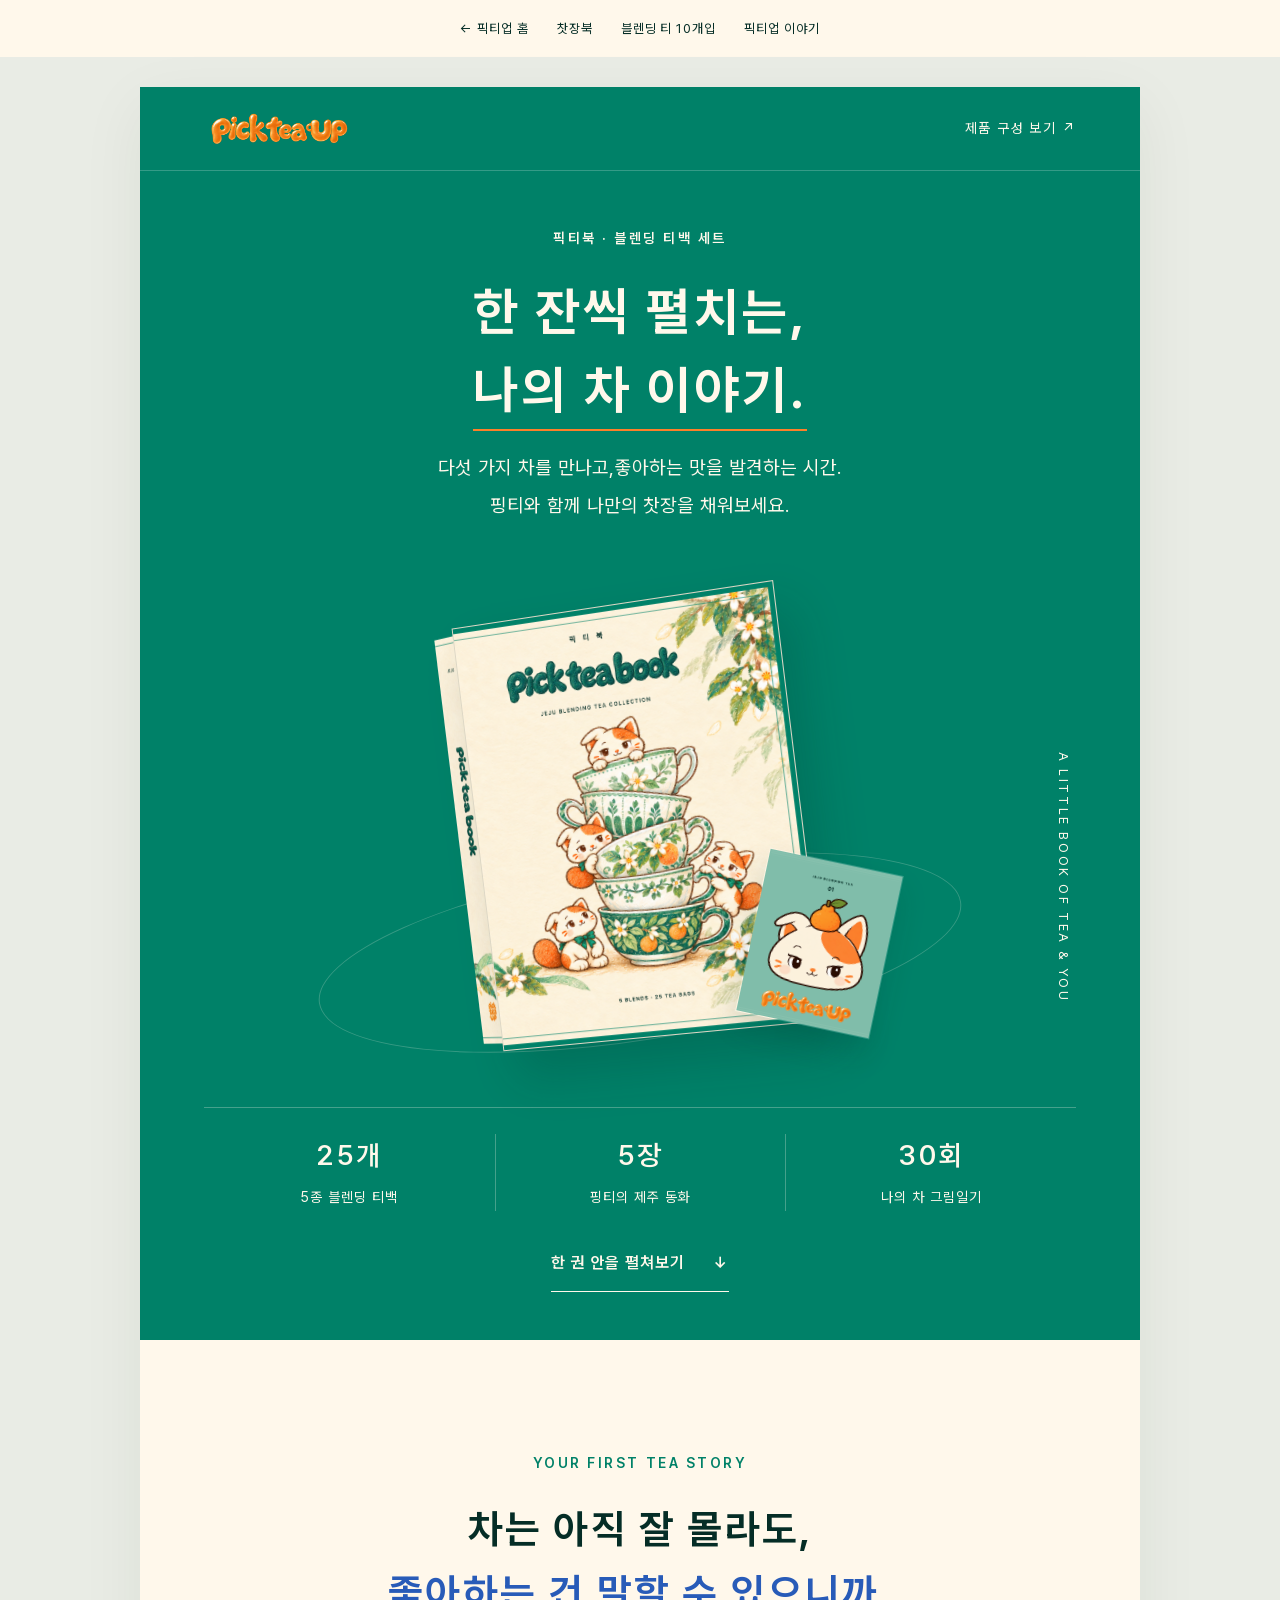
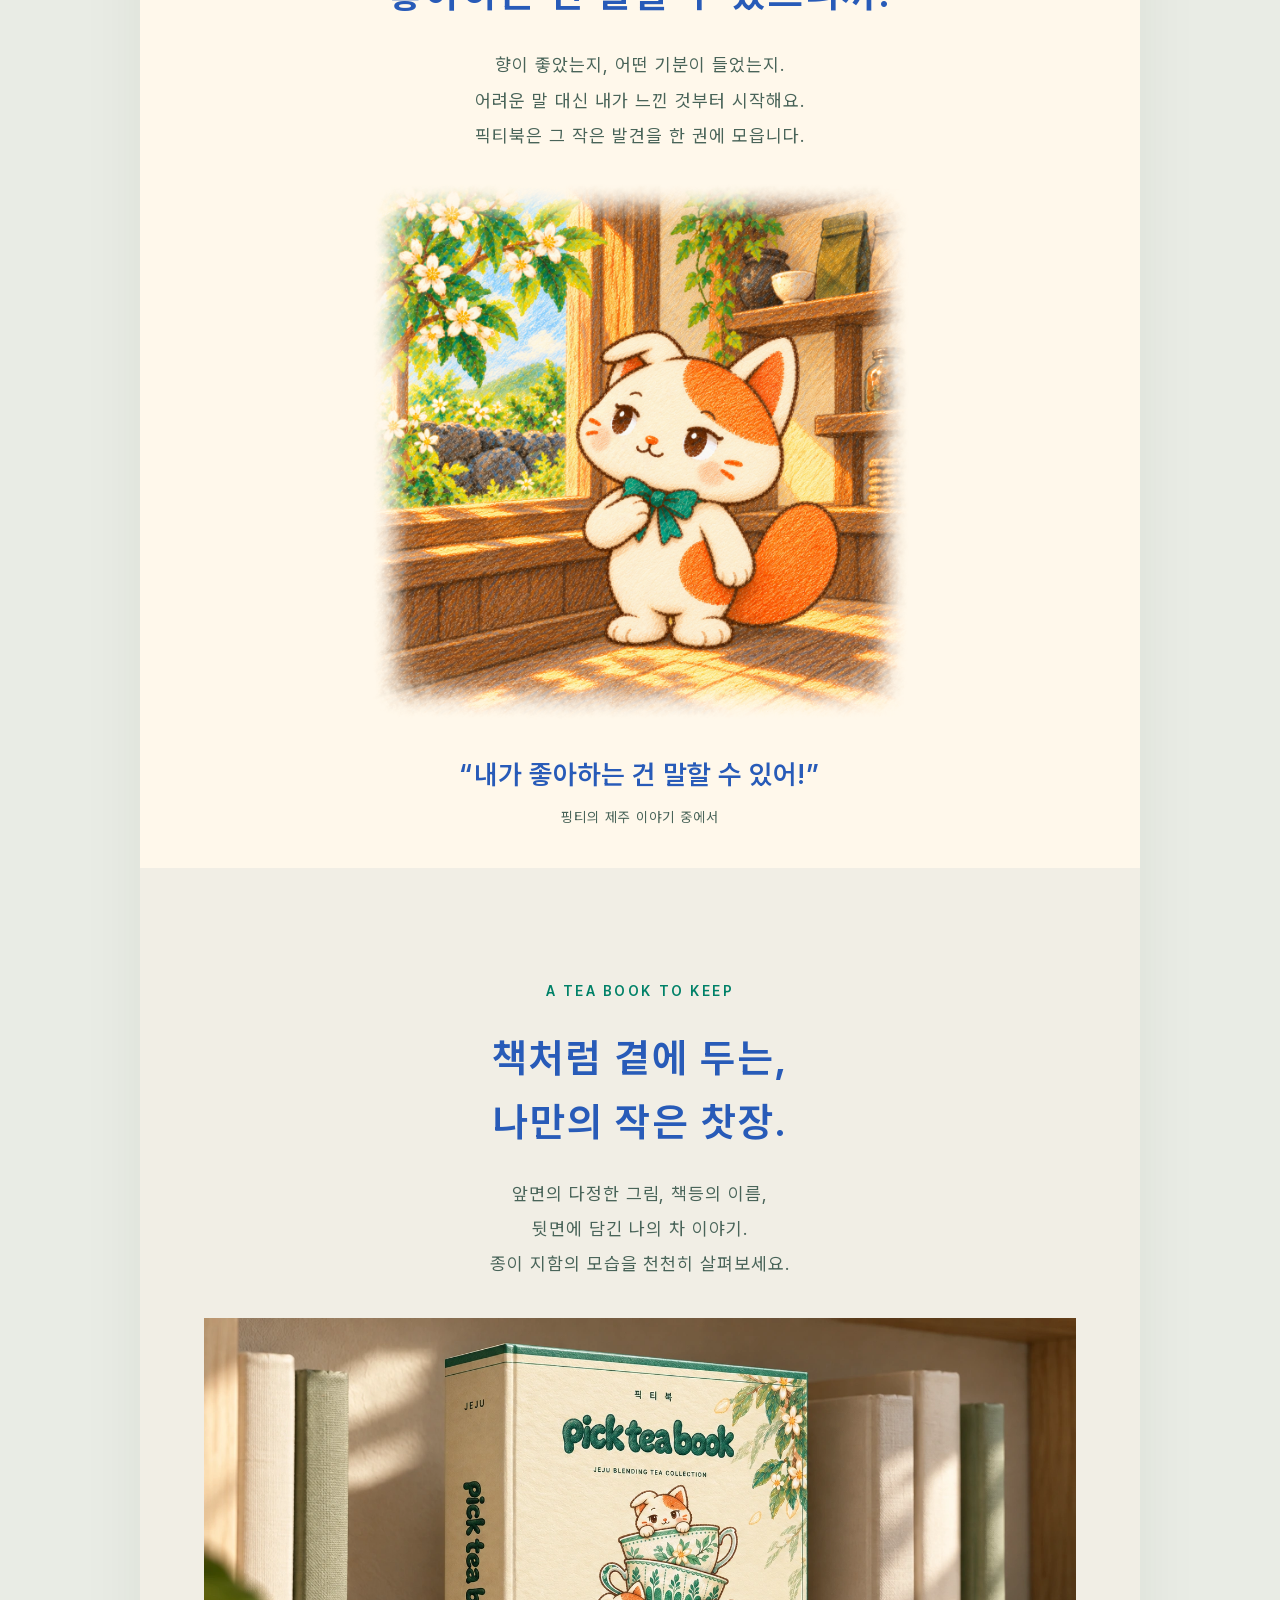
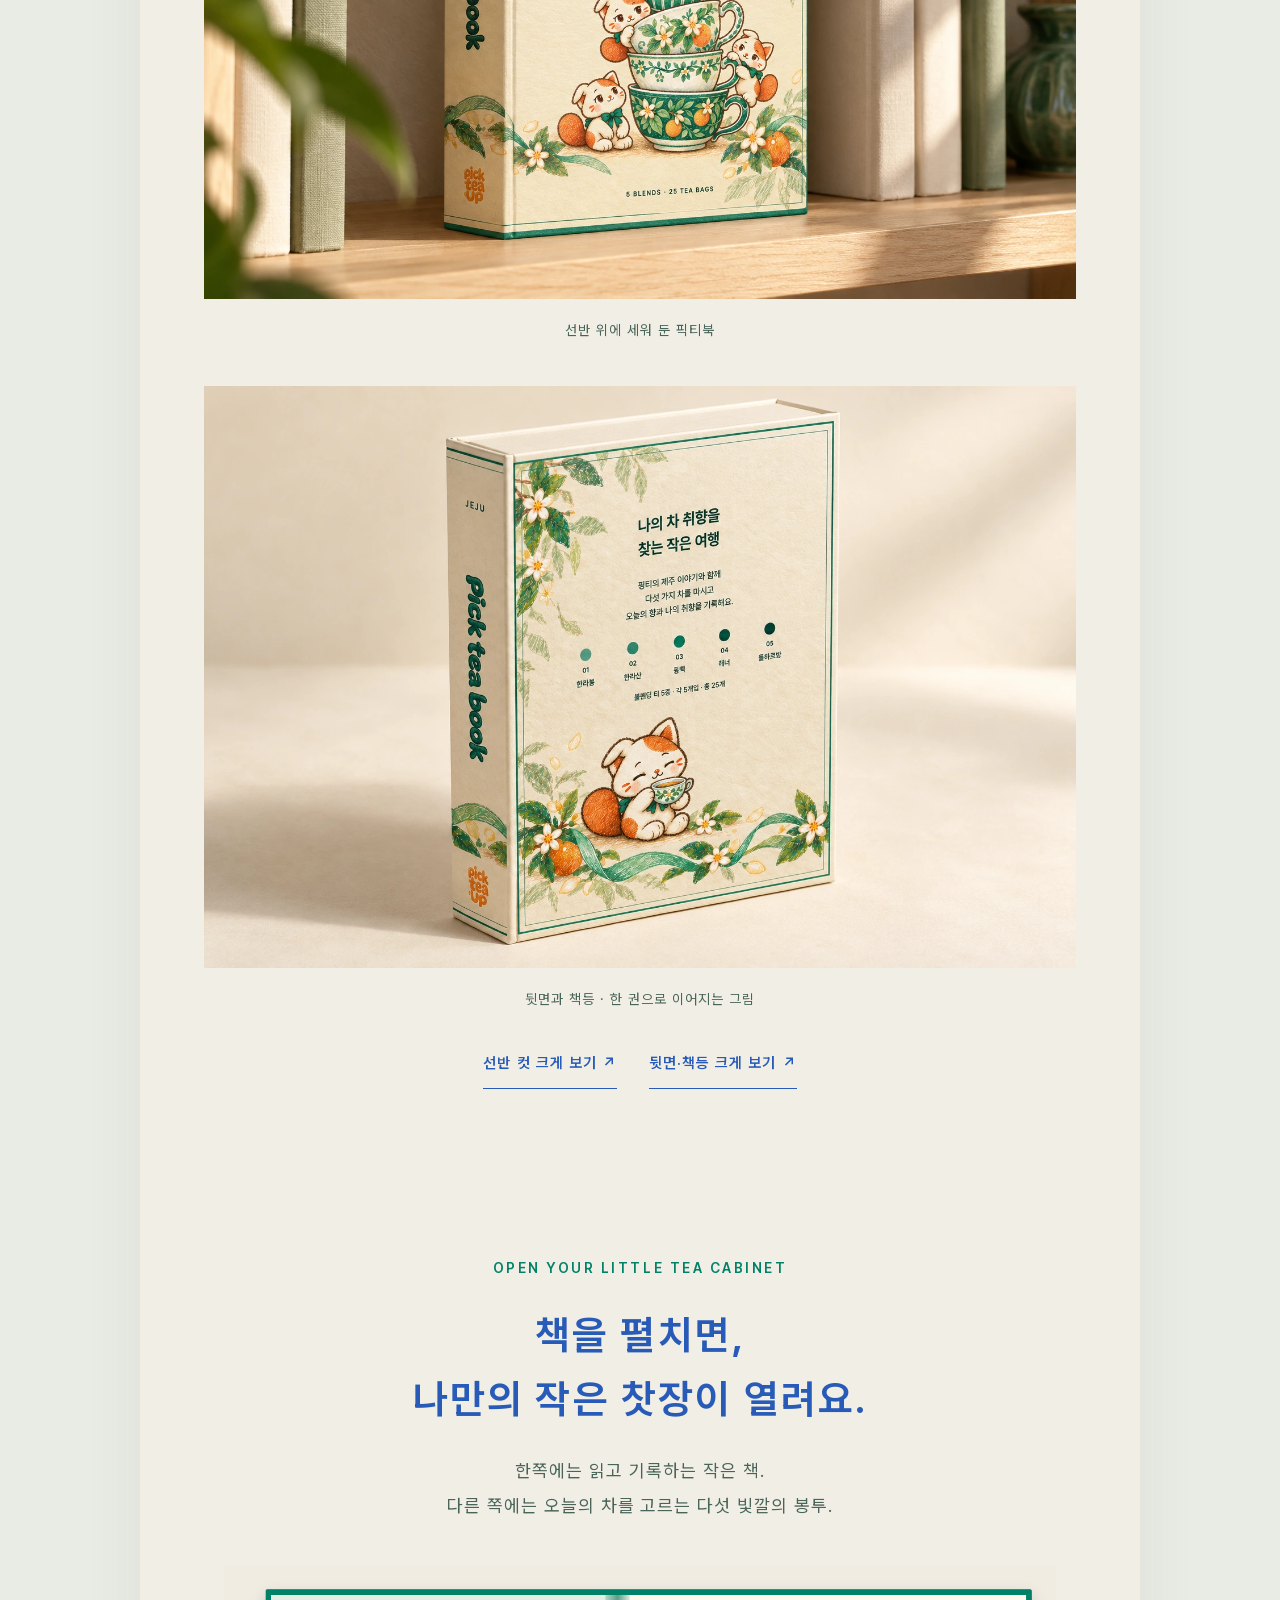
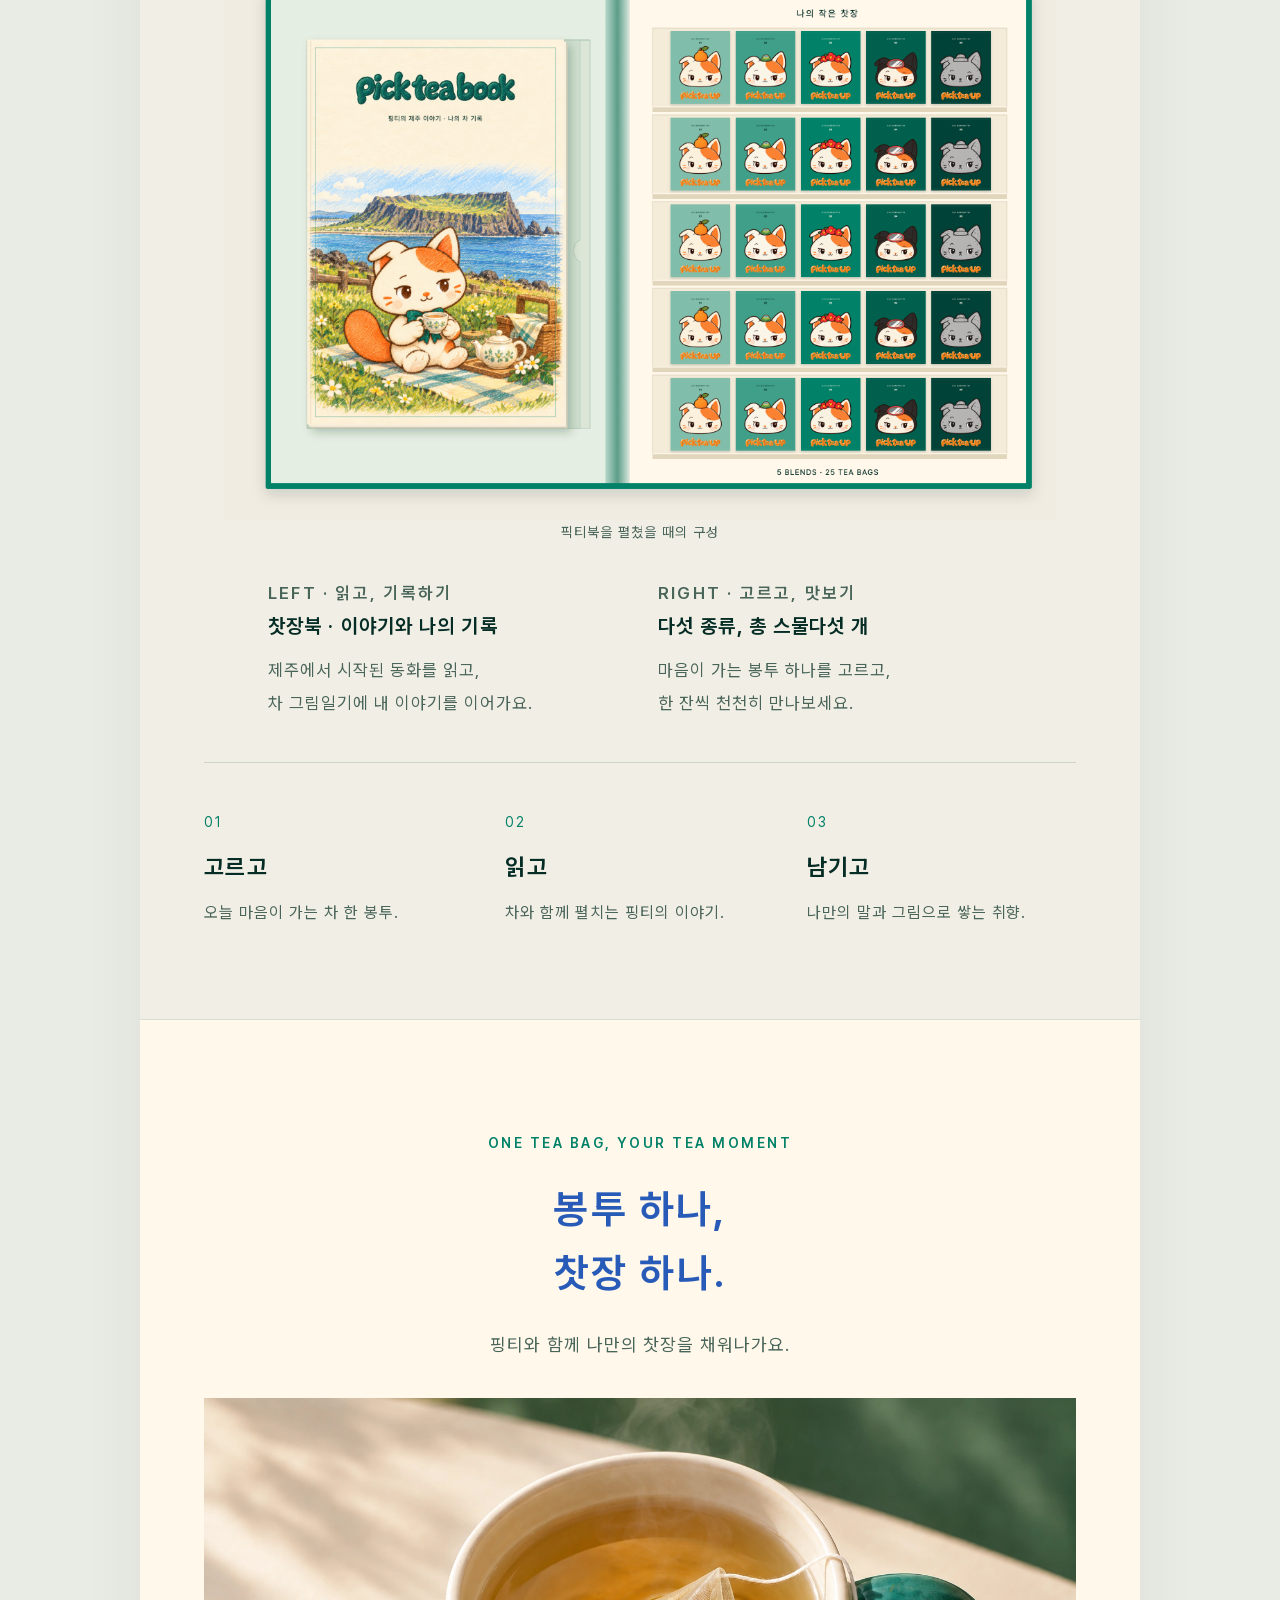
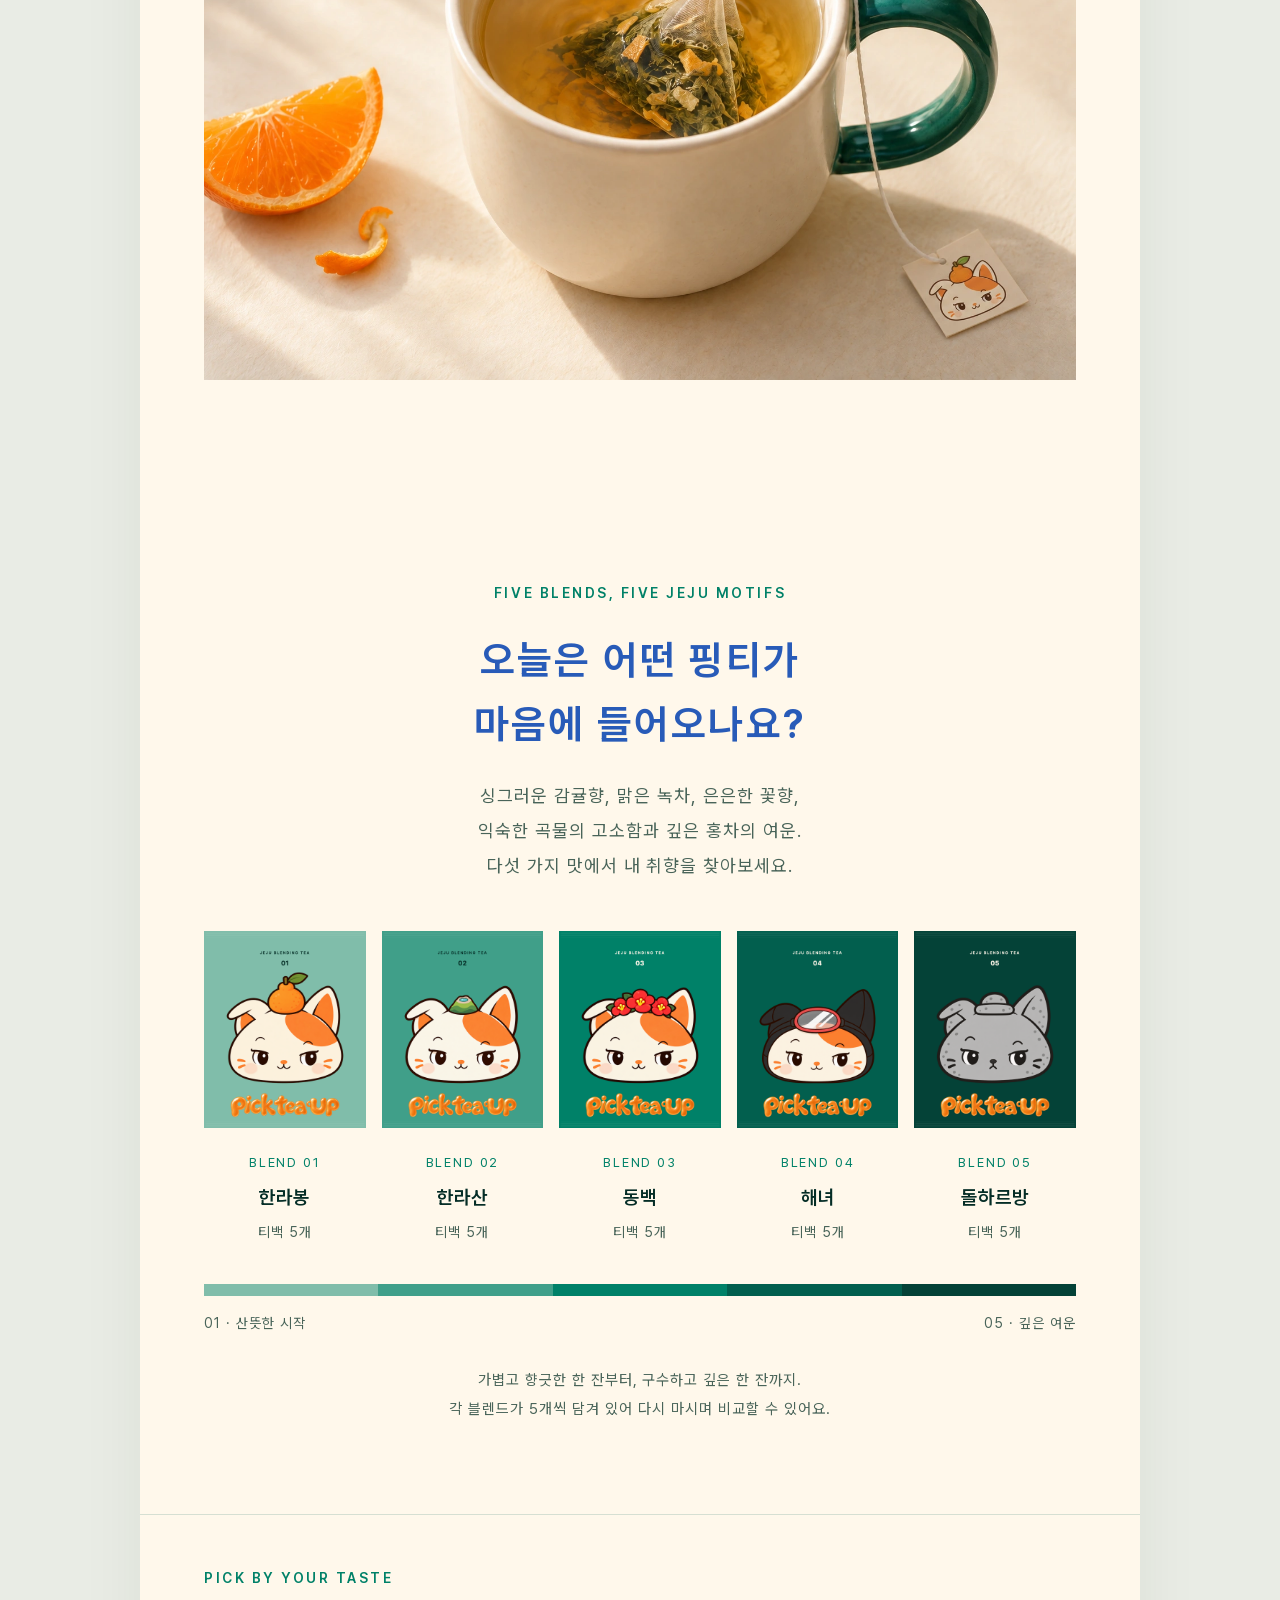
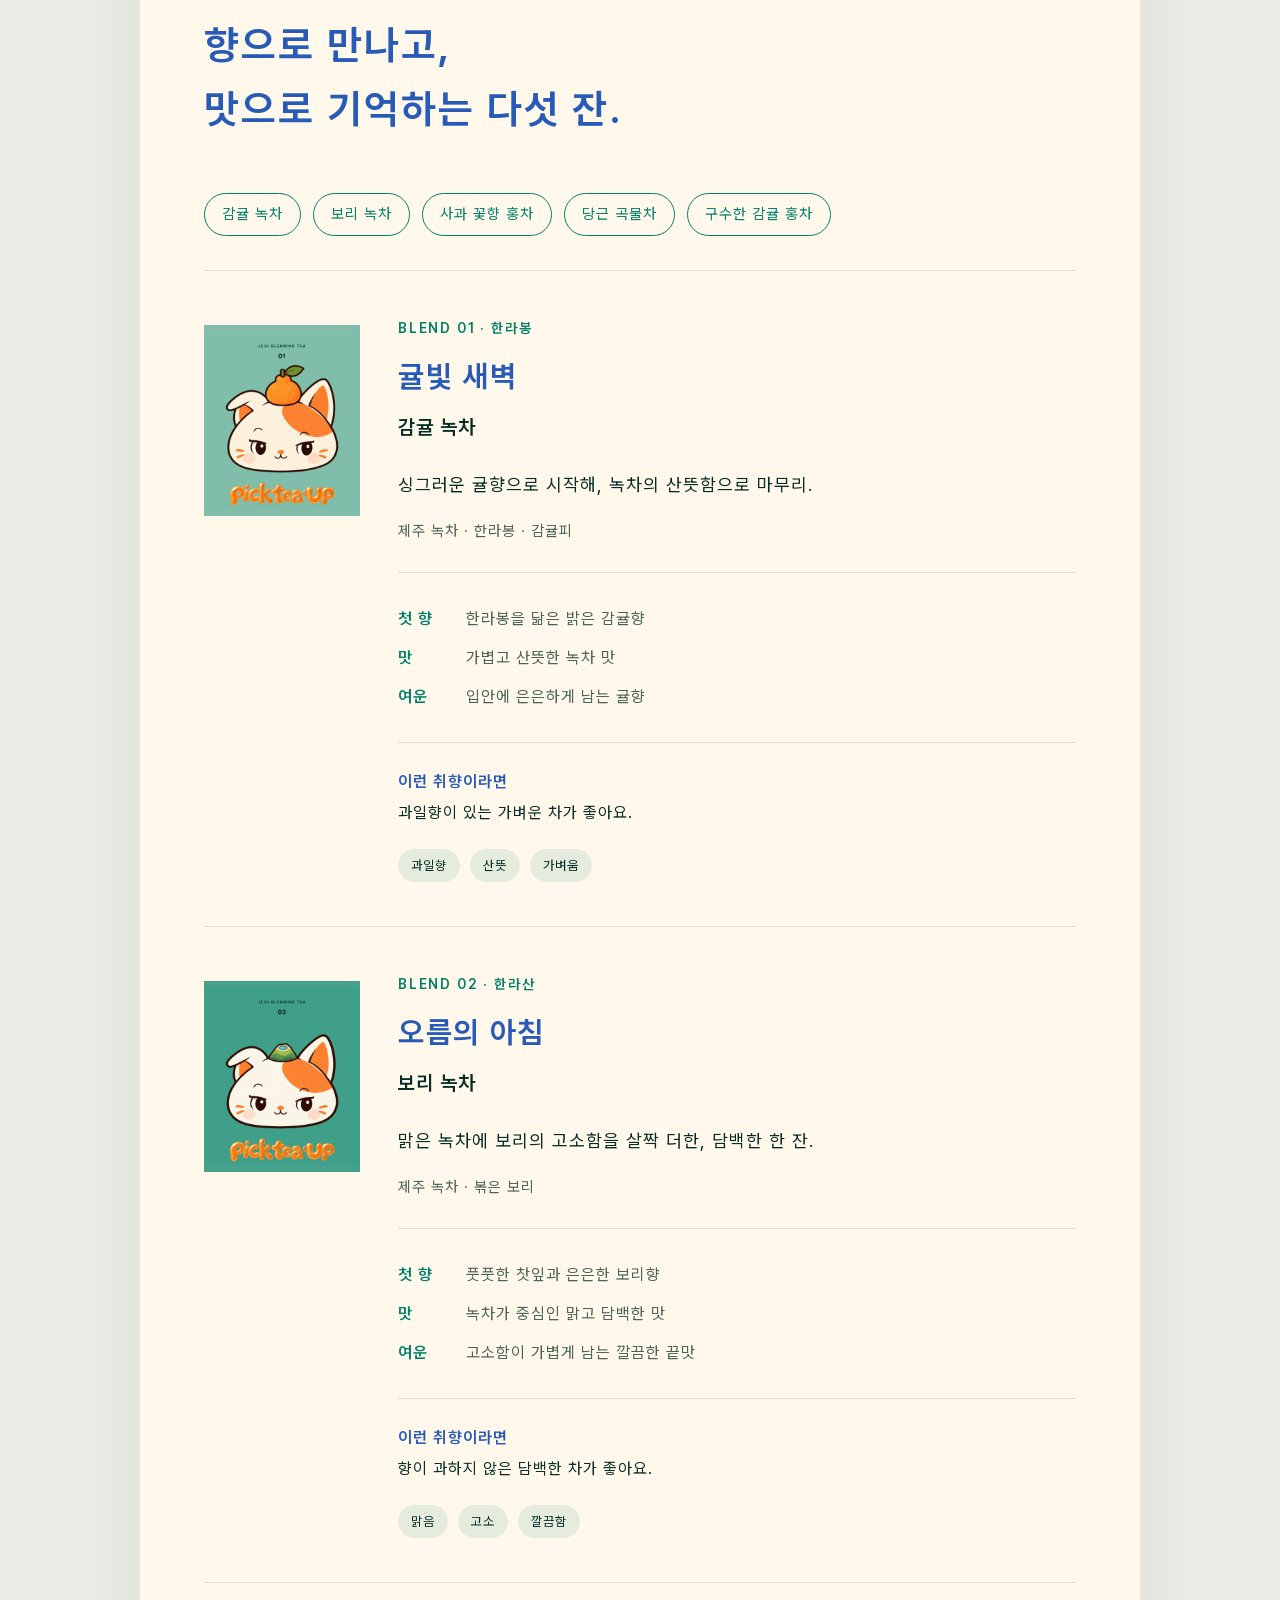
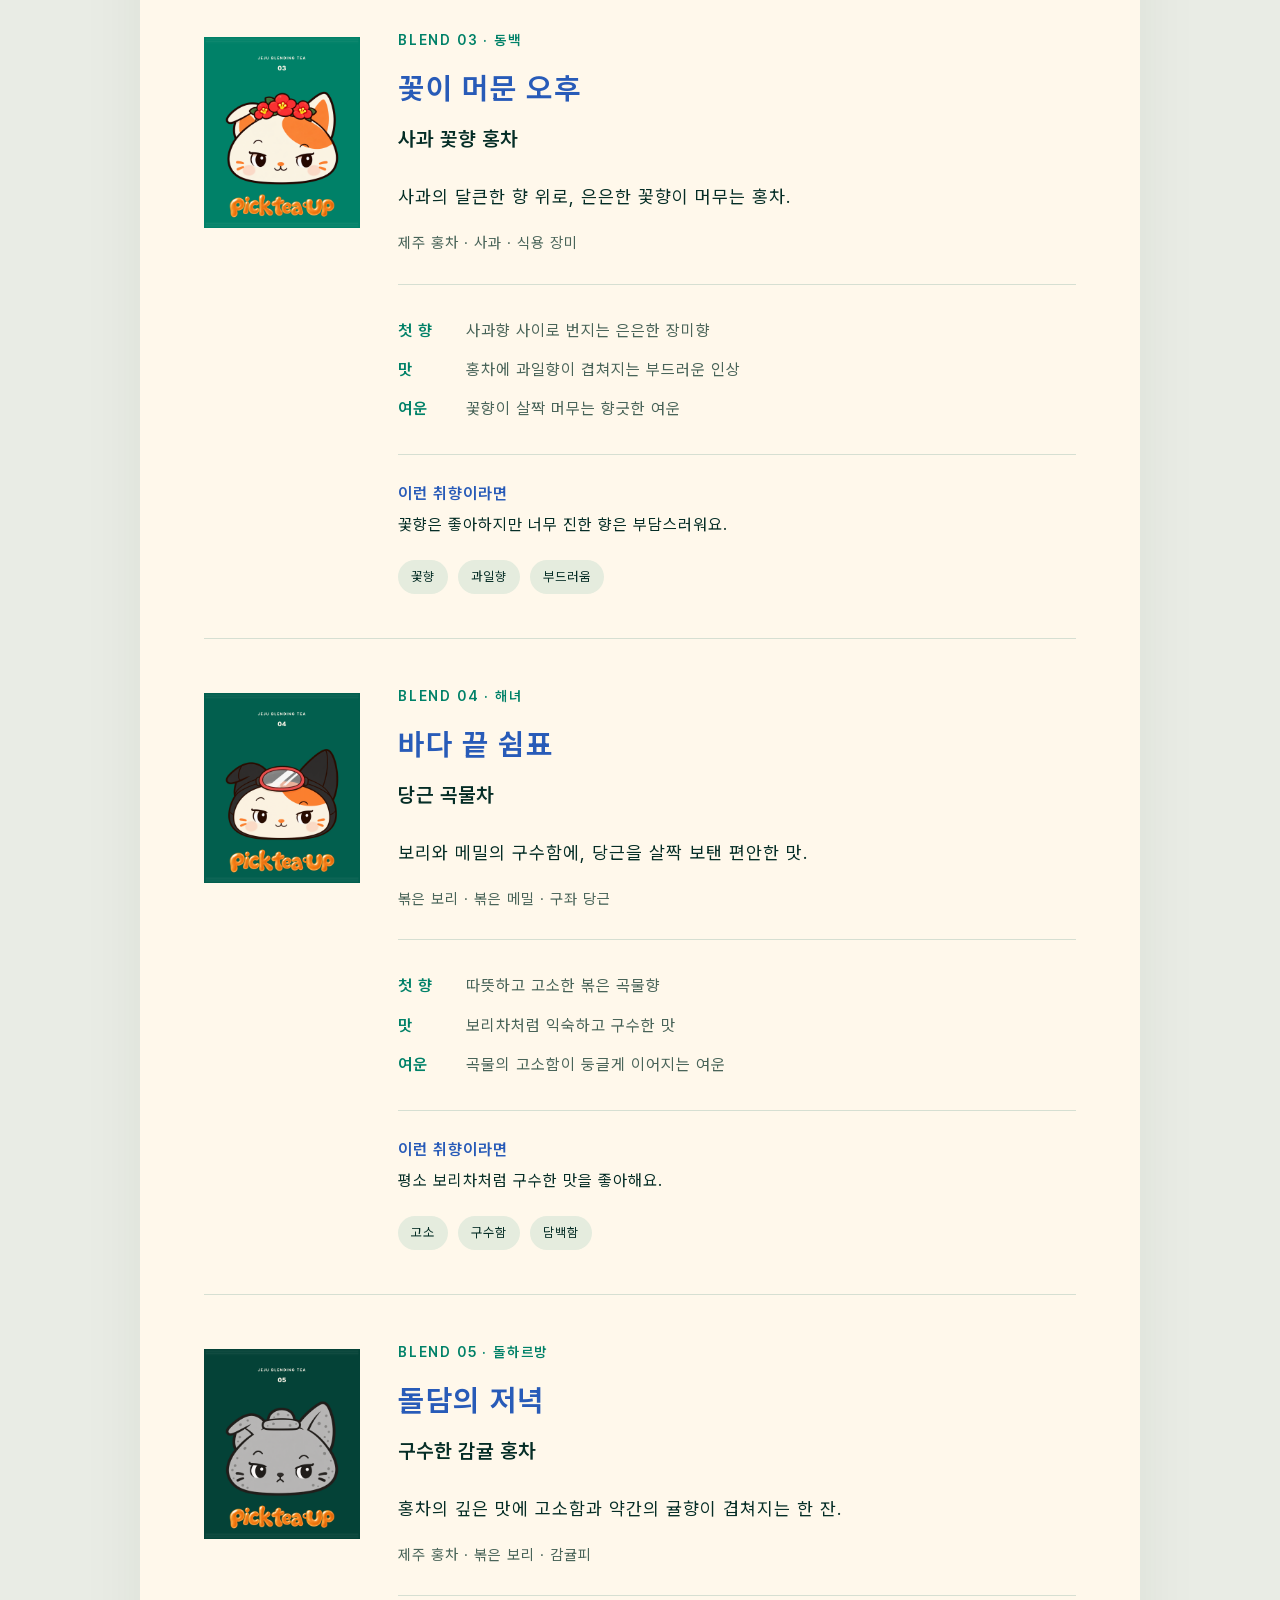
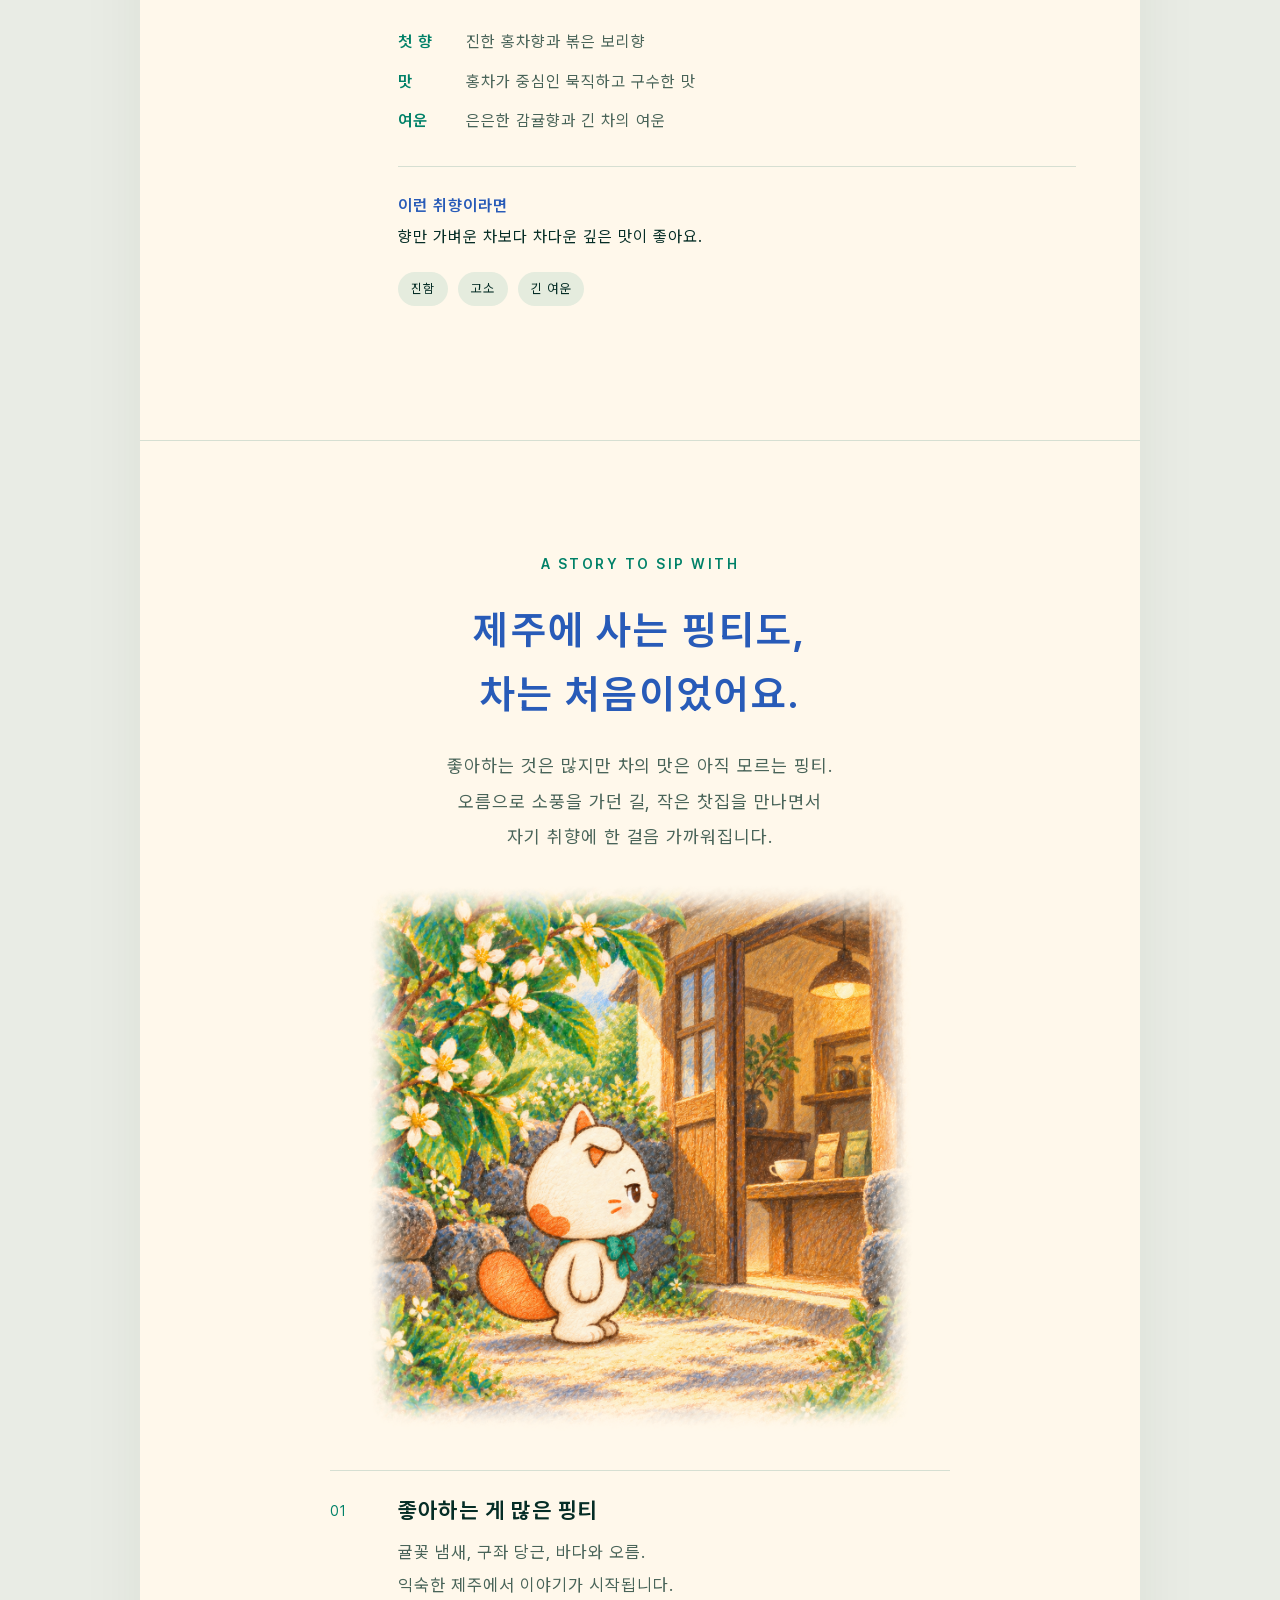
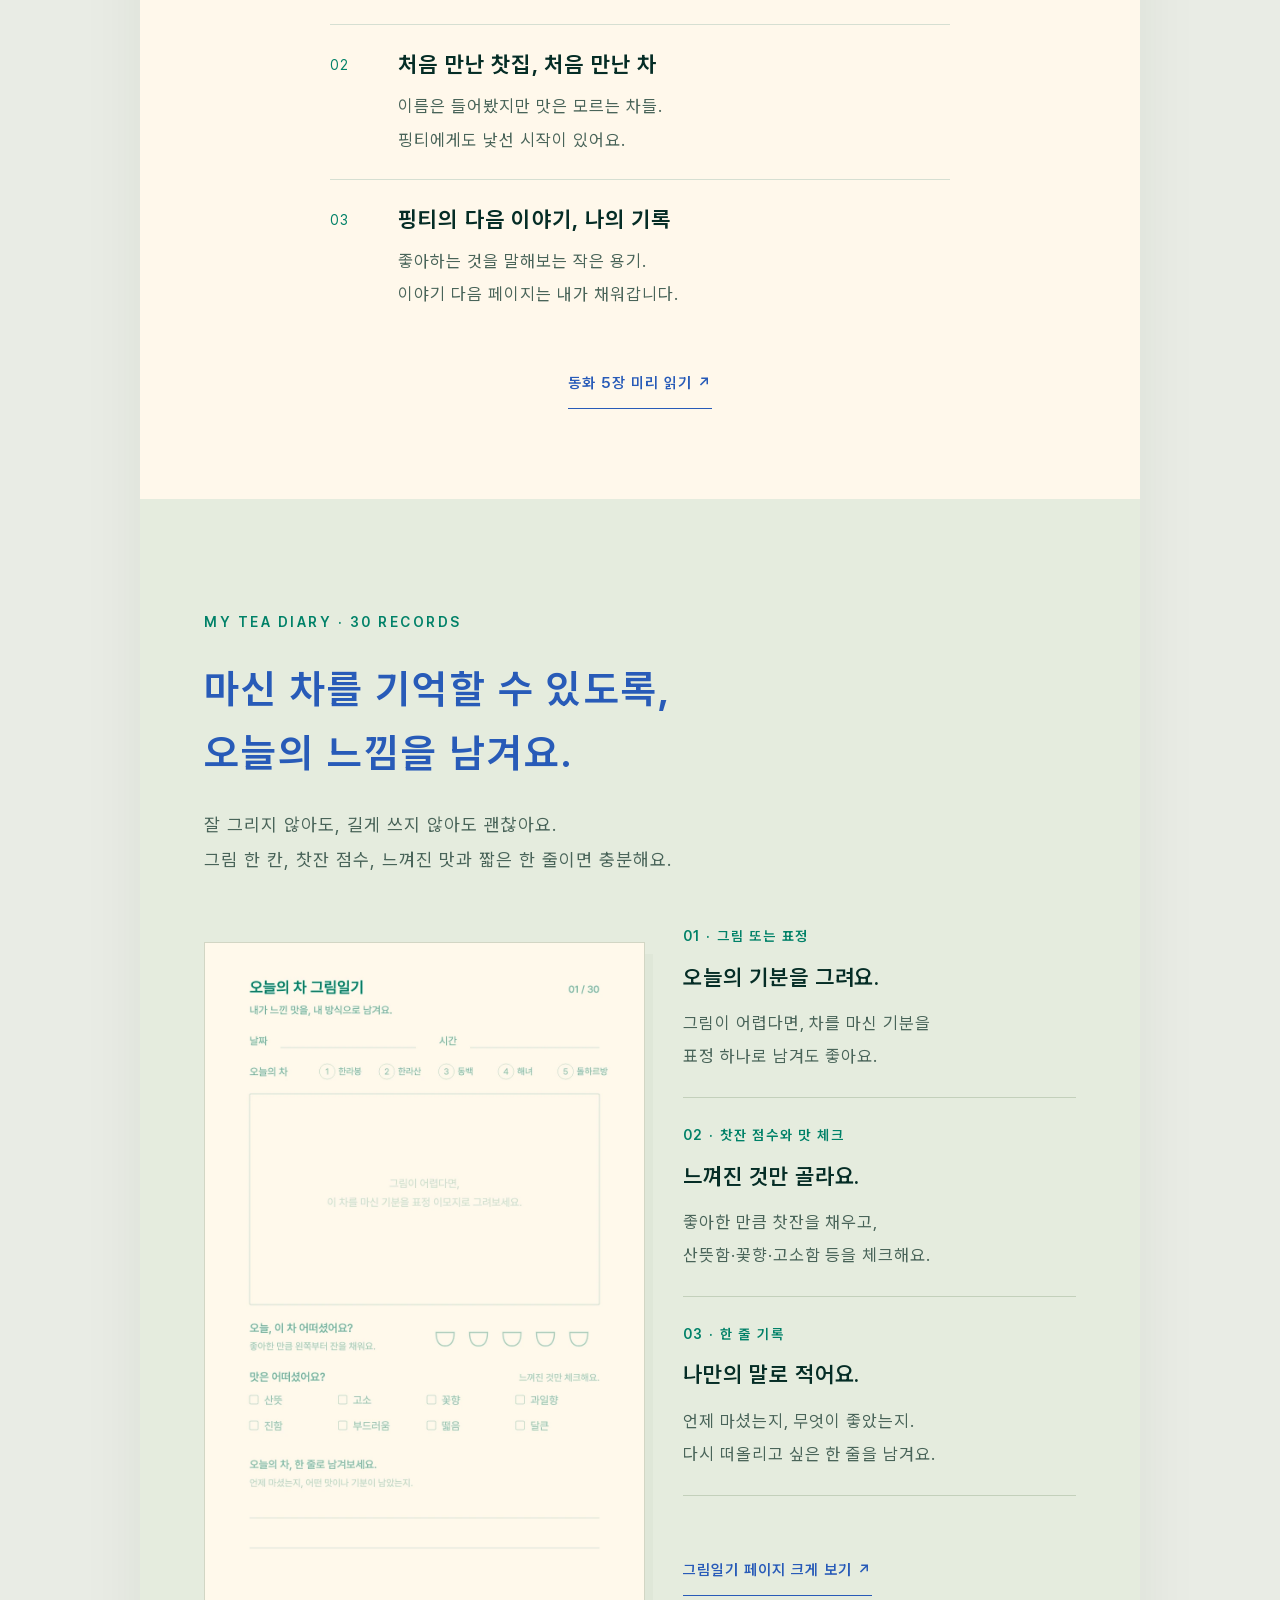
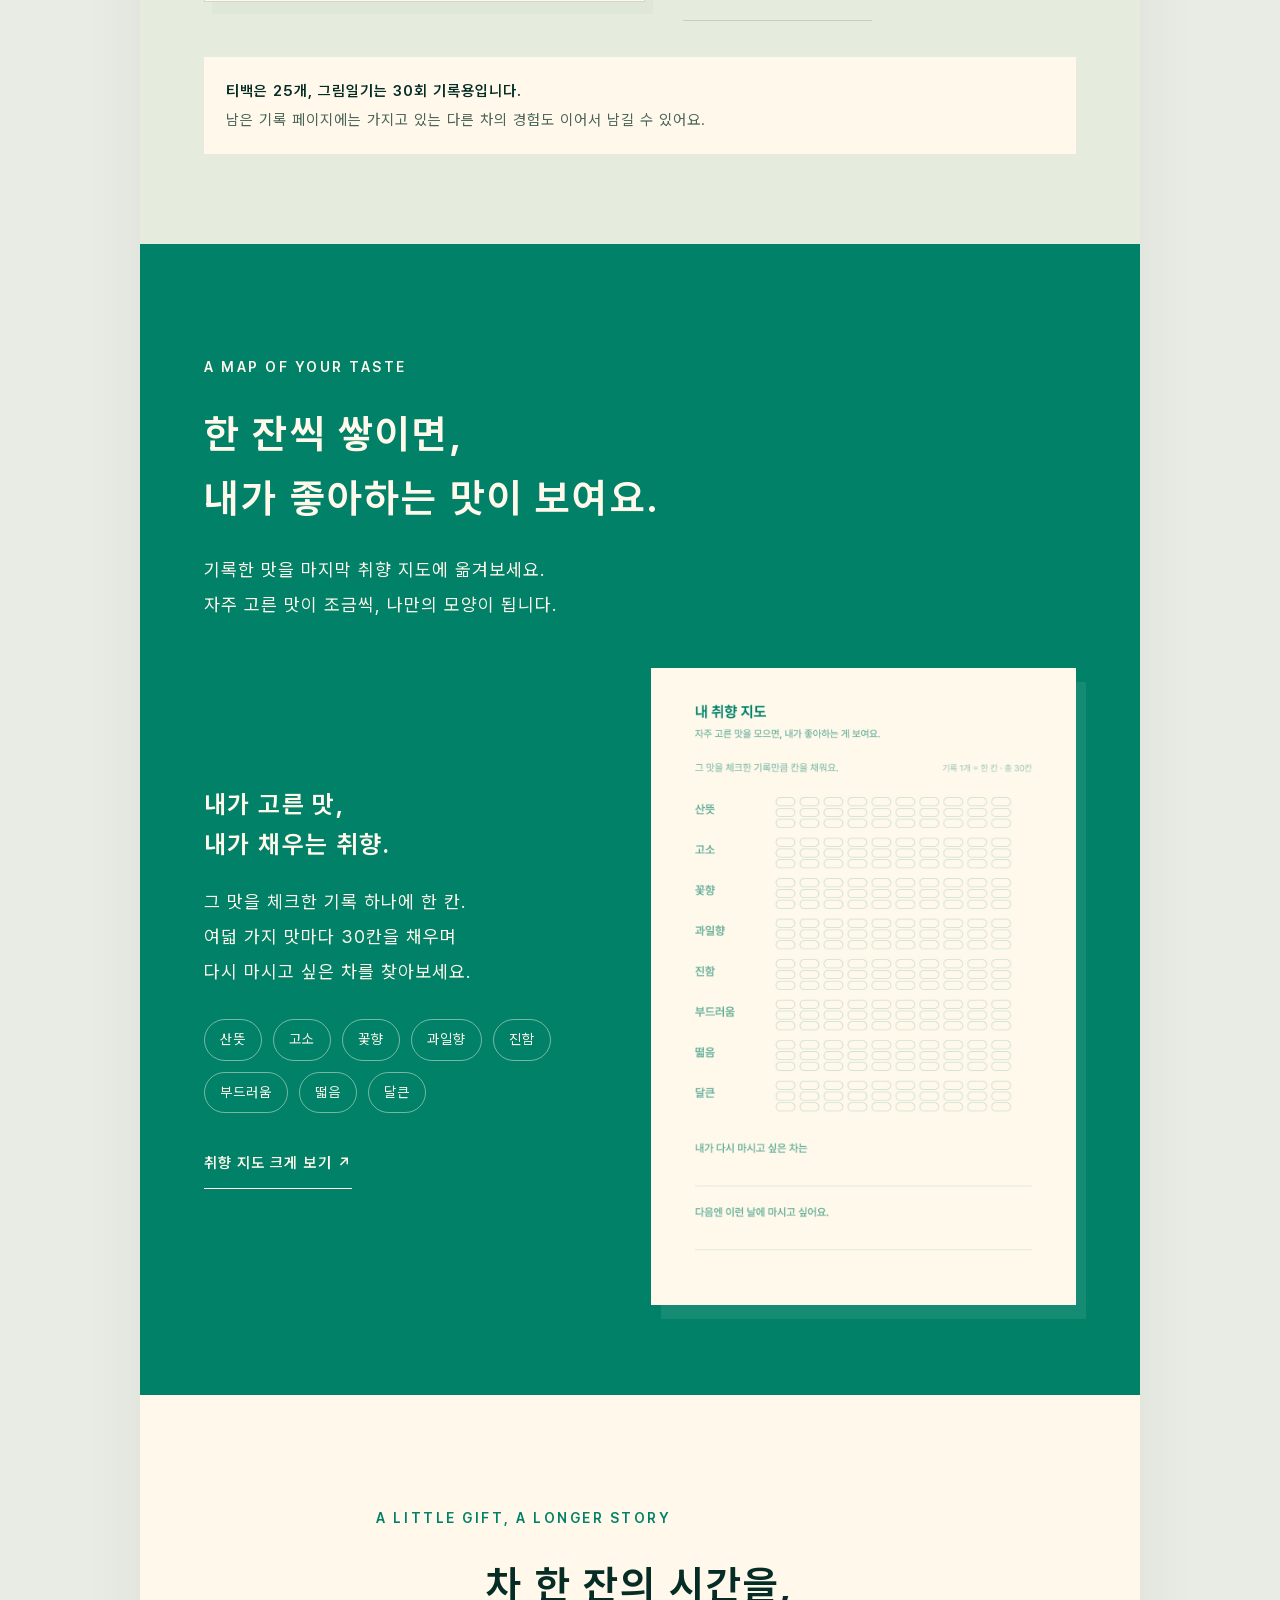
==== signature/index.html @ 04d2463c "first publishing good luck" ====
<!doctype html><html lang="ko"><head><meta charset="utf-8"><meta name="viewport" content="width=device-width,initial-scale=1"><meta name="theme-color" content="#008168"><title>픽티북 — 한 잔씩 펼치는 나의 차 이야기 | 픽티업</title><meta name="description" content="다섯 가지 블렌딩 티백 25개, 핑티의 제주 동화, 30회 차 그림일기와 취향 지도. 픽티북으로 나만의 차 이야기를 시작하세요."><link rel="stylesheet" href="styles.css"><link rel="icon" type="image/svg+xml" href="data:image/svg+xml,%3Csvg%20xmlns%3D%22http%3A%2F%2Fwww.w3.org%2F2000%2Fsvg%22%20viewBox%3D%220%200%2064%2064%22%3E%3Crect%20width%3D%2264%22%20height%3D%2264%22%20rx%3D%2214%22%20fill%3D%22%23008168%22%2F%3E%3Cpath%20d%3D%22M16%2022h29v21c0%207-29%207-29%200Z%22%20fill%3D%22%23FFF8EB%22%2F%3E%3Cpath%20d%3D%22M45%2026h5c8%200%208%2014%200%2014h-5%22%20fill%3D%22none%22%20stroke%3D%22%23FFF8EB%22%20stroke-width%3D%224%22%2F%3E%3Cpath%20d%3D%22M28%2010c-8%208%209%205%201%2012%22%20fill%3D%22none%22%20stroke%3D%22%23FD8029%22%20stroke-width%3D%224%22%20stroke-linecap%3D%22round%22%2F%3E%3C%2Fsvg%3E"><style>.brand-return{display:flex;justify-content:center;flex-wrap:wrap;gap:16px 28px;padding:16px;background:#FFF8EB;font-size:13px}.brand-return a{text-decoration:none}</style></head><body><nav class="brand-return" aria-label="픽티업 사이트"><a href="../index.html">← 픽티업 홈</a><a href="../book.html">찻장북</a><a href="../blends.html">블렌딩 티 10개입</a><a href="../brand.html">픽티업 이야기</a></nav><main class="page" id="top">
<header class="site-header"><img class="logo" src="../assets/brand/logo.png" width="2172" height="724" alt="픽티업 Pick tea up"><a href="#contents">제품 구성 보기 ↗</a></header>
<section class="hero" id="hero" data-export="01-처음-펼치는-픽티북"><p class="eyebrow">픽티북 · 블렌딩 티백 세트</p><h1>한 잔씩 펼치는,<br><span>나의 차 이야기.</span></h1><p class="lead">다섯 가지 차를 만나고,<br class="mobile-break">좋아하는 맛을 발견하는 시간.<br>핑티와 함께 나만의 찻장을 채워보세요.</p><div class="hero-product"><div class="product-orbit"></div><div class="book-object " role="img" aria-label="찻잔과 핑티가 그려진 책 모양 픽티북 패키지 디자인 시안"><div class="book-spine"><img src="../assets/packaging/package-spine.webp" alt="" width="192" height="1440"></div><div class="book-cover"><img src="../assets/packaging/package-front.webp" alt="" width="1104" height="1440"></div></div><img class="hero-sachet" src="../assets/packaging/blend-01.webp" alt="한라봉 모티프의 01번 개별 티백 봉투" width="900" height="1100"><span class="hero-side">A LITTLE BOOK OF TEA & YOU</span></div><div class="facts-ribbon"><div><strong>25개</strong><span>5종 블렌딩 티백</span></div><div><strong>5장</strong><span>핑티의 제주 동화</span></div><div><strong>30회</strong><span>나의 차 그림일기</span></div></div><a class="text-link screen-only" href="#inside">한 권 안을 펼쳐보기 <span aria-hidden="true">↓</span></a></section>
<section class="section intro center" data-export="02-차를-몰라도-괜찮아요"><div class="section-head"><p class="eyebrow">YOUR FIRST TEA STORY</p><h2>차는 아직 잘 몰라도,<br><em>좋아하는 건 말할 수 있으니까.</em></h2><p>향이 좋았는지, 어떤 기분이 들었는지.<br>어려운 말 대신 내가 느낀 것부터 시작해요.<br>픽티북은 그 작은 발견을 한 권에 모읍니다.</p></div><img class="intro-art" src="../assets/storybook/scene-04.webp" width="1536" height="1536" loading="lazy" alt="제주 풍경을 바라보며 자신이 좋아하는 것을 떠올리는 핑티"><p class="quote">“내가 좋아하는 건 말할 수 있어!”</p><p class="caption">핑티의 제주 이야기 중에서</p></section>
<section class="section package-details" id="package-details" data-export="02b-선반과-책등"><div class="section-head center"><p class="eyebrow">A TEA BOOK TO KEEP</p><h2>책처럼 곁에 두는,<br>나만의 작은 찻장.</h2><p>앞면의 다정한 그림, 책등의 이름,<br>뒷면에 담긴 나의 차 이야기.<br>종이 지함의 모습을 천천히 살펴보세요.</p></div><figure class="product-photo"><img src="../assets/photos/carton-shelf-v1.webp" width="1536" height="1024" loading="lazy" alt="책장 선반에 세워 둔 픽티북 종이 지함의 앞면과 책등"><figcaption>선반 위에 세워 둔 픽티북</figcaption></figure><figure class="product-photo"><img src="../assets/photos/carton-back-spine-v1.webp" width="1536" height="1024" loading="lazy" alt="픽티북 종이 지함의 뒷면, 책등, 종이 모서리와 두께를 보여주는 가까운 장면"><figcaption>뒷면과 책등 · 한 권으로 이어지는 그림</figcaption></figure><div class="photo-zoom screen-only"><button class="plain-button" data-photo="carton-shelf-v1" data-title="선반 위의 픽티북">선반 컷 크게 보기 ↗</button><button class="plain-button" data-photo="carton-back-spine-v1" data-title="픽티북 뒷면과 책등">뒷면·책등 크게 보기 ↗</button></div></section><section class="section open" id="inside" data-export="03-한-권-안에-담긴-것들"><div class="section-head center"><p class="eyebrow">OPEN YOUR LITTLE TEA CABINET</p><h2>책을 펼치면,<br>나만의 작은 찻장이 열려요.</h2><p>한쪽에는 읽고 기록하는 작은 책.<br>다른 쪽에는 오늘의 차를 고르는 다섯 빛깔의 봉투.</p></div><figure class="open-figure"><img src="../assets/packaging/package-open.webp" width="2400" height="1600" loading="lazy" alt="왼쪽에 동화와 기록책, 오른쪽에 5종 티백이 각각 5개씩 수납된 픽티북 펼침 디자인 시안"><figcaption class="caption">픽티북을 펼쳤을 때의 구성</figcaption></figure><div class="open-explain"><div><p class="number-label">LEFT · 읽고, 기록하기</p><h3 class="mini-title">찻장북 · 이야기와 나의 기록</h3><p>제주에서 시작된 동화를 읽고,<br>차 그림일기에 내 이야기를 이어가요.</p></div><div><p class="number-label">RIGHT · 고르고, 맛보기</p><h3 class="mini-title">다섯 종류, 총 스물다섯 개</h3><p>마음이 가는 봉투 하나를 고르고,<br>한 잔씩 천천히 만나보세요.</p></div></div><div class="process"><div><p class="step">01</p><h3>고르고</h3><p>오늘 마음이 가는 차 한 봉투.</p></div><div><p class="step">02</p><h3>읽고</h3><p>차와 함께 펼치는 핑티의 이야기.</p></div><div><p class="step">03</p><h3>남기고</h3><p>나만의 말과 그림으로 쌓는 취향.</p></div></div></section>
<section class="section brewing" id="brewing" data-export="03b-머그에서-우러나는-차"><div class="section-head center"><p class="eyebrow">ONE TEA BAG, YOUR TEA MOMENT</p><h2>봉투 하나,<br>찻장 하나.</h2><p>핑티와 함께 나만의 찻장을 채워나가요.</p></div><figure class="product-photo"><img src="../assets/photos/tea-brewing-tagged-v1.webp" width="1536" height="1024" loading="lazy" alt="에메랄드 손잡이의 크림색 머그에서 차가 우러나고, 한라봉 핑티가 인쇄된 티백 태그가 찻잔 옆에 놓인 장면"></figure></section><section class="section blends" data-export="04-다섯-빛깔의-티백"><div class="section-head center"><p class="eyebrow">FIVE BLENDS, FIVE JEJU MOTIFS</p><h2>오늘은 어떤 핑티가<br>마음에 들어오나요?</h2><p>싱그러운 감귤향, 맑은 녹차, 은은한 꽃향,<br>익숙한 곡물의 고소함과 깊은 홍차의 여운.<br>다섯 가지 맛에서 내 취향을 찾아보세요.</p></div><div class="blend-list"><figure class="blend-item"><img src="../assets/packaging/blend-01.webp" width="900" height="1100" loading="lazy" alt="한라봉 모티프의 01번 티백 봉투 앞면"><figcaption><p class="blend-index">BLEND 01</p><h3>한라봉</h3><p>티백 5개</p></figcaption></figure><figure class="blend-item"><img src="../assets/packaging/blend-02.webp" width="900" height="1100" loading="lazy" alt="한라산 모티프의 02번 티백 봉투 앞면"><figcaption><p class="blend-index">BLEND 02</p><h3>한라산</h3><p>티백 5개</p></figcaption></figure><figure class="blend-item"><img src="../assets/packaging/blend-03.webp" width="900" height="1100" loading="lazy" alt="동백 모티프의 03번 티백 봉투 앞면"><figcaption><p class="blend-index">BLEND 03</p><h3>동백</h3><p>티백 5개</p></figcaption></figure><figure class="blend-item"><img src="../assets/packaging/blend-04.webp" width="900" height="1100" loading="lazy" alt="해녀 모티프의 04번 티백 봉투 앞면"><figcaption><p class="blend-index">BLEND 04</p><h3>해녀</h3><p>티백 5개</p></figcaption></figure><figure class="blend-item"><img src="../assets/packaging/blend-05.webp" width="900" height="1100" loading="lazy" alt="돌하르방 모티프의 05번 티백 봉투 앞면"><figcaption><p class="blend-index">BLEND 05</p><h3>돌하르방</h3><p>티백 5개</p></figcaption></figure></div><div class="green-spectrum" aria-hidden="true"><i></i><i></i><i></i><i></i><i></i></div><div class="spectrum-labels"><span>01 · 산뜻한 시작</span><span>05 · 깊은 여운</span></div><p class="blend-note">가볍고 향긋한 한 잔부터, 구수하고 깊은 한 잔까지.<br>각 블렌드가 5개씩 담겨 있어 다시 마시며 비교할 수 있어요.</p></section><section class="section flavor-section" id="taste" data-export="04b-맛별-큐레이션"><div class="section-head"><p class="eyebrow">PICK BY YOUR TASTE</p><h2>향으로 만나고,<br>맛으로 기억하는 다섯 잔.</h2></div><div class="flavor-curation"><nav class="flavor-nav" aria-label="원하는 맛으로 이동"><a href="#flavor-1">감귤 녹차</a><a href="#flavor-2">보리 녹차</a><a href="#flavor-3">사과 꽃향 홍차</a><a href="#flavor-4">당근 곡물차</a><a href="#flavor-5">구수한 감귤 홍차</a></nav><article class="taste-card" id="flavor-1"><figure><img src="../assets/packaging/blend-01.webp" alt="한라봉 모티프의 1번 티백 봉투" width="900" height="1100" loading="lazy"></figure><div class="taste-copy"><p class="number-label">BLEND 01 · 한라봉</p><h3>귤빛 새벽</h3><p class="taste-family">감귤 녹차</p><p class="taste-pitch">싱그러운 귤향으로 시작해, 녹차의 산뜻함으로 마무리.</p><p class="taste-ingredients">제주 녹차 · 한라봉 · 감귤피</p><dl><div><dt>첫 향</dt><dd>한라봉을 닮은 밝은 감귤향</dd></div><div><dt>맛</dt><dd>가볍고 산뜻한 녹차 맛</dd></div><div><dt>여운</dt><dd>입안에 은은하게 남는 귤향</dd></div></dl><p class="taste-pick"><strong>이런 취향이라면</strong><br>과일향이 있는 가벼운 차가 좋아요.</p><div class="flavor-tags"><span>과일향</span><span>산뜻</span><span>가벼움</span></div></div></article><article class="taste-card" id="flavor-2"><figure><img src="../assets/packaging/blend-02.webp" alt="한라산 모티프의 2번 티백 봉투" width="900" height="1100" loading="lazy"></figure><div class="taste-copy"><p class="number-label">BLEND 02 · 한라산</p><h3>오름의 아침</h3><p class="taste-family">보리 녹차</p><p class="taste-pitch">맑은 녹차에 보리의 고소함을 살짝 더한, 담백한 한 잔.</p><p class="taste-ingredients">제주 녹차 · 볶은 보리</p><dl><div><dt>첫 향</dt><dd>풋풋한 찻잎과 은은한 보리향</dd></div><div><dt>맛</dt><dd>녹차가 중심인 맑고 담백한 맛</dd></div><div><dt>여운</dt><dd>고소함이 가볍게 남는 깔끔한 끝맛</dd></div></dl><p class="taste-pick"><strong>이런 취향이라면</strong><br>향이 과하지 않은 담백한 차가 좋아요.</p><div class="flavor-tags"><span>맑음</span><span>고소</span><span>깔끔함</span></div></div></article><article class="taste-card" id="flavor-3"><figure><img src="../assets/packaging/blend-03.webp" alt="동백 모티프의 3번 티백 봉투" width="900" height="1100" loading="lazy"></figure><div class="taste-copy"><p class="number-label">BLEND 03 · 동백</p><h3>꽃이 머문 오후</h3><p class="taste-family">사과 꽃향 홍차</p><p class="taste-pitch">사과의 달큰한 향 위로, 은은한 꽃향이 머무는 홍차.</p><p class="taste-ingredients">제주 홍차 · 사과 · 식용 장미</p><dl><div><dt>첫 향</dt><dd>사과향 사이로 번지는 은은한 장미향</dd></div><div><dt>맛</dt><dd>홍차에 과일향이 겹쳐지는 부드러운 인상</dd></div><div><dt>여운</dt><dd>꽃향이 살짝 머무는 향긋한 여운</dd></div></dl><p class="taste-pick"><strong>이런 취향이라면</strong><br>꽃향은 좋아하지만 너무 진한 향은 부담스러워요.</p><div class="flavor-tags"><span>꽃향</span><span>과일향</span><span>부드러움</span></div></div></article><article class="taste-card" id="flavor-4"><figure><img src="../assets/packaging/blend-04.webp" alt="해녀 모티프의 4번 티백 봉투" width="900" height="1100" loading="lazy"></figure><div class="taste-copy"><p class="number-label">BLEND 04 · 해녀</p><h3>바다 끝 쉼표</h3><p class="taste-family">당근 곡물차</p><p class="taste-pitch">보리와 메밀의 구수함에, 당근을 살짝 보탠 편안한 맛.</p><p class="taste-ingredients">볶은 보리 · 볶은 메밀 · 구좌 당근</p><dl><div><dt>첫 향</dt><dd>따뜻하고 고소한 볶은 곡물향</dd></div><div><dt>맛</dt><dd>보리차처럼 익숙하고 구수한 맛</dd></div><div><dt>여운</dt><dd>곡물의 고소함이 둥글게 이어지는 여운</dd></div></dl><p class="taste-pick"><strong>이런 취향이라면</strong><br>평소 보리차처럼 구수한 맛을 좋아해요.</p><div class="flavor-tags"><span>고소</span><span>구수함</span><span>담백함</span></div></div></article><article class="taste-card" id="flavor-5"><figure><img src="../assets/packaging/blend-05.webp" alt="돌하르방 모티프의 5번 티백 봉투" width="900" height="1100" loading="lazy"></figure><div class="taste-copy"><p class="number-label">BLEND 05 · 돌하르방</p><h3>돌담의 저녁</h3><p class="taste-family">구수한 감귤 홍차</p><p class="taste-pitch">홍차의 깊은 맛에 고소함과 약간의 귤향이 겹쳐지는 한 잔.</p><p class="taste-ingredients">제주 홍차 · 볶은 보리 · 감귤피</p><dl><div><dt>첫 향</dt><dd>진한 홍차향과 볶은 보리향</dd></div><div><dt>맛</dt><dd>홍차가 중심인 묵직하고 구수한 맛</dd></div><div><dt>여운</dt><dd>은은한 감귤향과 긴 차의 여운</dd></div></dl><p class="taste-pick"><strong>이런 취향이라면</strong><br>향만 가벼운 차보다 차다운 깊은 맛이 좋아요.</p><div class="flavor-tags"><span>진함</span><span>고소</span><span>긴 여운</span></div></div></article></div></section>
<section class="section story center" id="story" data-export="05-핑티의-제주-이야기"><div class="section-head"><p class="eyebrow">A STORY TO SIP WITH</p><h2>제주에 사는 핑티도,<br>차는 처음이었어요.</h2><p>좋아하는 것은 많지만 차의 맛은 아직 모르는 핑티.<br>오름으로 소풍을 가던 길, 작은 찻집을 만나면서<br>자기 취향에 한 걸음 가까워집니다.</p></div><img class="story-art" src="../assets/storybook/scene-02.webp" width="1536" height="1536" loading="lazy" alt="오름으로 향하던 길에 돌담 끝의 작은 찻집을 발견한 핑티"><ol class="story-points"><li><span class="chapter">01</span><div><h3>좋아하는 게 많은 핑티</h3><p>귤꽃 냄새, 구좌 당근, 바다와 오름.<br>익숙한 제주에서 이야기가 시작됩니다.</p></div></li><li><span class="chapter">02</span><div><h3>처음 만난 찻집, 처음 만난 차</h3><p>이름은 들어봤지만 맛은 모르는 차들.<br>핑티에게도 낯선 시작이 있어요.</p></div></li><li><span class="chapter">03</span><div><h3>핑티의 다음 이야기, 나의 기록</h3><p>좋아하는 것을 말해보는 작은 용기.<br>이야기 다음 페이지는 내가 채워갑니다.</p></div></li></ol><button class="plain-button screen-only" data-view="story">동화 5장 미리 읽기 ↗</button></section>
<section class="section diary" id="diary" data-export="06-나의-차-그림일기"><div class="section-head"><p class="eyebrow">MY TEA DIARY · 30 RECORDS</p><h2>마신 차를 기억할 수 있도록,<br>오늘의 느낌을 남겨요.</h2><p>잘 그리지 않아도, 길게 쓰지 않아도 괜찮아요.<br>그림 한 칸, 찻잔 점수, 느껴진 맛과 짧은 한 줄이면 충분해요.</p></div><div class="diary-layout"><figure class="paper-page"><img class="" src="../assets/journal/diary.webp" alt="그림 칸, 찻잔 점수, 여덟 가지 맛 체크와 한 줄 기록이 있는 실제 차 그림일기 페이지" width="1024" height="1536" loading="lazy"></figure><ol class="diary-steps"><li><span class="number-label">01 · 그림 또는 표정</span><strong>오늘의 기분을 그려요.</strong><p>그림이 어렵다면, 차를 마신 기분을<br>표정 하나로 남겨도 좋아요.</p></li><li><span class="number-label">02 · 찻잔 점수와 맛 체크</span><strong>느껴진 것만 골라요.</strong><p>좋아한 만큼 찻잔을 채우고,<br>산뜻함·꽃향·고소함 등을 체크해요.</p></li><li><span class="number-label">03 · 한 줄 기록</span><strong>나만의 말로 적어요.</strong><p>언제 마셨는지, 무엇이 좋았는지.<br>다시 떠올리고 싶은 한 줄을 남겨요.</p></li><li class="screen-only"><button class="plain-button" data-view="diary">그림일기 페이지 크게 보기 ↗</button></li></ol></div><p class="record-note"><strong>티백은 25개, 그림일기는 30회 기록용입니다.</strong><br>남은 기록 페이지에는 가지고 있는 다른 차의 경험도 이어서 남길 수 있어요.</p></section>
<section class="section map" data-export="07-취향이-보이는-지도"><div class="section-head"><p class="eyebrow">A MAP OF YOUR TASTE</p><h2>한 잔씩 쌓이면,<br>내가 좋아하는 맛이 보여요.</h2><p>기록한 맛을 마지막 취향 지도에 옮겨보세요.<br>자주 고른 맛이 조금씩, 나만의 모양이 됩니다.</p></div><div class="map-layout"><div class="map-copy"><h3>내가 고른 맛,<br>내가 채우는 취향.</h3><p>그 맛을 체크한 기록 하나에 한 칸.<br>여덟 가지 맛마다 30칸을 채우며<br>다시 마시고 싶은 차를 찾아보세요.</p><div class="taste-tags" aria-label="취향 지도 맛 항목"><span>산뜻</span><span>고소</span><span>꽃향</span><span>과일향</span><span>진함</span><span>부드러움</span><span>떫음</span><span>달큰</span></div><button class="plain-button screen-only" data-view="map">취향 지도 크게 보기 ↗</button></div><figure class="paper-page"><img class="" src="../assets/journal/taste-map.webp" alt="여덟 가지 맛마다 30칸을 채우는 실제 내 취향 지도 페이지" width="1024" height="1536" loading="lazy"></figure></div></section>
<section class="section gift" data-export="08-선물하고-싶은-한-권"><div class="section-head"><p class="eyebrow">A LITTLE GIFT, A LONGER STORY</p><h2>차 한 잔의 시간을,<br>한 권의 선물로.</h2><p>찻잔 사이로 얼굴을 내민 핑티, 초록빛 봉투,<br>천천히 채워갈 작은 기록책.<br>나를 위한 첫 차 세트로도, 마음을 전하는 선물로도.</p></div><div class="gift-art"><div class="book-object " role="img" aria-label="찻잔과 핑티가 그려진 책 모양 픽티북 패키지 디자인 시안"><div class="book-spine"><img src="../assets/packaging/package-spine.webp" alt="" width="192" height="1440"></div><div class="book-cover"><img src="../assets/packaging/package-front.webp" alt="" width="1104" height="1440"></div></div><img class="gift-booklet" src="../assets/book/book-back.webp" alt="핑티가 작은 오두막에서 자기 찻장을 채우는 기록책 뒷표지" width="1024" height="1536" loading="lazy"></div><p class="gift-message">“너는 어떤 차를 좋아하게 될까?”</p></section>
<section class="section product-menu" id="product-menu" data-export="08b-나에게-맞는-구성"><div class="section-head"><p class="eyebrow">KEEP YOUR FAVORITE</p><h2>처음은 한 권으로,<br>그다음은 내 취향대로.</h2><p>다섯 가지 맛을 만나는 시그니처 세트부터,<br>좋아하는 맛만 다시 고르는 일상의 차까지.</p></div><div class="menu-options"><article><span class="number-label">SIGNATURE</span><h3>픽티북 시그니처</h3><p class="menu-core">블렌딩 티백 25개 + 찻장북 1권</p><p>다섯 가지 맛, 핑티의 이야기와 나의 기록.<br>차를 만나고 취향을 찾아가는 경험을 한 세트에.</p></article><article><span class="number-label">BOOK ONLY</span><h3>찻장북 단품</h3><p class="menu-core">스토리텔링 + 차 그림일기 + 취향 지도</p><p>가지고 있는 차와 함께 이야기를 읽고,<br>내가 좋아하는 맛을 한 권에 모으고 싶을 때.</p></article><article><span class="number-label">ONE BLEND · 10 TEA BAGS</span><h3>맛별 티백 10개입</h3><p class="menu-core">한 가지 블렌드 · 상자 포장</p><p>픽티북에서 찾은 좋아하는 맛을 다시.<br>다섯 가지 중 한 맛을 골라 가볍게 즐겨보세요.</p></article></div></section><section class="section contents" id="contents" data-export="09-제품-구성"><div class="section-head"><p class="eyebrow">WHAT'S IN THE BOOK</p><h2>픽티북, 한눈에 보기.</h2></div><table class="content-table"><caption style="position:absolute;width:1px;height:1px;overflow:hidden;clip-path:inset(50%)">픽티북 블렌딩 티백 세트 구성</caption><tbody><tr><th scope="row">제품</th><td>픽티북 시그니처 · 블렌딩 티백 세트</td></tr><tr><th scope="row">블렌딩 티백</th><td>5종 × 각 5개 · 총 25개</td></tr><tr><th scope="row">봉투 모티프</th><td>01 한라봉 · 02 한라산 · 03 동백<br>04 해녀 · 05 돌하르방</td></tr><tr><th scope="row">찻장북</th><td>1권 · 아래 콘텐츠를 함께 담은 책</td></tr><tr><th scope="row">핑티의 제주 동화</th><td>이야기 5장</td></tr><tr><th scope="row">차 그림일기</th><td>30회 기록용</td></tr><tr><th scope="row">내 취향 지도</th><td>8가지 맛 · 항목마다 30칸</td></tr></tbody></table><p class="small-note"></p></section>
<section class="section faq" data-export="10-궁금한-점"><h2>시작하기 전에 궁금한 것.</h2><details open><summary>차를 잘 몰라도 사용할 수 있나요?</summary><p>네. 전문적인 표현을 찾기보다 내가 느낀 맛과 기분을 기록하도록 구성했습니다. 그림 대신 표정을 그리거나, 짧은 한 줄부터 시작해보세요.</p></details><details open><summary>30일치 차가 들어 있나요?</summary><p>티백은 5종이 각각 5개씩, 총 25개입니다. 그림일기는 30회 기록용이며 티백 수와는 다릅니다. 날짜를 정해 매일 쓰거나, 차를 마신 날에만 기록해도 좋아요.</p></details><details open><summary>봉투 이름과 맛은 어떻게 연결되나요?</summary><p>제주의 풍경과 그때의 기분을 맛의 방향에 연결했습니다. 한라봉은 밝은 감귤향, 한라산은 맑은 녹차, 동백은 은은한 꽃향, 해녀는 구수한 곡물, 돌하르방은 깊은 홍차를 표현합니다.</p></details><details open><summary>어떤 맛부터 시작하면 좋을까요?</summary><p>가볍고 향긋한 차를 찾는다면 01 한라봉부터, 담백한 녹차를 좋아한다면 02 한라산부터 시작해보세요. 꽃향은 03 동백, 구수한 곡물은 04 해녀, 깊은 홍차는 05 돌하르방을 골라보세요.</p></details></section>
<footer class="closing" data-export="11-나만의-찻장"><p class="eyebrow">PICK YOUR TEA. KEEP YOUR STORY.</p><h2>오늘의 한 잔으로,<br>나만의 찻장을 채워요.</h2><img class="logo" src="../assets/brand/logo.png" width="2172" height="724" alt="픽티업 Pick tea up"><p>픽티북 · 블렌딩 티백 세트</p><a class="text-link screen-only" href="#top">처음으로 돌아가기 ↑</a></footer>
</main><dialog class="lightbox" aria-labelledby="dialog-title"><div class="dialog-top"><h2 id="dialog-title">페이지 미리 보기</h2><button class="dialog-close" aria-label="미리 보기 닫기">닫기 ×</button></div><img class="dialog-image" src="../assets/storybook/story-01.webp" alt="" width="1024" height="1536"><div class="dialog-controls"><button id="previous">← 이전</button><span id="page-count" aria-live="polite"></span><button id="next">다음 →</button></div></dialog><script src="page.js"></script></body></html>
---- signature/styles.css ----
@font-face{font-family:Pretendard;src:url(../assets/fonts/PretendardVariable.woff2) format('woff2');font-weight:100 900;font-display:swap}
:root{--green:#008168;--cream:#FFF8EB;--orange:#FD8029;--blue:#285BB8;--ink:#052D26;--line:#d6dfd2;--muted:#496459;--pad:64px}
*{box-sizing:border-box}html{scroll-behavior:smooth;scroll-padding-top:24px}body{margin:0;background:#e9ece5;color:var(--ink);font-family:Pretendard,sans-serif;font-size:18px;line-height:1.95;letter-spacing:.055em;word-break:keep-all;overflow-wrap:break-word}button,a{-webkit-tap-highlight-color:transparent}button{font:inherit;letter-spacing:inherit}button,a{touch-action:manipulation}a{color:inherit;text-underline-offset:5px}button{cursor:pointer}button:focus-visible,a:focus-visible,summary:focus-visible{outline:3px solid var(--blue);outline-offset:6px}img{display:block;max-width:100%;height:auto}figure,p,h1,h2,h3{margin:0}h1,h2,h3{font-weight:650;letter-spacing:.055em}h1{font-size:52px;line-height:1.5}h2{font-size:40px;line-height:1.6}h3{font-size:24px;line-height:1.6}small{font-size:14px}.page{max-width:1000px;margin:0 auto;background:var(--cream);overflow:hidden}.site-header{height:84px;display:flex;align-items:center;justify-content:space-between;padding:0 var(--pad);background:var(--green);color:var(--cream);border-bottom:1px solid #ffffff35}.logo{width:148px;height:auto;aspect-ratio:3;object-fit:contain}.site-header a{font-size:14px;text-decoration:none;letter-spacing:.1em}.hero{background:var(--green);color:var(--cream);padding:56px var(--pad) 48px;text-align:center;position:relative}.eyebrow{font-size:14px;line-height:1.7;font-weight:600;letter-spacing:.18em;text-transform:uppercase}.hero h1{margin:22px 0 18px}.hero h1 span{color:var(--cream);display:inline-block;border-bottom:2px solid var(--orange)}.lead{font-size:19px;line-height:2}.hero .lead{max-width:530px;margin:auto}.hero-product{position:relative;margin:28px auto 8px;height:534px;display:flex;align-items:center;justify-content:center;perspective:1800px}.book-object{position:relative;width:330px;aspect-ratio:1104/1440;transform:rotate(-7deg) rotateY(-13deg);transform-style:preserve-3d;z-index:2}.book-cover{position:absolute;inset:0;transform:translateZ(20px);box-shadow:14px 28px 45px #052d2630;border:1px solid #ddd7c5}.book-cover img{width:100%;height:100%;object-fit:contain}.book-spine{position:absolute;left:-37px;top:0;width:38px;height:100%;transform:rotateY(-28deg);transform-origin:right center;background:var(--cream)}.book-spine img{width:100%;height:100%;object-fit:fill}.product-orbit{position:absolute;border:1px solid #fff8eb36;border-radius:50%;width:650px;height:175px;transform:rotate(-9deg);top:312px;pointer-events:none}.hero-sachet{position:absolute;width:137px;border:1px solid #ffffff30;transform:rotate(12deg);bottom:60px;left:calc(50% + 111px);z-index:3;box-shadow:0 16px 28px #052d2626}.hero-note{position:absolute;top:150px;left:2px;text-align:left;font-size:14px;letter-spacing:.12em;line-height:1.9}.hero-note:after{content:'';display:block;width:52px;height:1px;background:var(--orange);margin-top:18px}.hero-side{position:absolute;bottom:85px;right:0;writing-mode:vertical-rl;font-size:13px;letter-spacing:.2em}.facts-ribbon{display:grid;grid-template-columns:repeat(3,1fr);border-top:1px solid #fff8eb45;padding:26px 0 0;margin-top:20px}.facts-ribbon>div+div{border-left:1px solid #fff8eb45}.facts-ribbon strong{font-size:28px;font-weight:550;display:block;letter-spacing:.08em;line-height:1.5}.facts-ribbon span{font-size:14px;display:block;margin-top:8px;letter-spacing:.07em}.text-link{display:inline-flex;align-items:center;gap:28px;font-size:16px;font-weight:600;text-decoration:none;padding:12px 0;border-bottom:1px solid currentColor}.hero .text-link{margin-top:24px}.section{padding:90px var(--pad)}.section-head .eyebrow{color:var(--green);margin-bottom:22px}.section-head h2{color:var(--blue)}.section-head p{margin-top:22px;max-width:640px;color:var(--muted)}.center{text-align:center}.center p{margin-left:auto;margin-right:auto}.intro{padding-bottom:38px}.intro h2{color:var(--ink)}.intro h2 em{font-style:normal;color:var(--blue)}.intro .intro-art{width:540px;max-width:100%;margin:30px auto 0}.quote{padding:28px 0 6px;color:var(--blue);font-size:27px;font-weight:600;line-height:1.8}.open{padding-top:56px;background:#f1eee5}.open .section-head{padding:0 var(--pad)}.open-figure{margin:42px 20px 24px}.open-figure img{width:100%;height:auto}.caption{font-size:14px;color:var(--muted);text-align:center;line-height:1.8}.open-explain{display:grid;grid-template-columns:1fr 1fr;gap:36px;padding:0 var(--pad);margin-top:32px}.mini-title{font-size:20px;font-weight:650;margin-bottom:12px}.number-label{color:var(--green);font-size:14px;font-weight:600;letter-spacing:.13em}.open-explain p{font-size:17px;color:var(--muted)}.process{display:grid;grid-template-columns:repeat(3,1fr);gap:32px;margin-top:42px;padding-top:34px;border-top:1px solid #ccd6c8}.process .step{font-size:14px;color:var(--green);letter-spacing:.14em;margin-bottom:12px}.process h3{font-size:23px}.process p{font-size:16px;color:var(--muted);margin-top:12px}.blend-list{display:grid;grid-template-columns:repeat(5,1fr);gap:16px;margin-top:48px}.blend-item{text-align:center}.blend-item img{width:100%;aspect-ratio:9/11;object-fit:contain}.blend-item .blend-index{font-size:13px;color:var(--green);letter-spacing:.14em;margin-top:22px}.blend-item h3{font-size:19px;font-weight:600;margin-top:7px}.blend-item p{font-size:14px;color:var(--muted);margin-top:6px}.green-spectrum{height:12px;display:grid;grid-template-columns:repeat(5,1fr);margin-top:38px}.green-spectrum i:nth-child(1){background:#80BDAA}.green-spectrum i:nth-child(2){background:#409F89}.green-spectrum i:nth-child(3){background:#008168}.green-spectrum i:nth-child(4){background:#025F4E}.green-spectrum i:nth-child(5){background:#044237}.spectrum-labels{display:flex;justify-content:space-between;gap:20px;margin-top:14px;color:var(--muted);font-size:14px}.blend-note{margin:28px auto 0;font-size:15px;color:var(--muted);max-width:660px;text-align:center}.story{border-top:1px solid var(--line)}.story-art{width:550px;max-width:100%;margin:30px auto 0}.story-points{max-width:620px;margin:36px auto 0;list-style:none;padding:0}.story-points li{display:grid;grid-template-columns:48px 1fr;gap:20px;padding:22px 0;border-top:1px solid var(--line);text-align:left}.story-points .chapter{font-size:14px;color:var(--green);padding-top:5px}.story-points h3{font-size:22px}.story-points p{font-size:17px;color:var(--muted);margin-top:8px}.story .text-link{margin-top:24px;color:var(--blue)}.diary{background:#e5ecde}.diary-layout{display:grid;grid-template-columns:1.12fr 1fr;gap:38px;align-items:center;margin-top:46px}.paper-page{background:var(--cream);border:1px solid #d2d6c4;box-shadow:8px 12px 0 #d2dacd55}.paper-page img{width:100%;height:auto}.diary-steps{list-style:none;padding:0;margin:0}.diary-steps li{padding:24px 0;border-bottom:1px solid #c3d0bb}.diary-steps li:first-child{padding-top:0}.diary-steps strong{display:block;font-size:22px;line-height:1.65;font-weight:600}.diary-steps p{font-size:17px;color:var(--muted);margin-top:12px}.diary-steps .number-label{display:block;margin-bottom:8px}.plain-button{border:0;background:none;padding:10px 0;color:var(--blue);font-size:15px;font-weight:600;letter-spacing:.07em;border-bottom:1px solid var(--blue);margin-top:26px}.record-note{margin-top:36px;padding:20px 22px;background:var(--cream);font-size:15px;color:var(--muted);line-height:1.9}.record-note strong{color:var(--ink);font-weight:600}.map{background:var(--green);color:var(--cream)}.map .section-head .eyebrow,.map .section-head h2,.map .section-head p{color:var(--cream)}.map-layout{display:grid;grid-template-columns:1fr 1.05fr;gap:42px;align-items:center;margin-top:46px}.map .paper-page{border-color:#fff8eb6b;box-shadow:10px 14px 0 #fff8eb15}.map-copy h3{font-size:25px}.map-copy p{font-size:18px;margin-top:20px}.taste-tags{display:flex;flex-wrap:wrap;gap:11px;margin-top:30px}.taste-tags span{border:1px solid #fff8eb75;border-radius:30px;padding:6px 15px;font-size:14px}.map .plain-button{color:var(--cream);border-color:var(--cream)}.gift{position:relative;text-align:center}.gift .section-head h2{color:var(--ink)}.gift-art{display:flex;gap:32px;align-items:center;justify-content:center;margin:56px auto 32px;perspective:1600px;padding:28px 0}.gift-art .book-object{width:238px;transform:rotate(-8deg) rotateY(-12deg)}.gift-booklet{width:185px;transform:rotate(8deg);border:1px solid #d3d9c8;position:relative;z-index:3}.gift .gift-message{font-size:22px;line-height:1.85;color:var(--blue)}.contents{border-top:1px solid var(--line)}.contents .section-head{margin-bottom:32px}.content-table{width:100%;border-collapse:collapse;font-size:17px;text-align:left}.content-table th,.content-table td{border-bottom:1px solid var(--line);padding:22px 0;vertical-align:top}.content-table th{font-weight:600;width:40%;padding-right:24px}.content-table td{color:var(--muted)}.content-table tr:first-child th,.content-table tr:first-child td{border-top:1px solid var(--ink)}.small-note{font-size:14px;color:var(--muted);line-height:1.95;margin-top:24px}.faq{padding-top:0}.faq h2{font-size:29px;color:var(--blue);margin-bottom:30px}.faq details{border-bottom:1px solid var(--line)}.faq summary{padding:24px 36px 24px 0;list-style:none;font-size:18px;font-weight:600;position:relative;cursor:pointer}.faq summary::-webkit-details-marker{display:none}.faq summary:after{content:'+';position:absolute;right:4px;top:20px;font-size:26px;font-weight:400;color:var(--green)}.faq details[open] summary:after{content:'−'}.faq details p{color:var(--muted);font-size:16px;padding:0 0 26px}.closing{background:var(--green);color:var(--cream);text-align:center;padding:72px var(--pad) 52px}.closing h2{font-size:34px;line-height:1.75}.closing .logo{width:210px;margin:35px auto 28px}.closing .eyebrow{font-size:12px}.closing p{font-size:14px;margin-top:24px}.closing a{color:var(--cream)}.mobile-break{display:none}.screen-only{display:inline-flex}.lightbox{width:min(94vw,780px);max-height:94vh;border:0;background:var(--cream);padding:24px;color:var(--ink);overflow:auto}.lightbox::backdrop{background:#052d26c9}.dialog-top{display:flex;align-items:center;justify-content:space-between;gap:18px;margin-bottom:20px}.dialog-top h2{font-size:21px}.dialog-close{background:none;border:1px solid var(--green);padding:6px 16px;font-size:15px;color:var(--ink)}.dialog-image{max-width:560px;width:100%;margin:auto}.dialog-controls{display:flex;justify-content:center;gap:16px;margin-top:24px}.dialog-controls button{min-width:110px;background:var(--green);color:var(--cream);border:0;padding:9px 18px;font-size:15px}.dialog-controls button:disabled{opacity:.4;cursor:default}.export .screen-only,.export .site-header{display:none!important}.export .hero{padding-top:58px}.export .hero .text-link{display:none}.export .faq{padding-bottom:60px}.export .faq details p{display:block}.export .faq summary:after{display:none}.export .closing .screen-only{display:none}.export .hero-product{height:514px}
@media(min-width:1100px){.page{margin:30px auto;box-shadow:0 18px 60px #052d2610}}
@media(max-width:650px){:root{--pad:26px}body{font-size:16px;line-height:2;letter-spacing:.045em}.site-header{height:70px}.site-header .logo{width:127px}.site-header a{font-size:12px}.hero{padding-top:42px;padding-bottom:35px}h1{font-size:34px;line-height:1.65}h2{font-size:29px;line-height:1.75}h3{font-size:22px}.eyebrow{font-size:12px;letter-spacing:.14em}.hero h1{margin:18px 0}.lead{font-size:16px;line-height:2}.hero-product{height:405px;margin-top:14px}.book-object{width:239px}.book-spine{width:27px;left:-26px}.hero-sachet{width:91px;left:calc(50% + 60px);bottom:42px}.hero-note{display:none}.mobile-break{display:block}.hero-note:after{width:32px;margin-top:10px}.hero-side{font-size:10px;right:-8px;bottom:75px}.product-orbit{width:430px;height:118px;top:260px}.facts-ribbon{padding-top:22px;margin-top:10px}.facts-ribbon strong{font-size:23px}.facts-ribbon span{font-size:12px;line-height:1.9;letter-spacing:.025em}.facts-ribbon>div{padding:0 7px}.hero .text-link{font-size:14px;margin-top:19px}.section{padding:64px var(--pad)}.section-head .eyebrow{margin-bottom:17px}.section-head p{margin-top:20px;font-size:16px}.intro{padding-bottom:18px}.intro .intro-art{margin-top:22px}.quote{font-size:23px}.open{padding-top:45px}.open-figure{margin:28px 4px 16px}.open-explain{gap:22px;margin-top:26px}.mini-title{font-size:18px}.open-explain p{font-size:14px}.number-label{font-size:12px}.process{gap:18px;grid-template-columns:1fr;margin-top:32px;padding-top:26px}.process>div{display:grid;grid-template-columns:40px 1fr;column-gap:17px}.process .step{grid-row:span 2;padding-top:6px}.process h3{font-size:21px}.process p{font-size:15px;margin-top:4px}.caption{font-size:12px}.blend-list{grid-template-columns:repeat(6,1fr);gap:28px 16px;margin-top:32px}.blend-item{grid-column:span 2}.blend-item:nth-child(4){grid-column:2 / span 2}.blend-item:nth-child(5){grid-column:4 / span 2}.blend-item .blend-index{font-size:11px;margin-top:13px}.blend-item h3{font-size:16px;margin-top:6px}.blend-item p{font-size:12px}.green-spectrum{margin-top:30px;height:10px}.spectrum-labels{font-size:12px}.blend-note{font-size:13px;text-align:left;margin-top:24px}.story-art{margin-top:22px}.story-points{margin-top:24px}.story-points li{grid-template-columns:32px 1fr;gap:12px;padding:20px 0}.story-points h3{font-size:20px}.story-points p{font-size:15px}.story-points .chapter{font-size:12px}.story .text-link{font-size:14px}.diary-layout{grid-template-columns:1fr;margin-top:32px;gap:34px}.diary-layout .paper-page{width:85%;margin:auto}.diary-steps li{padding:20px 0}.diary-steps strong{font-size:20px}.diary-steps p{font-size:15px;margin-top:8px}.record-note{font-size:13px;padding:18px;margin-top:28px}.plain-button{font-size:14px;margin-top:22px}.map-layout{grid-template-columns:1fr;gap:36px;margin-top:34px}.map-layout .paper-page{width:85%;margin:auto;grid-row:1}.map-copy h3{font-size:23px}.map-copy p{font-size:16px}.taste-tags{gap:10px;margin-top:22px}.taste-tags span{font-size:13px;padding:5px 13px}.gift-art{gap:20px;margin:34px auto 24px;padding:28px 0}.gift-art .book-object{width:175px}.gift-booklet{width:130px}.gift .gift-message{font-size:19px}.content-table{font-size:15px}.content-table th,.content-table td{padding:19px 0}.content-table th{padding-right:14px;width:38%}.small-note{font-size:12px}.faq{padding-top:0}.faq h2{font-size:25px}.faq summary{font-size:16px;padding:20px 30px 20px 0}.faq details p{font-size:14px}.faq summary:after{top:17px;font-size:23px}.closing{padding:58px var(--pad) 44px}.closing h2{font-size:27px}.closing .logo{width:185px}.closing p{font-size:12px}.lightbox{padding:18px}.dialog-top h2{font-size:17px}.export .hero-product{height:405px}}
@media(prefers-reduced-motion:reduce){html{scroll-behavior:auto}}
/* Fixed-width marketplace exports are sized for a 390px phone display. */
@media(min-width:651px){
.export{font-size:30px;line-height:1.95;letter-spacing:.045em}.export h1{font-size:66px;line-height:1.55}.export h2{font-size:50px;line-height:1.7}.export h3{font-size:34px}.export .eyebrow{font-size:23px;letter-spacing:.14em;line-height:1.9}.export .section{padding:84px 64px}.export .section-head p{font-size:30px;max-width:100%;margin-top:30px}.export .section-head .eyebrow{margin-top:0;margin-bottom:24px}.export .hero{padding-bottom:50px}.export .hero h1{margin-top:24px}.export .lead{font-size:30px;max-width:100%;line-height:2}.export .mobile-break{display:block}.export .hero-product{height:650px;margin-top:28px}.export .hero .book-object{width:420px}.export .hero .book-spine{left:-48px;width:49px}.export .hero-sachet{width:170px;left:calc(50% + 133px);bottom:68px}.export .hero-note{font-size:23px;top:175px}.export .hero-side{font-size:20px;bottom:80px;right:-5px}.export .product-orbit{top:405px;width:700px;height:200px}.export .facts-ribbon{padding-top:30px;margin-top:28px}.export .facts-ribbon strong{font-size:40px}.export .facts-ribbon span{font-size:25px}.export .intro{padding-bottom:48px}.export .intro .intro-art{width:650px;margin-top:35px}.export .quote{font-size:34px}.export .caption{font-size:24px}.export .open .section-head,.export .open-explain{padding:0}.export .open-figure{margin:46px -24px 28px}.export .open-explain{grid-template-columns:1fr;gap:32px}.export .mini-title{font-size:32px;margin-top:8px}.export .number-label{font-size:25px}.export .open-explain p{font-size:29px}.export .process{grid-template-columns:1fr;gap:30px}.export .process>div{display:grid;grid-template-columns:65px 1fr;column-gap:22px}.export .process .step{grid-row:span 2;font-size:26px;padding-top:7px}.export .process h3{font-size:34px}.export .process p{font-size:29px;margin-top:8px}.export .blend-list{grid-template-columns:repeat(6,1fr);gap:42px 28px}.export .blend-item{grid-column:span 2}.export .blend-item:nth-child(4){grid-column:2 / span 2}.export .blend-item:nth-child(5){grid-column:4 / span 2}.export .blend-item .blend-index{font-size:24px;margin-top:20px}.export .blend-item h3{font-size:32px;margin-top:10px}.export .blend-item p{font-size:26px}.export .green-spectrum{height:16px;margin-top:40px}.export .spectrum-labels{font-size:24px}.export .blend-note{font-size:28px;max-width:100%;margin-top:32px}.export .story-art{width:640px;margin-top:38px}.export .story-points{max-width:100%;margin-top:42px}.export .story-points li{grid-template-columns:54px 1fr;gap:22px;padding:30px 0}.export .story-points .chapter{font-size:26px}.export .story-points h3{font-size:33px}.export .story-points p{font-size:29px;margin-top:12px}.export .diary-layout{grid-template-columns:1fr;gap:46px;margin-top:42px}.export .diary-layout .paper-page{width:620px;margin:auto}.export .diary-steps li{padding:28px 0}.export .diary-steps strong{font-size:34px}.export .diary-steps p{font-size:29px}.export .record-note{font-size:27px;padding:26px 30px;margin-top:36px}.export .map-layout{grid-template-columns:1fr;gap:42px;margin-top:42px}.export .map-copy h3{font-size:35px}.export .map-copy p{font-size:29px;margin-top:25px}.export .taste-tags{gap:16px}.export .taste-tags span{font-size:25px;padding:8px 24px}.export .map-layout .paper-page{width:620px;margin:auto}.export .gift-art{gap:42px;margin:46px auto 40px}.export .gift-art .book-object{width:330px}.export .gift-art .book-spine{width:38px;left:-37px}.export .gift-booklet{width:245px}.export .gift .gift-message{font-size:35px}.export .content-table{font-size:29px}.export .content-table th{width:36%;padding-right:28px}.export .content-table th,.export .content-table td{padding-top:27px;padding-bottom:27px}.export .small-note{font-size:25px}.export .faq{padding-top:0}.export .faq h2{font-size:38px}.export .faq summary{font-size:31px;padding:28px 0 18px}.export .faq details p{font-size:28px;padding-bottom:30px}.export .closing{padding-top:76px;padding-bottom:58px}.export .closing h2{font-size:46px}.export .closing .logo{width:280px;margin:38px auto}.export .closing .eyebrow{font-size:22px}.export .closing p{font-size:26px}
}

/* Flavor curation: fictional design exercise, 2026-10-03 */
.flavor-curation{margin-top:52px;text-align:left}.curation-label{color:var(--green);font-size:15px;letter-spacing:.08em}.flavor-nav{display:flex;flex-wrap:wrap;gap:12px;margin:24px 0 34px}.flavor-nav a{border:1px solid var(--green);border-radius:30px;text-decoration:none;padding:7px 17px;font-size:15px;line-height:1.8;color:var(--green)}.flavor-nav a:hover{background:var(--green);color:var(--cream)}.taste-card{display:grid;grid-template-columns:156px 1fr;gap:38px;padding:44px 0;border-top:1px solid var(--line);scroll-margin-top:26px}.taste-card figure{padding-top:10px}.taste-card figure img{width:100%;aspect-ratio:9/11;object-fit:contain}.taste-card h3{color:var(--blue);font-size:30px;margin-top:10px}.taste-family{font-size:20px;font-weight:600;margin-top:8px}.taste-pitch{margin-top:20px;font-size:18px;line-height:1.95}.taste-ingredients{color:var(--muted);font-size:15px;margin-top:15px}.taste-card dl{margin:25px 0 0;padding:22px 0;border-top:1px solid var(--line);border-bottom:1px solid var(--line);font-size:16px}.taste-card dl>div{display:grid;grid-template-columns:52px 1fr;gap:16px;margin:8px 0}.taste-card dt{font-weight:600;color:var(--green)}.taste-card dd{margin:0;color:var(--muted)}.taste-pick{font-size:16px;margin-top:23px}.taste-pick strong{font-weight:600;color:var(--blue)}.flavor-tags{display:flex;gap:10px;flex-wrap:wrap;margin-top:20px}.flavor-tags span{font-size:13px;background:#e5ecde;border-radius:30px;padding:4px 13px}.curation-note{font-size:14px;color:var(--muted);margin-top:24px}.export .flavor-nav{display:none}
@media(max-width:650px){.flavor-curation{margin-top:40px}.curation-label{font-size:13px}.flavor-nav{gap:10px;margin:22px 0 28px}.flavor-nav a{font-size:13px;padding:6px 13px}.taste-card{grid-template-columns:82px 1fr;gap:22px;padding:34px 0}.taste-card h3{font-size:25px;margin-top:8px}.taste-family{font-size:17px}.taste-pitch{font-size:16px;margin-top:17px}.taste-ingredients{font-size:13px;line-height:1.9}.taste-card dl{font-size:14px;margin-top:20px;padding:17px 0}.taste-card dl>div{grid-template-columns:32px 1fr;gap:10px;margin:9px 0}.taste-pick{font-size:14px}.flavor-tags{gap:7px;margin-top:16px}.flavor-tags span{font-size:12px;padding:4px 10px}.curation-note{font-size:12px}.taste-card figure{padding-top:6px}}
@media(min-width:651px){.export .flavor-curation{margin-top:58px}.export .curation-label{font-size:27px;text-align:center;margin-bottom:30px}.export .taste-card{grid-template-columns:180px 1fr;gap:40px;padding:48px 0}.export .taste-card h3{font-size:40px}.export .taste-family{font-size:31px}.export .taste-pitch{font-size:29px}.export .taste-ingredients{font-size:26px}.export .taste-card dl{font-size:27px;padding:24px 0}.export .taste-card dl>div{grid-template-columns:58px 1fr;gap:17px;margin:11px 0}.export .taste-pick{font-size:28px}.export .flavor-tags span{font-size:24px;padding:6px 17px}.export .curation-note{font-size:25px}.export .taste-card figure{padding-top:18px}}

/* Physical package views, brewing scene, tea tags and product family */
.package-details{background:#f1eee5}.product-photo{margin-top:36px}.product-photo img{width:100%;height:auto}.product-photo figcaption{text-align:center;font-size:14px;color:var(--muted);margin-top:18px}.product-photo+.product-photo{margin-top:42px}.photo-zoom{gap:32px;justify-content:center;width:100%}.brewing{border-top:1px solid var(--line)}.brewing>.plain-button{display:block;margin:22px auto 0}.export .brewing>.screen-only{display:none!important}.tag-details{margin-top:64px;padding-top:46px;border-top:1px solid var(--line)}.tag-details h2{font-size:32px}.tag-fronts{display:grid;grid-template-columns:repeat(5,1fr);gap:24px;margin-top:38px}.paper-tag{width:112px;max-width:100%;aspect-ratio:1/1.13;background:var(--cream);border:1px solid #c7ccb9;position:relative;display:flex;align-items:center;justify-content:center;padding:18px 10px 8px;margin:auto}.paper-tag i{position:absolute;top:8px;left:calc(50% - 3px);width:6px;height:6px;border-radius:50%;background:#849285}.paper-tag img{width:100%;height:auto;object-fit:contain}.tag-fronts figcaption{text-align:center;font-size:13px;color:var(--muted);margin-top:12px;letter-spacing:.025em}.tag-back{margin-top:34px;display:flex;align-items:center;justify-content:center;gap:26px}.tag-back .paper-tag{width:112px;flex-shrink:0;margin:0}.tag-back img{width:82%}.tag-back p{font-size:15px;color:var(--muted)}.product-menu{background:#e5ecde}.menu-options{margin-top:36px}.menu-options article{padding:28px 0;border-top:1px solid #c3d0bb}.menu-options h3{font-size:25px;margin-top:12px;color:var(--blue)}.menu-options p{font-size:17px;margin-top:15px;color:var(--muted)}.menu-options .menu-core{font-size:18px;font-weight:600;color:var(--ink)}.flavor-section{padding-top:30px;border-top:1px solid var(--line)}
@media(max-width:650px){.product-photo{margin-top:28px;margin-left:-10px;margin-right:-10px}.product-photo+.product-photo{margin-top:30px}.product-photo figcaption{font-size:12px}.photo-zoom{gap:16px;flex-wrap:wrap}.photo-zoom .plain-button{font-size:13px}.tag-details{margin-top:44px;padding-top:34px}.tag-details h2{font-size:25px}.tag-fronts{grid-template-columns:repeat(6,1fr);gap:25px 17px;margin-top:30px}.tag-fronts figure{grid-column:span 2}.tag-fronts figure:nth-child(4){grid-column:2 / span 2}.tag-fronts figure:nth-child(5){grid-column:4 / span 2}.paper-tag{width:90px;padding-top:17px}.tag-fronts figcaption{font-size:12px}.tag-back{margin-top:28px;gap:22px}.tag-back .paper-tag{width:90px}.tag-back p{font-size:13px}.menu-options h3{font-size:23px}.menu-options p{font-size:15px}.menu-options .menu-core{font-size:16px}.flavor-section{padding-top:36px}}
@media(min-width:651px){.export .product-photo{margin:42px -28px 0}.export .product-photo+.product-photo{margin-top:48px}.export .product-photo figcaption{font-size:25px;margin-top:22px}.export .tag-details{margin-top:60px;padding-top:50px}.export .tag-details h2{font-size:44px}.export .tag-fronts{gap:22px;margin-top:46px}.export .paper-tag{width:128px;padding:24px 12px 10px}.export .paper-tag i{width:8px;height:8px;top:10px;left:calc(50% - 4px)}.export .tag-fronts figcaption{font-size:24px;letter-spacing:0}.export .tag-back{margin-top:40px;gap:34px}.export .tag-back .paper-tag{width:144px}.export .tag-back p{font-size:27px}.export .menu-options{margin-top:42px}.export .menu-options article{padding:38px 0}.export .menu-options h3{font-size:36px}.export .menu-options p{font-size:29px}.export .menu-options .menu-core{font-size:30px}.export .flavor-section{padding-top:54px}}
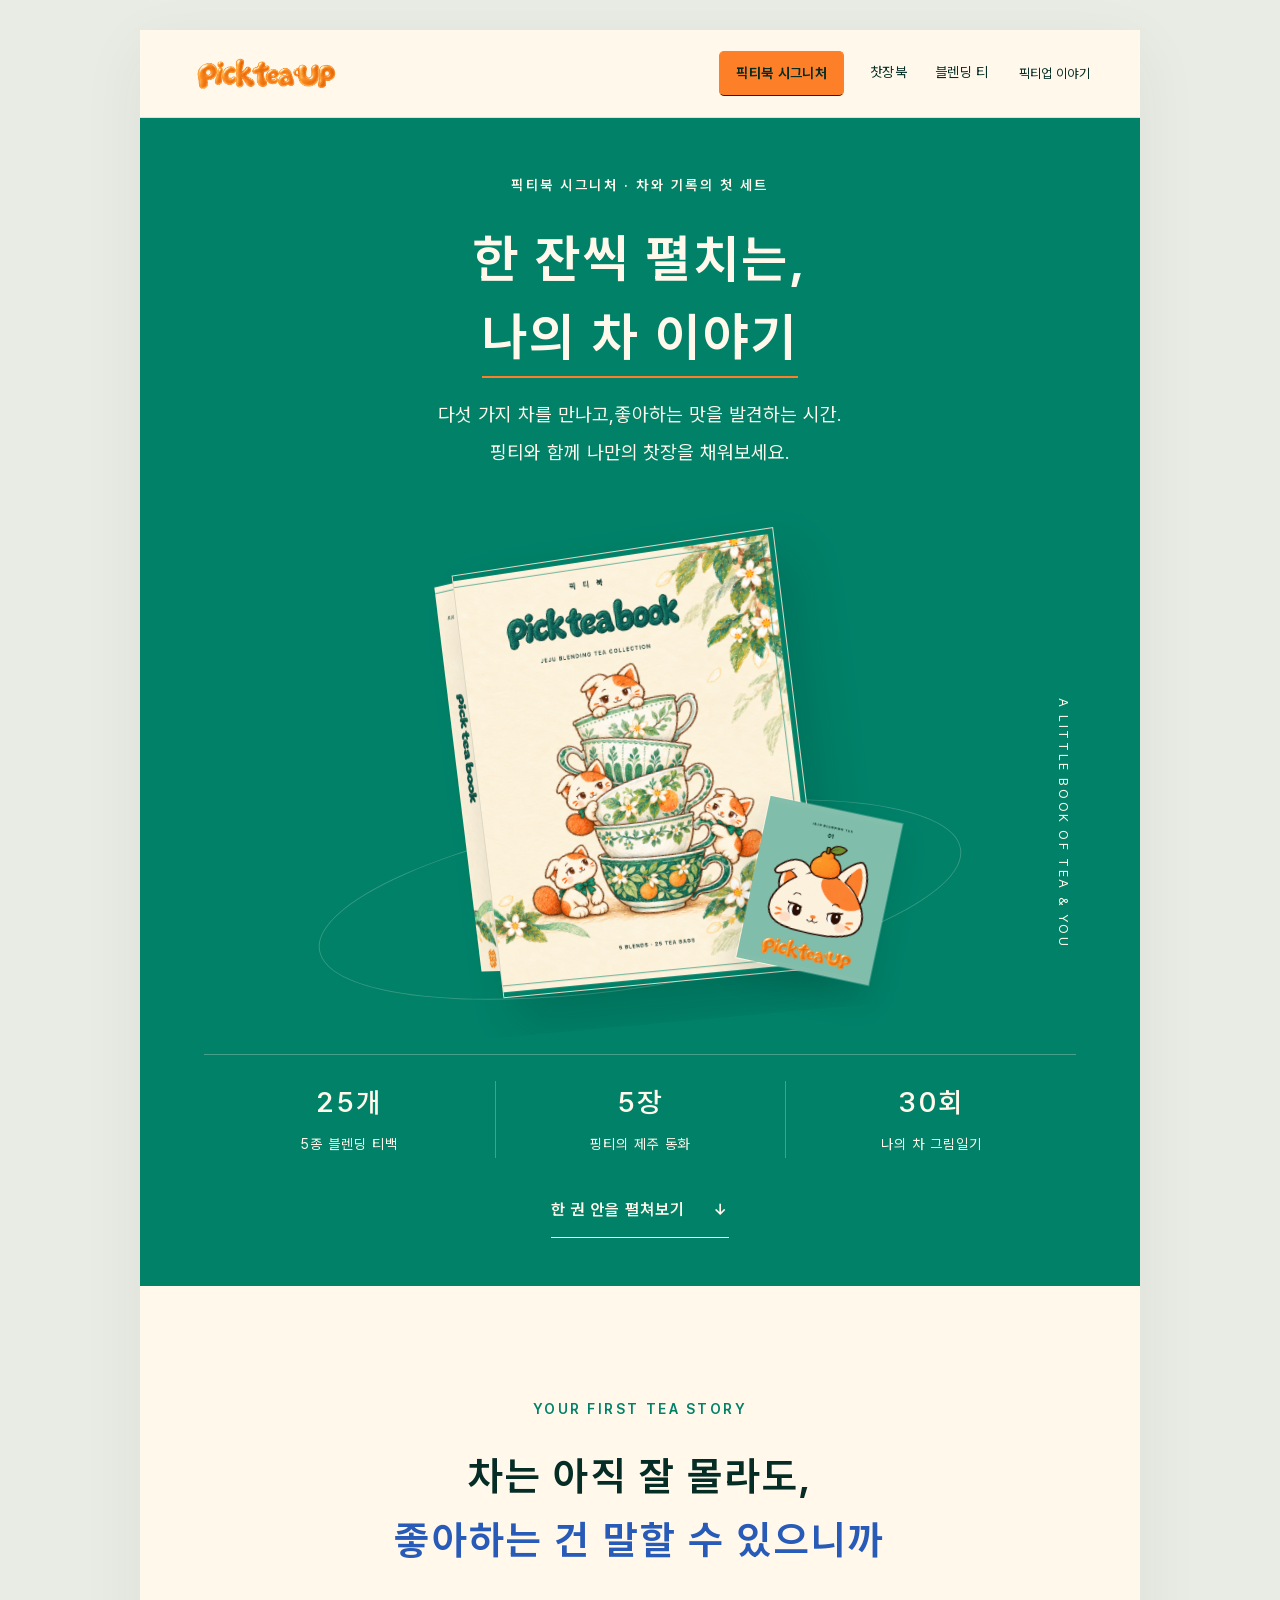
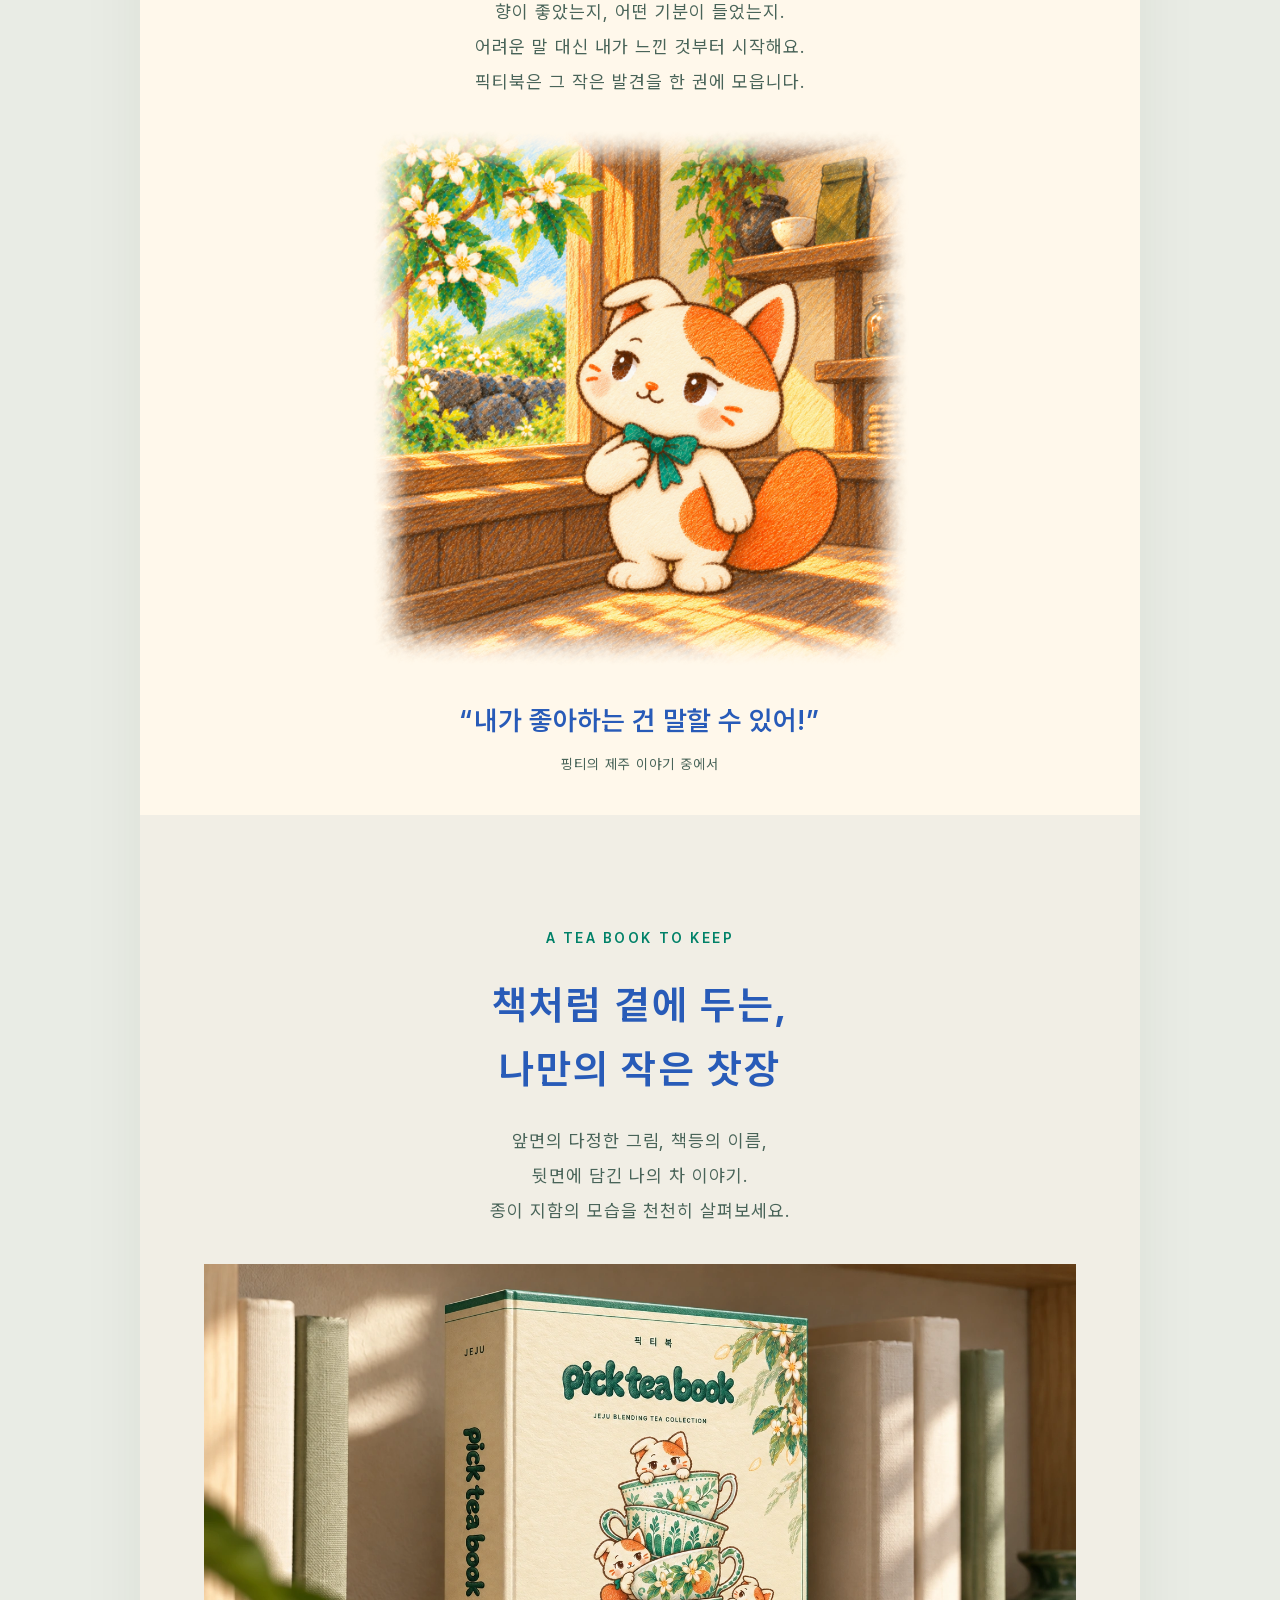
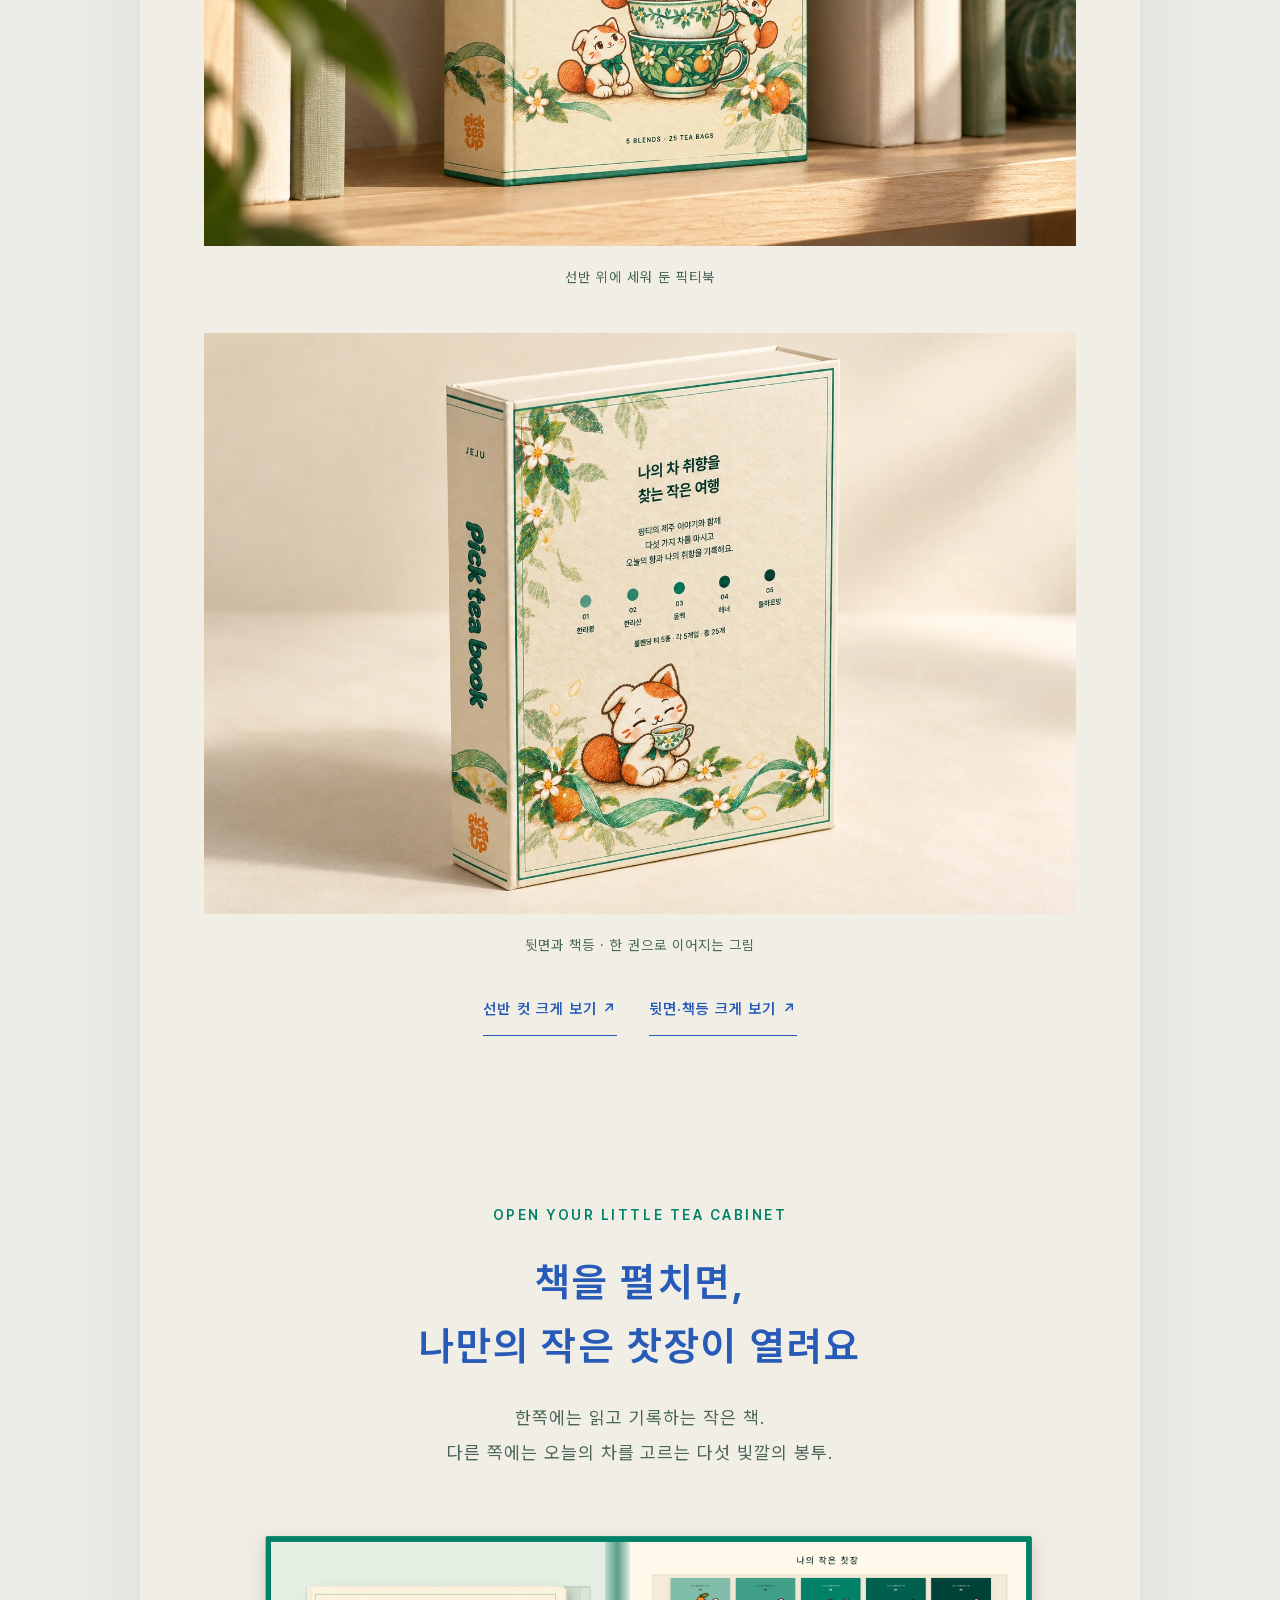
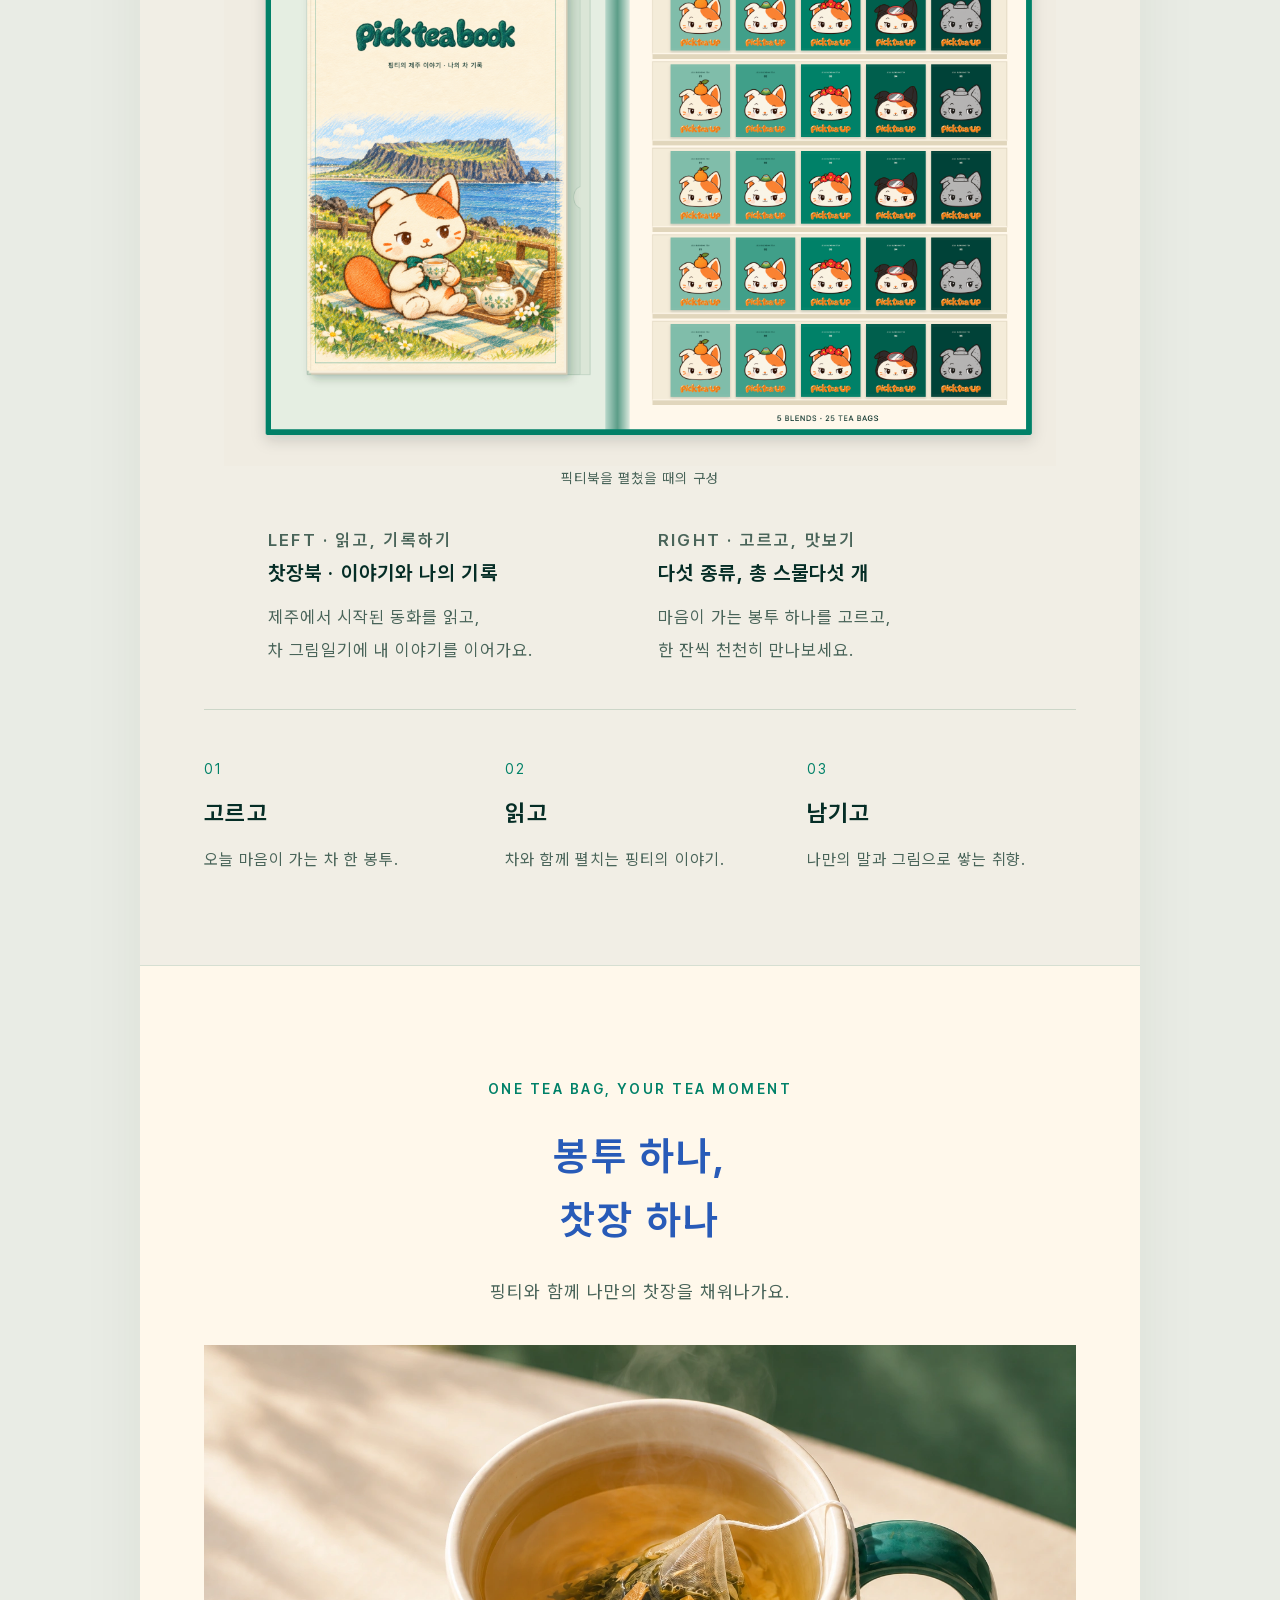
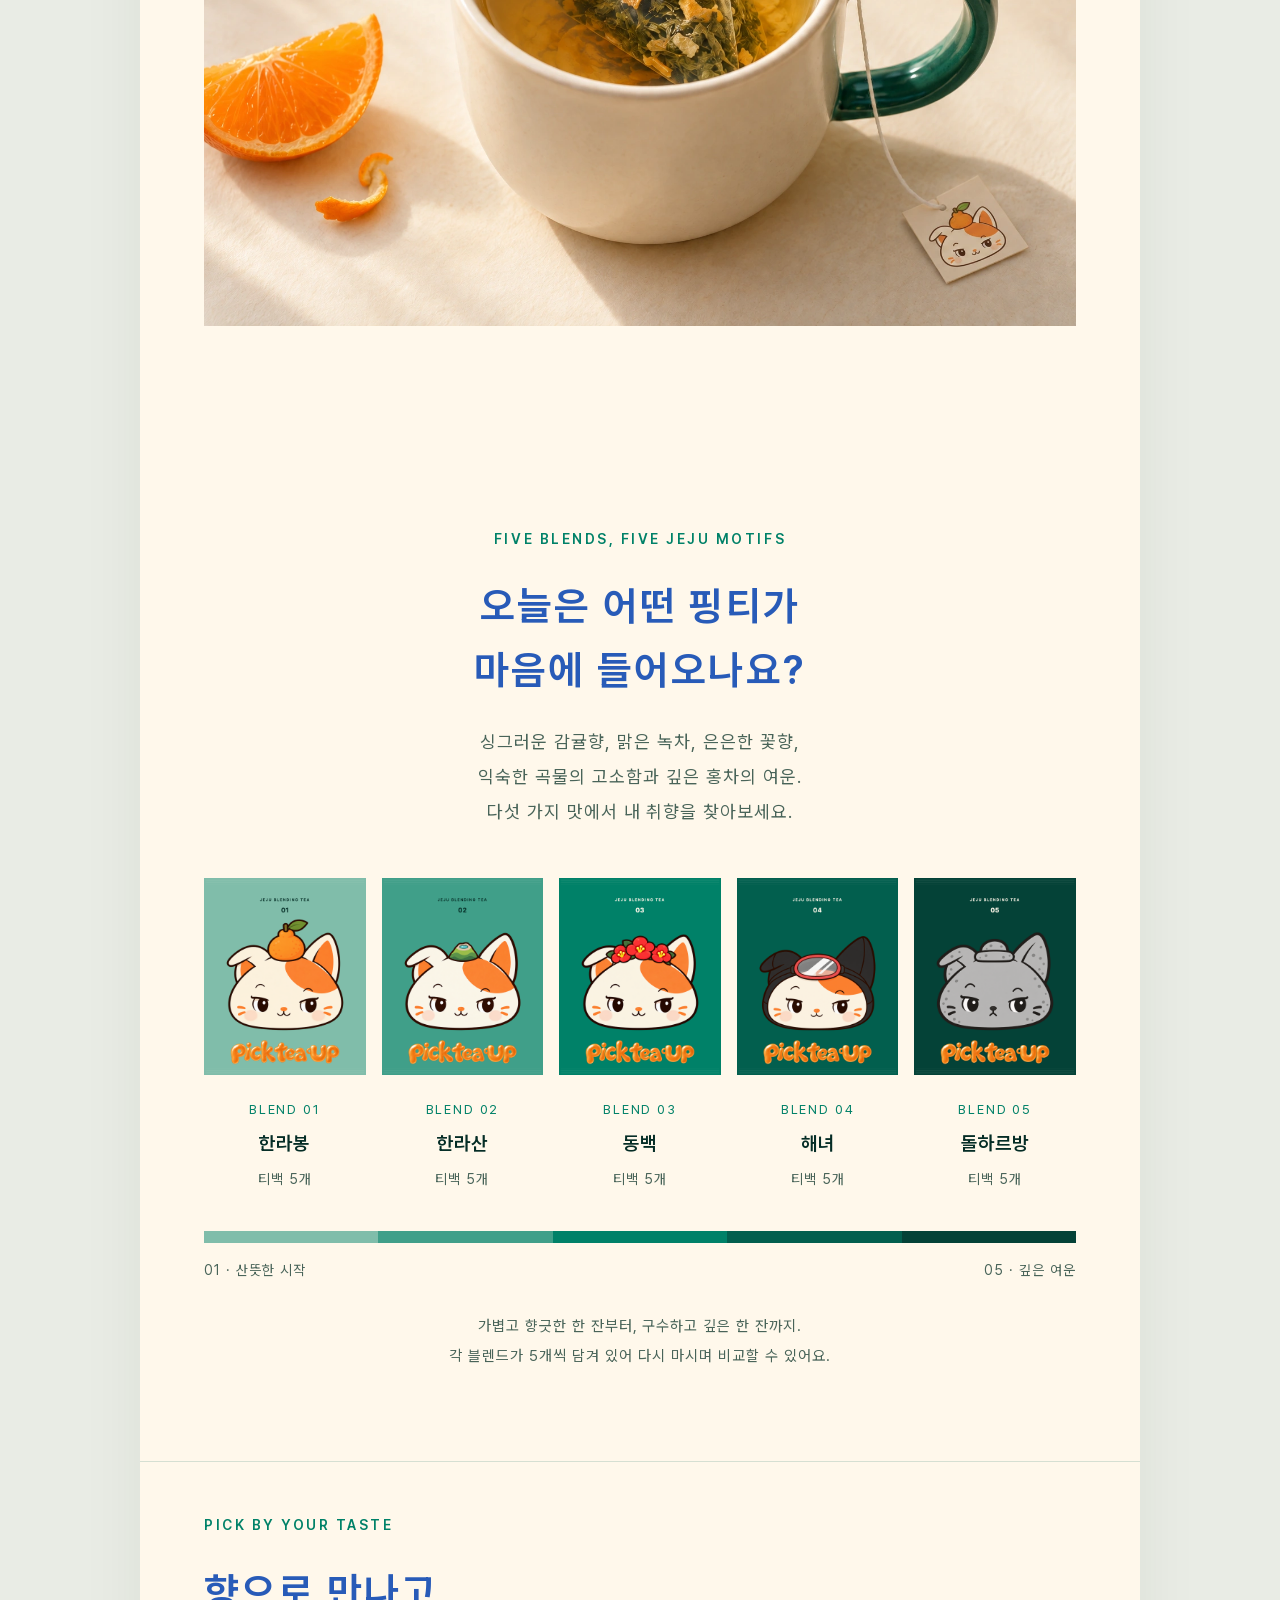
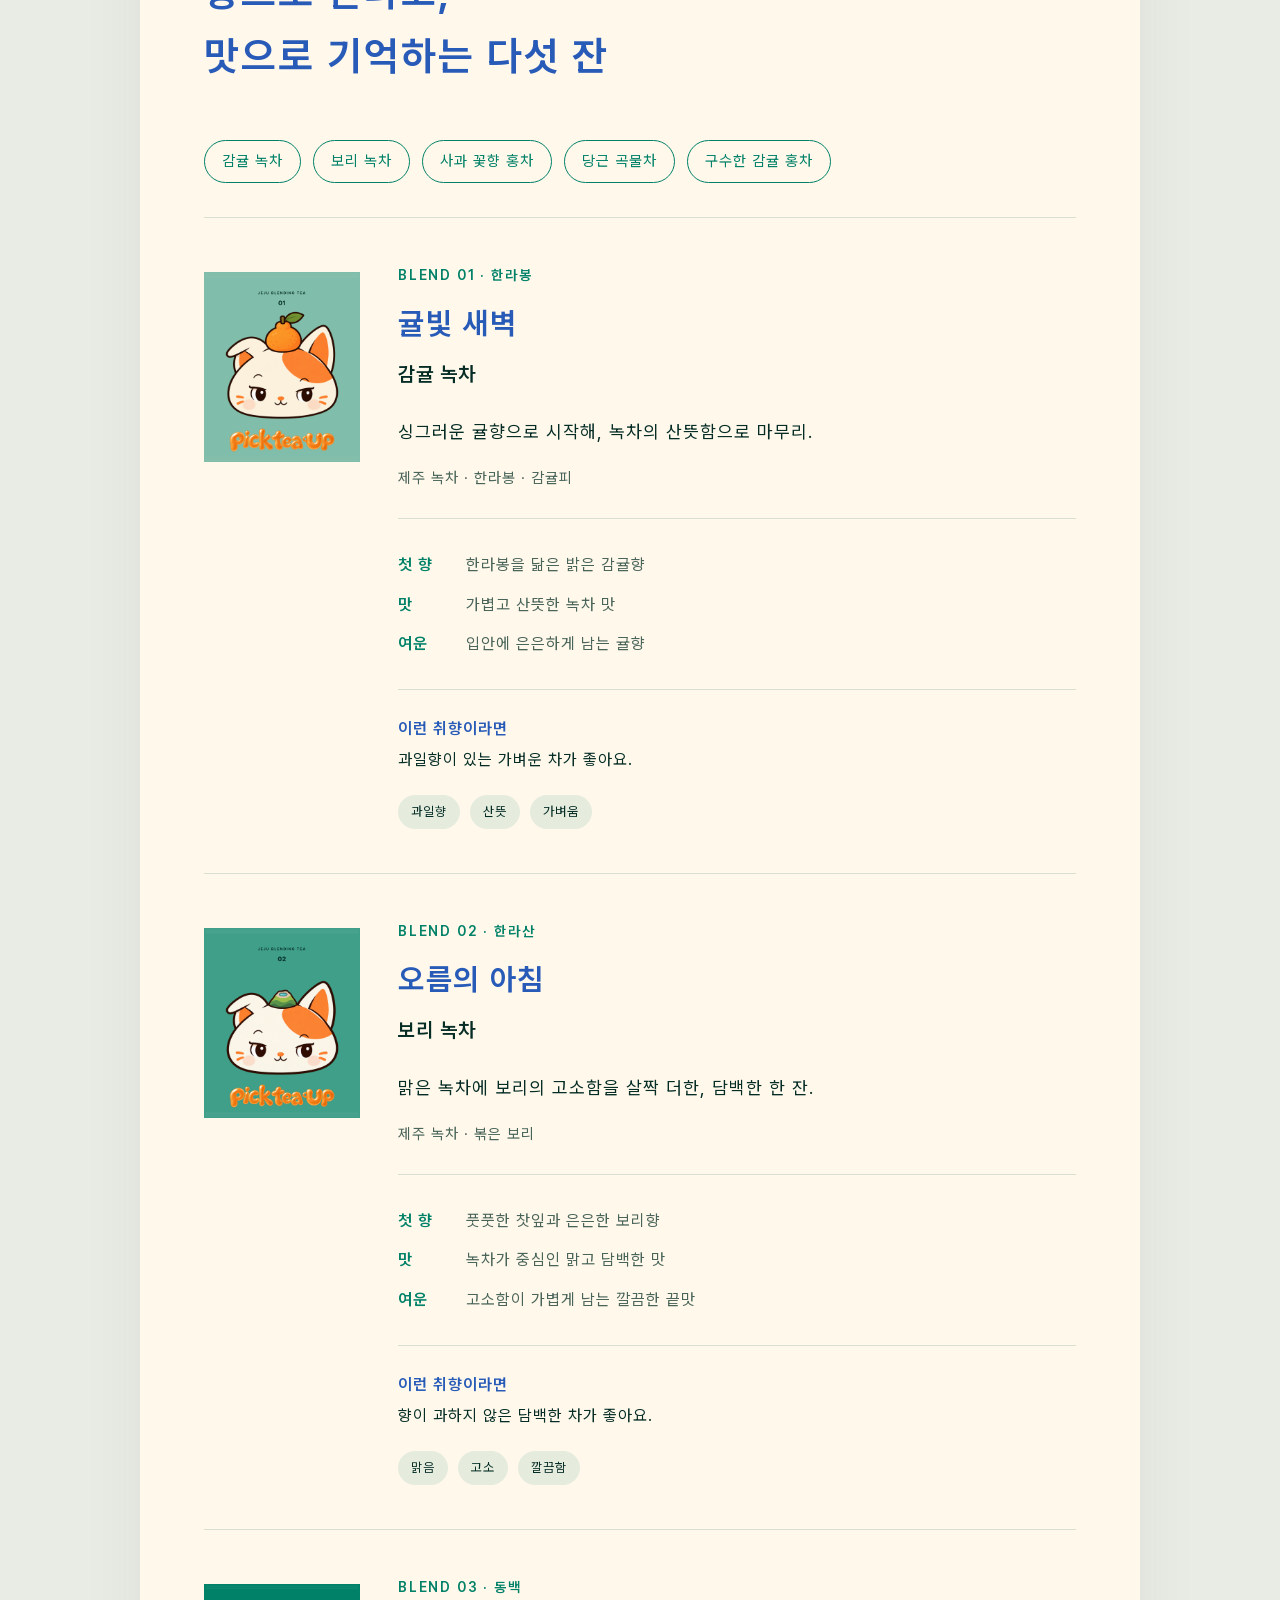
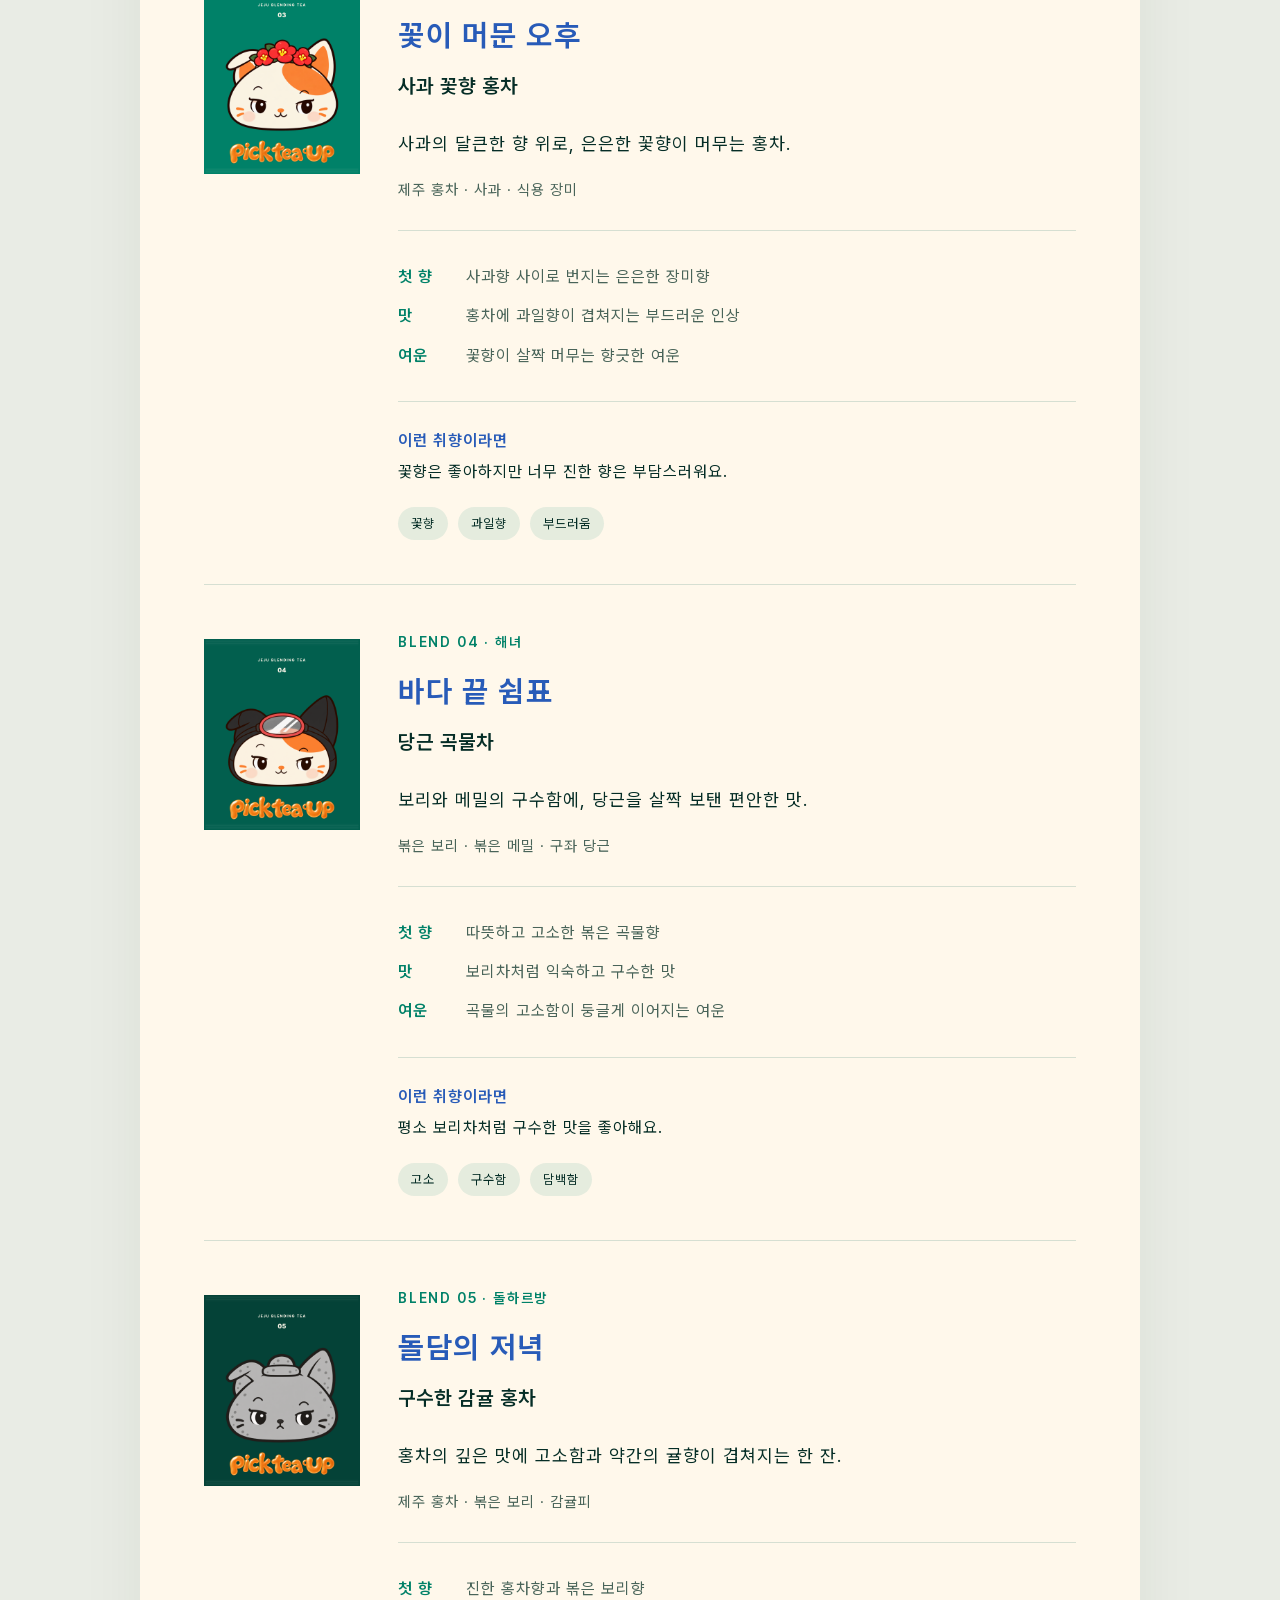
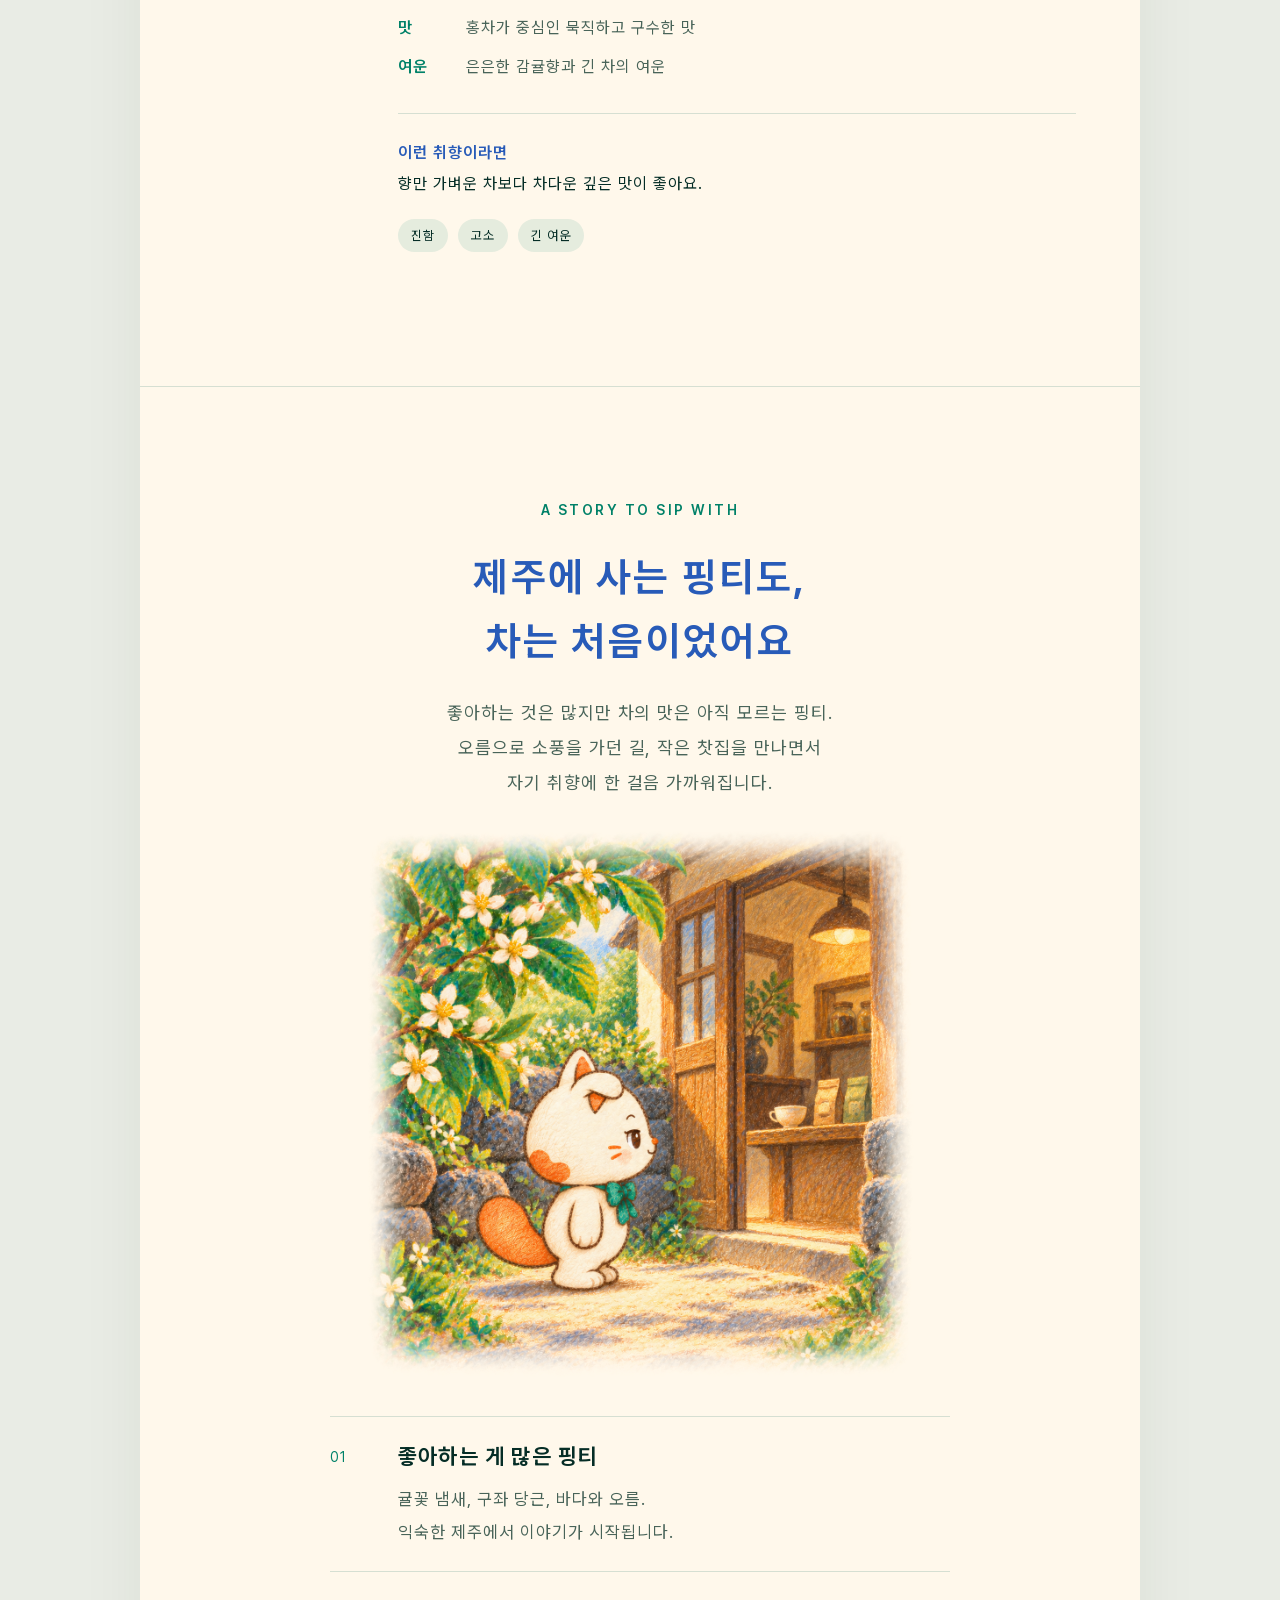
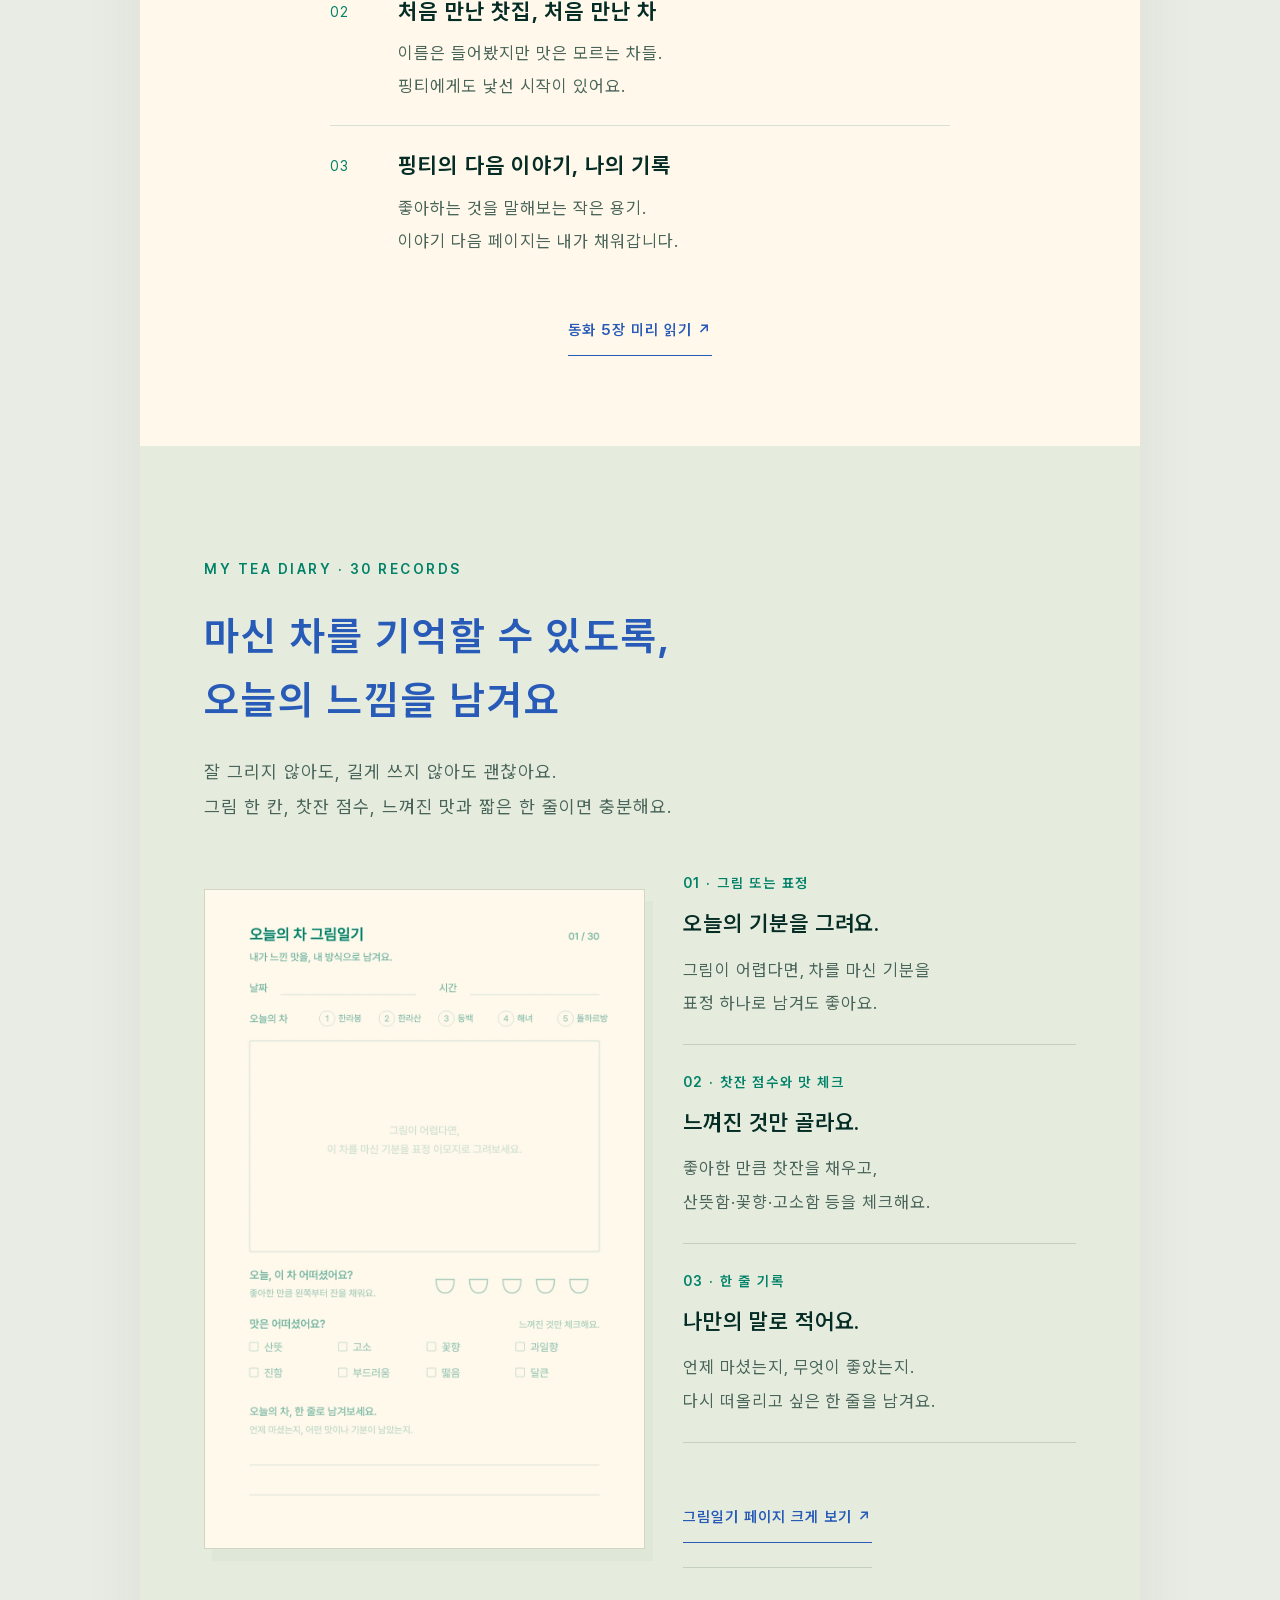
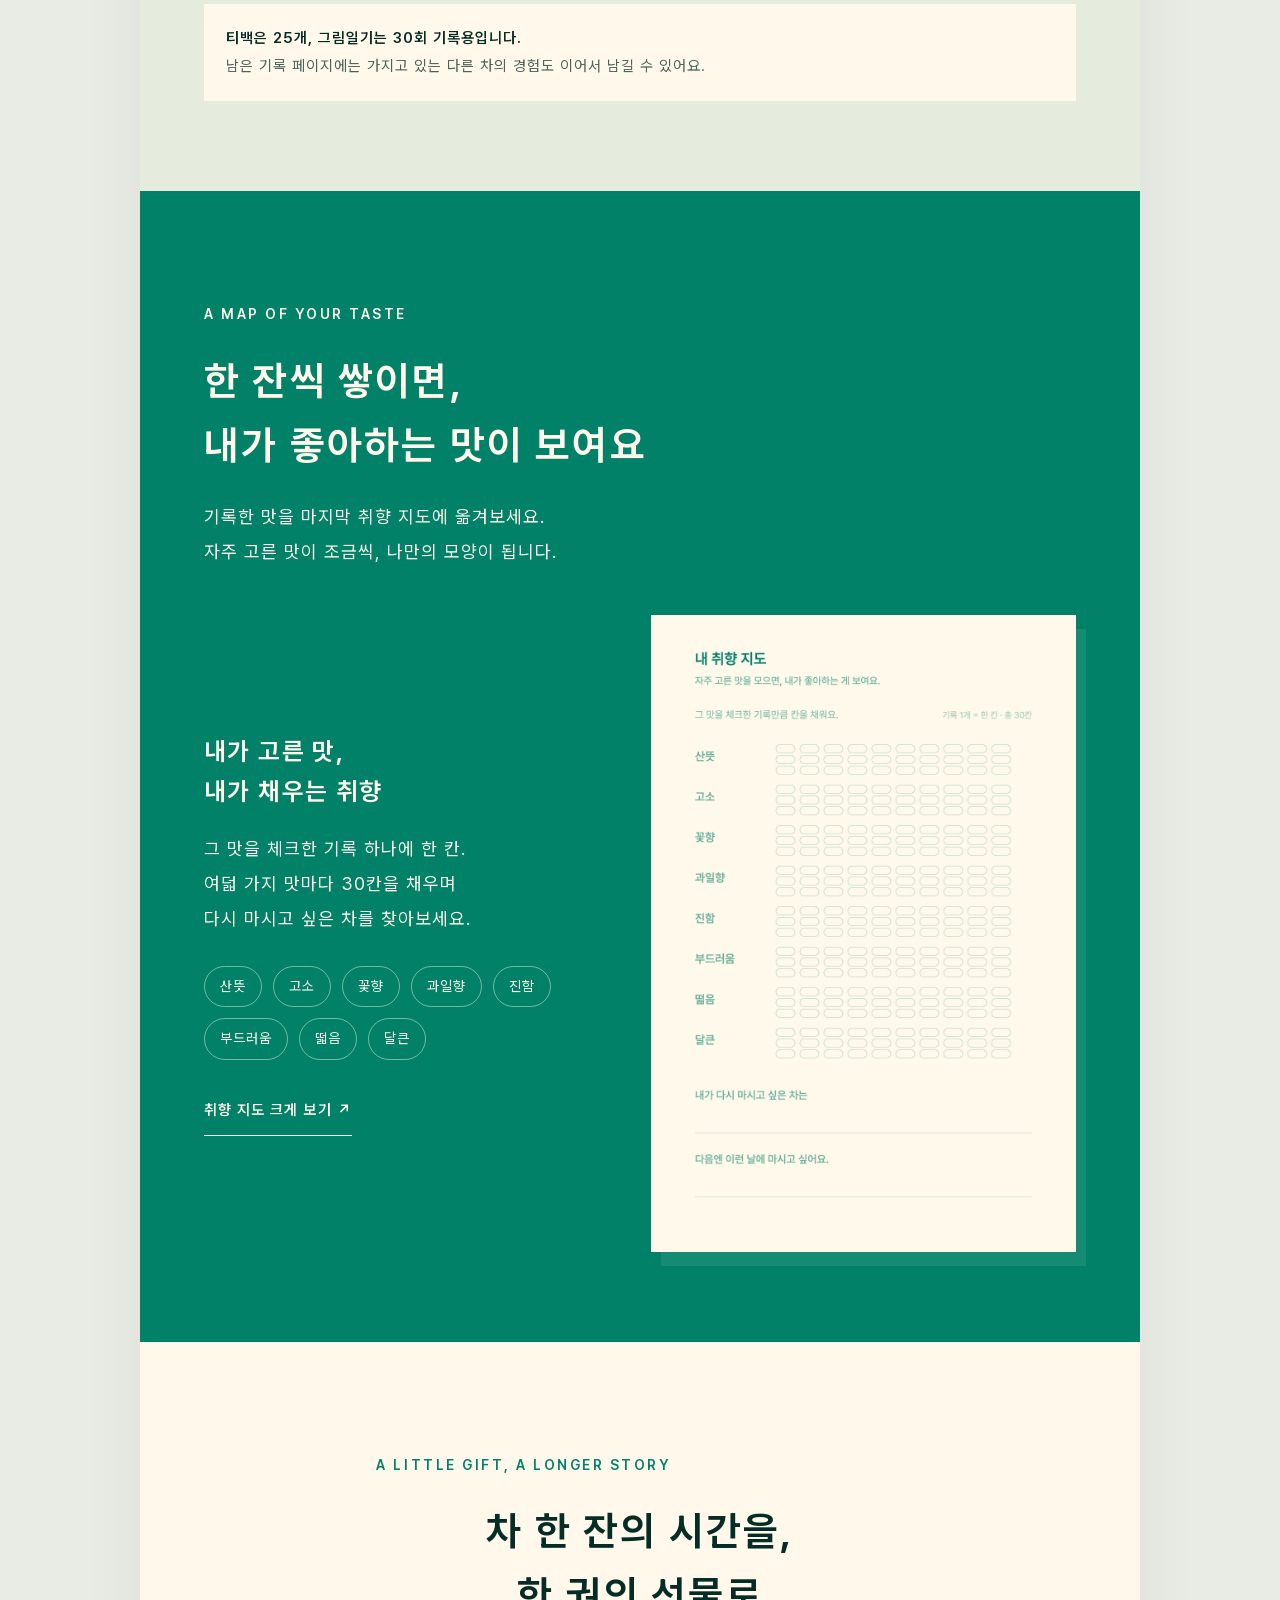
==== commit b4318999: "Update Pick Tea Up website to v2" ====
--- a/signature/index.html
+++ b/signature/index.html
@@ -1,14 +1,33 @@
-<!doctype html><html lang="ko"><head><meta charset="utf-8"><meta name="viewport" content="width=device-width,initial-scale=1"><meta name="theme-color" content="#008168"><title>픽티북 — 한 잔씩 펼치는 나의 차 이야기 | 픽티업</title><meta name="description" content="다섯 가지 블렌딩 티백 25개, 핑티의 제주 동화, 30회 차 그림일기와 취향 지도. 픽티북으로 나만의 차 이야기를 시작하세요."><link rel="stylesheet" href="styles.css"><link rel="icon" type="image/svg+xml" href="data:image/svg+xml,%3Csvg%20xmlns%3D%22http%3A%2F%2Fwww.w3.org%2F2000%2Fsvg%22%20viewBox%3D%220%200%2064%2064%22%3E%3Crect%20width%3D%2264%22%20height%3D%2264%22%20rx%3D%2214%22%20fill%3D%22%23008168%22%2F%3E%3Cpath%20d%3D%22M16%2022h29v21c0%207-29%207-29%200Z%22%20fill%3D%22%23FFF8EB%22%2F%3E%3Cpath%20d%3D%22M45%2026h5c8%200%208%2014%200%2014h-5%22%20fill%3D%22none%22%20stroke%3D%22%23FFF8EB%22%20stroke-width%3D%224%22%2F%3E%3Cpath%20d%3D%22M28%2010c-8%208%209%205%201%2012%22%20fill%3D%22none%22%20stroke%3D%22%23FD8029%22%20stroke-width%3D%224%22%20stroke-linecap%3D%22round%22%2F%3E%3C%2Fsvg%3E"><style>.brand-return{display:flex;justify-content:center;flex-wrap:wrap;gap:16px 28px;padding:16px;background:#FFF8EB;font-size:13px}.brand-return a{text-decoration:none}</style></head><body><nav class="brand-return" aria-label="픽티업 사이트"><a href="../index.html">← 픽티업 홈</a><a href="../book.html">찻장북</a><a href="../blends.html">블렌딩 티 10개입</a><a href="../brand.html">픽티업 이야기</a></nav><main class="page" id="top">
-<header class="site-header"><img class="logo" src="../assets/brand/logo.png" width="2172" height="724" alt="픽티업 Pick tea up"><a href="#contents">제품 구성 보기 ↗</a></header>
-<section class="hero" id="hero" data-export="01-처음-펼치는-픽티북"><p class="eyebrow">픽티북 · 블렌딩 티백 세트</p><h1>한 잔씩 펼치는,<br><span>나의 차 이야기.</span></h1><p class="lead">다섯 가지 차를 만나고,<br class="mobile-break">좋아하는 맛을 발견하는 시간.<br>핑티와 함께 나만의 찻장을 채워보세요.</p><div class="hero-product"><div class="product-orbit"></div><div class="book-object " role="img" aria-label="찻잔과 핑티가 그려진 책 모양 픽티북 패키지 디자인 시안"><div class="book-spine"><img src="../assets/packaging/package-spine.webp" alt="" width="192" height="1440"></div><div class="book-cover"><img src="../assets/packaging/package-front.webp" alt="" width="1104" height="1440"></div></div><img class="hero-sachet" src="../assets/packaging/blend-01.webp" alt="한라봉 모티프의 01번 개별 티백 봉투" width="900" height="1100"><span class="hero-side">A LITTLE BOOK OF TEA & YOU</span></div><div class="facts-ribbon"><div><strong>25개</strong><span>5종 블렌딩 티백</span></div><div><strong>5장</strong><span>핑티의 제주 동화</span></div><div><strong>30회</strong><span>나의 차 그림일기</span></div></div><a class="text-link screen-only" href="#inside">한 권 안을 펼쳐보기 <span aria-hidden="true">↓</span></a></section>
-<section class="section intro center" data-export="02-차를-몰라도-괜찮아요"><div class="section-head"><p class="eyebrow">YOUR FIRST TEA STORY</p><h2>차는 아직 잘 몰라도,<br><em>좋아하는 건 말할 수 있으니까.</em></h2><p>향이 좋았는지, 어떤 기분이 들었는지.<br>어려운 말 대신 내가 느낀 것부터 시작해요.<br>픽티북은 그 작은 발견을 한 권에 모읍니다.</p></div><img class="intro-art" src="../assets/storybook/scene-04.webp" width="1536" height="1536" loading="lazy" alt="제주 풍경을 바라보며 자신이 좋아하는 것을 떠올리는 핑티"><p class="quote">“내가 좋아하는 건 말할 수 있어!”</p><p class="caption">핑티의 제주 이야기 중에서</p></section>
-<section class="section package-details" id="package-details" data-export="02b-선반과-책등"><div class="section-head center"><p class="eyebrow">A TEA BOOK TO KEEP</p><h2>책처럼 곁에 두는,<br>나만의 작은 찻장.</h2><p>앞면의 다정한 그림, 책등의 이름,<br>뒷면에 담긴 나의 차 이야기.<br>종이 지함의 모습을 천천히 살펴보세요.</p></div><figure class="product-photo"><img src="../assets/photos/carton-shelf-v1.webp" width="1536" height="1024" loading="lazy" alt="책장 선반에 세워 둔 픽티북 종이 지함의 앞면과 책등"><figcaption>선반 위에 세워 둔 픽티북</figcaption></figure><figure class="product-photo"><img src="../assets/photos/carton-back-spine-v1.webp" width="1536" height="1024" loading="lazy" alt="픽티북 종이 지함의 뒷면, 책등, 종이 모서리와 두께를 보여주는 가까운 장면"><figcaption>뒷면과 책등 · 한 권으로 이어지는 그림</figcaption></figure><div class="photo-zoom screen-only"><button class="plain-button" data-photo="carton-shelf-v1" data-title="선반 위의 픽티북">선반 컷 크게 보기 ↗</button><button class="plain-button" data-photo="carton-back-spine-v1" data-title="픽티북 뒷면과 책등">뒷면·책등 크게 보기 ↗</button></div></section><section class="section open" id="inside" data-export="03-한-권-안에-담긴-것들"><div class="section-head center"><p class="eyebrow">OPEN YOUR LITTLE TEA CABINET</p><h2>책을 펼치면,<br>나만의 작은 찻장이 열려요.</h2><p>한쪽에는 읽고 기록하는 작은 책.<br>다른 쪽에는 오늘의 차를 고르는 다섯 빛깔의 봉투.</p></div><figure class="open-figure"><img src="../assets/packaging/package-open.webp" width="2400" height="1600" loading="lazy" alt="왼쪽에 동화와 기록책, 오른쪽에 5종 티백이 각각 5개씩 수납된 픽티북 펼침 디자인 시안"><figcaption class="caption">픽티북을 펼쳤을 때의 구성</figcaption></figure><div class="open-explain"><div><p class="number-label">LEFT · 읽고, 기록하기</p><h3 class="mini-title">찻장북 · 이야기와 나의 기록</h3><p>제주에서 시작된 동화를 읽고,<br>차 그림일기에 내 이야기를 이어가요.</p></div><div><p class="number-label">RIGHT · 고르고, 맛보기</p><h3 class="mini-title">다섯 종류, 총 스물다섯 개</h3><p>마음이 가는 봉투 하나를 고르고,<br>한 잔씩 천천히 만나보세요.</p></div></div><div class="process"><div><p class="step">01</p><h3>고르고</h3><p>오늘 마음이 가는 차 한 봉투.</p></div><div><p class="step">02</p><h3>읽고</h3><p>차와 함께 펼치는 핑티의 이야기.</p></div><div><p class="step">03</p><h3>남기고</h3><p>나만의 말과 그림으로 쌓는 취향.</p></div></div></section>
-<section class="section brewing" id="brewing" data-export="03b-머그에서-우러나는-차"><div class="section-head center"><p class="eyebrow">ONE TEA BAG, YOUR TEA MOMENT</p><h2>봉투 하나,<br>찻장 하나.</h2><p>핑티와 함께 나만의 찻장을 채워나가요.</p></div><figure class="product-photo"><img src="../assets/photos/tea-brewing-tagged-v1.webp" width="1536" height="1024" loading="lazy" alt="에메랄드 손잡이의 크림색 머그에서 차가 우러나고, 한라봉 핑티가 인쇄된 티백 태그가 찻잔 옆에 놓인 장면"></figure></section><section class="section blends" data-export="04-다섯-빛깔의-티백"><div class="section-head center"><p class="eyebrow">FIVE BLENDS, FIVE JEJU MOTIFS</p><h2>오늘은 어떤 핑티가<br>마음에 들어오나요?</h2><p>싱그러운 감귤향, 맑은 녹차, 은은한 꽃향,<br>익숙한 곡물의 고소함과 깊은 홍차의 여운.<br>다섯 가지 맛에서 내 취향을 찾아보세요.</p></div><div class="blend-list"><figure class="blend-item"><img src="../assets/packaging/blend-01.webp" width="900" height="1100" loading="lazy" alt="한라봉 모티프의 01번 티백 봉투 앞면"><figcaption><p class="blend-index">BLEND 01</p><h3>한라봉</h3><p>티백 5개</p></figcaption></figure><figure class="blend-item"><img src="../assets/packaging/blend-02.webp" width="900" height="1100" loading="lazy" alt="한라산 모티프의 02번 티백 봉투 앞면"><figcaption><p class="blend-index">BLEND 02</p><h3>한라산</h3><p>티백 5개</p></figcaption></figure><figure class="blend-item"><img src="../assets/packaging/blend-03.webp" width="900" height="1100" loading="lazy" alt="동백 모티프의 03번 티백 봉투 앞면"><figcaption><p class="blend-index">BLEND 03</p><h3>동백</h3><p>티백 5개</p></figcaption></figure><figure class="blend-item"><img src="../assets/packaging/blend-04.webp" width="900" height="1100" loading="lazy" alt="해녀 모티프의 04번 티백 봉투 앞면"><figcaption><p class="blend-index">BLEND 04</p><h3>해녀</h3><p>티백 5개</p></figcaption></figure><figure class="blend-item"><img src="../assets/packaging/blend-05.webp" width="900" height="1100" loading="lazy" alt="돌하르방 모티프의 05번 티백 봉투 앞면"><figcaption><p class="blend-index">BLEND 05</p><h3>돌하르방</h3><p>티백 5개</p></figcaption></figure></div><div class="green-spectrum" aria-hidden="true"><i></i><i></i><i></i><i></i><i></i></div><div class="spectrum-labels"><span>01 · 산뜻한 시작</span><span>05 · 깊은 여운</span></div><p class="blend-note">가볍고 향긋한 한 잔부터, 구수하고 깊은 한 잔까지.<br>각 블렌드가 5개씩 담겨 있어 다시 마시며 비교할 수 있어요.</p></section><section class="section flavor-section" id="taste" data-export="04b-맛별-큐레이션"><div class="section-head"><p class="eyebrow">PICK BY YOUR TASTE</p><h2>향으로 만나고,<br>맛으로 기억하는 다섯 잔.</h2></div><div class="flavor-curation"><nav class="flavor-nav" aria-label="원하는 맛으로 이동"><a href="#flavor-1">감귤 녹차</a><a href="#flavor-2">보리 녹차</a><a href="#flavor-3">사과 꽃향 홍차</a><a href="#flavor-4">당근 곡물차</a><a href="#flavor-5">구수한 감귤 홍차</a></nav><article class="taste-card" id="flavor-1"><figure><img src="../assets/packaging/blend-01.webp" alt="한라봉 모티프의 1번 티백 봉투" width="900" height="1100" loading="lazy"></figure><div class="taste-copy"><p class="number-label">BLEND 01 · 한라봉</p><h3>귤빛 새벽</h3><p class="taste-family">감귤 녹차</p><p class="taste-pitch">싱그러운 귤향으로 시작해, 녹차의 산뜻함으로 마무리.</p><p class="taste-ingredients">제주 녹차 · 한라봉 · 감귤피</p><dl><div><dt>첫 향</dt><dd>한라봉을 닮은 밝은 감귤향</dd></div><div><dt>맛</dt><dd>가볍고 산뜻한 녹차 맛</dd></div><div><dt>여운</dt><dd>입안에 은은하게 남는 귤향</dd></div></dl><p class="taste-pick"><strong>이런 취향이라면</strong><br>과일향이 있는 가벼운 차가 좋아요.</p><div class="flavor-tags"><span>과일향</span><span>산뜻</span><span>가벼움</span></div></div></article><article class="taste-card" id="flavor-2"><figure><img src="../assets/packaging/blend-02.webp" alt="한라산 모티프의 2번 티백 봉투" width="900" height="1100" loading="lazy"></figure><div class="taste-copy"><p class="number-label">BLEND 02 · 한라산</p><h3>오름의 아침</h3><p class="taste-family">보리 녹차</p><p class="taste-pitch">맑은 녹차에 보리의 고소함을 살짝 더한, 담백한 한 잔.</p><p class="taste-ingredients">제주 녹차 · 볶은 보리</p><dl><div><dt>첫 향</dt><dd>풋풋한 찻잎과 은은한 보리향</dd></div><div><dt>맛</dt><dd>녹차가 중심인 맑고 담백한 맛</dd></div><div><dt>여운</dt><dd>고소함이 가볍게 남는 깔끔한 끝맛</dd></div></dl><p class="taste-pick"><strong>이런 취향이라면</strong><br>향이 과하지 않은 담백한 차가 좋아요.</p><div class="flavor-tags"><span>맑음</span><span>고소</span><span>깔끔함</span></div></div></article><article class="taste-card" id="flavor-3"><figure><img src="../assets/packaging/blend-03.webp" alt="동백 모티프의 3번 티백 봉투" width="900" height="1100" loading="lazy"></figure><div class="taste-copy"><p class="number-label">BLEND 03 · 동백</p><h3>꽃이 머문 오후</h3><p class="taste-family">사과 꽃향 홍차</p><p class="taste-pitch">사과의 달큰한 향 위로, 은은한 꽃향이 머무는 홍차.</p><p class="taste-ingredients">제주 홍차 · 사과 · 식용 장미</p><dl><div><dt>첫 향</dt><dd>사과향 사이로 번지는 은은한 장미향</dd></div><div><dt>맛</dt><dd>홍차에 과일향이 겹쳐지는 부드러운 인상</dd></div><div><dt>여운</dt><dd>꽃향이 살짝 머무는 향긋한 여운</dd></div></dl><p class="taste-pick"><strong>이런 취향이라면</strong><br>꽃향은 좋아하지만 너무 진한 향은 부담스러워요.</p><div class="flavor-tags"><span>꽃향</span><span>과일향</span><span>부드러움</span></div></div></article><article class="taste-card" id="flavor-4"><figure><img src="../assets/packaging/blend-04.webp" alt="해녀 모티프의 4번 티백 봉투" width="900" height="1100" loading="lazy"></figure><div class="taste-copy"><p class="number-label">BLEND 04 · 해녀</p><h3>바다 끝 쉼표</h3><p class="taste-family">당근 곡물차</p><p class="taste-pitch">보리와 메밀의 구수함에, 당근을 살짝 보탠 편안한 맛.</p><p class="taste-ingredients">볶은 보리 · 볶은 메밀 · 구좌 당근</p><dl><div><dt>첫 향</dt><dd>따뜻하고 고소한 볶은 곡물향</dd></div><div><dt>맛</dt><dd>보리차처럼 익숙하고 구수한 맛</dd></div><div><dt>여운</dt><dd>곡물의 고소함이 둥글게 이어지는 여운</dd></div></dl><p class="taste-pick"><strong>이런 취향이라면</strong><br>평소 보리차처럼 구수한 맛을 좋아해요.</p><div class="flavor-tags"><span>고소</span><span>구수함</span><span>담백함</span></div></div></article><article class="taste-card" id="flavor-5"><figure><img src="../assets/packaging/blend-05.webp" alt="돌하르방 모티프의 5번 티백 봉투" width="900" height="1100" loading="lazy"></figure><div class="taste-copy"><p class="number-label">BLEND 05 · 돌하르방</p><h3>돌담의 저녁</h3><p class="taste-family">구수한 감귤 홍차</p><p class="taste-pitch">홍차의 깊은 맛에 고소함과 약간의 귤향이 겹쳐지는 한 잔.</p><p class="taste-ingredients">제주 홍차 · 볶은 보리 · 감귤피</p><dl><div><dt>첫 향</dt><dd>진한 홍차향과 볶은 보리향</dd></div><div><dt>맛</dt><dd>홍차가 중심인 묵직하고 구수한 맛</dd></div><div><dt>여운</dt><dd>은은한 감귤향과 긴 차의 여운</dd></div></dl><p class="taste-pick"><strong>이런 취향이라면</strong><br>향만 가벼운 차보다 차다운 깊은 맛이 좋아요.</p><div class="flavor-tags"><span>진함</span><span>고소</span><span>긴 여운</span></div></div></article></div></section>
-<section class="section story center" id="story" data-export="05-핑티의-제주-이야기"><div class="section-head"><p class="eyebrow">A STORY TO SIP WITH</p><h2>제주에 사는 핑티도,<br>차는 처음이었어요.</h2><p>좋아하는 것은 많지만 차의 맛은 아직 모르는 핑티.<br>오름으로 소풍을 가던 길, 작은 찻집을 만나면서<br>자기 취향에 한 걸음 가까워집니다.</p></div><img class="story-art" src="../assets/storybook/scene-02.webp" width="1536" height="1536" loading="lazy" alt="오름으로 향하던 길에 돌담 끝의 작은 찻집을 발견한 핑티"><ol class="story-points"><li><span class="chapter">01</span><div><h3>좋아하는 게 많은 핑티</h3><p>귤꽃 냄새, 구좌 당근, 바다와 오름.<br>익숙한 제주에서 이야기가 시작됩니다.</p></div></li><li><span class="chapter">02</span><div><h3>처음 만난 찻집, 처음 만난 차</h3><p>이름은 들어봤지만 맛은 모르는 차들.<br>핑티에게도 낯선 시작이 있어요.</p></div></li><li><span class="chapter">03</span><div><h3>핑티의 다음 이야기, 나의 기록</h3><p>좋아하는 것을 말해보는 작은 용기.<br>이야기 다음 페이지는 내가 채워갑니다.</p></div></li></ol><button class="plain-button screen-only" data-view="story">동화 5장 미리 읽기 ↗</button></section>
-<section class="section diary" id="diary" data-export="06-나의-차-그림일기"><div class="section-head"><p class="eyebrow">MY TEA DIARY · 30 RECORDS</p><h2>마신 차를 기억할 수 있도록,<br>오늘의 느낌을 남겨요.</h2><p>잘 그리지 않아도, 길게 쓰지 않아도 괜찮아요.<br>그림 한 칸, 찻잔 점수, 느껴진 맛과 짧은 한 줄이면 충분해요.</p></div><div class="diary-layout"><figure class="paper-page"><img class="" src="../assets/journal/diary.webp" alt="그림 칸, 찻잔 점수, 여덟 가지 맛 체크와 한 줄 기록이 있는 실제 차 그림일기 페이지" width="1024" height="1536" loading="lazy"></figure><ol class="diary-steps"><li><span class="number-label">01 · 그림 또는 표정</span><strong>오늘의 기분을 그려요.</strong><p>그림이 어렵다면, 차를 마신 기분을<br>표정 하나로 남겨도 좋아요.</p></li><li><span class="number-label">02 · 찻잔 점수와 맛 체크</span><strong>느껴진 것만 골라요.</strong><p>좋아한 만큼 찻잔을 채우고,<br>산뜻함·꽃향·고소함 등을 체크해요.</p></li><li><span class="number-label">03 · 한 줄 기록</span><strong>나만의 말로 적어요.</strong><p>언제 마셨는지, 무엇이 좋았는지.<br>다시 떠올리고 싶은 한 줄을 남겨요.</p></li><li class="screen-only"><button class="plain-button" data-view="diary">그림일기 페이지 크게 보기 ↗</button></li></ol></div><p class="record-note"><strong>티백은 25개, 그림일기는 30회 기록용입니다.</strong><br>남은 기록 페이지에는 가지고 있는 다른 차의 경험도 이어서 남길 수 있어요.</p></section>
-<section class="section map" data-export="07-취향이-보이는-지도"><div class="section-head"><p class="eyebrow">A MAP OF YOUR TASTE</p><h2>한 잔씩 쌓이면,<br>내가 좋아하는 맛이 보여요.</h2><p>기록한 맛을 마지막 취향 지도에 옮겨보세요.<br>자주 고른 맛이 조금씩, 나만의 모양이 됩니다.</p></div><div class="map-layout"><div class="map-copy"><h3>내가 고른 맛,<br>내가 채우는 취향.</h3><p>그 맛을 체크한 기록 하나에 한 칸.<br>여덟 가지 맛마다 30칸을 채우며<br>다시 마시고 싶은 차를 찾아보세요.</p><div class="taste-tags" aria-label="취향 지도 맛 항목"><span>산뜻</span><span>고소</span><span>꽃향</span><span>과일향</span><span>진함</span><span>부드러움</span><span>떫음</span><span>달큰</span></div><button class="plain-button screen-only" data-view="map">취향 지도 크게 보기 ↗</button></div><figure class="paper-page"><img class="" src="../assets/journal/taste-map.webp" alt="여덟 가지 맛마다 30칸을 채우는 실제 내 취향 지도 페이지" width="1024" height="1536" loading="lazy"></figure></div></section>
-<section class="section gift" data-export="08-선물하고-싶은-한-권"><div class="section-head"><p class="eyebrow">A LITTLE GIFT, A LONGER STORY</p><h2>차 한 잔의 시간을,<br>한 권의 선물로.</h2><p>찻잔 사이로 얼굴을 내민 핑티, 초록빛 봉투,<br>천천히 채워갈 작은 기록책.<br>나를 위한 첫 차 세트로도, 마음을 전하는 선물로도.</p></div><div class="gift-art"><div class="book-object " role="img" aria-label="찻잔과 핑티가 그려진 책 모양 픽티북 패키지 디자인 시안"><div class="book-spine"><img src="../assets/packaging/package-spine.webp" alt="" width="192" height="1440"></div><div class="book-cover"><img src="../assets/packaging/package-front.webp" alt="" width="1104" height="1440"></div></div><img class="gift-booklet" src="../assets/book/book-back.webp" alt="핑티가 작은 오두막에서 자기 찻장을 채우는 기록책 뒷표지" width="1024" height="1536" loading="lazy"></div><p class="gift-message">“너는 어떤 차를 좋아하게 될까?”</p></section>
-<section class="section product-menu" id="product-menu" data-export="08b-나에게-맞는-구성"><div class="section-head"><p class="eyebrow">KEEP YOUR FAVORITE</p><h2>처음은 한 권으로,<br>그다음은 내 취향대로.</h2><p>다섯 가지 맛을 만나는 시그니처 세트부터,<br>좋아하는 맛만 다시 고르는 일상의 차까지.</p></div><div class="menu-options"><article><span class="number-label">SIGNATURE</span><h3>픽티북 시그니처</h3><p class="menu-core">블렌딩 티백 25개 + 찻장북 1권</p><p>다섯 가지 맛, 핑티의 이야기와 나의 기록.<br>차를 만나고 취향을 찾아가는 경험을 한 세트에.</p></article><article><span class="number-label">BOOK ONLY</span><h3>찻장북 단품</h3><p class="menu-core">스토리텔링 + 차 그림일기 + 취향 지도</p><p>가지고 있는 차와 함께 이야기를 읽고,<br>내가 좋아하는 맛을 한 권에 모으고 싶을 때.</p></article><article><span class="number-label">ONE BLEND · 10 TEA BAGS</span><h3>맛별 티백 10개입</h3><p class="menu-core">한 가지 블렌드 · 상자 포장</p><p>픽티북에서 찾은 좋아하는 맛을 다시.<br>다섯 가지 중 한 맛을 골라 가볍게 즐겨보세요.</p></article></div></section><section class="section contents" id="contents" data-export="09-제품-구성"><div class="section-head"><p class="eyebrow">WHAT'S IN THE BOOK</p><h2>픽티북, 한눈에 보기.</h2></div><table class="content-table"><caption style="position:absolute;width:1px;height:1px;overflow:hidden;clip-path:inset(50%)">픽티북 블렌딩 티백 세트 구성</caption><tbody><tr><th scope="row">제품</th><td>픽티북 시그니처 · 블렌딩 티백 세트</td></tr><tr><th scope="row">블렌딩 티백</th><td>5종 × 각 5개 · 총 25개</td></tr><tr><th scope="row">봉투 모티프</th><td>01 한라봉 · 02 한라산 · 03 동백<br>04 해녀 · 05 돌하르방</td></tr><tr><th scope="row">찻장북</th><td>1권 · 아래 콘텐츠를 함께 담은 책</td></tr><tr><th scope="row">핑티의 제주 동화</th><td>이야기 5장</td></tr><tr><th scope="row">차 그림일기</th><td>30회 기록용</td></tr><tr><th scope="row">내 취향 지도</th><td>8가지 맛 · 항목마다 30칸</td></tr></tbody></table><p class="small-note"></p></section>
-<section class="section faq" data-export="10-궁금한-점"><h2>시작하기 전에 궁금한 것.</h2><details open><summary>차를 잘 몰라도 사용할 수 있나요?</summary><p>네. 전문적인 표현을 찾기보다 내가 느낀 맛과 기분을 기록하도록 구성했습니다. 그림 대신 표정을 그리거나, 짧은 한 줄부터 시작해보세요.</p></details><details open><summary>30일치 차가 들어 있나요?</summary><p>티백은 5종이 각각 5개씩, 총 25개입니다. 그림일기는 30회 기록용이며 티백 수와는 다릅니다. 날짜를 정해 매일 쓰거나, 차를 마신 날에만 기록해도 좋아요.</p></details><details open><summary>봉투 이름과 맛은 어떻게 연결되나요?</summary><p>제주의 풍경과 그때의 기분을 맛의 방향에 연결했습니다. 한라봉은 밝은 감귤향, 한라산은 맑은 녹차, 동백은 은은한 꽃향, 해녀는 구수한 곡물, 돌하르방은 깊은 홍차를 표현합니다.</p></details><details open><summary>어떤 맛부터 시작하면 좋을까요?</summary><p>가볍고 향긋한 차를 찾는다면 01 한라봉부터, 담백한 녹차를 좋아한다면 02 한라산부터 시작해보세요. 꽃향은 03 동백, 구수한 곡물은 04 해녀, 깊은 홍차는 05 돌하르방을 골라보세요.</p></details></section>
-<footer class="closing" data-export="11-나만의-찻장"><p class="eyebrow">PICK YOUR TEA. KEEP YOUR STORY.</p><h2>오늘의 한 잔으로,<br>나만의 찻장을 채워요.</h2><img class="logo" src="../assets/brand/logo.png" width="2172" height="724" alt="픽티업 Pick tea up"><p>픽티북 · 블렌딩 티백 세트</p><a class="text-link screen-only" href="#top">처음으로 돌아가기 ↑</a></footer>
-</main><dialog class="lightbox" aria-labelledby="dialog-title"><div class="dialog-top"><h2 id="dialog-title">페이지 미리 보기</h2><button class="dialog-close" aria-label="미리 보기 닫기">닫기 ×</button></div><img class="dialog-image" src="../assets/storybook/story-01.webp" alt="" width="1024" height="1536"><div class="dialog-controls"><button id="previous">← 이전</button><span id="page-count" aria-live="polite"></span><button id="next">다음 →</button></div></dialog><script src="page.js"></script></body></html>+<!doctype html><html lang="ko"><head><meta charset="utf-8"><meta name="viewport" content="width=device-width,initial-scale=1"><meta name="theme-color" content="#008168"><title>픽티북 — 한 잔씩 펼치는 나의 차 이야기 | 픽티업</title><meta name="description" content="다섯 가지 블렌딩 티백 25개, 핑티의 제주 동화, 30회 차 그림일기와 취향 지도. 픽티북으로 나만의 차 이야기를 시작하세요."><link rel="stylesheet" href="styles.css"><link rel="icon" type="image/svg+xml" href="data:image/svg+xml,%3Csvg%20xmlns%3D%22http%3A%2F%2Fwww.w3.org%2F2000%2Fsvg%22%20viewBox%3D%220%200%2064%2064%22%3E%3Crect%20width%3D%2264%22%20height%3D%2264%22%20rx%3D%2214%22%20fill%3D%22%23008168%22%2F%3E%3Cpath%20d%3D%22M16%2022h29v21c0%207-29%207-29%200Z%22%20fill%3D%22%23FFF8EB%22%2F%3E%3Cpath%20d%3D%22M45%2026h5c8%200%208%2014%200%2014h-5%22%20fill%3D%22none%22%20stroke%3D%22%23FFF8EB%22%20stroke-width%3D%224%22%2F%3E%3Cpath%20d%3D%22M28%2010c-8%208%209%205%201%2012%22%20fill%3D%22none%22%20stroke%3D%22%23FD8029%22%20stroke-width%3D%224%22%20stroke-linecap%3D%22round%22%2F%3E%3C%2Fsvg%3E">
+<!-- Shared preview: dedicated image with generous crop-safe margins -->
+<meta property="og:type" content="website">
+<meta property="og:locale" content="ko_KR">
+<meta property="og:site_name" content="픽티업 | pickteaup">
+<meta property="og:title" content="픽티북 — 한 잔씩 펼치는 나의 차 이야기 | 픽티업">
+<meta property="og:description" content="다섯 가지 블렌딩 티백 25개, 핑티의 제주 동화, 30회 차 그림일기와 취향 지도. 픽티북으로 나만의 차 이야기를 시작하세요.">
+<meta property="og:url" content="https://emma-neway-coder.github.io/pickteaup-jeju/signature/">
+<meta property="og:image" content="https://emma-neway-coder.github.io/pickteaup-jeju/assets/brand/share-preview-v1.png">
+<meta property="og:image:secure_url" content="https://emma-neway-coder.github.io/pickteaup-jeju/assets/brand/share-preview-v1.png">
+<meta property="og:image:type" content="image/png">
+<meta property="og:image:width" content="1734">
+<meta property="og:image:height" content="907">
+<meta property="og:image:alt" content="크림색 배경 중앙에 여백을 두고 배치한 주황색 픽티업 로고">
+<meta name="twitter:card" content="summary_large_image">
+<meta name="twitter:title" content="픽티북 — 한 잔씩 펼치는 나의 차 이야기 | 픽티업">
+<meta name="twitter:description" content="다섯 가지 블렌딩 티백 25개, 핑티의 제주 동화, 30회 차 그림일기와 취향 지도. 픽티북으로 나만의 차 이야기를 시작하세요.">
+<meta name="twitter:image" content="https://emma-neway-coder.github.io/pickteaup-jeju/assets/brand/share-preview-v1.png">
+<meta name="twitter:image:alt" content="픽티업 Pick tea Up 로고">
+<link rel="stylesheet" href="../navigation.css"><link rel="stylesheet" href="../baseline-no-motion.css"><link rel="stylesheet" href="dawn-preview.css"></head><body><main class="page" id="top">
+<header class="site-header product-navigation"><a class="brand-link" href="../index.html" aria-label="픽티업 홈"><img src="../assets/brand/logo.png" alt="픽티업 Pick tea up" width="2172" height="724" decoding="async"></a><nav aria-label="상품 메뉴"><a class="signature-nav" href="../signature/" aria-current="page"><span>픽티북</span> <span>시그니처</span></a><a class="" href="../book.html">찻장북</a><a class="" href="../blends.html">블렌딩 티</a></nav><a class="brand-story-link" href="../brand.html">픽티업 이야기</a></header>
+<section class="hero" id="hero" data-export="01-처음-펼치는-픽티북"><p class="eyebrow">픽티북 시그니처 · 차와 기록의 첫 세트</p><h1>한 잔씩 펼치는,<br><span>나의 차 이야기</span></h1><p class="lead">다섯 가지 차를 만나고,<br class="mobile-break">좋아하는 맛을 발견하는 시간.<br>핑티와 함께 나만의 찻장을 채워보세요.</p><div class="hero-product"><div class="product-orbit"></div><div class="book-object " role="img" aria-label="찻잔과 핑티가 그려진 책 모양 픽티북 패키지 디자인 시안"><div class="book-spine"><img src="../assets/packaging/package-spine.webp" alt="" width="192" height="1440"></div><div class="book-cover"><img src="../assets/packaging/package-front.webp" alt="" width="1104" height="1440"></div></div><img class="hero-sachet" src="../assets/packaging/blend-01.webp" alt="한라봉 모티프의 01번 개별 티백 봉투" width="900" height="1100"><span class="hero-side">A LITTLE BOOK OF TEA & YOU</span></div><div class="facts-ribbon"><div><strong>25개</strong><span>5종 블렌딩 티백</span></div><div><strong>5장</strong><span>핑티의 제주 동화</span></div><div><strong>30회</strong><span>나의 차 그림일기</span></div></div><a class="text-link screen-only" href="#inside">한 권 안을 펼쳐보기 <span aria-hidden="true">↓</span></a></section>
+<section class="section intro center" data-export="02-차를-몰라도-괜찮아요"><div class="section-head"><p class="eyebrow">YOUR FIRST TEA STORY</p><h2>차는 아직 잘 몰라도,<br><em>좋아하는 건 말할 수 있으니까</em></h2><p>향이 좋았는지, 어떤 기분이 들었는지.<br>어려운 말 대신 내가 느낀 것부터 시작해요.<br>픽티북은 그 작은 발견을 한 권에 모읍니다.</p></div><img class="intro-art" src="../assets/storybook/scene-04.webp" width="1536" height="1536" loading="lazy" alt="제주 풍경을 바라보며 자신이 좋아하는 것을 떠올리는 핑티"><p class="quote">“내가 좋아하는 건 말할 수 있어!”</p><p class="caption">핑티의 제주 이야기 중에서</p></section>
+<section class="section package-details" id="package-details" data-export="02b-선반과-책등"><div class="section-head center"><p class="eyebrow">A TEA BOOK TO KEEP</p><h2>책처럼 곁에 두는,<br>나만의 작은 찻장</h2><p>앞면의 다정한 그림, 책등의 이름,<br>뒷면에 담긴 나의 차 이야기.<br>종이 지함의 모습을 천천히 살펴보세요.</p></div><figure class="product-photo"><img src="../assets/photos/carton-shelf-v1.webp" width="1536" height="1024" loading="lazy" alt="책장 선반에 세워 둔 픽티북 종이 지함의 앞면과 책등"><figcaption>선반 위에 세워 둔 픽티북</figcaption></figure><figure class="product-photo"><img src="../assets/photos/carton-back-spine-v1.webp" width="1536" height="1024" loading="lazy" alt="픽티북 종이 지함의 뒷면, 책등, 종이 모서리와 두께를 보여주는 가까운 장면"><figcaption>뒷면과 책등 · 한 권으로 이어지는 그림</figcaption></figure><div class="photo-zoom screen-only"><button class="plain-button" data-photo="carton-shelf-v1" data-title="선반 위의 픽티북">선반 컷 크게 보기 ↗</button><button class="plain-button" data-photo="carton-back-spine-v1" data-title="픽티북 뒷면과 책등">뒷면·책등 크게 보기 ↗</button></div></section><section class="section open" id="inside" data-export="03-한-권-안에-담긴-것들"><div class="section-head center"><p class="eyebrow">OPEN YOUR LITTLE TEA CABINET</p><h2>책을 펼치면,<br>나만의 작은 찻장이 열려요</h2><p>한쪽에는 읽고 기록하는 작은 책.<br>다른 쪽에는 오늘의 차를 고르는 다섯 빛깔의 봉투.</p></div><figure class="open-figure"><img src="../assets/packaging/package-open.webp" width="2400" height="1600" loading="lazy" alt="왼쪽에 동화와 기록책, 오른쪽에 5종 티백이 각각 5개씩 수납된 픽티북 펼침 디자인 시안"><figcaption class="caption">픽티북을 펼쳤을 때의 구성</figcaption></figure><div class="open-explain"><div><p class="number-label">LEFT · 읽고, 기록하기</p><h3 class="mini-title">찻장북 · 이야기와 나의 기록</h3><p>제주에서 시작된 동화를 읽고,<br>차 그림일기에 내 이야기를 이어가요.</p></div><div><p class="number-label">RIGHT · 고르고, 맛보기</p><h3 class="mini-title">다섯 종류, 총 스물다섯 개</h3><p>마음이 가는 봉투 하나를 고르고,<br>한 잔씩 천천히 만나보세요.</p></div></div><div class="process"><div><p class="step">01</p><h3>고르고</h3><p>오늘 마음이 가는 차 한 봉투.</p></div><div><p class="step">02</p><h3>읽고</h3><p>차와 함께 펼치는 핑티의 이야기.</p></div><div><p class="step">03</p><h3>남기고</h3><p>나만의 말과 그림으로 쌓는 취향.</p></div></div></section>
+<section class="section brewing" id="brewing" data-export="03b-머그에서-우러나는-차"><div class="section-head center"><p class="eyebrow">ONE TEA BAG, YOUR TEA MOMENT</p><h2>봉투 하나,<br>찻장 하나</h2><p>핑티와 함께 나만의 찻장을 채워나가요.</p></div><figure class="product-photo"><img src="../assets/photos/tea-brewing-tagged-v1.webp" width="1536" height="1024" loading="lazy" alt="에메랄드 손잡이의 크림색 머그에서 차가 우러나고, 한라봉 핑티가 인쇄된 티백 태그가 찻잔 옆에 놓인 장면"></figure></section><section class="section blends" data-export="04-다섯-빛깔의-티백"><div class="section-head center"><p class="eyebrow">FIVE BLENDS, FIVE JEJU MOTIFS</p><h2>오늘은 어떤 핑티가<br>마음에 들어오나요?</h2><p>싱그러운 감귤향, 맑은 녹차, 은은한 꽃향,<br>익숙한 곡물의 고소함과 깊은 홍차의 여운.<br>다섯 가지 맛에서 내 취향을 찾아보세요.</p></div><div class="blend-list"><figure class="blend-item"><img src="../assets/packaging/blend-01.webp" width="900" height="1100" loading="lazy" alt="한라봉 모티프의 01번 티백 봉투 앞면"><figcaption><p class="blend-index">BLEND 01</p><h3>한라봉</h3><p>티백 5개</p></figcaption></figure><figure class="blend-item"><img src="../assets/packaging/blend-02.webp" width="900" height="1100" loading="lazy" alt="한라산 모티프의 02번 티백 봉투 앞면"><figcaption><p class="blend-index">BLEND 02</p><h3>한라산</h3><p>티백 5개</p></figcaption></figure><figure class="blend-item"><img src="../assets/packaging/blend-03.webp" width="900" height="1100" loading="lazy" alt="동백 모티프의 03번 티백 봉투 앞면"><figcaption><p class="blend-index">BLEND 03</p><h3>동백</h3><p>티백 5개</p></figcaption></figure><figure class="blend-item"><img src="../assets/packaging/blend-04.webp" width="900" height="1100" loading="lazy" alt="해녀 모티프의 04번 티백 봉투 앞면"><figcaption><p class="blend-index">BLEND 04</p><h3>해녀</h3><p>티백 5개</p></figcaption></figure><figure class="blend-item"><img src="../assets/packaging/blend-05.webp" width="900" height="1100" loading="lazy" alt="돌하르방 모티프의 05번 티백 봉투 앞면"><figcaption><p class="blend-index">BLEND 05</p><h3>돌하르방</h3><p>티백 5개</p></figcaption></figure></div><div class="green-spectrum" aria-hidden="true"><i></i><i></i><i></i><i></i><i></i></div><div class="spectrum-labels"><span>01 · 산뜻한 시작</span><span>05 · 깊은 여운</span></div><p class="blend-note">가볍고 향긋한 한 잔부터, 구수하고 깊은 한 잔까지.<br>각 블렌드가 5개씩 담겨 있어 다시 마시며 비교할 수 있어요.</p></section><section class="section flavor-section" id="taste" data-export="04b-맛별-큐레이션"><div class="section-head"><p class="eyebrow">PICK BY YOUR TASTE</p><h2>향으로 만나고,<br>맛으로 기억하는 다섯 잔</h2></div><div class="flavor-curation"><nav class="flavor-nav" aria-label="원하는 맛으로 이동"><a href="#flavor-1">감귤 녹차</a><a href="#flavor-2">보리 녹차</a><a href="#flavor-3">사과 꽃향 홍차</a><a href="#flavor-4">당근 곡물차</a><a href="#flavor-5">구수한 감귤 홍차</a></nav><article class="taste-card" id="flavor-1" tabindex="0" aria-label="귤빛 새벽: 카드에 커서를 올리거나 손가락을 대면 새벽빛이 나타납니다"><figure><img src="../assets/packaging/blend-01.webp" alt="한라봉 모티프의 1번 티백 봉투" width="900" height="1100" loading="lazy"></figure><div class="taste-copy"><p class="number-label">BLEND 01 · 한라봉</p><h3>귤빛 새벽</h3><p class="taste-family">감귤 녹차</p><p class="taste-pitch">싱그러운 귤향으로 시작해, 녹차의 산뜻함으로 마무리.</p><p class="taste-ingredients">제주 녹차 · 한라봉 · 감귤피</p><dl><div><dt>첫 향</dt><dd>한라봉을 닮은 밝은 감귤향</dd></div><div><dt>맛</dt><dd>가볍고 산뜻한 녹차 맛</dd></div><div><dt>여운</dt><dd>입안에 은은하게 남는 귤향</dd></div></dl><p class="taste-pick"><strong>이런 취향이라면</strong><br>과일향이 있는 가벼운 차가 좋아요.</p><div class="flavor-tags"><span>과일향</span><span>산뜻</span><span>가벼움</span></div></div></article><article class="taste-card" id="flavor-2"><figure><img src="../assets/packaging/blend-02.webp" alt="한라산 모티프의 2번 티백 봉투" width="900" height="1100" loading="lazy"></figure><div class="taste-copy"><p class="number-label">BLEND 02 · 한라산</p><h3>오름의 아침</h3><p class="taste-family">보리 녹차</p><p class="taste-pitch">맑은 녹차에 보리의 고소함을 살짝 더한, 담백한 한 잔.</p><p class="taste-ingredients">제주 녹차 · 볶은 보리</p><dl><div><dt>첫 향</dt><dd>풋풋한 찻잎과 은은한 보리향</dd></div><div><dt>맛</dt><dd>녹차가 중심인 맑고 담백한 맛</dd></div><div><dt>여운</dt><dd>고소함이 가볍게 남는 깔끔한 끝맛</dd></div></dl><p class="taste-pick"><strong>이런 취향이라면</strong><br>향이 과하지 않은 담백한 차가 좋아요.</p><div class="flavor-tags"><span>맑음</span><span>고소</span><span>깔끔함</span></div></div></article><article class="taste-card" id="flavor-3"><figure><img src="../assets/packaging/blend-03.webp" alt="동백 모티프의 3번 티백 봉투" width="900" height="1100" loading="lazy"></figure><div class="taste-copy"><p class="number-label">BLEND 03 · 동백</p><h3>꽃이 머문 오후</h3><p class="taste-family">사과 꽃향 홍차</p><p class="taste-pitch">사과의 달큰한 향 위로, 은은한 꽃향이 머무는 홍차.</p><p class="taste-ingredients">제주 홍차 · 사과 · 식용 장미</p><dl><div><dt>첫 향</dt><dd>사과향 사이로 번지는 은은한 장미향</dd></div><div><dt>맛</dt><dd>홍차에 과일향이 겹쳐지는 부드러운 인상</dd></div><div><dt>여운</dt><dd>꽃향이 살짝 머무는 향긋한 여운</dd></div></dl><p class="taste-pick"><strong>이런 취향이라면</strong><br>꽃향은 좋아하지만 너무 진한 향은 부담스러워요.</p><div class="flavor-tags"><span>꽃향</span><span>과일향</span><span>부드러움</span></div></div></article><article class="taste-card" id="flavor-4"><figure><img src="../assets/packaging/blend-04.webp" alt="해녀 모티프의 4번 티백 봉투" width="900" height="1100" loading="lazy"></figure><div class="taste-copy"><p class="number-label">BLEND 04 · 해녀</p><h3>바다 끝 쉼표</h3><p class="taste-family">당근 곡물차</p><p class="taste-pitch">보리와 메밀의 구수함에, 당근을 살짝 보탠 편안한 맛.</p><p class="taste-ingredients">볶은 보리 · 볶은 메밀 · 구좌 당근</p><dl><div><dt>첫 향</dt><dd>따뜻하고 고소한 볶은 곡물향</dd></div><div><dt>맛</dt><dd>보리차처럼 익숙하고 구수한 맛</dd></div><div><dt>여운</dt><dd>곡물의 고소함이 둥글게 이어지는 여운</dd></div></dl><p class="taste-pick"><strong>이런 취향이라면</strong><br>평소 보리차처럼 구수한 맛을 좋아해요.</p><div class="flavor-tags"><span>고소</span><span>구수함</span><span>담백함</span></div></div></article><article class="taste-card" id="flavor-5"><figure><img src="../assets/packaging/blend-05.webp" alt="돌하르방 모티프의 5번 티백 봉투" width="900" height="1100" loading="lazy"></figure><div class="taste-copy"><p class="number-label">BLEND 05 · 돌하르방</p><h3>돌담의 저녁</h3><p class="taste-family">구수한 감귤 홍차</p><p class="taste-pitch">홍차의 깊은 맛에 고소함과 약간의 귤향이 겹쳐지는 한 잔.</p><p class="taste-ingredients">제주 홍차 · 볶은 보리 · 감귤피</p><dl><div><dt>첫 향</dt><dd>진한 홍차향과 볶은 보리향</dd></div><div><dt>맛</dt><dd>홍차가 중심인 묵직하고 구수한 맛</dd></div><div><dt>여운</dt><dd>은은한 감귤향과 긴 차의 여운</dd></div></dl><p class="taste-pick"><strong>이런 취향이라면</strong><br>향만 가벼운 차보다 차다운 깊은 맛이 좋아요.</p><div class="flavor-tags"><span>진함</span><span>고소</span><span>긴 여운</span></div></div></article></div></section>
+<section class="section story center" id="story" data-export="05-핑티의-제주-이야기"><div class="section-head"><p class="eyebrow">A STORY TO SIP WITH</p><h2>제주에 사는 핑티도,<br>차는 처음이었어요</h2><p>좋아하는 것은 많지만 차의 맛은 아직 모르는 핑티.<br>오름으로 소풍을 가던 길, 작은 찻집을 만나면서<br>자기 취향에 한 걸음 가까워집니다.</p></div><img class="story-art" src="../assets/storybook/scene-02.webp" width="1536" height="1536" loading="lazy" alt="오름으로 향하던 길에 돌담 끝의 작은 찻집을 발견한 핑티"><ol class="story-points"><li><span class="chapter">01</span><div><h3>좋아하는 게 많은 핑티</h3><p>귤꽃 냄새, 구좌 당근, 바다와 오름.<br>익숙한 제주에서 이야기가 시작됩니다.</p></div></li><li><span class="chapter">02</span><div><h3>처음 만난 찻집, 처음 만난 차</h3><p>이름은 들어봤지만 맛은 모르는 차들.<br>핑티에게도 낯선 시작이 있어요.</p></div></li><li><span class="chapter">03</span><div><h3>핑티의 다음 이야기, 나의 기록</h3><p>좋아하는 것을 말해보는 작은 용기.<br>이야기 다음 페이지는 내가 채워갑니다.</p></div></li></ol><button class="plain-button screen-only" data-view="story">동화 5장 미리 읽기 ↗</button></section>
+<section class="section diary" id="diary" data-export="06-나의-차-그림일기"><div class="section-head"><p class="eyebrow">MY TEA DIARY · 30 RECORDS</p><h2>마신 차를 기억할 수 있도록,<br>오늘의 느낌을 남겨요</h2><p>잘 그리지 않아도, 길게 쓰지 않아도 괜찮아요.<br>그림 한 칸, 찻잔 점수, 느껴진 맛과 짧은 한 줄이면 충분해요.</p></div><div class="diary-layout"><figure class="paper-page"><img class="" src="../assets/journal/diary.webp" alt="그림 칸, 찻잔 점수, 여덟 가지 맛 체크와 한 줄 기록이 있는 실제 차 그림일기 페이지" width="1024" height="1536" loading="lazy"></figure><ol class="diary-steps"><li><span class="number-label">01 · 그림 또는 표정</span><strong>오늘의 기분을 그려요.</strong><p>그림이 어렵다면, 차를 마신 기분을<br>표정 하나로 남겨도 좋아요.</p></li><li><span class="number-label">02 · 찻잔 점수와 맛 체크</span><strong>느껴진 것만 골라요.</strong><p>좋아한 만큼 찻잔을 채우고,<br>산뜻함·꽃향·고소함 등을 체크해요.</p></li><li><span class="number-label">03 · 한 줄 기록</span><strong>나만의 말로 적어요.</strong><p>언제 마셨는지, 무엇이 좋았는지.<br>다시 떠올리고 싶은 한 줄을 남겨요.</p></li><li class="screen-only"><button class="plain-button" data-view="diary">그림일기 페이지 크게 보기 ↗</button></li></ol></div><p class="record-note"><strong>티백은 25개, 그림일기는 30회 기록용입니다.</strong><br>남은 기록 페이지에는 가지고 있는 다른 차의 경험도 이어서 남길 수 있어요.</p></section>
+<section class="section map" data-export="07-취향이-보이는-지도"><div class="section-head"><p class="eyebrow">A MAP OF YOUR TASTE</p><h2>한 잔씩 쌓이면,<br>내가 좋아하는 맛이 보여요</h2><p>기록한 맛을 마지막 취향 지도에 옮겨보세요.<br>자주 고른 맛이 조금씩, 나만의 모양이 됩니다.</p></div><div class="map-layout"><div class="map-copy"><h3>내가 고른 맛,<br>내가 채우는 취향</h3><p>그 맛을 체크한 기록 하나에 한 칸.<br>여덟 가지 맛마다 30칸을 채우며<br>다시 마시고 싶은 차를 찾아보세요.</p><div class="taste-tags" aria-label="취향 지도 맛 항목"><span>산뜻</span><span>고소</span><span>꽃향</span><span>과일향</span><span>진함</span><span>부드러움</span><span>떫음</span><span>달큰</span></div><button class="plain-button screen-only" data-view="map">취향 지도 크게 보기 ↗</button></div><figure class="paper-page"><img class="" src="../assets/journal/taste-map.webp" alt="여덟 가지 맛마다 30칸을 채우는 실제 내 취향 지도 페이지" width="1024" height="1536" loading="lazy"></figure></div></section>
+<section class="section gift" data-export="08-선물하고-싶은-한-권"><div class="section-head"><p class="eyebrow">A LITTLE GIFT, A LONGER STORY</p><h2>차 한 잔의 시간을,<br>한 권의 선물로</h2><p>찻잔 사이로 얼굴을 내민 핑티, 초록빛 봉투,<br>천천히 채워갈 작은 기록책.<br>나를 위한 첫 차 세트로도, 마음을 전하는 선물로도.</p></div><div class="gift-art"><div class="book-object " role="img" aria-label="찻잔과 핑티가 그려진 책 모양 픽티북 패키지 디자인 시안"><div class="book-spine"><img src="../assets/packaging/package-spine.webp" alt="" width="192" height="1440"></div><div class="book-cover"><img src="../assets/packaging/package-front.webp" alt="" width="1104" height="1440"></div></div><img class="gift-booklet" src="../assets/book/book-back.webp" alt="핑티가 작은 오두막에서 자기 찻장을 채우는 기록책 뒷표지" width="1024" height="1536" loading="lazy"></div><p class="gift-message">“너는 어떤 차를 좋아하게 될까?”</p></section>
+<section class="section product-menu" id="product-menu" data-export="08b-나에게-맞는-구성"><div class="section-head"><p class="eyebrow">KEEP YOUR FAVORITE</p><h2>처음은 한 권으로,<br>그다음은 내 취향대로</h2><p>다섯 가지 맛을 만나는 시그니처 세트부터,<br>좋아하는 맛만 다시 고르는 일상의 차까지.</p></div><div class="menu-options"><article><span class="number-label">SIGNATURE</span><h3>픽티북 시그니처</h3><p class="menu-core">블렌딩 티백 25개 + 찻장북 1권</p><p>다섯 가지 맛, 핑티의 이야기와 나의 기록.<br>차를 만나고 취향을 찾아가는 경험을 한 세트에.</p></article><article><span class="number-label">BOOK ONLY</span><h3>찻장북 단품</h3><p class="menu-core">스토리텔링 + 차 그림일기 + 취향 지도</p><p>가지고 있는 차와 함께 이야기를 읽고,<br>내가 좋아하는 맛을 한 권에 모으고 싶을 때.</p></article><article><span class="number-label">ONE BLEND · 10 TEA BAGS</span><h3>맛별 티백 10개입</h3><p class="menu-core">한 가지 블렌드 · 상자 포장</p><p>픽티북에서 찾은 좋아하는 맛을 다시.<br>다섯 가지 중 한 맛을 골라 가볍게 즐겨보세요.</p></article></div></section><section class="section contents" id="contents" data-export="09-제품-구성"><div class="section-head"><p class="eyebrow">WHAT'S IN THE BOOK</p><h2>픽티북, 한눈에 보기</h2></div><table class="content-table"><caption style="position:absolute;width:1px;height:1px;overflow:hidden;clip-path:inset(50%)">픽티북 블렌딩 티백 세트 구성</caption><tbody><tr><th scope="row">제품</th><td>픽티북 시그니처 · 블렌딩 티백 세트</td></tr><tr><th scope="row">블렌딩 티백</th><td>5종 × 각 5개 · 총 25개</td></tr><tr><th scope="row">봉투 모티프</th><td>01 한라봉 · 02 한라산 · 03 동백<br>04 해녀 · 05 돌하르방</td></tr><tr><th scope="row">찻장북</th><td>1권 · 아래 콘텐츠를 함께 담은 책</td></tr><tr><th scope="row">핑티의 제주 동화</th><td>이야기 5장</td></tr><tr><th scope="row">차 그림일기</th><td>30회 기록용</td></tr><tr><th scope="row">내 취향 지도</th><td>8가지 맛 · 항목마다 30칸</td></tr></tbody></table><p class="small-note"></p></section>
+<section class="section faq" data-export="10-궁금한-점"><h2>시작하기 전에 궁금한 것</h2><details open><summary>차를 잘 몰라도 사용할 수 있나요?</summary><p>네. 전문적인 표현을 찾기보다 내가 느낀 맛과 기분을 기록하도록 구성했습니다. 그림 대신 표정을 그리거나, 짧은 한 줄부터 시작해보세요.</p></details><details open><summary>30일치 차가 들어 있나요?</summary><p>티백은 5종이 각각 5개씩, 총 25개입니다. 그림일기는 30회 기록용이며 티백 수와는 다릅니다. 날짜를 정해 매일 쓰거나, 차를 마신 날에만 기록해도 좋아요.</p></details><details open><summary>봉투 이름과 맛은 어떻게 연결되나요?</summary><p>제주의 풍경과 그때의 기분을 맛의 방향에 연결했습니다. 한라봉은 밝은 감귤향, 한라산은 맑은 녹차, 동백은 은은한 꽃향, 해녀는 구수한 곡물, 돌하르방은 깊은 홍차를 표현합니다.</p></details><details open><summary>어떤 맛부터 시작하면 좋을까요?</summary><p>가볍고 향긋한 차를 찾는다면 01 한라봉부터, 담백한 녹차를 좋아한다면 02 한라산부터 시작해보세요. 꽃향은 03 동백, 구수한 곡물은 04 해녀, 깊은 홍차는 05 돌하르방을 골라보세요.</p></details></section>
+<footer class="closing" data-export="11-나만의-찻장"><p class="eyebrow">PICK YOUR TEA. KEEP YOUR STORY.</p><h2>오늘의 한 잔으로,<br>나만의 찻장을 채워요</h2><img class="logo" src="../assets/brand/logo.png" width="2172" height="724" alt="픽티업 Pick tea up"><p>픽티북 · 블렌딩 티백 세트</p><a class="text-link screen-only" href="#top">처음으로 돌아가기 ↑</a></footer>
+</main><dialog class="lightbox" aria-labelledby="dialog-title"><div class="dialog-top"><h2 id="dialog-title">페이지 미리 보기</h2><button class="dialog-close" aria-label="미리 보기 닫기">닫기 ×</button></div><img class="dialog-image" src="../assets/storybook/story-01.webp" alt="" width="1024" height="1536"><div class="dialog-controls"><button id="previous">← 이전</button><span id="page-count" aria-live="polite"></span><button id="next">다음 →</button></div></dialog><script src="page.js"></script><script src="dawn-preview.js"></script></body></html>
--- a/signature/styles.css
+++ b/signature/styles.css
@@ -1,5 +1,5 @@
 
-@font-face{font-family:Pretendard;src:url(../assets/fonts/PretendardVariable.woff2) format('woff2');font-weight:100 900;font-display:swap}
+@font-face{font-family:Pretendard;src:url(../assets/brand/PretendardVariable.woff2) format('woff2');font-weight:100 900;font-display:swap}
 :root{--green:#008168;--cream:#FFF8EB;--orange:#FD8029;--blue:#285BB8;--ink:#052D26;--line:#d6dfd2;--muted:#496459;--pad:64px}
 *{box-sizing:border-box}html{scroll-behavior:smooth;scroll-padding-top:24px}body{margin:0;background:#e9ece5;color:var(--ink);font-family:Pretendard,sans-serif;font-size:18px;line-height:1.95;letter-spacing:.055em;word-break:keep-all;overflow-wrap:break-word}button,a{-webkit-tap-highlight-color:transparent}button{font:inherit;letter-spacing:inherit}button,a{touch-action:manipulation}a{color:inherit;text-underline-offset:5px}button{cursor:pointer}button:focus-visible,a:focus-visible,summary:focus-visible{outline:3px solid var(--blue);outline-offset:6px}img{display:block;max-width:100%;height:auto}figure,p,h1,h2,h3{margin:0}h1,h2,h3{font-weight:650;letter-spacing:.055em}h1{font-size:52px;line-height:1.5}h2{font-size:40px;line-height:1.6}h3{font-size:24px;line-height:1.6}small{font-size:14px}.page{max-width:1000px;margin:0 auto;background:var(--cream);overflow:hidden}.site-header{height:84px;display:flex;align-items:center;justify-content:space-between;padding:0 var(--pad);background:var(--green);color:var(--cream);border-bottom:1px solid #ffffff35}.logo{width:148px;height:auto;aspect-ratio:3;object-fit:contain}.site-header a{font-size:14px;text-decoration:none;letter-spacing:.1em}.hero{background:var(--green);color:var(--cream);padding:56px var(--pad) 48px;text-align:center;position:relative}.eyebrow{font-size:14px;line-height:1.7;font-weight:600;letter-spacing:.18em;text-transform:uppercase}.hero h1{margin:22px 0 18px}.hero h1 span{color:var(--cream);display:inline-block;border-bottom:2px solid var(--orange)}.lead{font-size:19px;line-height:2}.hero .lead{max-width:530px;margin:auto}.hero-product{position:relative;margin:28px auto 8px;height:534px;display:flex;align-items:center;justify-content:center;perspective:1800px}.book-object{position:relative;width:330px;aspect-ratio:1104/1440;transform:rotate(-7deg) rotateY(-13deg);transform-style:preserve-3d;z-index:2}.book-cover{position:absolute;inset:0;transform:translateZ(20px);box-shadow:14px 28px 45px #052d2630;border:1px solid #ddd7c5}.book-cover img{width:100%;height:100%;object-fit:contain}.book-spine{position:absolute;left:-37px;top:0;width:38px;height:100%;transform:rotateY(-28deg);transform-origin:right center;background:var(--cream)}.book-spine img{width:100%;height:100%;object-fit:fill}.product-orbit{position:absolute;border:1px solid #fff8eb36;border-radius:50%;width:650px;height:175px;transform:rotate(-9deg);top:312px;pointer-events:none}.hero-sachet{position:absolute;width:137px;border:1px solid #ffffff30;transform:rotate(12deg);bottom:60px;left:calc(50% + 111px);z-index:3;box-shadow:0 16px 28px #052d2626}.hero-note{position:absolute;top:150px;left:2px;text-align:left;font-size:14px;letter-spacing:.12em;line-height:1.9}.hero-note:after{content:'';display:block;width:52px;height:1px;background:var(--orange);margin-top:18px}.hero-side{position:absolute;bottom:85px;right:0;writing-mode:vertical-rl;font-size:13px;letter-spacing:.2em}.facts-ribbon{display:grid;grid-template-columns:repeat(3,1fr);border-top:1px solid #fff8eb45;padding:26px 0 0;margin-top:20px}.facts-ribbon>div+div{border-left:1px solid #fff8eb45}.facts-ribbon strong{font-size:28px;font-weight:550;display:block;letter-spacing:.08em;line-height:1.5}.facts-ribbon span{font-size:14px;display:block;margin-top:8px;letter-spacing:.07em}.text-link{display:inline-flex;align-items:center;gap:28px;font-size:16px;font-weight:600;text-decoration:none;padding:12px 0;border-bottom:1px solid currentColor}.hero .text-link{margin-top:24px}.section{padding:90px var(--pad)}.section-head .eyebrow{color:var(--green);margin-bottom:22px}.section-head h2{color:var(--blue)}.section-head p{margin-top:22px;max-width:640px;color:var(--muted)}.center{text-align:center}.center p{margin-left:auto;margin-right:auto}.intro{padding-bottom:38px}.intro h2{color:var(--ink)}.intro h2 em{font-style:normal;color:var(--blue)}.intro .intro-art{width:540px;max-width:100%;margin:30px auto 0}.quote{padding:28px 0 6px;color:var(--blue);font-size:27px;font-weight:600;line-height:1.8}.open{padding-top:56px;background:#f1eee5}.open .section-head{padding:0 var(--pad)}.open-figure{margin:42px 20px 24px}.open-figure img{width:100%;height:auto}.caption{font-size:14px;color:var(--muted);text-align:center;line-height:1.8}.open-explain{display:grid;grid-template-columns:1fr 1fr;gap:36px;padding:0 var(--pad);margin-top:32px}.mini-title{font-size:20px;font-weight:650;margin-bottom:12px}.number-label{color:var(--green);font-size:14px;font-weight:600;letter-spacing:.13em}.open-explain p{font-size:17px;color:var(--muted)}.process{display:grid;grid-template-columns:repeat(3,1fr);gap:32px;margin-top:42px;padding-top:34px;border-top:1px solid #ccd6c8}.process .step{font-size:14px;color:var(--green);letter-spacing:.14em;margin-bottom:12px}.process h3{font-size:23px}.process p{font-size:16px;color:var(--muted);margin-top:12px}.blend-list{display:grid;grid-template-columns:repeat(5,1fr);gap:16px;margin-top:48px}.blend-item{text-align:center}.blend-item img{width:100%;aspect-ratio:9/11;object-fit:contain}.blend-item .blend-index{font-size:13px;color:var(--green);letter-spacing:.14em;margin-top:22px}.blend-item h3{font-size:19px;font-weight:600;margin-top:7px}.blend-item p{font-size:14px;color:var(--muted);margin-top:6px}.green-spectrum{height:12px;display:grid;grid-template-columns:repeat(5,1fr);margin-top:38px}.green-spectrum i:nth-child(1){background:#80BDAA}.green-spectrum i:nth-child(2){background:#409F89}.green-spectrum i:nth-child(3){background:#008168}.green-spectrum i:nth-child(4){background:#025F4E}.green-spectrum i:nth-child(5){background:#044237}.spectrum-labels{display:flex;justify-content:space-between;gap:20px;margin-top:14px;color:var(--muted);font-size:14px}.blend-note{margin:28px auto 0;font-size:15px;color:var(--muted);max-width:660px;text-align:center}.story{border-top:1px solid var(--line)}.story-art{width:550px;max-width:100%;margin:30px auto 0}.story-points{max-width:620px;margin:36px auto 0;list-style:none;padding:0}.story-points li{display:grid;grid-template-columns:48px 1fr;gap:20px;padding:22px 0;border-top:1px solid var(--line);text-align:left}.story-points .chapter{font-size:14px;color:var(--green);padding-top:5px}.story-points h3{font-size:22px}.story-points p{font-size:17px;color:var(--muted);margin-top:8px}.story .text-link{margin-top:24px;color:var(--blue)}.diary{background:#e5ecde}.diary-layout{display:grid;grid-template-columns:1.12fr 1fr;gap:38px;align-items:center;margin-top:46px}.paper-page{background:var(--cream);border:1px solid #d2d6c4;box-shadow:8px 12px 0 #d2dacd55}.paper-page img{width:100%;height:auto}.diary-steps{list-style:none;padding:0;margin:0}.diary-steps li{padding:24px 0;border-bottom:1px solid #c3d0bb}.diary-steps li:first-child{padding-top:0}.diary-steps strong{display:block;font-size:22px;line-height:1.65;font-weight:600}.diary-steps p{font-size:17px;color:var(--muted);margin-top:12px}.diary-steps .number-label{display:block;margin-bottom:8px}.plain-button{border:0;background:none;padding:10px 0;color:var(--blue);font-size:15px;font-weight:600;letter-spacing:.07em;border-bottom:1px solid var(--blue);margin-top:26px}.record-note{margin-top:36px;padding:20px 22px;background:var(--cream);font-size:15px;color:var(--muted);line-height:1.9}.record-note strong{color:var(--ink);font-weight:600}.map{background:var(--green);color:var(--cream)}.map .section-head .eyebrow,.map .section-head h2,.map .section-head p{color:var(--cream)}.map-layout{display:grid;grid-template-columns:1fr 1.05fr;gap:42px;align-items:center;margin-top:46px}.map .paper-page{border-color:#fff8eb6b;box-shadow:10px 14px 0 #fff8eb15}.map-copy h3{font-size:25px}.map-copy p{font-size:18px;margin-top:20px}.taste-tags{display:flex;flex-wrap:wrap;gap:11px;margin-top:30px}.taste-tags span{border:1px solid #fff8eb75;border-radius:30px;padding:6px 15px;font-size:14px}.map .plain-button{color:var(--cream);border-color:var(--cream)}.gift{position:relative;text-align:center}.gift .section-head h2{color:var(--ink)}.gift-art{display:flex;gap:32px;align-items:center;justify-content:center;margin:56px auto 32px;perspective:1600px;padding:28px 0}.gift-art .book-object{width:238px;transform:rotate(-8deg) rotateY(-12deg)}.gift-booklet{width:185px;transform:rotate(8deg);border:1px solid #d3d9c8;position:relative;z-index:3}.gift .gift-message{font-size:22px;line-height:1.85;color:var(--blue)}.contents{border-top:1px solid var(--line)}.contents .section-head{margin-bottom:32px}.content-table{width:100%;border-collapse:collapse;font-size:17px;text-align:left}.content-table th,.content-table td{border-bottom:1px solid var(--line);padding:22px 0;vertical-align:top}.content-table th{font-weight:600;width:40%;padding-right:24px}.content-table td{color:var(--muted)}.content-table tr:first-child th,.content-table tr:first-child td{border-top:1px solid var(--ink)}.small-note{font-size:14px;color:var(--muted);line-height:1.95;margin-top:24px}.faq{padding-top:0}.faq h2{font-size:29px;color:var(--blue);margin-bottom:30px}.faq details{border-bottom:1px solid var(--line)}.faq summary{padding:24px 36px 24px 0;list-style:none;font-size:18px;font-weight:600;position:relative;cursor:pointer}.faq summary::-webkit-details-marker{display:none}.faq summary:after{content:'+';position:absolute;right:4px;top:20px;font-size:26px;font-weight:400;color:var(--green)}.faq details[open] summary:after{content:'−'}.faq details p{color:var(--muted);font-size:16px;padding:0 0 26px}.closing{background:var(--green);color:var(--cream);text-align:center;padding:72px var(--pad) 52px}.closing h2{font-size:34px;line-height:1.75}.closing .logo{width:210px;margin:35px auto 28px}.closing .eyebrow{font-size:12px}.closing p{font-size:14px;margin-top:24px}.closing a{color:var(--cream)}.mobile-break{display:none}.screen-only{display:inline-flex}.lightbox{width:min(94vw,780px);max-height:94vh;border:0;background:var(--cream);padding:24px;color:var(--ink);overflow:auto}.lightbox::backdrop{background:#052d26c9}.dialog-top{display:flex;align-items:center;justify-content:space-between;gap:18px;margin-bottom:20px}.dialog-top h2{font-size:21px}.dialog-close{background:none;border:1px solid var(--green);padding:6px 16px;font-size:15px;color:var(--ink)}.dialog-image{max-width:560px;width:100%;margin:auto}.dialog-controls{display:flex;justify-content:center;gap:16px;margin-top:24px}.dialog-controls button{min-width:110px;background:var(--green);color:var(--cream);border:0;padding:9px 18px;font-size:15px}.dialog-controls button:disabled{opacity:.4;cursor:default}.export .screen-only,.export .site-header{display:none!important}.export .hero{padding-top:58px}.export .hero .text-link{display:none}.export .faq{padding-bottom:60px}.export .faq details p{display:block}.export .faq summary:after{display:none}.export .closing .screen-only{display:none}.export .hero-product{height:514px}
 @media(min-width:1100px){.page{margin:30px auto;box-shadow:0 18px 60px #052d2610}}
--- a/navigation.css
+++ b/navigation.css
@@ -0,0 +1,147 @@
+/* Shared product navigation and signature priority. Approved brand colors. */
+.site-header.product-navigation {
+  display: grid;
+  grid-template-columns: 160px minmax(0, 1fr) auto;
+  align-items: center;
+  gap: 28px;
+  height: auto;
+  min-height: 88px;
+  padding: 17px 5%;
+  background: #FFF8EB;
+  color: #052D26;
+  border-bottom: 1px solid #00816826;
+}
+.product-navigation .brand-link { display: block; padding: 0; }
+.product-navigation .brand-link img { width: 150px; height: auto; object-fit: contain; }
+.site-header.product-navigation nav {
+  display: flex;
+  align-items: center;
+  justify-content: flex-end;
+  flex-wrap: nowrap;
+  gap: 24px;
+  font-size: 14px;
+  line-height: 1.6;
+}
+.site-header.product-navigation a { text-decoration: none; letter-spacing: .025em; }
+.site-header.product-navigation nav a {
+  display: flex;
+  align-items: center;
+  justify-content: center;
+  gap: .3em;
+  padding: 10px 2px;
+  border-bottom: 2px solid transparent;
+  white-space: nowrap;
+  font-size: 14px;
+  line-height: 1.6;
+}
+.site-header.product-navigation nav a.signature-nav {
+  padding: 10px 16px;
+  border: 1px solid #FD8029;
+  border-radius: 5px;
+  background: #FD8029;
+  color: #052D26;
+  font-weight: 650;
+}
+.site-header.product-navigation nav a[aria-current="page"] { border-bottom-color: #285BB8; color: #285BB8; }
+.site-header.product-navigation nav a.signature-nav[aria-current="page"] { color: #052D26; border-bottom-color: #052D26; }
+.site-header.product-navigation .brand-story-link { font-size: 13px; padding: 10px 0; white-space: nowrap; }
+.site-header.product-navigation .brand-story-link[aria-current="page"] { color: #285BB8; text-decoration: underline; }
+.product-navigation a:focus-visible { outline: 3px solid #285BB8; outline-offset: 4px; }
+
+.signature-home-hero .hero-grid { grid-template-columns: 1.15fr .85fr; min-height: 590px; padding-top: 54px; padding-bottom: 54px; gap: 50px; }
+.signature-home-hero h1 { font-size: clamp(34px, 4vw, 53px); letter-spacing: .025em; }
+.signature-home-hero .lead { font-size: 18px; margin: 24px 0 28px; }
+.hero-secondary-link { display: block; width: fit-content; color: #FFF8EB; font-size: 14px; margin-top: 18px; text-decoration: underline; text-underline-offset: 5px; }
+.signature-hero-art { text-align: center; }
+.signature-hero-art:after { display: none; }
+.signature-hero-art a { display: block; width: fit-content; margin: auto; }
+.signature-hero-art img { width: auto; height: 420px; max-width: 100%; aspect-ratio: 1104 / 1440; object-fit: contain; }
+.signature-hero-art figcaption { margin-top: 18px; font-size: 13px; line-height: 1.7; color: #FFF8EB; }
+.signature-first { grid-template-columns: repeat(2, minmax(0, 1fr)); gap: 40px; }
+.collection-card.signature-featured {
+  grid-column: 1 / -1;
+  display: grid;
+  grid-template-columns: .85fr 1.15fr;
+  align-items: center;
+  gap: 48px;
+  padding: 36px;
+  background: #EDF0E1;
+  border: 1px solid #00816833;
+  border-radius: 6px;
+}
+.signature-featured .collection-image { height: 340px; margin: 0; padding: 0; background: transparent; }
+.signature-featured .signature-card-copy .eyebrow { font-size: 12px; margin-bottom: 18px; }
+.signature-featured .signature-card-copy h3 { font-size: 32px; margin-bottom: 20px; }
+.signature-featured .signature-card-copy .text-link { margin-top: 20px; padding-top: 0; }
+
+@media (hover: hover) and (prefers-reduced-motion: no-preference) {
+  .product-navigation nav a, .button { transition: transform 180ms ease, background-color 180ms ease; }
+  .product-navigation nav a:hover { transform: translateY(-2px); }
+  .button:hover { transform: translateY(-2px); }
+  .button > span { transition: transform 180ms ease; }
+  .button:hover > span { transform: translate(2px, -2px); }
+  .signature-featured .collection-image img { transition: transform 220ms ease; }
+  .signature-featured:hover .collection-image img { transform: scale(1.02); }
+}
+.button:active { transform: translateY(1px); }
+
+@media (max-width: 1000px) {
+  .site-header.product-navigation { grid-template-columns: 140px minmax(0, 1fr) auto; gap: 20px; }
+  .site-header.product-navigation nav { gap: 18px; }
+  .signature-home-hero .hero-grid { gap: 30px; min-height: 540px; }
+  .signature-home-hero h1 { font-size: 40px; }
+  .signature-home-hero .lead { font-size: 16px; }
+  .signature-hero-art img { height: 360px; }
+  .collection-card.signature-featured { gap: 30px; }
+}
+@media (max-width: 700px) {
+  .site-header.product-navigation {
+    grid-template-columns: minmax(0, 1fr) auto;
+    gap: 14px 16px;
+    min-height: 0;
+    padding: 16px 20px 14px;
+  }
+  .product-navigation .brand-link img { width: 125px; }
+  .site-header.product-navigation .brand-story-link { grid-column: 2; grid-row: 1; font-size: 12px; padding: 8px 0; }
+  .site-header.product-navigation nav {
+    grid-column: 1 / -1;
+    grid-row: 2;
+    display: grid;
+    grid-template-columns: repeat(3, minmax(0, 1fr));
+    width: 100%;
+    gap: 8px;
+  }
+  .site-header.product-navigation nav a {
+    padding: 8px 5px;
+    min-height: 56px;
+    border: 1px solid #00816844;
+    border-radius: 5px;
+    font-size: 12px;
+  }
+  .site-header.product-navigation nav a.signature-nav { flex-direction: column; gap: 0; padding: 8px 4px; line-height: 1.45; }
+  .site-header.product-navigation nav a[aria-current="page"] { border-color: #285BB8; }
+  .site-header.product-navigation nav a.signature-nav[aria-current="page"] { border-color: #052D26; }
+  .signature-home-hero .hero-grid { grid-template-columns: 1fr; gap: 25px; padding-top: 30px; padding-bottom: 32px; min-height: 0; }
+  .signature-home-hero .eyebrow { font-size: 10px; margin-bottom: 14px; }
+  .signature-home-hero h1 { font-size: 34px; margin-bottom: 0; line-height: 1.45; }
+  .signature-home-hero .lead { font-size: 14px; line-height: 1.85; margin: 16px 0 20px; }
+  .signature-home-hero .button { width: 100%; min-height: 52px; }
+  .hero-secondary-link { margin-top: 12px; font-size: 12px; }
+  .signature-hero-art img { height: 230px; }
+  .signature-hero-art figcaption { font-size: 11px; margin-top: 12px; }
+  .signature-first { grid-template-columns: 1fr; gap: 36px; }
+  .collection-card.signature-featured { grid-template-columns: 1fr; gap: 26px; padding: 26px 22px; }
+  .signature-featured .collection-image { height: 280px; }
+  .signature-featured .signature-card-copy h3 { font-size: 26px; margin-bottom: 16px; }
+  .signature-featured .signature-card-copy .eyebrow { margin-bottom: 12px; }
+  .signature-featured .signature-card-copy p:not(.eyebrow) { font-size: 14px; }
+  .signature-featured .signature-card-copy .text-link { margin-top: 18px; }
+}
+@media (max-width: 360px) {
+  .site-header.product-navigation { padding-left: 16px; padding-right: 16px; }
+  .signature-home-hero h1 { font-size: 30px; }
+  .signature-home-hero .lead { font-size: 13px; }
+}
+@media (prefers-reduced-motion: reduce) {
+  .product-navigation a, .button, .button > span, .signature-featured img { transition: none; transform: none; }
+}
--- a/baseline-no-motion.css
+++ b/baseline-no-motion.css
@@ -0,0 +1,9 @@
+/* Claude handoff baseline: static presentation; functional navigation/dialogs remain. */
+html { scroll-behavior: auto !important; }
+*, *::before, *::after { animation: none !important; transition: none !important; }
+@media (hover: hover) {
+  .product-navigation nav a:hover, .button:hover, .button:hover > span,
+  .signature-featured:hover .collection-image img { transform: none !important; }
+}
+
+.button:active { transform: none !important; }
--- a/signature/dawn-preview.css
+++ b/signature/dawn-preview.css
@@ -0,0 +1,21 @@
+#flavor-1 { position: relative; isolation: isolate; touch-action: pan-y; }
+#flavor-1::before {
+  content: "";
+  position: absolute;
+  inset: 0;
+  z-index: -1;
+  pointer-events: none;
+  opacity: 0;
+  background:
+    radial-gradient(ellipse at 23% 25%, rgba(253, 128, 41, .22), transparent 65%),
+    radial-gradient(ellipse at 77% 12%, rgba(139, 164, 206, .18), transparent 65%);
+  mask-image: linear-gradient(to right, transparent, black 8%, black 92%, transparent);
+  -webkit-mask-image: linear-gradient(to right, transparent, black 8%, black 92%, transparent);
+  transition: opacity 850ms ease !important;
+}
+@media (hover: hover) and (pointer: fine) {
+  #flavor-1:hover::before { opacity: 1; }
+}
+#flavor-1.is-dawn-lit::before, #flavor-1:focus-visible::before { opacity: 1; }
+#flavor-1:focus-visible { outline: 2px solid #008168; outline-offset: 0; }
+@media (prefers-reduced-motion: reduce) { #flavor-1::before { transition: none !important; } }
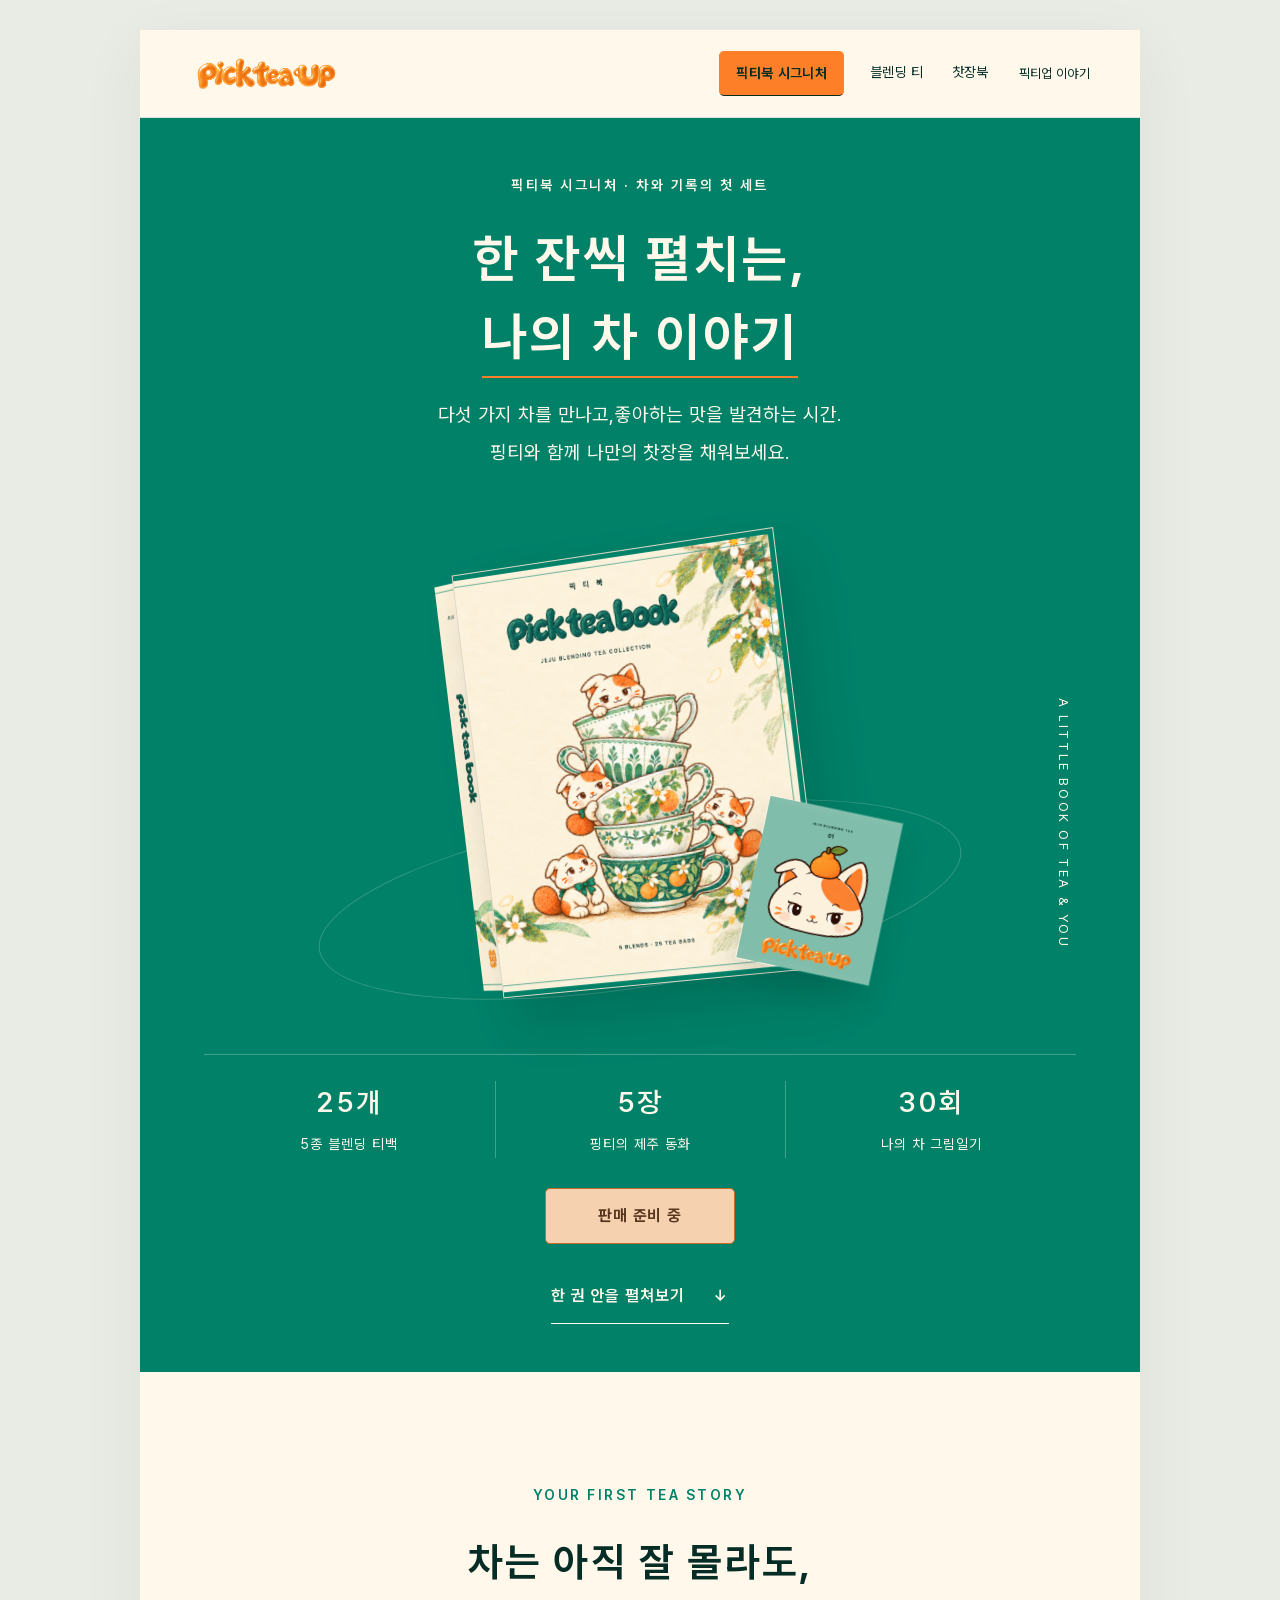
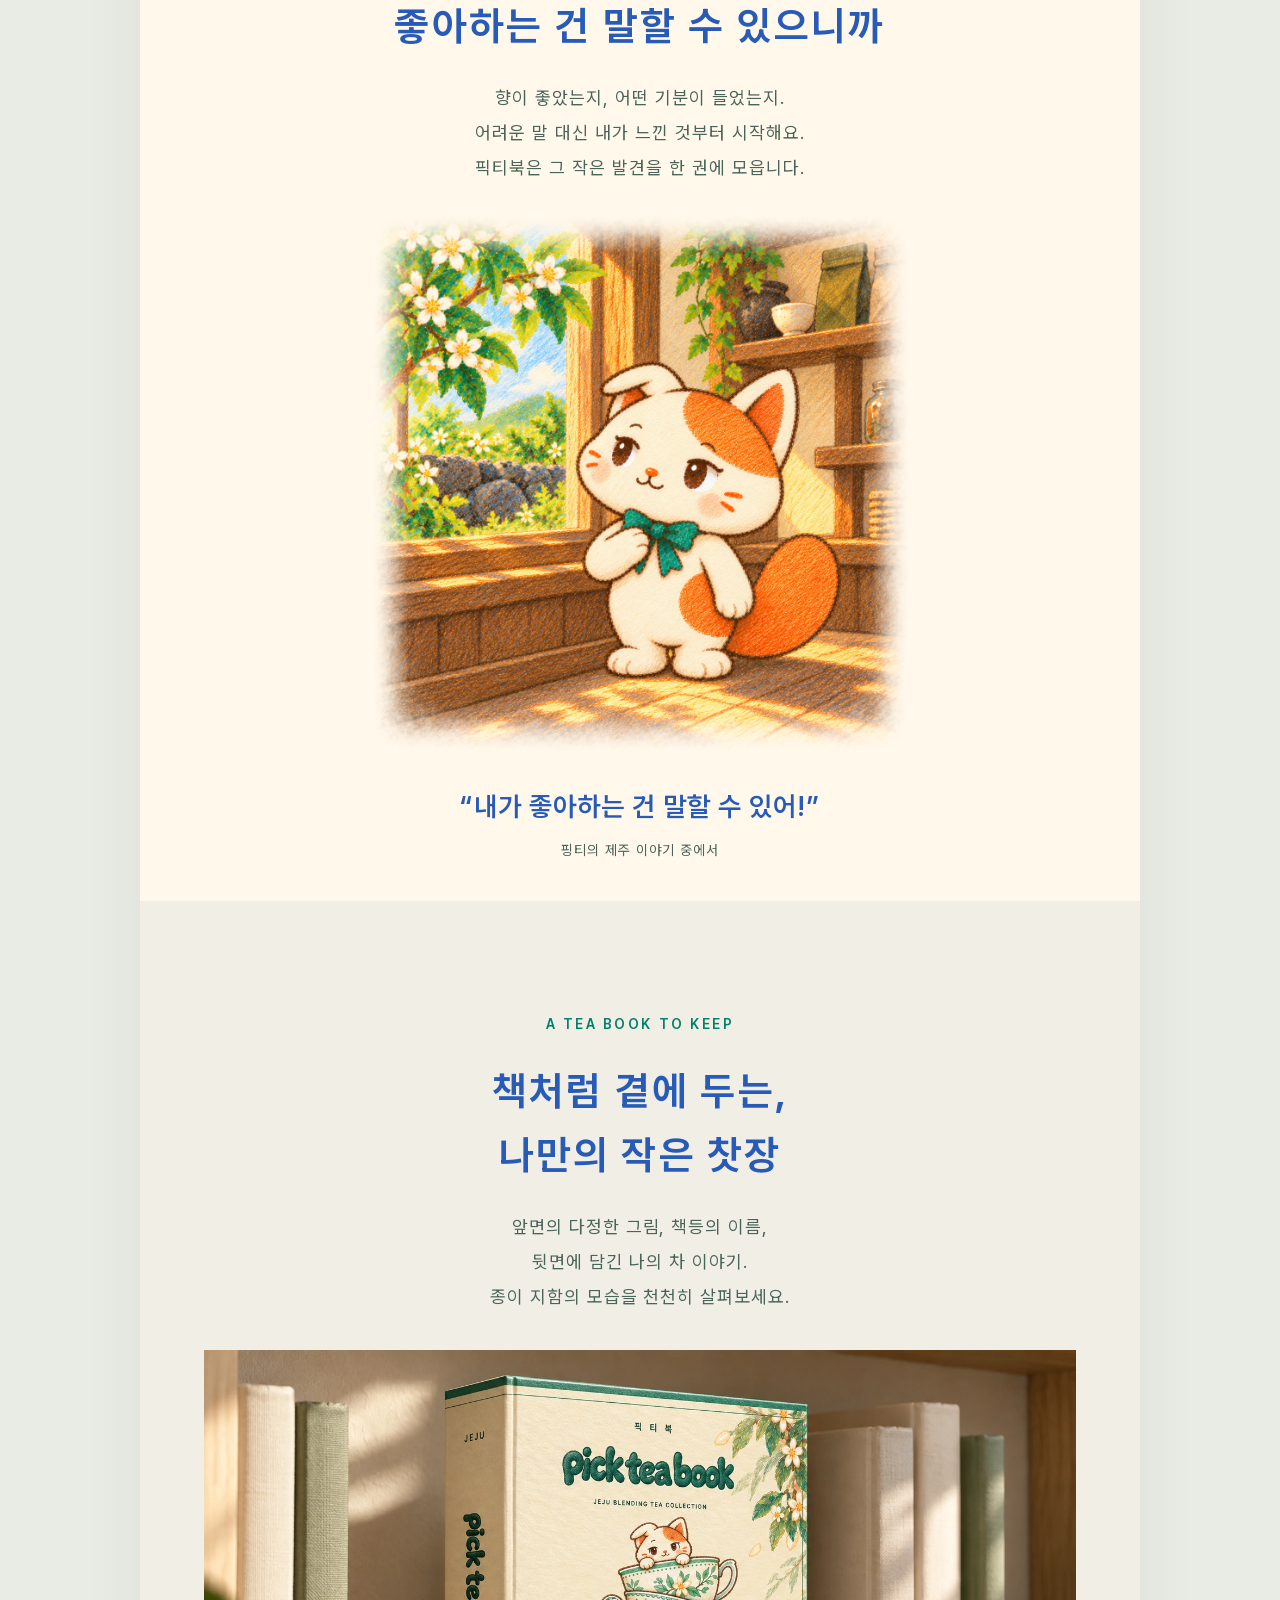
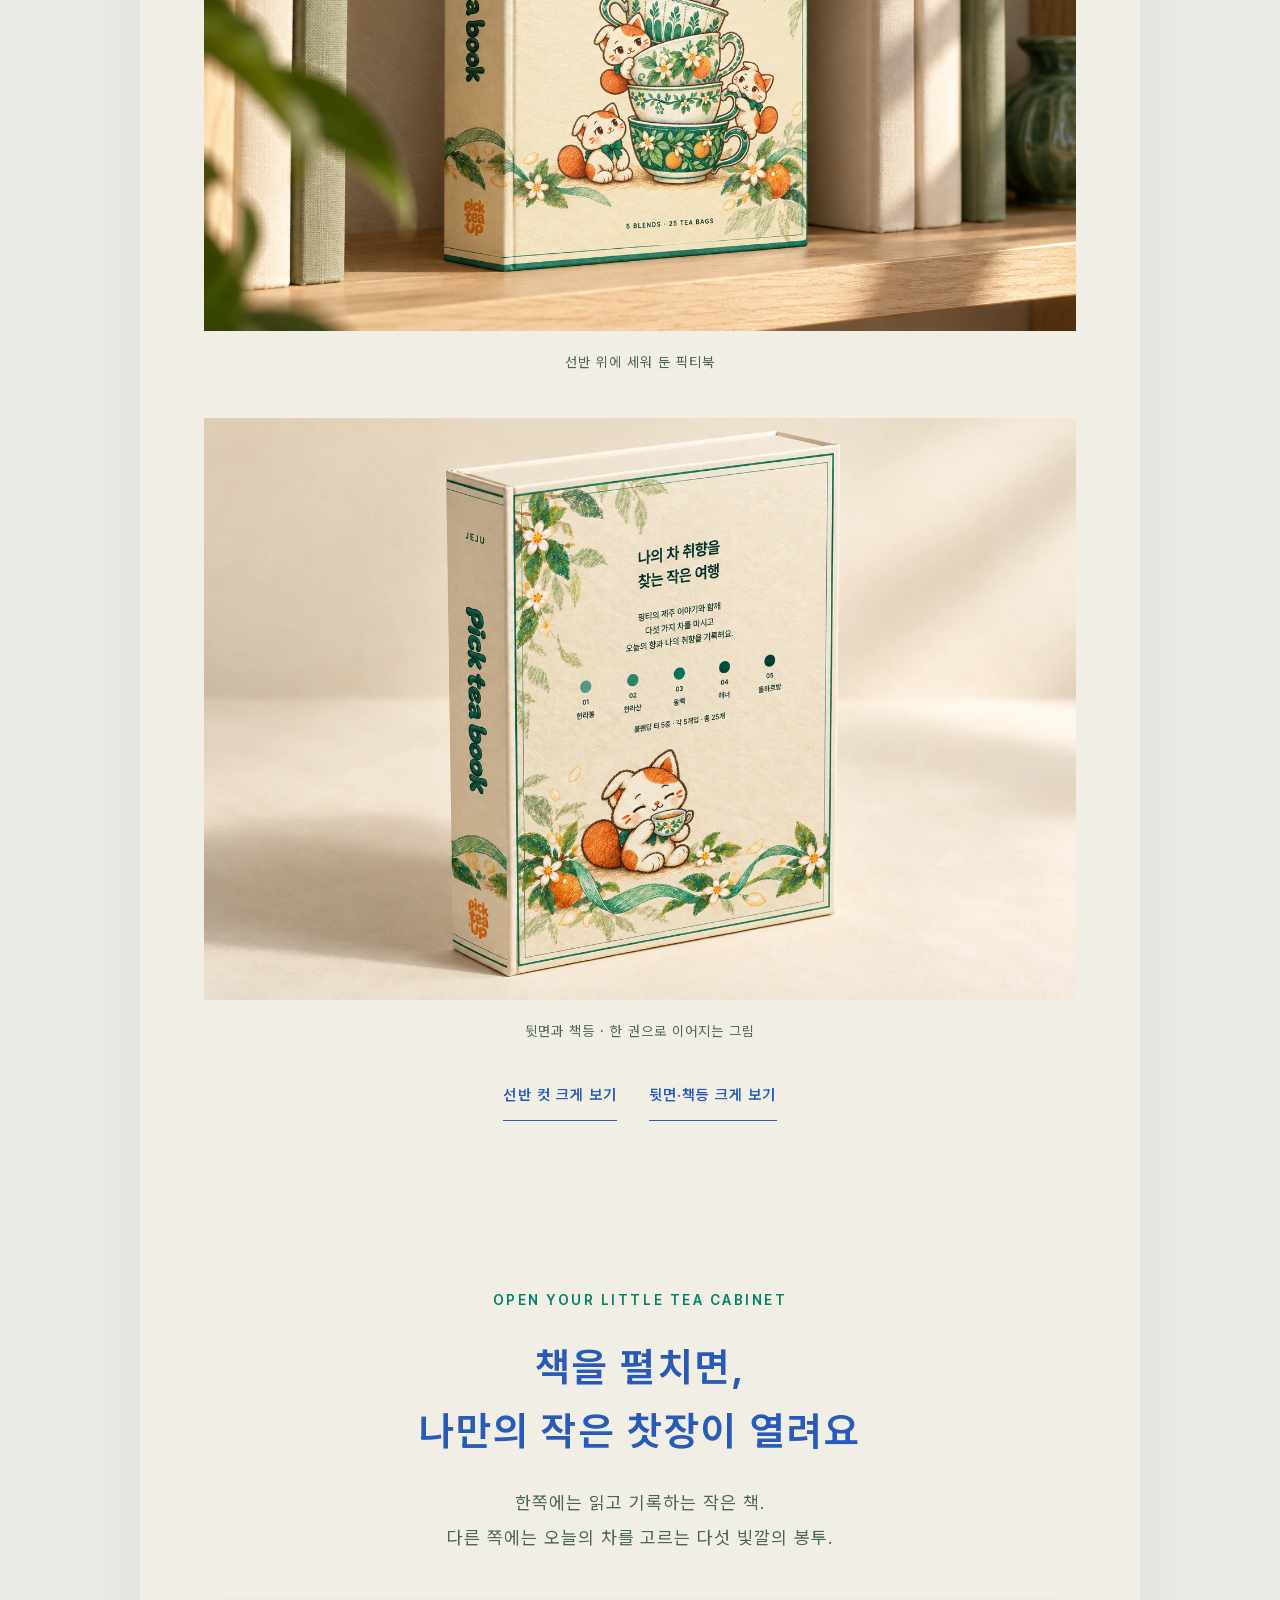
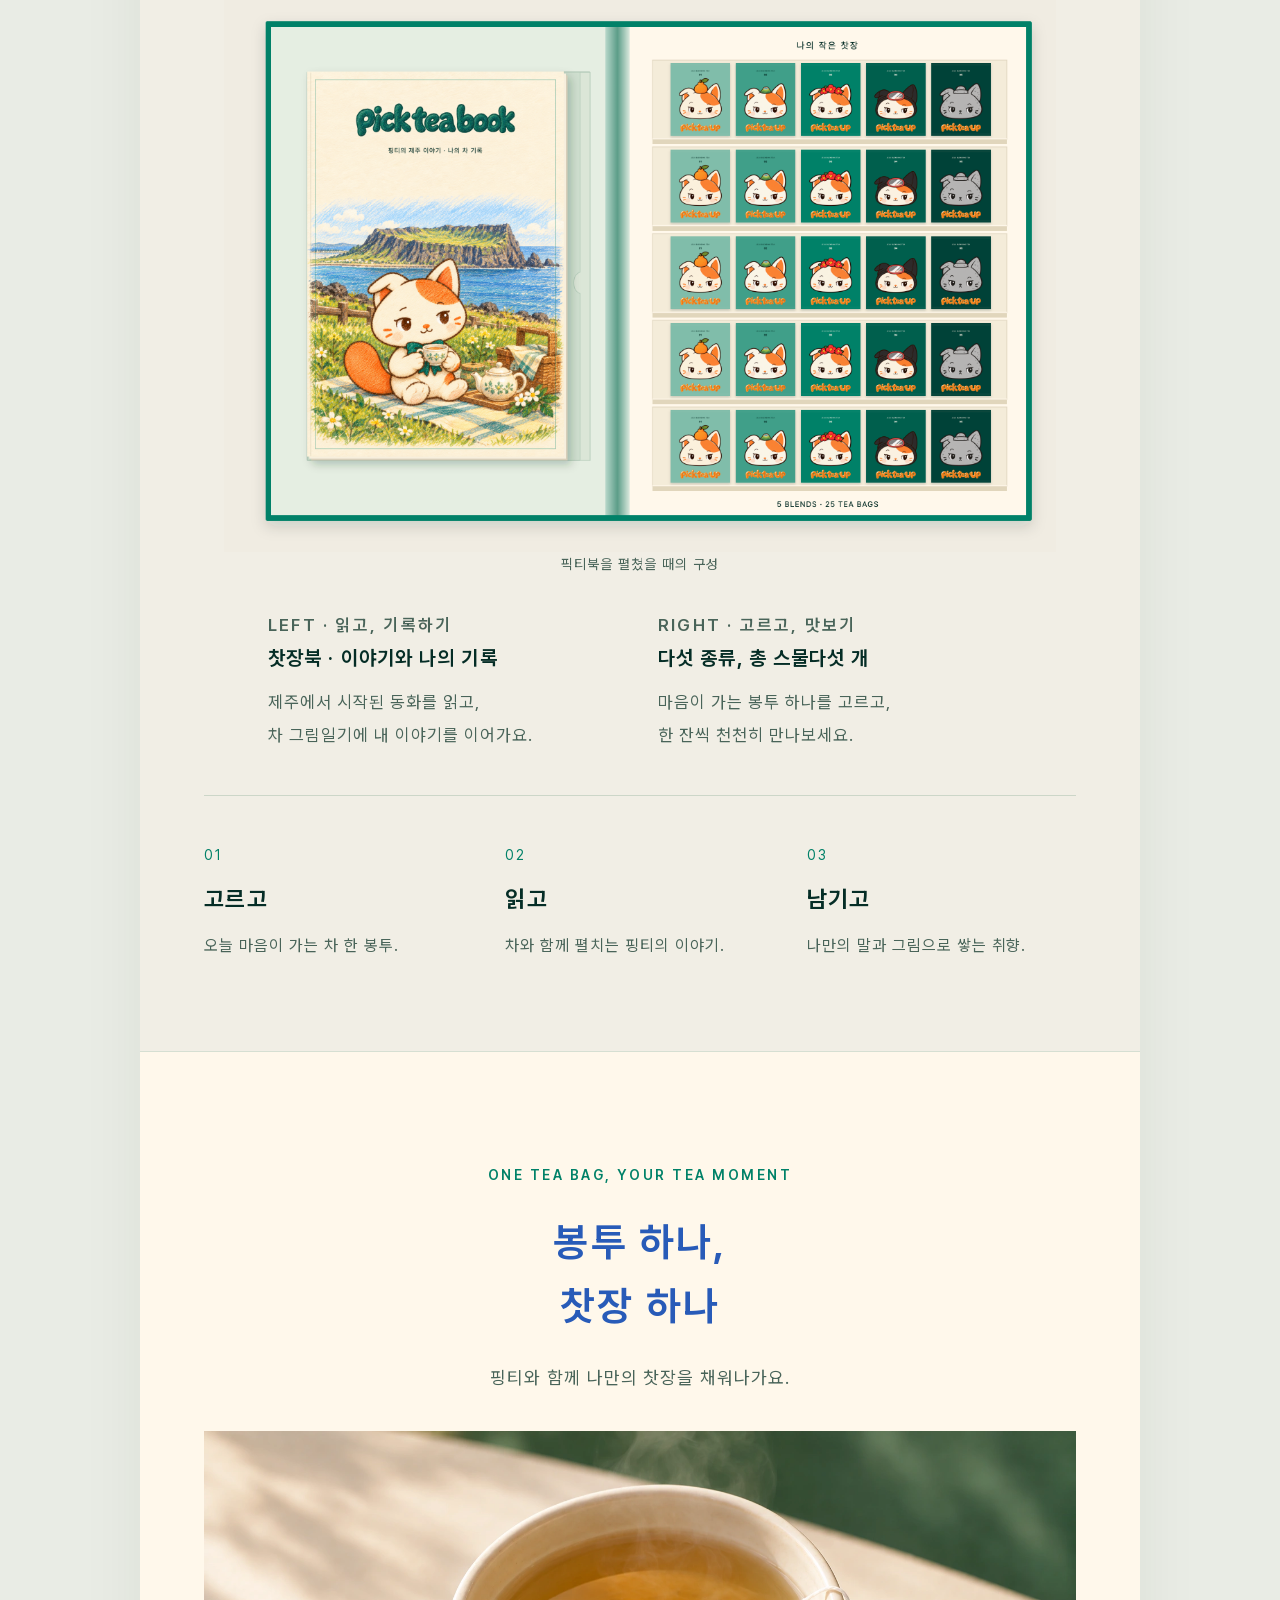
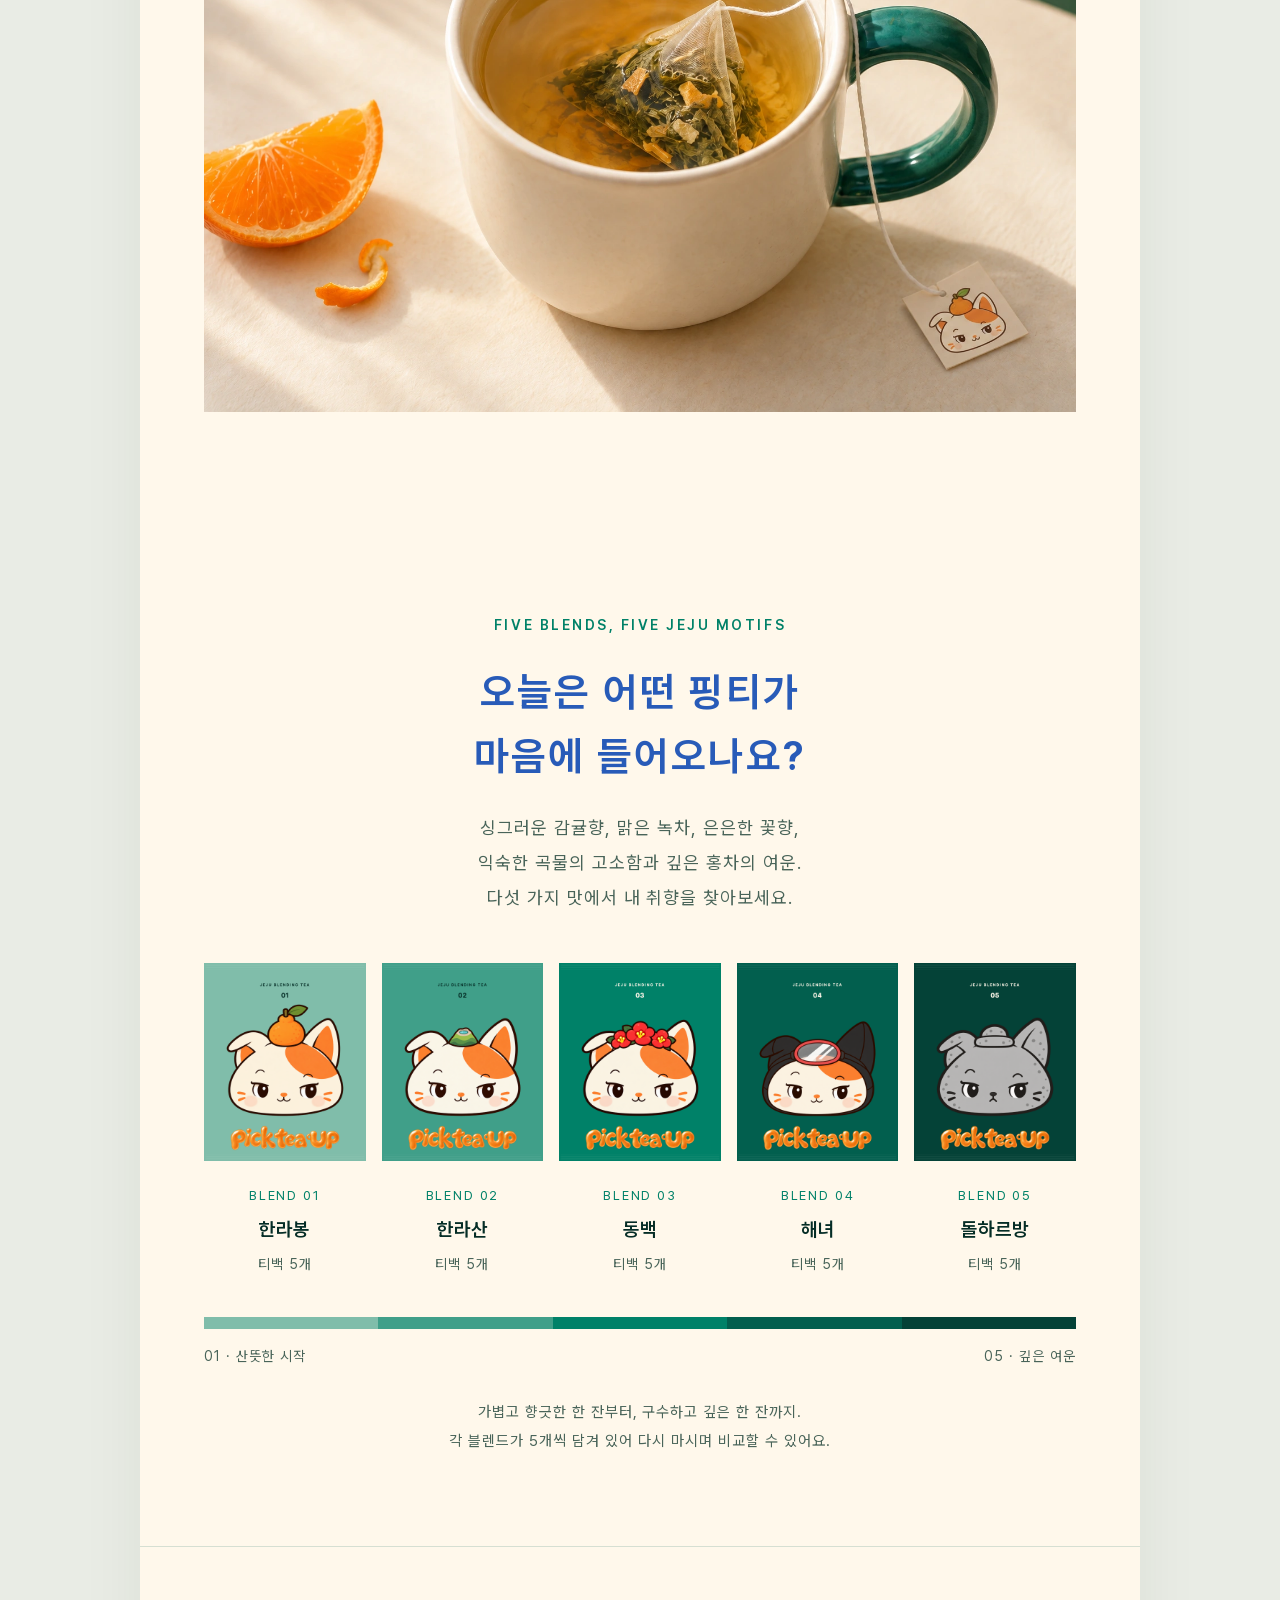
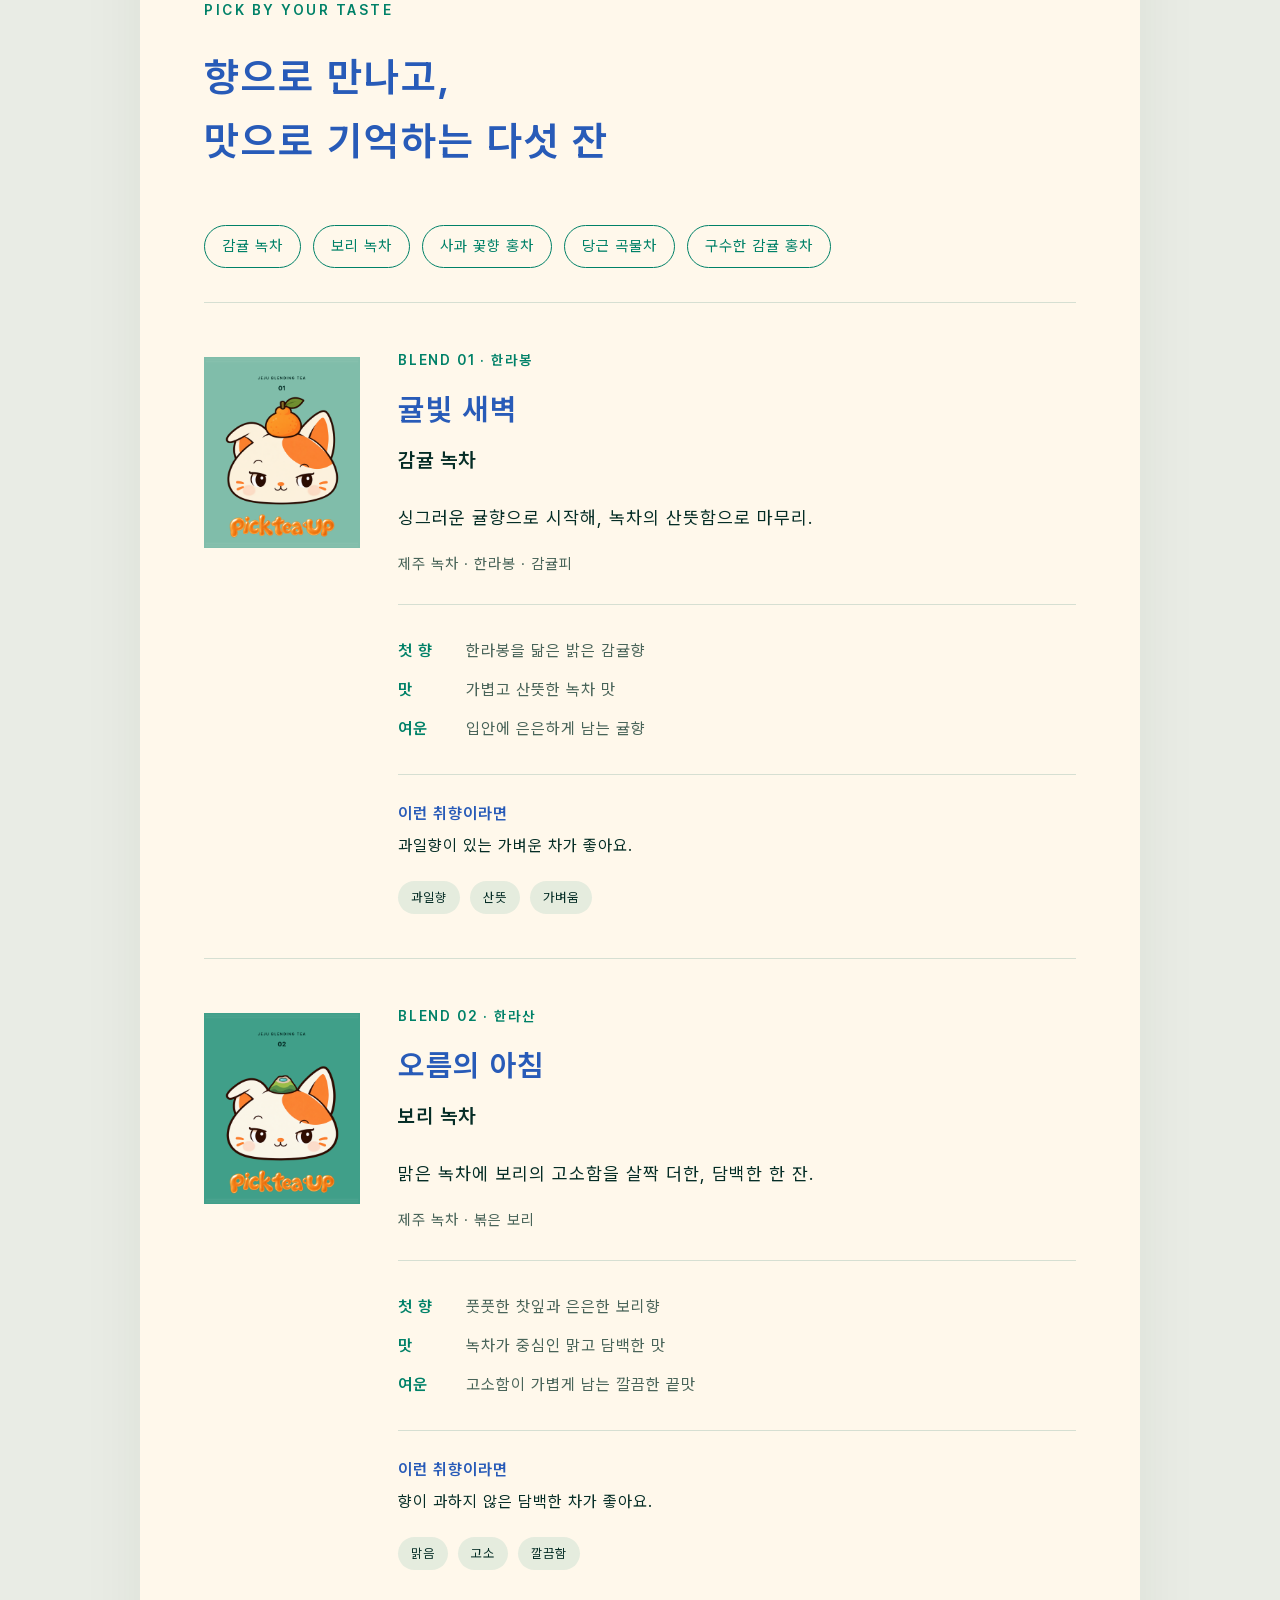
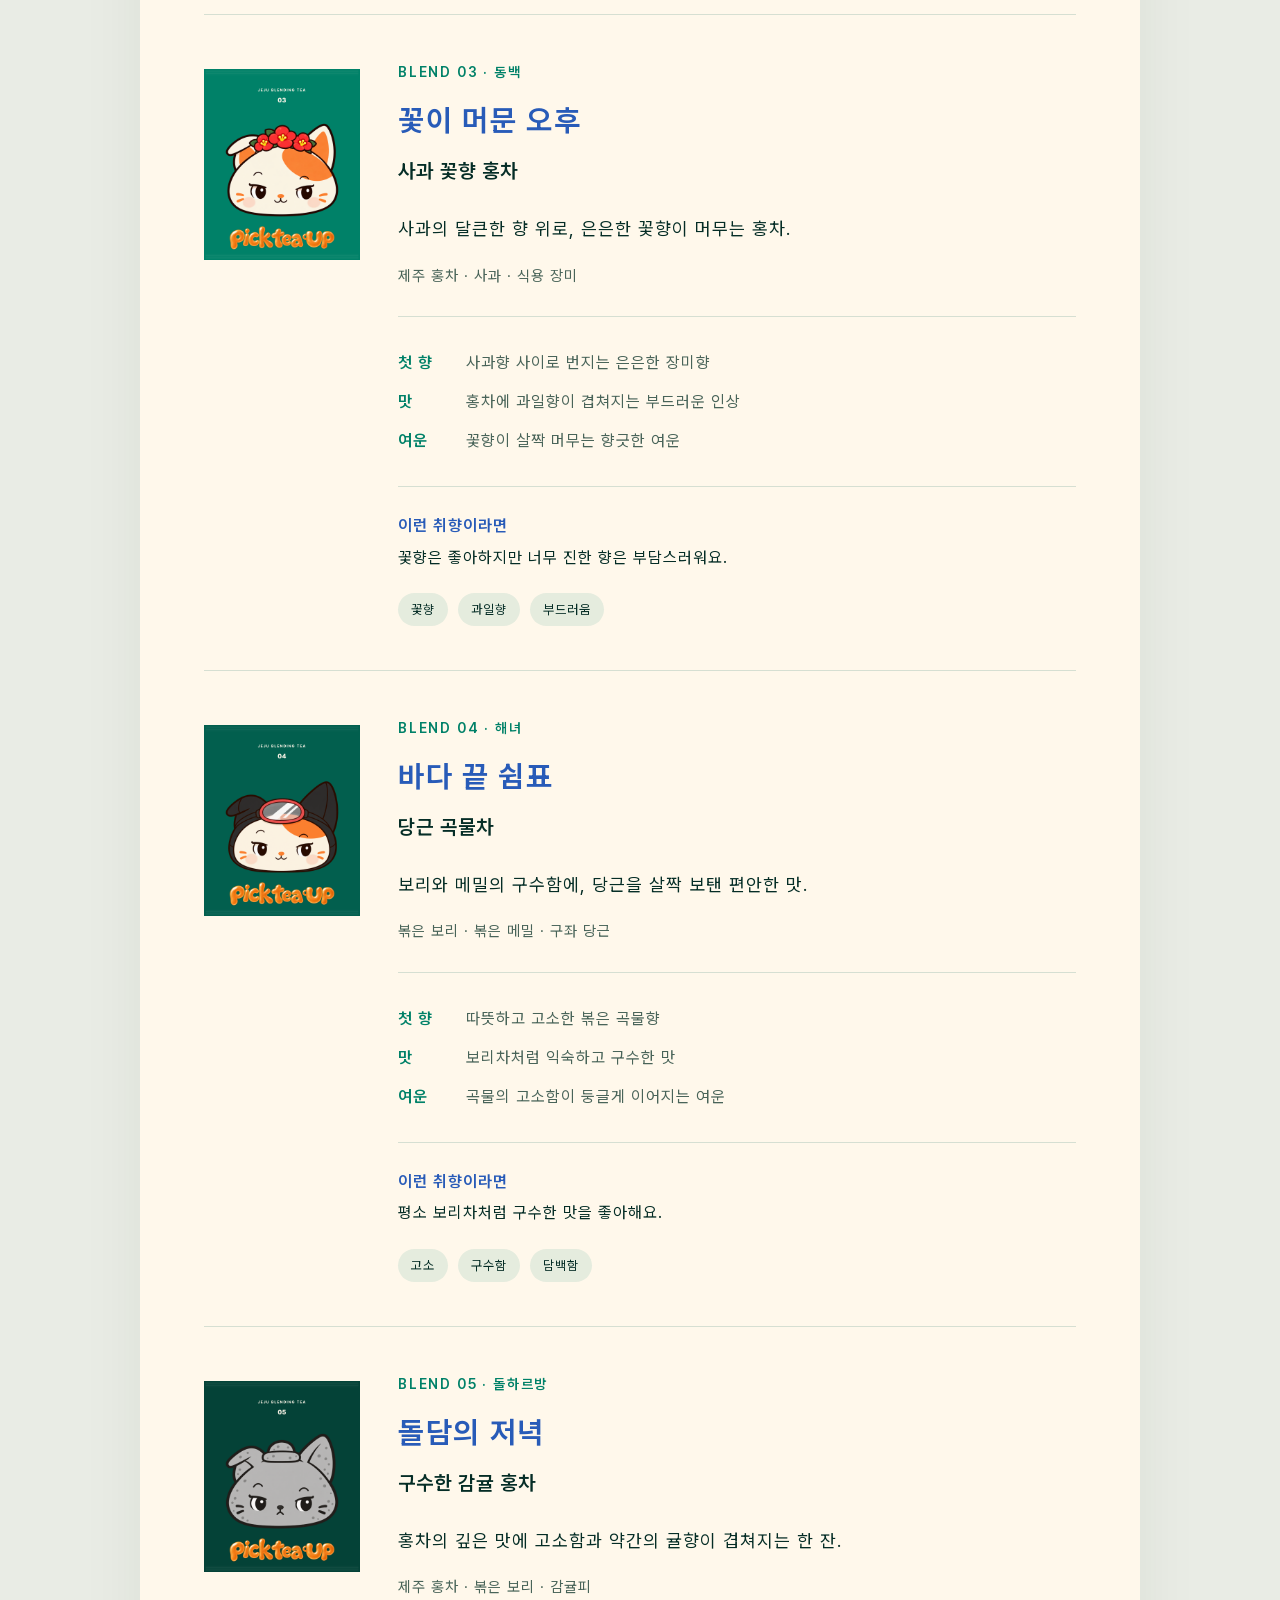
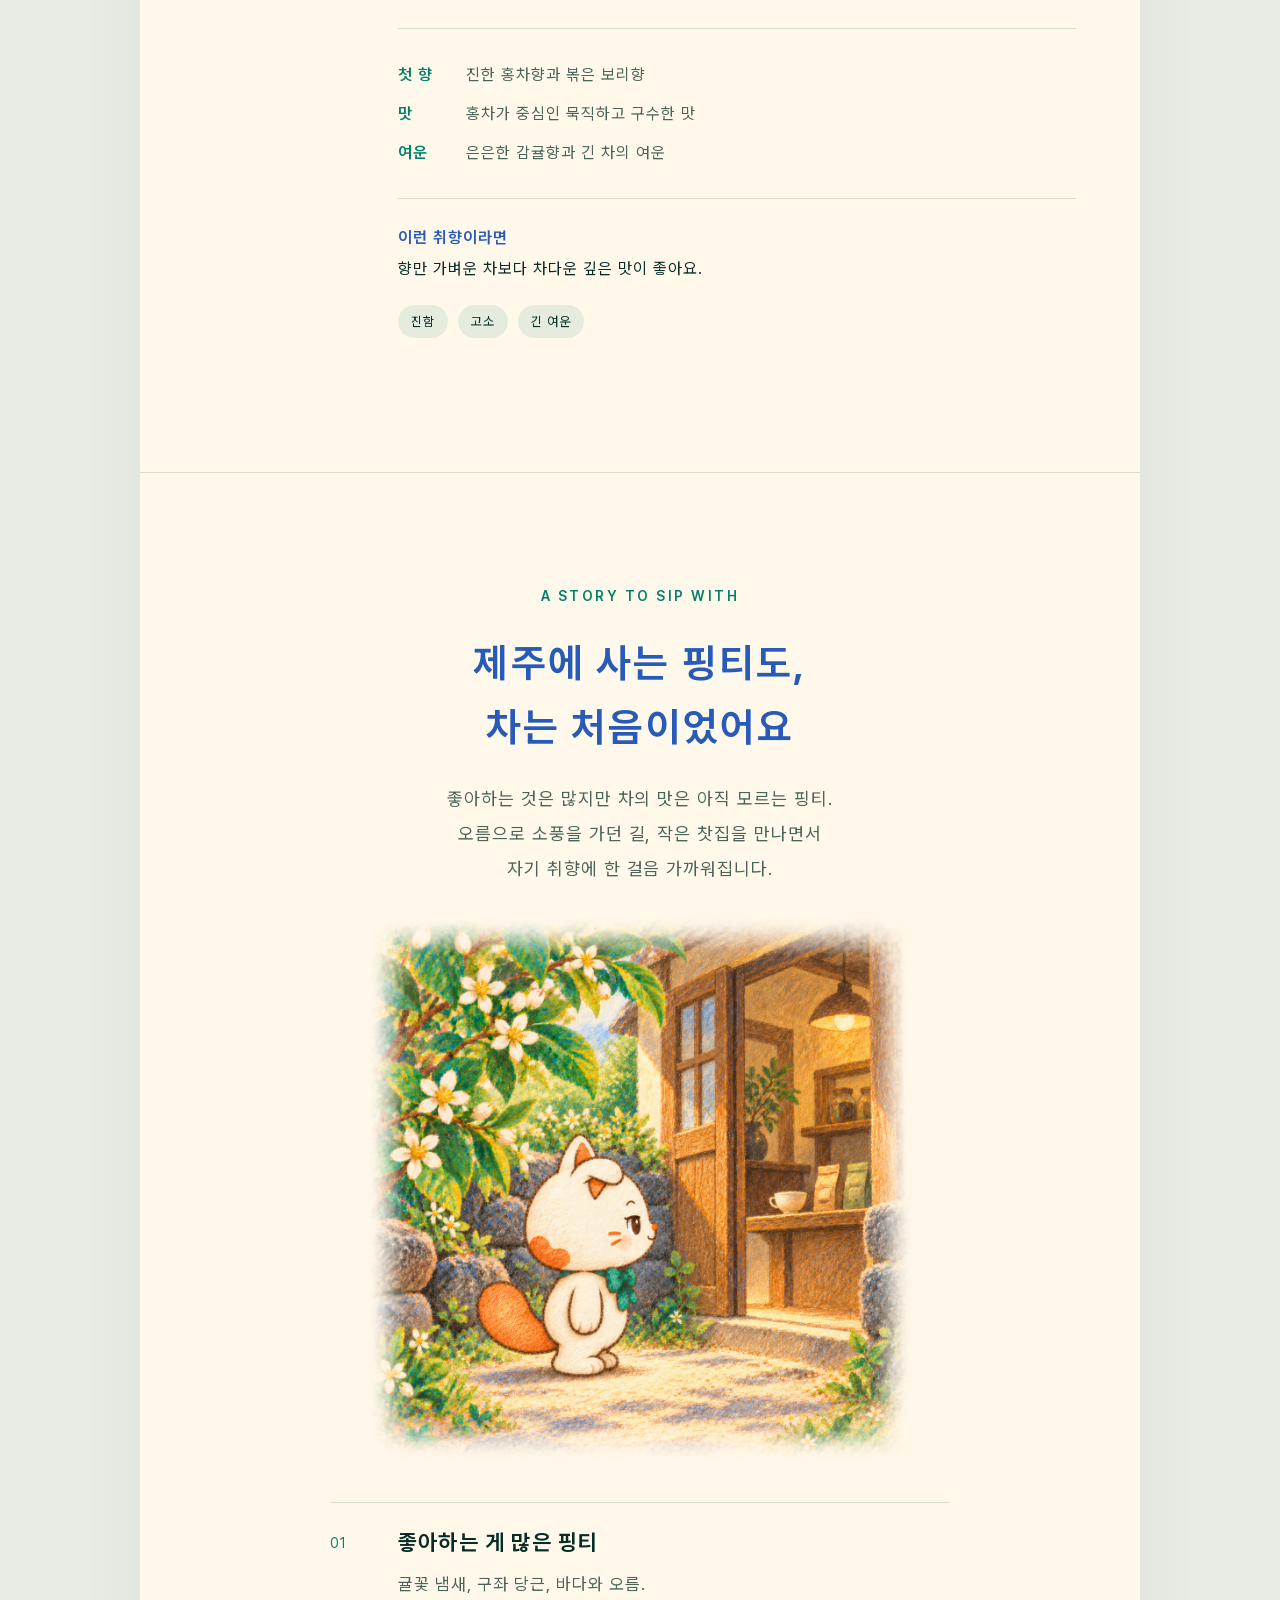
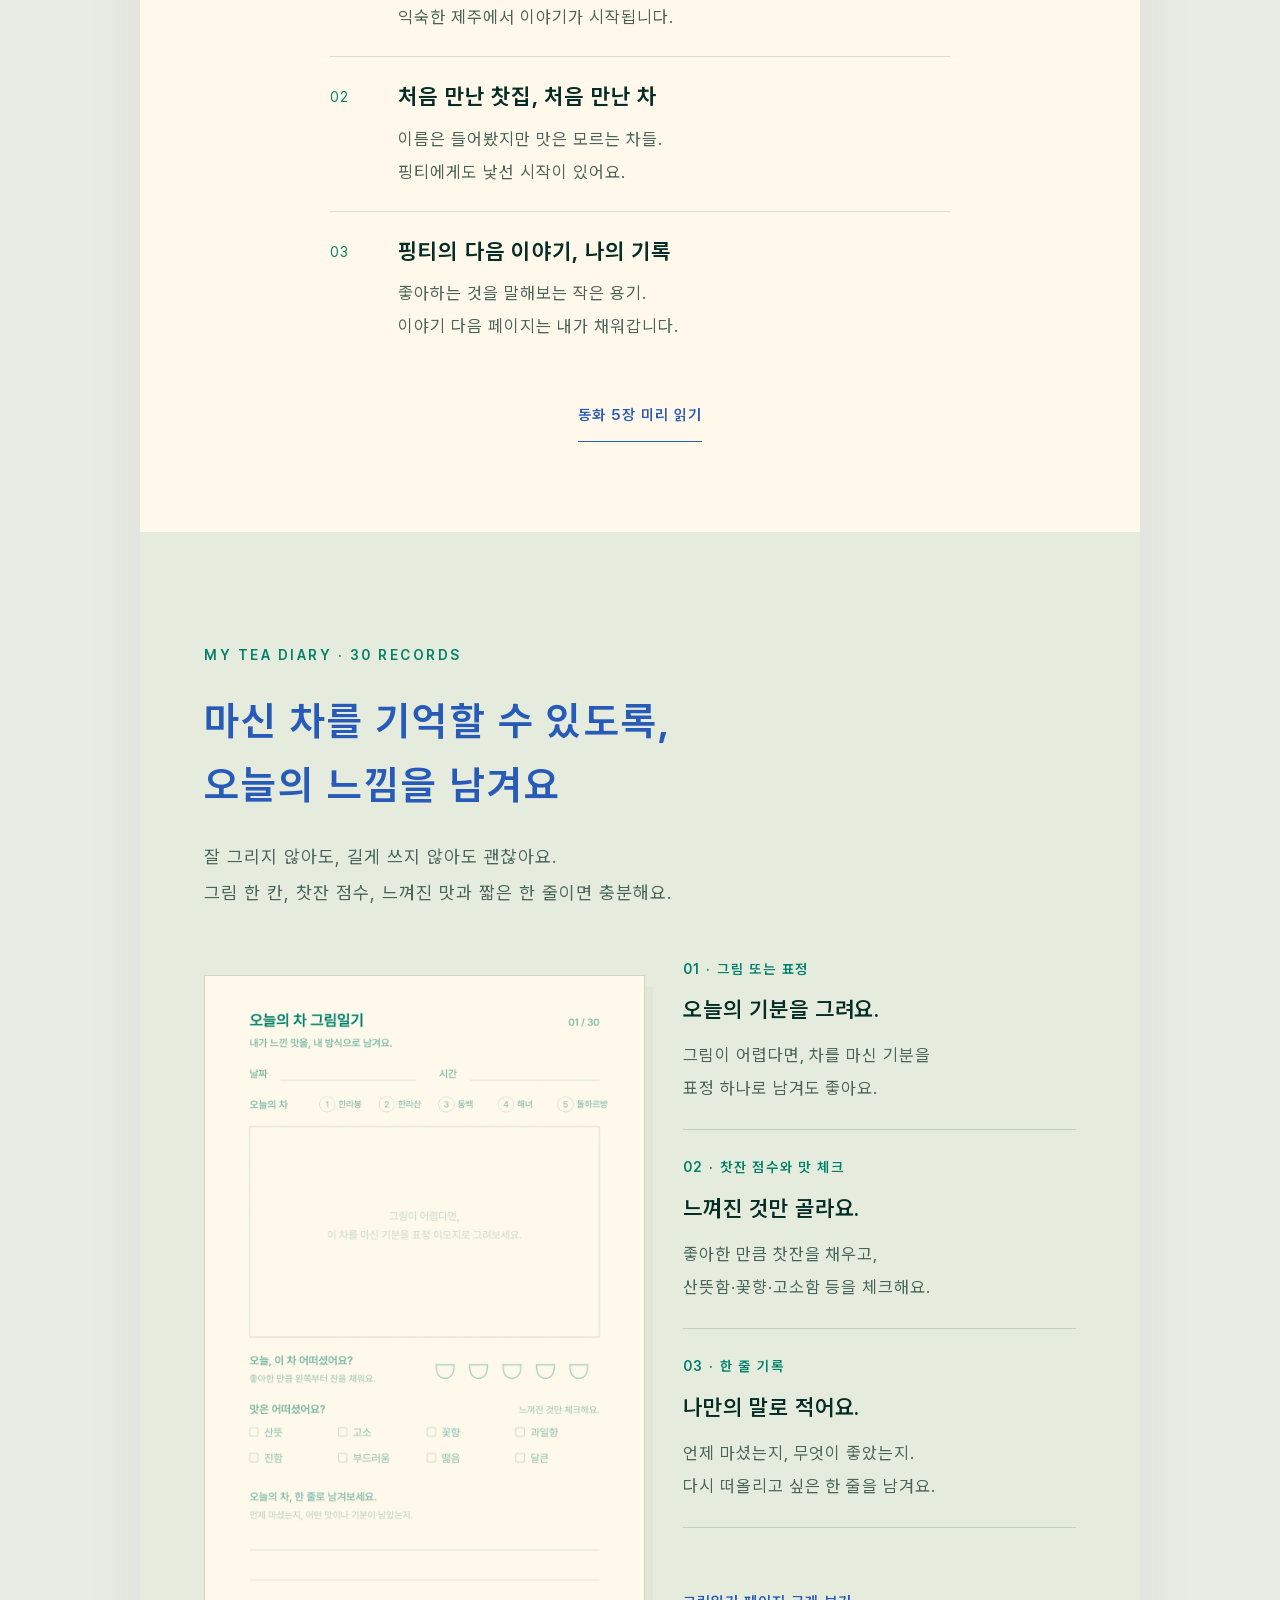
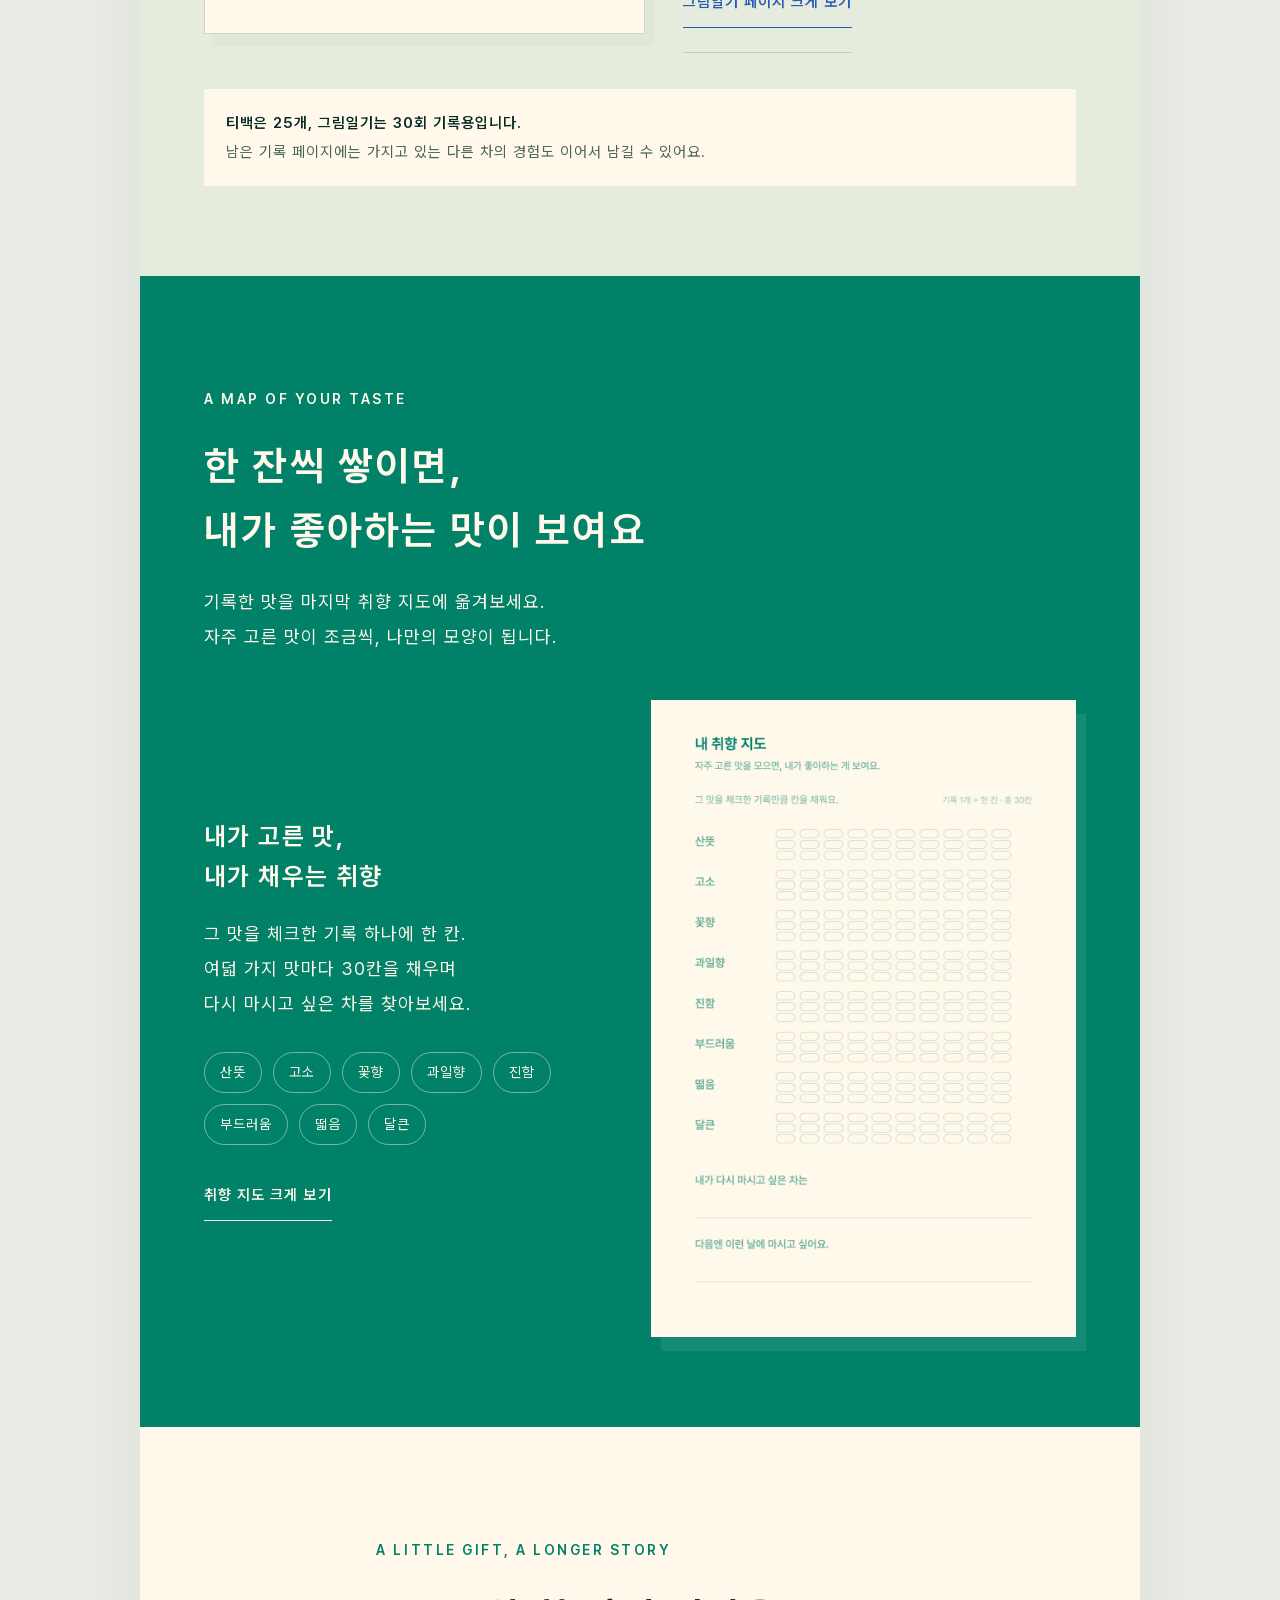
==== commit 7f162c38: "Refine Pick Tea Up experience and brand story" ====
--- a/signature/index.html
+++ b/signature/index.html
@@ -17,15 +17,15 @@
 <meta name="twitter:description" content="다섯 가지 블렌딩 티백 25개, 핑티의 제주 동화, 30회 차 그림일기와 취향 지도. 픽티북으로 나만의 차 이야기를 시작하세요.">
 <meta name="twitter:image" content="https://emma-neway-coder.github.io/pickteaup-jeju/assets/brand/share-preview-v1.png">
 <meta name="twitter:image:alt" content="픽티업 Pick tea Up 로고">
-<link rel="stylesheet" href="../navigation.css"><link rel="stylesheet" href="../baseline-no-motion.css"><link rel="stylesheet" href="dawn-preview.css"></head><body><main class="page" id="top">
-<header class="site-header product-navigation"><a class="brand-link" href="../index.html" aria-label="픽티업 홈"><img src="../assets/brand/logo.png" alt="픽티업 Pick tea up" width="2172" height="724" decoding="async"></a><nav aria-label="상품 메뉴"><a class="signature-nav" href="../signature/" aria-current="page"><span>픽티북</span> <span>시그니처</span></a><a class="" href="../book.html">찻장북</a><a class="" href="../blends.html">블렌딩 티</a></nav><a class="brand-story-link" href="../brand.html">픽티업 이야기</a></header>
-<section class="hero" id="hero" data-export="01-처음-펼치는-픽티북"><p class="eyebrow">픽티북 시그니처 · 차와 기록의 첫 세트</p><h1>한 잔씩 펼치는,<br><span>나의 차 이야기</span></h1><p class="lead">다섯 가지 차를 만나고,<br class="mobile-break">좋아하는 맛을 발견하는 시간.<br>핑티와 함께 나만의 찻장을 채워보세요.</p><div class="hero-product"><div class="product-orbit"></div><div class="book-object " role="img" aria-label="찻잔과 핑티가 그려진 책 모양 픽티북 패키지 디자인 시안"><div class="book-spine"><img src="../assets/packaging/package-spine.webp" alt="" width="192" height="1440"></div><div class="book-cover"><img src="../assets/packaging/package-front.webp" alt="" width="1104" height="1440"></div></div><img class="hero-sachet" src="../assets/packaging/blend-01.webp" alt="한라봉 모티프의 01번 개별 티백 봉투" width="900" height="1100"><span class="hero-side">A LITTLE BOOK OF TEA & YOU</span></div><div class="facts-ribbon"><div><strong>25개</strong><span>5종 블렌딩 티백</span></div><div><strong>5장</strong><span>핑티의 제주 동화</span></div><div><strong>30회</strong><span>나의 차 그림일기</span></div></div><a class="text-link screen-only" href="#inside">한 권 안을 펼쳐보기 <span aria-hidden="true">↓</span></a></section>
+<link rel="stylesheet" href="../navigation.css"><link rel="stylesheet" href="../baseline-no-motion.css"><link rel="stylesheet" href="dawn-preview.css"></head><body><a class="skip-link" href="#hero">본문으로 이동</a><main class="page" id="top">
+<header class="site-header product-navigation"><a class="brand-link" href="../index.html" aria-label="픽티업 홈"><img src="../assets/brand/logo.png" alt="픽티업 Pick tea up" width="2172" height="724" decoding="async"></a><nav aria-label="상품 메뉴"><a class="signature-nav" href="../signature/" aria-current="page"><span>픽티북</span> <span>시그니처</span></a><a class="" href="../blends.html">블렌딩 티</a><a class="" href="../book.html">찻장북</a></nav><a class="brand-story-link" href="../brand.html">픽티업 이야기</a></header>
+<section class="hero" id="hero" data-export="01-처음-펼치는-픽티북"><p class="eyebrow">픽티북 시그니처 · 차와 기록의 첫 세트</p><h1>한 잔씩 펼치는,<br><span>나의 차 이야기</span></h1><p class="lead">다섯 가지 차를 만나고,<br class="mobile-break">좋아하는 맛을 발견하는 시간.<br>핑티와 함께 나만의 찻장을 채워보세요.</p><div class="hero-product"><div class="product-orbit"></div><div class="book-object " role="img" aria-label="찻잔과 핑티가 그려진 책 모양 픽티북 패키지 디자인 시안"><div class="book-spine"><img src="../assets/packaging/package-spine.webp" alt="" width="192" height="1440"></div><div class="book-cover"><img src="../assets/packaging/package-front.webp" alt="" width="1104" height="1440"></div></div><img class="hero-sachet" src="../assets/packaging/blend-01.webp" alt="한라봉 모티프의 01번 개별 티백 봉투" width="900" height="1100"><span class="hero-side">A LITTLE BOOK OF TEA & YOU</span></div><div class="facts-ribbon"><div><strong>25개</strong><span>5종 블렌딩 티백</span></div><div><strong>5장</strong><span>핑티의 제주 동화</span></div><div><strong>30회</strong><span>나의 차 그림일기</span></div></div><div class="signature-purchase"><button class="purchase-status" type="button" disabled>판매 준비 중</button></div><a class="text-link screen-only" href="#inside">한 권 안을 펼쳐보기 <span aria-hidden="true">↓</span></a></section>
 <section class="section intro center" data-export="02-차를-몰라도-괜찮아요"><div class="section-head"><p class="eyebrow">YOUR FIRST TEA STORY</p><h2>차는 아직 잘 몰라도,<br><em>좋아하는 건 말할 수 있으니까</em></h2><p>향이 좋았는지, 어떤 기분이 들었는지.<br>어려운 말 대신 내가 느낀 것부터 시작해요.<br>픽티북은 그 작은 발견을 한 권에 모읍니다.</p></div><img class="intro-art" src="../assets/storybook/scene-04.webp" width="1536" height="1536" loading="lazy" alt="제주 풍경을 바라보며 자신이 좋아하는 것을 떠올리는 핑티"><p class="quote">“내가 좋아하는 건 말할 수 있어!”</p><p class="caption">핑티의 제주 이야기 중에서</p></section>
-<section class="section package-details" id="package-details" data-export="02b-선반과-책등"><div class="section-head center"><p class="eyebrow">A TEA BOOK TO KEEP</p><h2>책처럼 곁에 두는,<br>나만의 작은 찻장</h2><p>앞면의 다정한 그림, 책등의 이름,<br>뒷면에 담긴 나의 차 이야기.<br>종이 지함의 모습을 천천히 살펴보세요.</p></div><figure class="product-photo"><img src="../assets/photos/carton-shelf-v1.webp" width="1536" height="1024" loading="lazy" alt="책장 선반에 세워 둔 픽티북 종이 지함의 앞면과 책등"><figcaption>선반 위에 세워 둔 픽티북</figcaption></figure><figure class="product-photo"><img src="../assets/photos/carton-back-spine-v1.webp" width="1536" height="1024" loading="lazy" alt="픽티북 종이 지함의 뒷면, 책등, 종이 모서리와 두께를 보여주는 가까운 장면"><figcaption>뒷면과 책등 · 한 권으로 이어지는 그림</figcaption></figure><div class="photo-zoom screen-only"><button class="plain-button" data-photo="carton-shelf-v1" data-title="선반 위의 픽티북">선반 컷 크게 보기 ↗</button><button class="plain-button" data-photo="carton-back-spine-v1" data-title="픽티북 뒷면과 책등">뒷면·책등 크게 보기 ↗</button></div></section><section class="section open" id="inside" data-export="03-한-권-안에-담긴-것들"><div class="section-head center"><p class="eyebrow">OPEN YOUR LITTLE TEA CABINET</p><h2>책을 펼치면,<br>나만의 작은 찻장이 열려요</h2><p>한쪽에는 읽고 기록하는 작은 책.<br>다른 쪽에는 오늘의 차를 고르는 다섯 빛깔의 봉투.</p></div><figure class="open-figure"><img src="../assets/packaging/package-open.webp" width="2400" height="1600" loading="lazy" alt="왼쪽에 동화와 기록책, 오른쪽에 5종 티백이 각각 5개씩 수납된 픽티북 펼침 디자인 시안"><figcaption class="caption">픽티북을 펼쳤을 때의 구성</figcaption></figure><div class="open-explain"><div><p class="number-label">LEFT · 읽고, 기록하기</p><h3 class="mini-title">찻장북 · 이야기와 나의 기록</h3><p>제주에서 시작된 동화를 읽고,<br>차 그림일기에 내 이야기를 이어가요.</p></div><div><p class="number-label">RIGHT · 고르고, 맛보기</p><h3 class="mini-title">다섯 종류, 총 스물다섯 개</h3><p>마음이 가는 봉투 하나를 고르고,<br>한 잔씩 천천히 만나보세요.</p></div></div><div class="process"><div><p class="step">01</p><h3>고르고</h3><p>오늘 마음이 가는 차 한 봉투.</p></div><div><p class="step">02</p><h3>읽고</h3><p>차와 함께 펼치는 핑티의 이야기.</p></div><div><p class="step">03</p><h3>남기고</h3><p>나만의 말과 그림으로 쌓는 취향.</p></div></div></section>
+<section class="section package-details" id="package-details" data-export="02b-선반과-책등"><div class="section-head center"><p class="eyebrow">A TEA BOOK TO KEEP</p><h2>책처럼 곁에 두는,<br>나만의 작은 찻장</h2><p>앞면의 다정한 그림, 책등의 이름,<br>뒷면에 담긴 나의 차 이야기.<br>종이 지함의 모습을 천천히 살펴보세요.</p></div><figure class="product-photo"><img src="../assets/photos/carton-shelf-v1.webp" width="1536" height="1024" loading="lazy" alt="책장 선반에 세워 둔 픽티북 종이 지함의 앞면과 책등"><figcaption>선반 위에 세워 둔 픽티북</figcaption></figure><figure class="product-photo"><img src="../assets/photos/carton-back-spine-v1.webp" width="1536" height="1024" loading="lazy" alt="픽티북 종이 지함의 뒷면, 책등, 종이 모서리와 두께를 보여주는 가까운 장면"><figcaption>뒷면과 책등 · 한 권으로 이어지는 그림</figcaption></figure><div class="photo-zoom screen-only"><button class="plain-button" data-photo="carton-shelf-v1" data-title="선반 위의 픽티북">선반 컷 크게 보기</button><button class="plain-button" data-photo="carton-back-spine-v1" data-title="픽티북 뒷면과 책등">뒷면·책등 크게 보기</button></div></section><section class="section open" id="inside" data-export="03-한-권-안에-담긴-것들"><div class="section-head center"><p class="eyebrow">OPEN YOUR LITTLE TEA CABINET</p><h2>책을 펼치면,<br>나만의 작은 찻장이 열려요</h2><p>한쪽에는 읽고 기록하는 작은 책.<br>다른 쪽에는 오늘의 차를 고르는 다섯 빛깔의 봉투.</p></div><figure class="open-figure"><img src="../assets/packaging/package-open.webp" width="2400" height="1600" loading="lazy" alt="왼쪽에 동화와 기록책, 오른쪽에 5종 티백이 각각 5개씩 수납된 픽티북 펼침 디자인 시안"><figcaption class="caption">픽티북을 펼쳤을 때의 구성</figcaption></figure><div class="open-explain"><div><p class="number-label">LEFT · 읽고, 기록하기</p><h3 class="mini-title">찻장북 · 이야기와 나의 기록</h3><p>제주에서 시작된 동화를 읽고,<br>차 그림일기에 내 이야기를 이어가요.</p></div><div><p class="number-label">RIGHT · 고르고, 맛보기</p><h3 class="mini-title">다섯 종류, 총 스물다섯 개</h3><p>마음이 가는 봉투 하나를 고르고,<br>한 잔씩 천천히 만나보세요.</p></div></div><div class="process"><div><p class="step">01</p><h3>고르고</h3><p>오늘 마음이 가는 차 한 봉투.</p></div><div><p class="step">02</p><h3>읽고</h3><p>차와 함께 펼치는 핑티의 이야기.</p></div><div><p class="step">03</p><h3>남기고</h3><p>나만의 말과 그림으로 쌓는 취향.</p></div></div></section>
 <section class="section brewing" id="brewing" data-export="03b-머그에서-우러나는-차"><div class="section-head center"><p class="eyebrow">ONE TEA BAG, YOUR TEA MOMENT</p><h2>봉투 하나,<br>찻장 하나</h2><p>핑티와 함께 나만의 찻장을 채워나가요.</p></div><figure class="product-photo"><img src="../assets/photos/tea-brewing-tagged-v1.webp" width="1536" height="1024" loading="lazy" alt="에메랄드 손잡이의 크림색 머그에서 차가 우러나고, 한라봉 핑티가 인쇄된 티백 태그가 찻잔 옆에 놓인 장면"></figure></section><section class="section blends" data-export="04-다섯-빛깔의-티백"><div class="section-head center"><p class="eyebrow">FIVE BLENDS, FIVE JEJU MOTIFS</p><h2>오늘은 어떤 핑티가<br>마음에 들어오나요?</h2><p>싱그러운 감귤향, 맑은 녹차, 은은한 꽃향,<br>익숙한 곡물의 고소함과 깊은 홍차의 여운.<br>다섯 가지 맛에서 내 취향을 찾아보세요.</p></div><div class="blend-list"><figure class="blend-item"><img src="../assets/packaging/blend-01.webp" width="900" height="1100" loading="lazy" alt="한라봉 모티프의 01번 티백 봉투 앞면"><figcaption><p class="blend-index">BLEND 01</p><h3>한라봉</h3><p>티백 5개</p></figcaption></figure><figure class="blend-item"><img src="../assets/packaging/blend-02.webp" width="900" height="1100" loading="lazy" alt="한라산 모티프의 02번 티백 봉투 앞면"><figcaption><p class="blend-index">BLEND 02</p><h3>한라산</h3><p>티백 5개</p></figcaption></figure><figure class="blend-item"><img src="../assets/packaging/blend-03.webp" width="900" height="1100" loading="lazy" alt="동백 모티프의 03번 티백 봉투 앞면"><figcaption><p class="blend-index">BLEND 03</p><h3>동백</h3><p>티백 5개</p></figcaption></figure><figure class="blend-item"><img src="../assets/packaging/blend-04.webp" width="900" height="1100" loading="lazy" alt="해녀 모티프의 04번 티백 봉투 앞면"><figcaption><p class="blend-index">BLEND 04</p><h3>해녀</h3><p>티백 5개</p></figcaption></figure><figure class="blend-item"><img src="../assets/packaging/blend-05.webp" width="900" height="1100" loading="lazy" alt="돌하르방 모티프의 05번 티백 봉투 앞면"><figcaption><p class="blend-index">BLEND 05</p><h3>돌하르방</h3><p>티백 5개</p></figcaption></figure></div><div class="green-spectrum" aria-hidden="true"><i></i><i></i><i></i><i></i><i></i></div><div class="spectrum-labels"><span>01 · 산뜻한 시작</span><span>05 · 깊은 여운</span></div><p class="blend-note">가볍고 향긋한 한 잔부터, 구수하고 깊은 한 잔까지.<br>각 블렌드가 5개씩 담겨 있어 다시 마시며 비교할 수 있어요.</p></section><section class="section flavor-section" id="taste" data-export="04b-맛별-큐레이션"><div class="section-head"><p class="eyebrow">PICK BY YOUR TASTE</p><h2>향으로 만나고,<br>맛으로 기억하는 다섯 잔</h2></div><div class="flavor-curation"><nav class="flavor-nav" aria-label="원하는 맛으로 이동"><a href="#flavor-1">감귤 녹차</a><a href="#flavor-2">보리 녹차</a><a href="#flavor-3">사과 꽃향 홍차</a><a href="#flavor-4">당근 곡물차</a><a href="#flavor-5">구수한 감귤 홍차</a></nav><article class="taste-card" id="flavor-1" tabindex="0" aria-label="귤빛 새벽: 카드에 커서를 올리거나 손가락을 대면 새벽빛이 나타납니다"><figure><img src="../assets/packaging/blend-01.webp" alt="한라봉 모티프의 1번 티백 봉투" width="900" height="1100" loading="lazy"></figure><div class="taste-copy"><p class="number-label">BLEND 01 · 한라봉</p><h3>귤빛 새벽</h3><p class="taste-family">감귤 녹차</p><p class="taste-pitch">싱그러운 귤향으로 시작해, 녹차의 산뜻함으로 마무리.</p><p class="taste-ingredients">제주 녹차 · 한라봉 · 감귤피</p><dl><div><dt>첫 향</dt><dd>한라봉을 닮은 밝은 감귤향</dd></div><div><dt>맛</dt><dd>가볍고 산뜻한 녹차 맛</dd></div><div><dt>여운</dt><dd>입안에 은은하게 남는 귤향</dd></div></dl><p class="taste-pick"><strong>이런 취향이라면</strong><br>과일향이 있는 가벼운 차가 좋아요.</p><div class="flavor-tags"><span>과일향</span><span>산뜻</span><span>가벼움</span></div></div></article><article class="taste-card" id="flavor-2"><figure><img src="../assets/packaging/blend-02.webp" alt="한라산 모티프의 2번 티백 봉투" width="900" height="1100" loading="lazy"></figure><div class="taste-copy"><p class="number-label">BLEND 02 · 한라산</p><h3>오름의 아침</h3><p class="taste-family">보리 녹차</p><p class="taste-pitch">맑은 녹차에 보리의 고소함을 살짝 더한, 담백한 한 잔.</p><p class="taste-ingredients">제주 녹차 · 볶은 보리</p><dl><div><dt>첫 향</dt><dd>풋풋한 찻잎과 은은한 보리향</dd></div><div><dt>맛</dt><dd>녹차가 중심인 맑고 담백한 맛</dd></div><div><dt>여운</dt><dd>고소함이 가볍게 남는 깔끔한 끝맛</dd></div></dl><p class="taste-pick"><strong>이런 취향이라면</strong><br>향이 과하지 않은 담백한 차가 좋아요.</p><div class="flavor-tags"><span>맑음</span><span>고소</span><span>깔끔함</span></div></div></article><article class="taste-card" id="flavor-3"><figure><img src="../assets/packaging/blend-03.webp" alt="동백 모티프의 3번 티백 봉투" width="900" height="1100" loading="lazy"></figure><div class="taste-copy"><p class="number-label">BLEND 03 · 동백</p><h3>꽃이 머문 오후</h3><p class="taste-family">사과 꽃향 홍차</p><p class="taste-pitch">사과의 달큰한 향 위로, 은은한 꽃향이 머무는 홍차.</p><p class="taste-ingredients">제주 홍차 · 사과 · 식용 장미</p><dl><div><dt>첫 향</dt><dd>사과향 사이로 번지는 은은한 장미향</dd></div><div><dt>맛</dt><dd>홍차에 과일향이 겹쳐지는 부드러운 인상</dd></div><div><dt>여운</dt><dd>꽃향이 살짝 머무는 향긋한 여운</dd></div></dl><p class="taste-pick"><strong>이런 취향이라면</strong><br>꽃향은 좋아하지만 너무 진한 향은 부담스러워요.</p><div class="flavor-tags"><span>꽃향</span><span>과일향</span><span>부드러움</span></div></div></article><article class="taste-card" id="flavor-4"><figure><img src="../assets/packaging/blend-04.webp" alt="해녀 모티프의 4번 티백 봉투" width="900" height="1100" loading="lazy"></figure><div class="taste-copy"><p class="number-label">BLEND 04 · 해녀</p><h3>바다 끝 쉼표</h3><p class="taste-family">당근 곡물차</p><p class="taste-pitch">보리와 메밀의 구수함에, 당근을 살짝 보탠 편안한 맛.</p><p class="taste-ingredients">볶은 보리 · 볶은 메밀 · 구좌 당근</p><dl><div><dt>첫 향</dt><dd>따뜻하고 고소한 볶은 곡물향</dd></div><div><dt>맛</dt><dd>보리차처럼 익숙하고 구수한 맛</dd></div><div><dt>여운</dt><dd>곡물의 고소함이 둥글게 이어지는 여운</dd></div></dl><p class="taste-pick"><strong>이런 취향이라면</strong><br>평소 보리차처럼 구수한 맛을 좋아해요.</p><div class="flavor-tags"><span>고소</span><span>구수함</span><span>담백함</span></div></div></article><article class="taste-card" id="flavor-5"><figure><img src="../assets/packaging/blend-05.webp" alt="돌하르방 모티프의 5번 티백 봉투" width="900" height="1100" loading="lazy"></figure><div class="taste-copy"><p class="number-label">BLEND 05 · 돌하르방</p><h3>돌담의 저녁</h3><p class="taste-family">구수한 감귤 홍차</p><p class="taste-pitch">홍차의 깊은 맛에 고소함과 약간의 귤향이 겹쳐지는 한 잔.</p><p class="taste-ingredients">제주 홍차 · 볶은 보리 · 감귤피</p><dl><div><dt>첫 향</dt><dd>진한 홍차향과 볶은 보리향</dd></div><div><dt>맛</dt><dd>홍차가 중심인 묵직하고 구수한 맛</dd></div><div><dt>여운</dt><dd>은은한 감귤향과 긴 차의 여운</dd></div></dl><p class="taste-pick"><strong>이런 취향이라면</strong><br>향만 가벼운 차보다 차다운 깊은 맛이 좋아요.</p><div class="flavor-tags"><span>진함</span><span>고소</span><span>긴 여운</span></div></div></article></div></section>
-<section class="section story center" id="story" data-export="05-핑티의-제주-이야기"><div class="section-head"><p class="eyebrow">A STORY TO SIP WITH</p><h2>제주에 사는 핑티도,<br>차는 처음이었어요</h2><p>좋아하는 것은 많지만 차의 맛은 아직 모르는 핑티.<br>오름으로 소풍을 가던 길, 작은 찻집을 만나면서<br>자기 취향에 한 걸음 가까워집니다.</p></div><img class="story-art" src="../assets/storybook/scene-02.webp" width="1536" height="1536" loading="lazy" alt="오름으로 향하던 길에 돌담 끝의 작은 찻집을 발견한 핑티"><ol class="story-points"><li><span class="chapter">01</span><div><h3>좋아하는 게 많은 핑티</h3><p>귤꽃 냄새, 구좌 당근, 바다와 오름.<br>익숙한 제주에서 이야기가 시작됩니다.</p></div></li><li><span class="chapter">02</span><div><h3>처음 만난 찻집, 처음 만난 차</h3><p>이름은 들어봤지만 맛은 모르는 차들.<br>핑티에게도 낯선 시작이 있어요.</p></div></li><li><span class="chapter">03</span><div><h3>핑티의 다음 이야기, 나의 기록</h3><p>좋아하는 것을 말해보는 작은 용기.<br>이야기 다음 페이지는 내가 채워갑니다.</p></div></li></ol><button class="plain-button screen-only" data-view="story">동화 5장 미리 읽기 ↗</button></section>
-<section class="section diary" id="diary" data-export="06-나의-차-그림일기"><div class="section-head"><p class="eyebrow">MY TEA DIARY · 30 RECORDS</p><h2>마신 차를 기억할 수 있도록,<br>오늘의 느낌을 남겨요</h2><p>잘 그리지 않아도, 길게 쓰지 않아도 괜찮아요.<br>그림 한 칸, 찻잔 점수, 느껴진 맛과 짧은 한 줄이면 충분해요.</p></div><div class="diary-layout"><figure class="paper-page"><img class="" src="../assets/journal/diary.webp" alt="그림 칸, 찻잔 점수, 여덟 가지 맛 체크와 한 줄 기록이 있는 실제 차 그림일기 페이지" width="1024" height="1536" loading="lazy"></figure><ol class="diary-steps"><li><span class="number-label">01 · 그림 또는 표정</span><strong>오늘의 기분을 그려요.</strong><p>그림이 어렵다면, 차를 마신 기분을<br>표정 하나로 남겨도 좋아요.</p></li><li><span class="number-label">02 · 찻잔 점수와 맛 체크</span><strong>느껴진 것만 골라요.</strong><p>좋아한 만큼 찻잔을 채우고,<br>산뜻함·꽃향·고소함 등을 체크해요.</p></li><li><span class="number-label">03 · 한 줄 기록</span><strong>나만의 말로 적어요.</strong><p>언제 마셨는지, 무엇이 좋았는지.<br>다시 떠올리고 싶은 한 줄을 남겨요.</p></li><li class="screen-only"><button class="plain-button" data-view="diary">그림일기 페이지 크게 보기 ↗</button></li></ol></div><p class="record-note"><strong>티백은 25개, 그림일기는 30회 기록용입니다.</strong><br>남은 기록 페이지에는 가지고 있는 다른 차의 경험도 이어서 남길 수 있어요.</p></section>
-<section class="section map" data-export="07-취향이-보이는-지도"><div class="section-head"><p class="eyebrow">A MAP OF YOUR TASTE</p><h2>한 잔씩 쌓이면,<br>내가 좋아하는 맛이 보여요</h2><p>기록한 맛을 마지막 취향 지도에 옮겨보세요.<br>자주 고른 맛이 조금씩, 나만의 모양이 됩니다.</p></div><div class="map-layout"><div class="map-copy"><h3>내가 고른 맛,<br>내가 채우는 취향</h3><p>그 맛을 체크한 기록 하나에 한 칸.<br>여덟 가지 맛마다 30칸을 채우며<br>다시 마시고 싶은 차를 찾아보세요.</p><div class="taste-tags" aria-label="취향 지도 맛 항목"><span>산뜻</span><span>고소</span><span>꽃향</span><span>과일향</span><span>진함</span><span>부드러움</span><span>떫음</span><span>달큰</span></div><button class="plain-button screen-only" data-view="map">취향 지도 크게 보기 ↗</button></div><figure class="paper-page"><img class="" src="../assets/journal/taste-map.webp" alt="여덟 가지 맛마다 30칸을 채우는 실제 내 취향 지도 페이지" width="1024" height="1536" loading="lazy"></figure></div></section>
+<section class="section story center" id="story" data-export="05-핑티의-제주-이야기"><div class="section-head"><p class="eyebrow">A STORY TO SIP WITH</p><h2>제주에 사는 핑티도,<br>차는 처음이었어요</h2><p>좋아하는 것은 많지만 차의 맛은 아직 모르는 핑티.<br>오름으로 소풍을 가던 길, 작은 찻집을 만나면서<br>자기 취향에 한 걸음 가까워집니다.</p></div><img class="story-art" src="../assets/storybook/scene-02.webp" width="1536" height="1536" loading="lazy" alt="오름으로 향하던 길에 돌담 끝의 작은 찻집을 발견한 핑티"><ol class="story-points"><li><span class="chapter">01</span><div><h3>좋아하는 게 많은 핑티</h3><p>귤꽃 냄새, 구좌 당근, 바다와 오름.<br>익숙한 제주에서 이야기가 시작됩니다.</p></div></li><li><span class="chapter">02</span><div><h3>처음 만난 찻집, 처음 만난 차</h3><p>이름은 들어봤지만 맛은 모르는 차들.<br>핑티에게도 낯선 시작이 있어요.</p></div></li><li><span class="chapter">03</span><div><h3>핑티의 다음 이야기, 나의 기록</h3><p>좋아하는 것을 말해보는 작은 용기.<br>이야기 다음 페이지는 내가 채워갑니다.</p></div></li></ol><button class="plain-button screen-only" data-view="story">동화 5장 미리 읽기</button></section>
+<section class="section diary" id="diary" data-export="06-나의-차-그림일기"><div class="section-head"><p class="eyebrow">MY TEA DIARY · 30 RECORDS</p><h2>마신 차를 기억할 수 있도록,<br>오늘의 느낌을 남겨요</h2><p>잘 그리지 않아도, 길게 쓰지 않아도 괜찮아요.<br>그림 한 칸, 찻잔 점수, 느껴진 맛과 짧은 한 줄이면 충분해요.</p></div><div class="diary-layout"><figure class="paper-page"><img class="" src="../assets/journal/diary.webp" alt="그림 칸, 찻잔 점수, 여덟 가지 맛 체크와 한 줄 기록이 있는 실제 차 그림일기 페이지" width="1024" height="1536" loading="lazy"></figure><ol class="diary-steps"><li><span class="number-label">01 · 그림 또는 표정</span><strong>오늘의 기분을 그려요.</strong><p>그림이 어렵다면, 차를 마신 기분을<br>표정 하나로 남겨도 좋아요.</p></li><li><span class="number-label">02 · 찻잔 점수와 맛 체크</span><strong>느껴진 것만 골라요.</strong><p>좋아한 만큼 찻잔을 채우고,<br>산뜻함·꽃향·고소함 등을 체크해요.</p></li><li><span class="number-label">03 · 한 줄 기록</span><strong>나만의 말로 적어요.</strong><p>언제 마셨는지, 무엇이 좋았는지.<br>다시 떠올리고 싶은 한 줄을 남겨요.</p></li><li class="screen-only"><button class="plain-button" data-view="diary">그림일기 페이지 크게 보기</button></li></ol></div><p class="record-note"><strong>티백은 25개, 그림일기는 30회 기록용입니다.</strong><br>남은 기록 페이지에는 가지고 있는 다른 차의 경험도 이어서 남길 수 있어요.</p></section>
+<section class="section map" data-export="07-취향이-보이는-지도"><div class="section-head"><p class="eyebrow">A MAP OF YOUR TASTE</p><h2>한 잔씩 쌓이면,<br>내가 좋아하는 맛이 보여요</h2><p>기록한 맛을 마지막 취향 지도에 옮겨보세요.<br>자주 고른 맛이 조금씩, 나만의 모양이 됩니다.</p></div><div class="map-layout"><div class="map-copy"><h3>내가 고른 맛,<br>내가 채우는 취향</h3><p>그 맛을 체크한 기록 하나에 한 칸.<br>여덟 가지 맛마다 30칸을 채우며<br>다시 마시고 싶은 차를 찾아보세요.</p><div class="taste-tags" aria-label="취향 지도 맛 항목"><span>산뜻</span><span>고소</span><span>꽃향</span><span>과일향</span><span>진함</span><span>부드러움</span><span>떫음</span><span>달큰</span></div><button class="plain-button screen-only" data-view="map">취향 지도 크게 보기</button></div><figure class="paper-page"><img class="" src="../assets/journal/taste-map.webp" alt="여덟 가지 맛마다 30칸을 채우는 실제 내 취향 지도 페이지" width="1024" height="1536" loading="lazy"></figure></div></section>
 <section class="section gift" data-export="08-선물하고-싶은-한-권"><div class="section-head"><p class="eyebrow">A LITTLE GIFT, A LONGER STORY</p><h2>차 한 잔의 시간을,<br>한 권의 선물로</h2><p>찻잔 사이로 얼굴을 내민 핑티, 초록빛 봉투,<br>천천히 채워갈 작은 기록책.<br>나를 위한 첫 차 세트로도, 마음을 전하는 선물로도.</p></div><div class="gift-art"><div class="book-object " role="img" aria-label="찻잔과 핑티가 그려진 책 모양 픽티북 패키지 디자인 시안"><div class="book-spine"><img src="../assets/packaging/package-spine.webp" alt="" width="192" height="1440"></div><div class="book-cover"><img src="../assets/packaging/package-front.webp" alt="" width="1104" height="1440"></div></div><img class="gift-booklet" src="../assets/book/book-back.webp" alt="핑티가 작은 오두막에서 자기 찻장을 채우는 기록책 뒷표지" width="1024" height="1536" loading="lazy"></div><p class="gift-message">“너는 어떤 차를 좋아하게 될까?”</p></section>
 <section class="section product-menu" id="product-menu" data-export="08b-나에게-맞는-구성"><div class="section-head"><p class="eyebrow">KEEP YOUR FAVORITE</p><h2>처음은 한 권으로,<br>그다음은 내 취향대로</h2><p>다섯 가지 맛을 만나는 시그니처 세트부터,<br>좋아하는 맛만 다시 고르는 일상의 차까지.</p></div><div class="menu-options"><article><span class="number-label">SIGNATURE</span><h3>픽티북 시그니처</h3><p class="menu-core">블렌딩 티백 25개 + 찻장북 1권</p><p>다섯 가지 맛, 핑티의 이야기와 나의 기록.<br>차를 만나고 취향을 찾아가는 경험을 한 세트에.</p></article><article><span class="number-label">BOOK ONLY</span><h3>찻장북 단품</h3><p class="menu-core">스토리텔링 + 차 그림일기 + 취향 지도</p><p>가지고 있는 차와 함께 이야기를 읽고,<br>내가 좋아하는 맛을 한 권에 모으고 싶을 때.</p></article><article><span class="number-label">ONE BLEND · 10 TEA BAGS</span><h3>맛별 티백 10개입</h3><p class="menu-core">한 가지 블렌드 · 상자 포장</p><p>픽티북에서 찾은 좋아하는 맛을 다시.<br>다섯 가지 중 한 맛을 골라 가볍게 즐겨보세요.</p></article></div></section><section class="section contents" id="contents" data-export="09-제품-구성"><div class="section-head"><p class="eyebrow">WHAT'S IN THE BOOK</p><h2>픽티북, 한눈에 보기</h2></div><table class="content-table"><caption style="position:absolute;width:1px;height:1px;overflow:hidden;clip-path:inset(50%)">픽티북 블렌딩 티백 세트 구성</caption><tbody><tr><th scope="row">제품</th><td>픽티북 시그니처 · 블렌딩 티백 세트</td></tr><tr><th scope="row">블렌딩 티백</th><td>5종 × 각 5개 · 총 25개</td></tr><tr><th scope="row">봉투 모티프</th><td>01 한라봉 · 02 한라산 · 03 동백<br>04 해녀 · 05 돌하르방</td></tr><tr><th scope="row">찻장북</th><td>1권 · 아래 콘텐츠를 함께 담은 책</td></tr><tr><th scope="row">핑티의 제주 동화</th><td>이야기 5장</td></tr><tr><th scope="row">차 그림일기</th><td>30회 기록용</td></tr><tr><th scope="row">내 취향 지도</th><td>8가지 맛 · 항목마다 30칸</td></tr></tbody></table><p class="small-note"></p></section>
 <section class="section faq" data-export="10-궁금한-점"><h2>시작하기 전에 궁금한 것</h2><details open><summary>차를 잘 몰라도 사용할 수 있나요?</summary><p>네. 전문적인 표현을 찾기보다 내가 느낀 맛과 기분을 기록하도록 구성했습니다. 그림 대신 표정을 그리거나, 짧은 한 줄부터 시작해보세요.</p></details><details open><summary>30일치 차가 들어 있나요?</summary><p>티백은 5종이 각각 5개씩, 총 25개입니다. 그림일기는 30회 기록용이며 티백 수와는 다릅니다. 날짜를 정해 매일 쓰거나, 차를 마신 날에만 기록해도 좋아요.</p></details><details open><summary>봉투 이름과 맛은 어떻게 연결되나요?</summary><p>제주의 풍경과 그때의 기분을 맛의 방향에 연결했습니다. 한라봉은 밝은 감귤향, 한라산은 맑은 녹차, 동백은 은은한 꽃향, 해녀는 구수한 곡물, 돌하르방은 깊은 홍차를 표현합니다.</p></details><details open><summary>어떤 맛부터 시작하면 좋을까요?</summary><p>가볍고 향긋한 차를 찾는다면 01 한라봉부터, 담백한 녹차를 좋아한다면 02 한라산부터 시작해보세요. 꽃향은 03 동백, 구수한 곡물은 04 해녀, 깊은 홍차는 05 돌하르방을 골라보세요.</p></details></section>
--- a/navigation.css
+++ b/navigation.css
@@ -145,3 +145,44 @@
 @media (prefers-reduced-motion: reduce) {
   .product-navigation a, .button, .button > span, .signature-featured img { transition: none; transform: none; }
 }
+.purchase-status {
+  display: inline-flex;
+  align-items: center;
+  justify-content: center;
+  min-height: 52px;
+  min-width: 190px;
+  padding: 14px 26px;
+  border: 1px solid #c96a28;
+  border-radius: 5px;
+  background: #f6d1af;
+  color: #56351f;
+  font: inherit;
+  font-size: 16px;
+  font-weight: 650;
+  line-height: 1.6;
+  opacity: 1;
+  cursor: not-allowed;
+}
+.product-hero .purchase-status { margin-top: 18px; }
+.signature-purchase { margin: 30px auto 0; text-align: center; }
+.blend-links a > .current-blend-label {
+  margin-left: auto;
+  color: #005e4e;
+  font-size: 12px;
+  font-weight: 650;
+  white-space: nowrap;
+}
+@media (max-width: 600px) {
+  .product-hero .purchase-status { width: 100%; }
+  .signature-purchase .purchase-status { width: min(100%, 320px); }
+}
+.skip-link {
+  position: fixed;
+  top: -120px;
+  left: 24px;
+  z-index: 100;
+  padding: 15px;
+  background: #fff8eb;
+  color: #285bb8;
+}
+.skip-link:focus { top: 12px; }
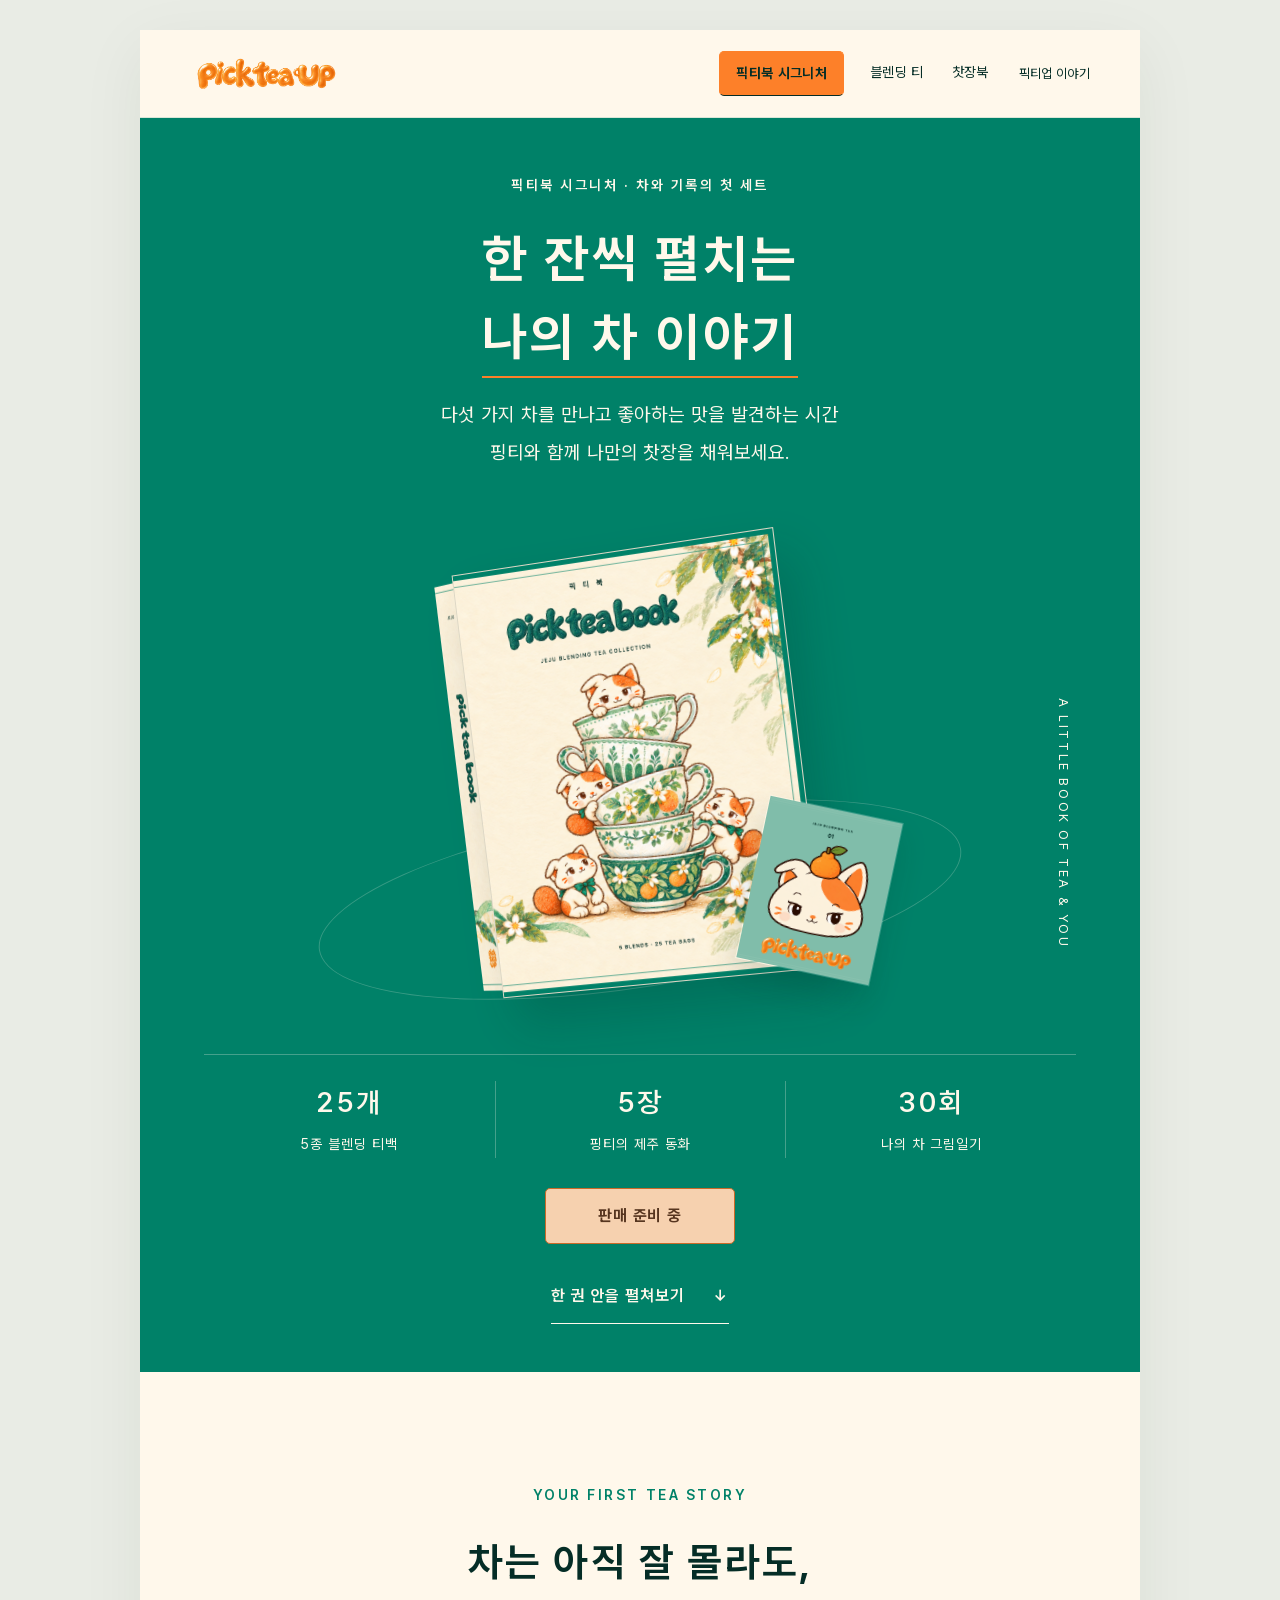
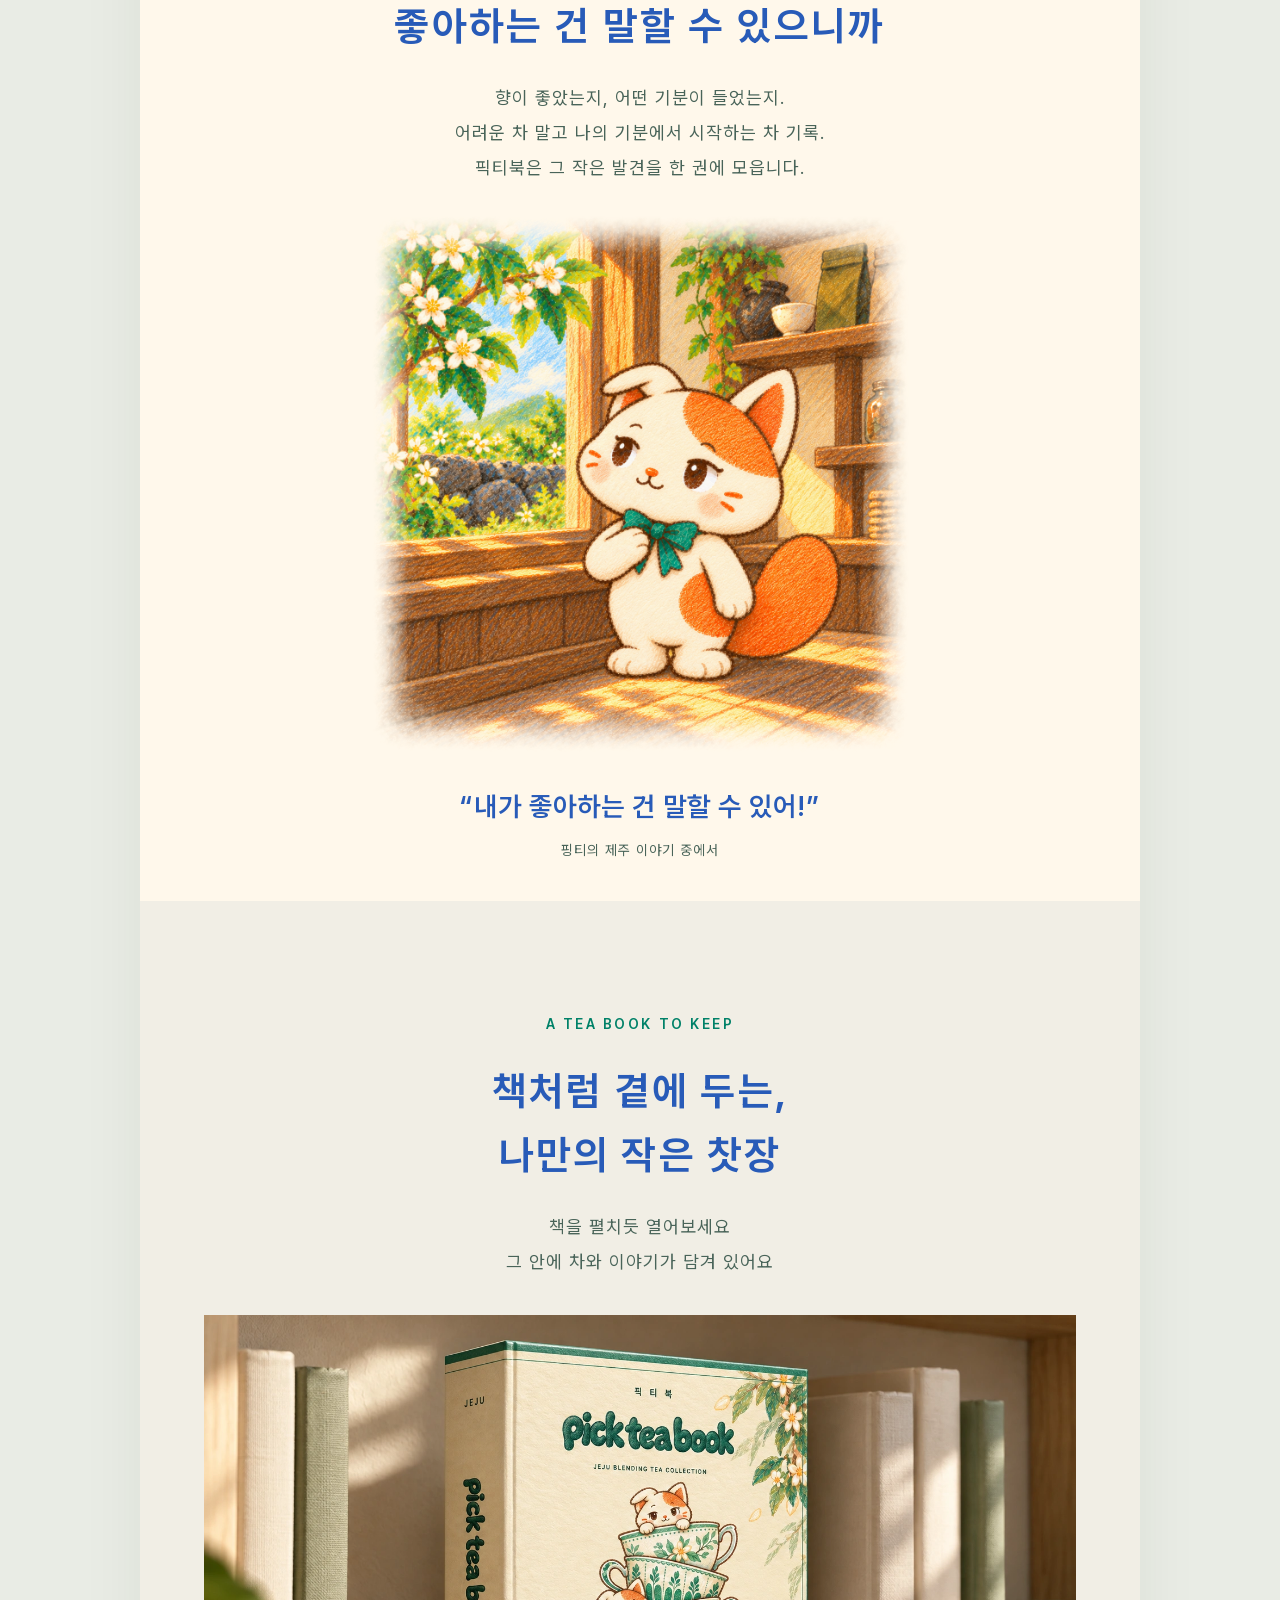
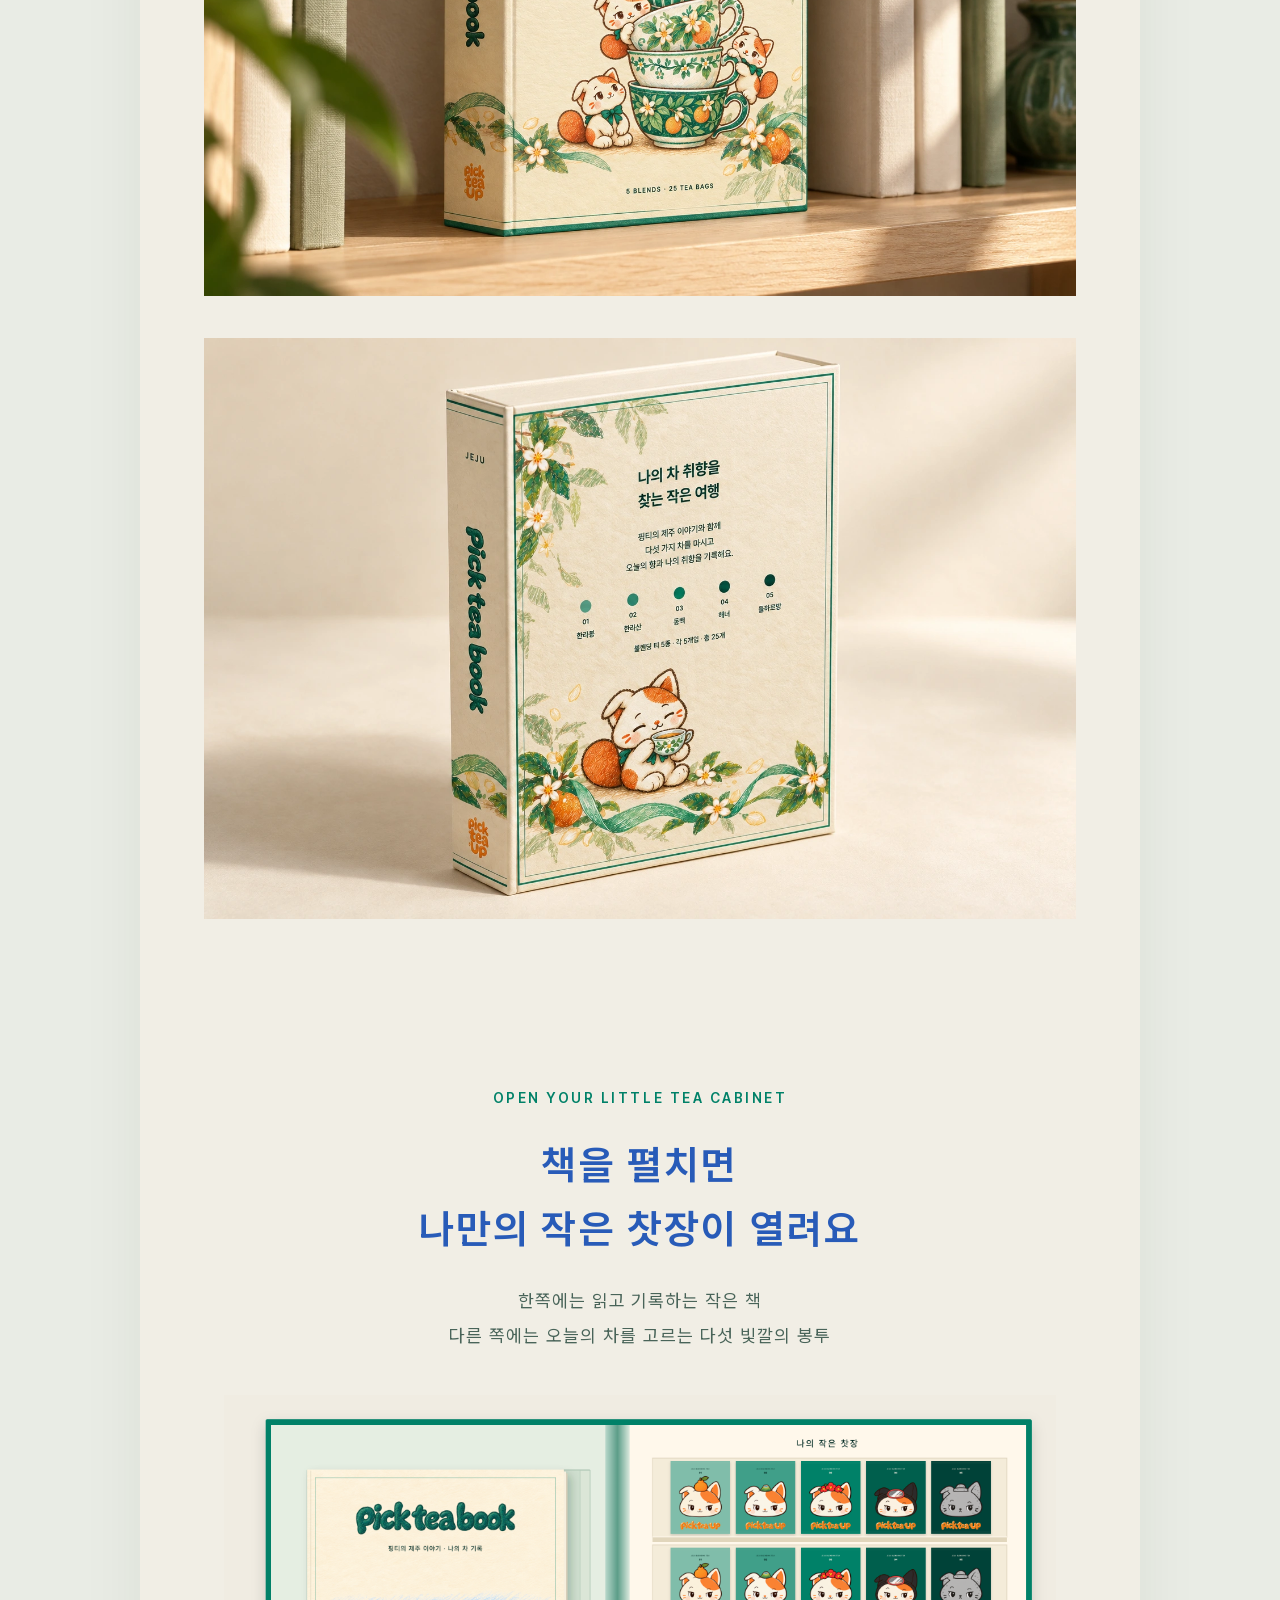
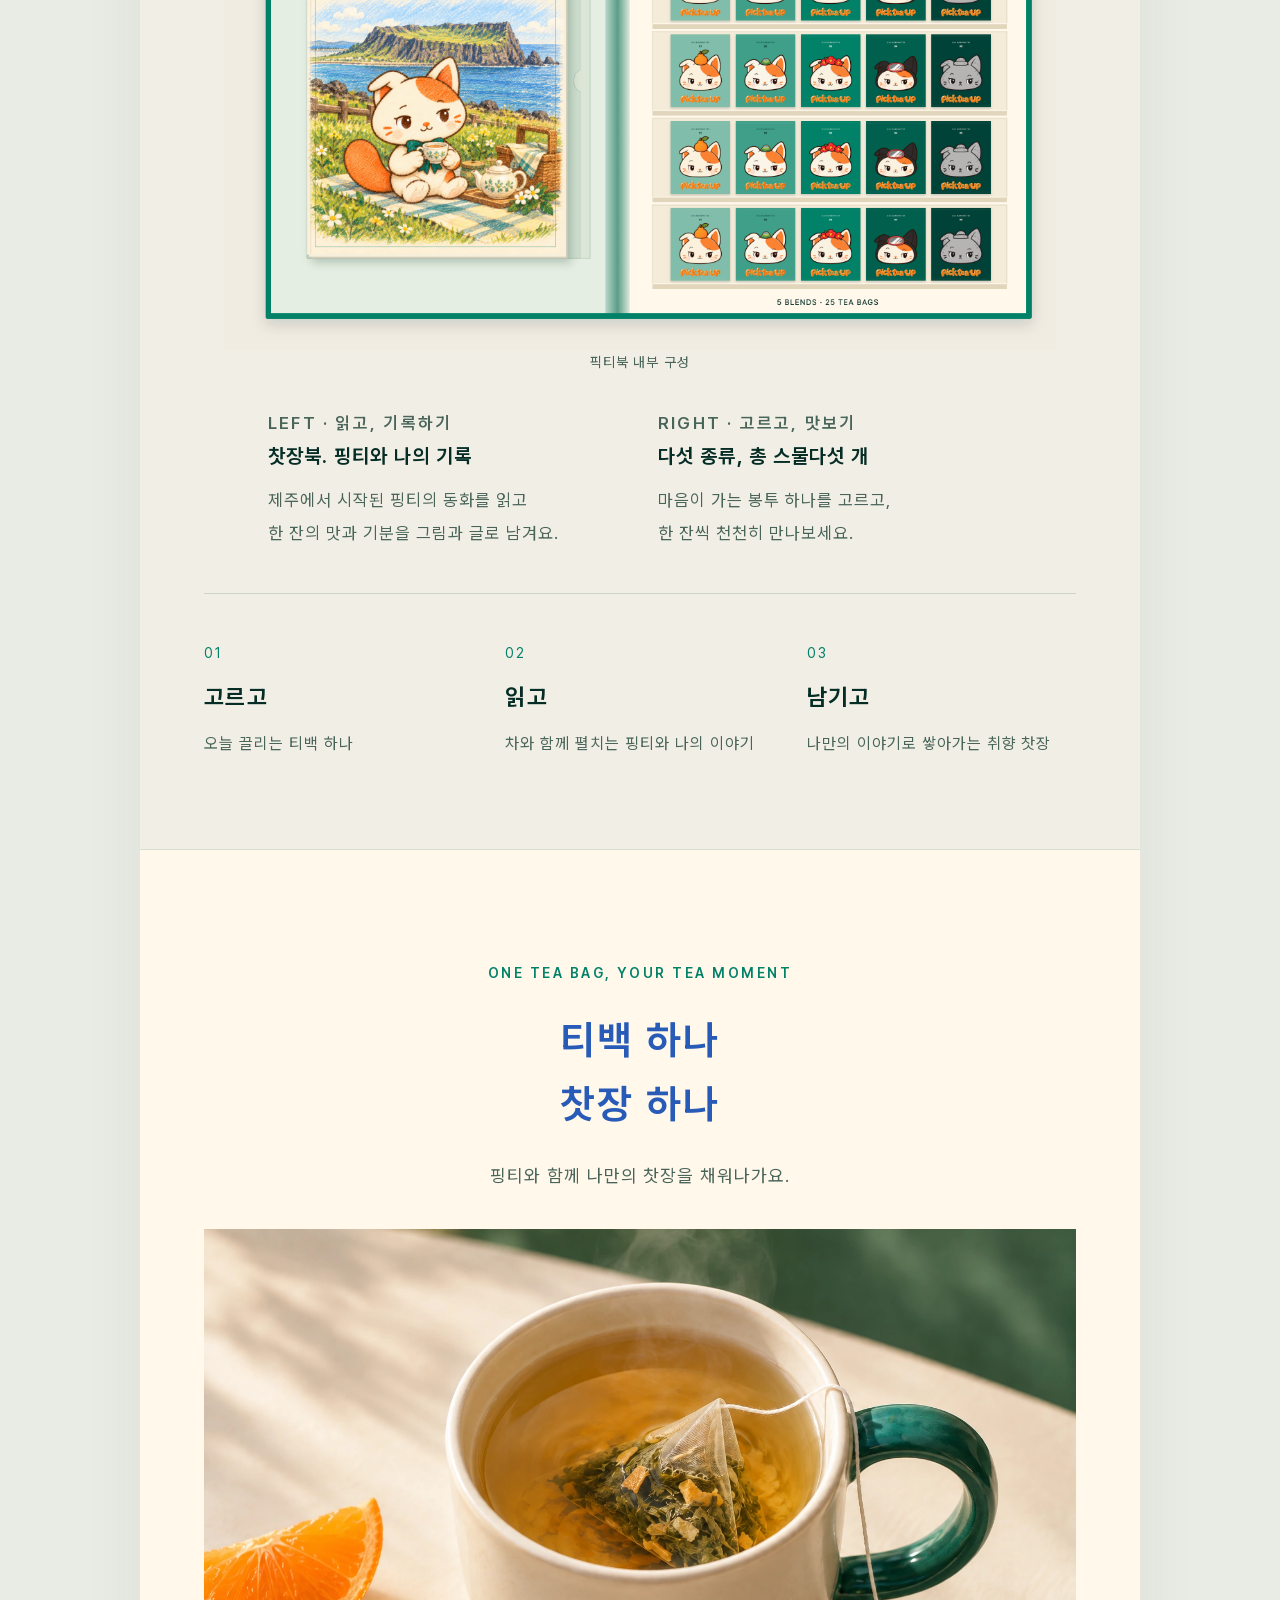
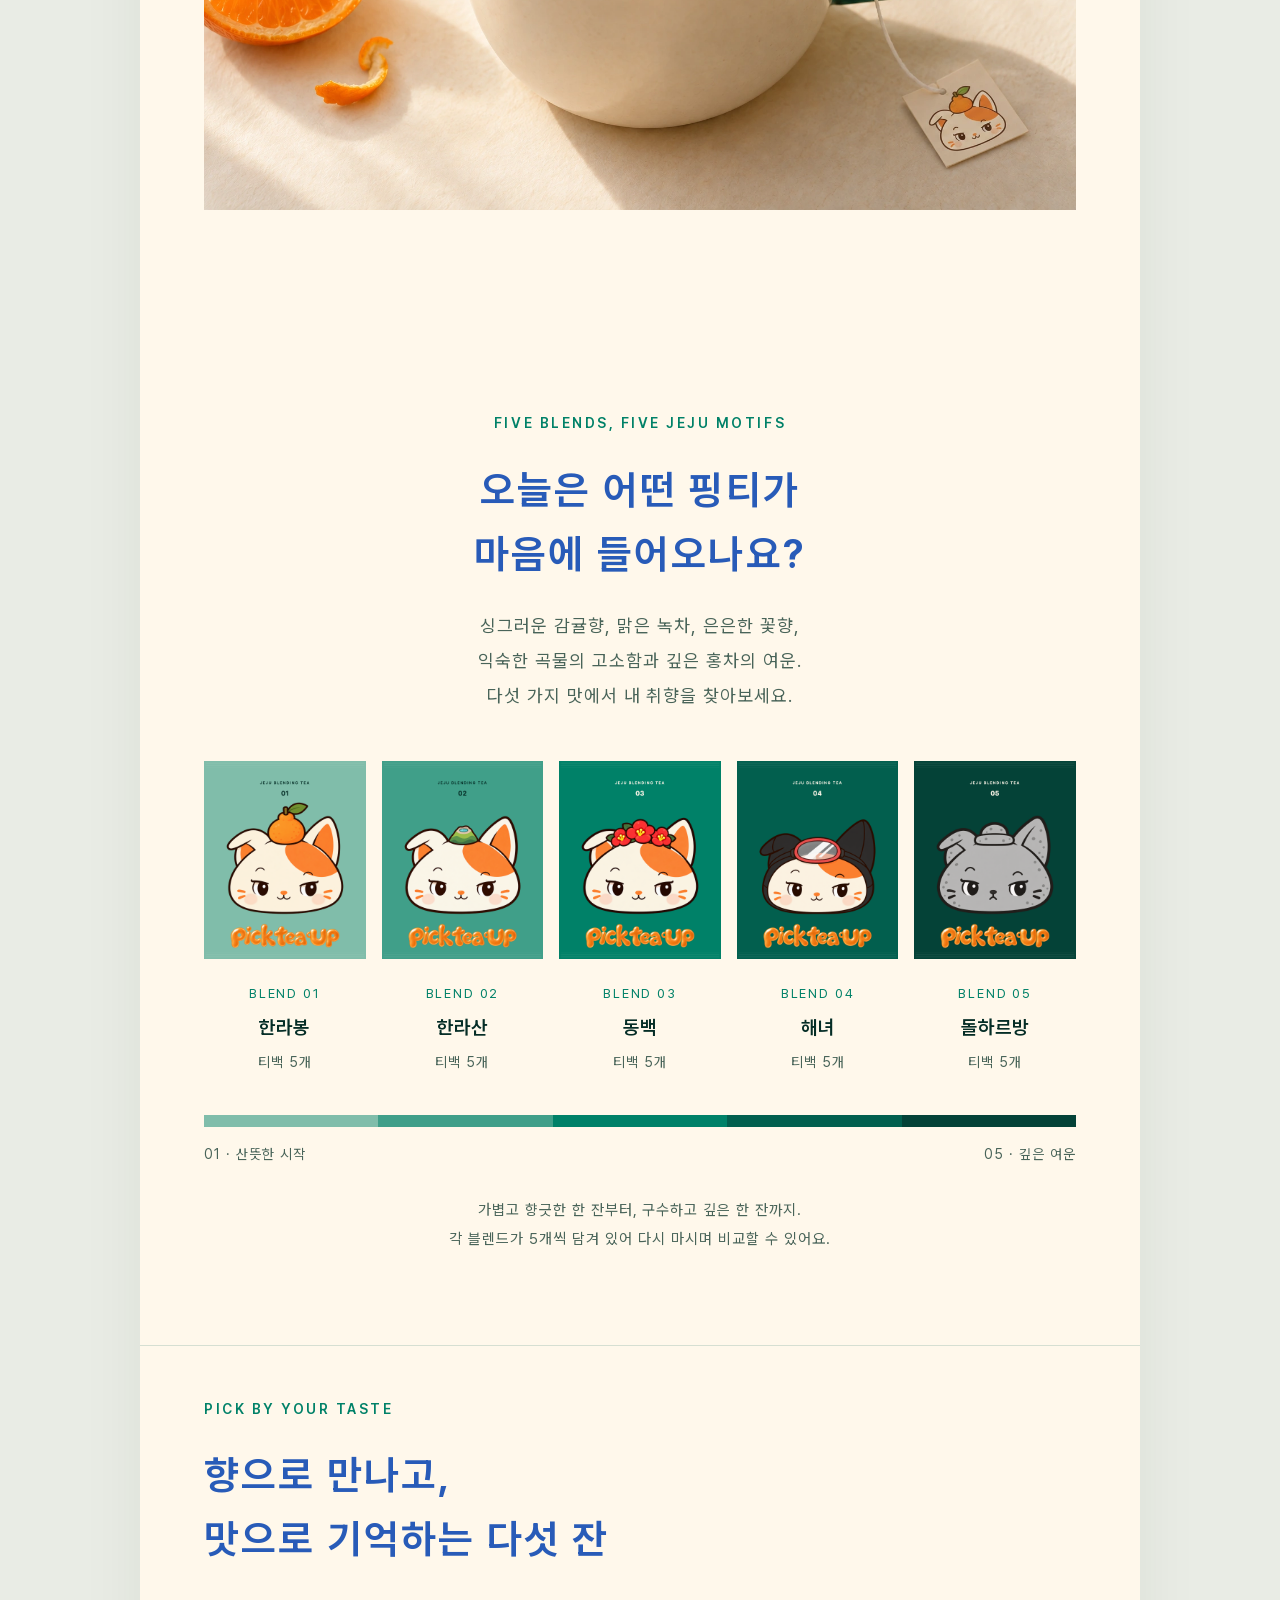
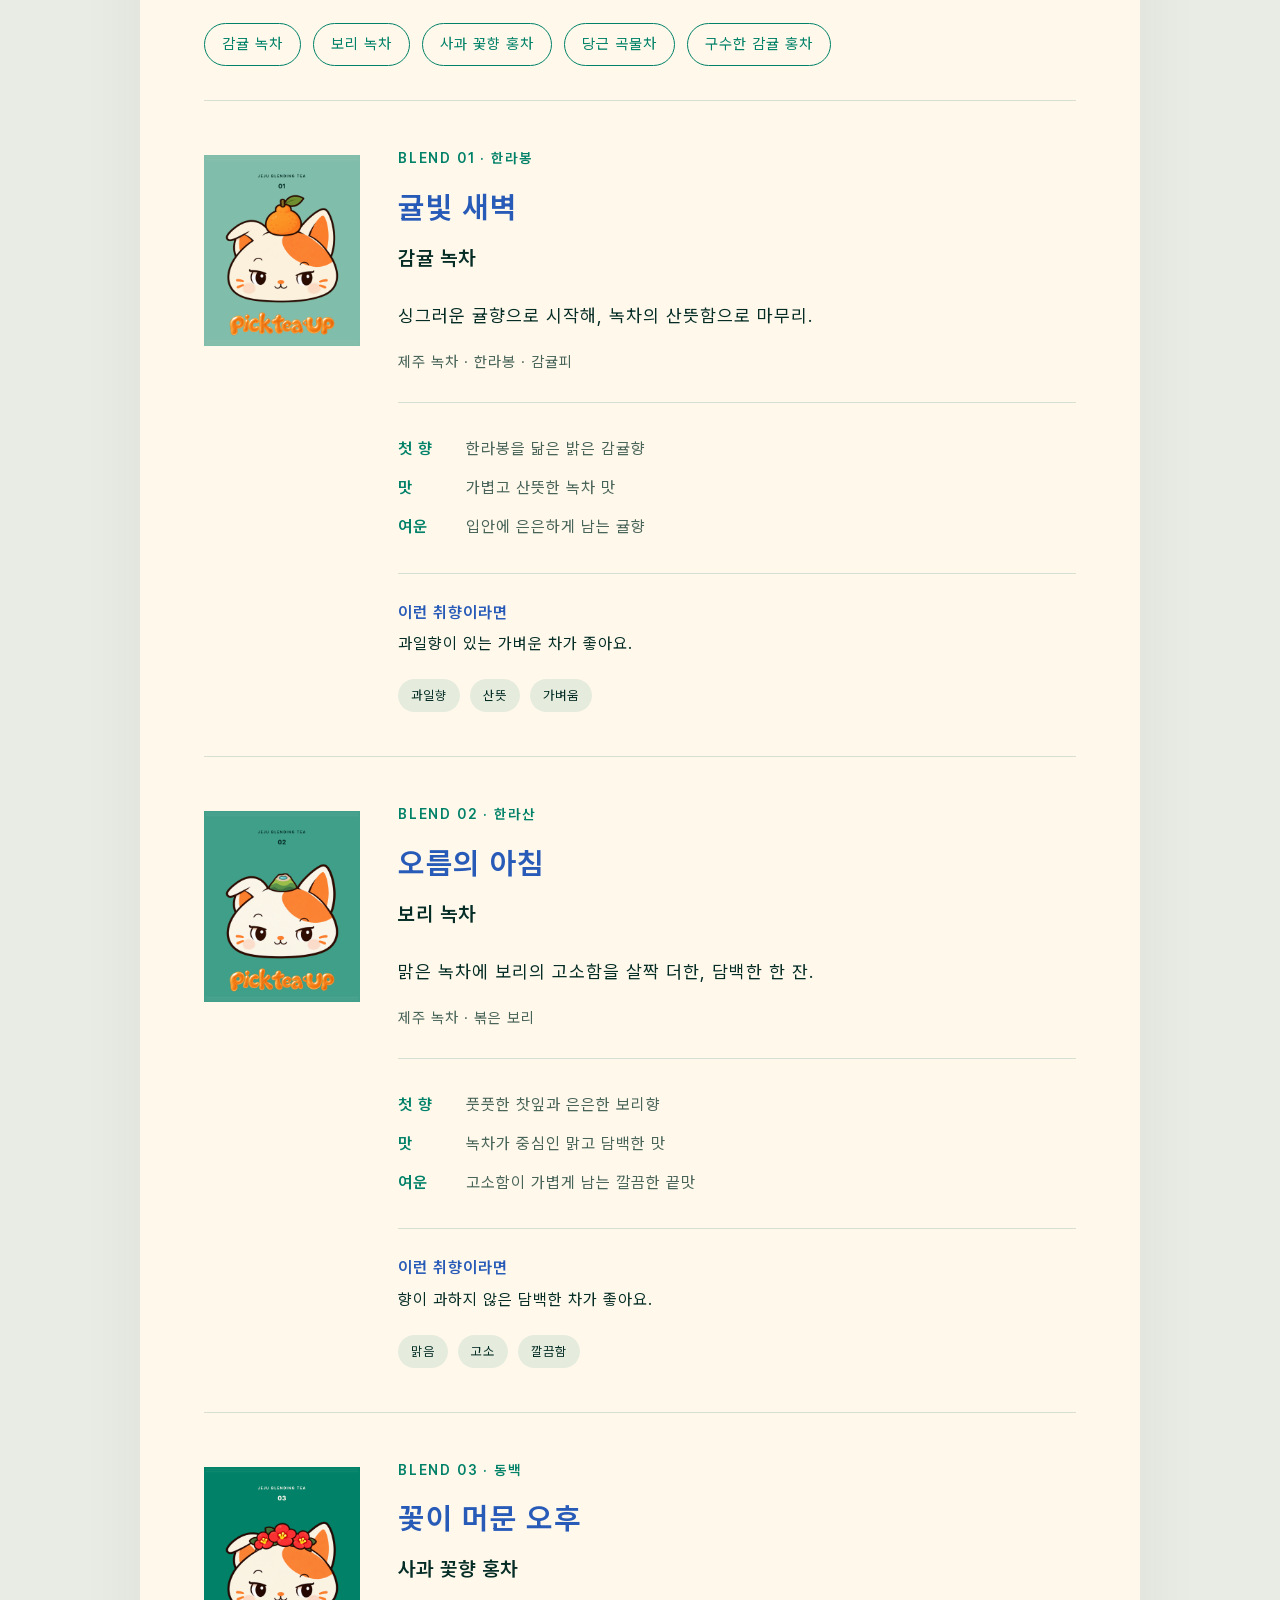
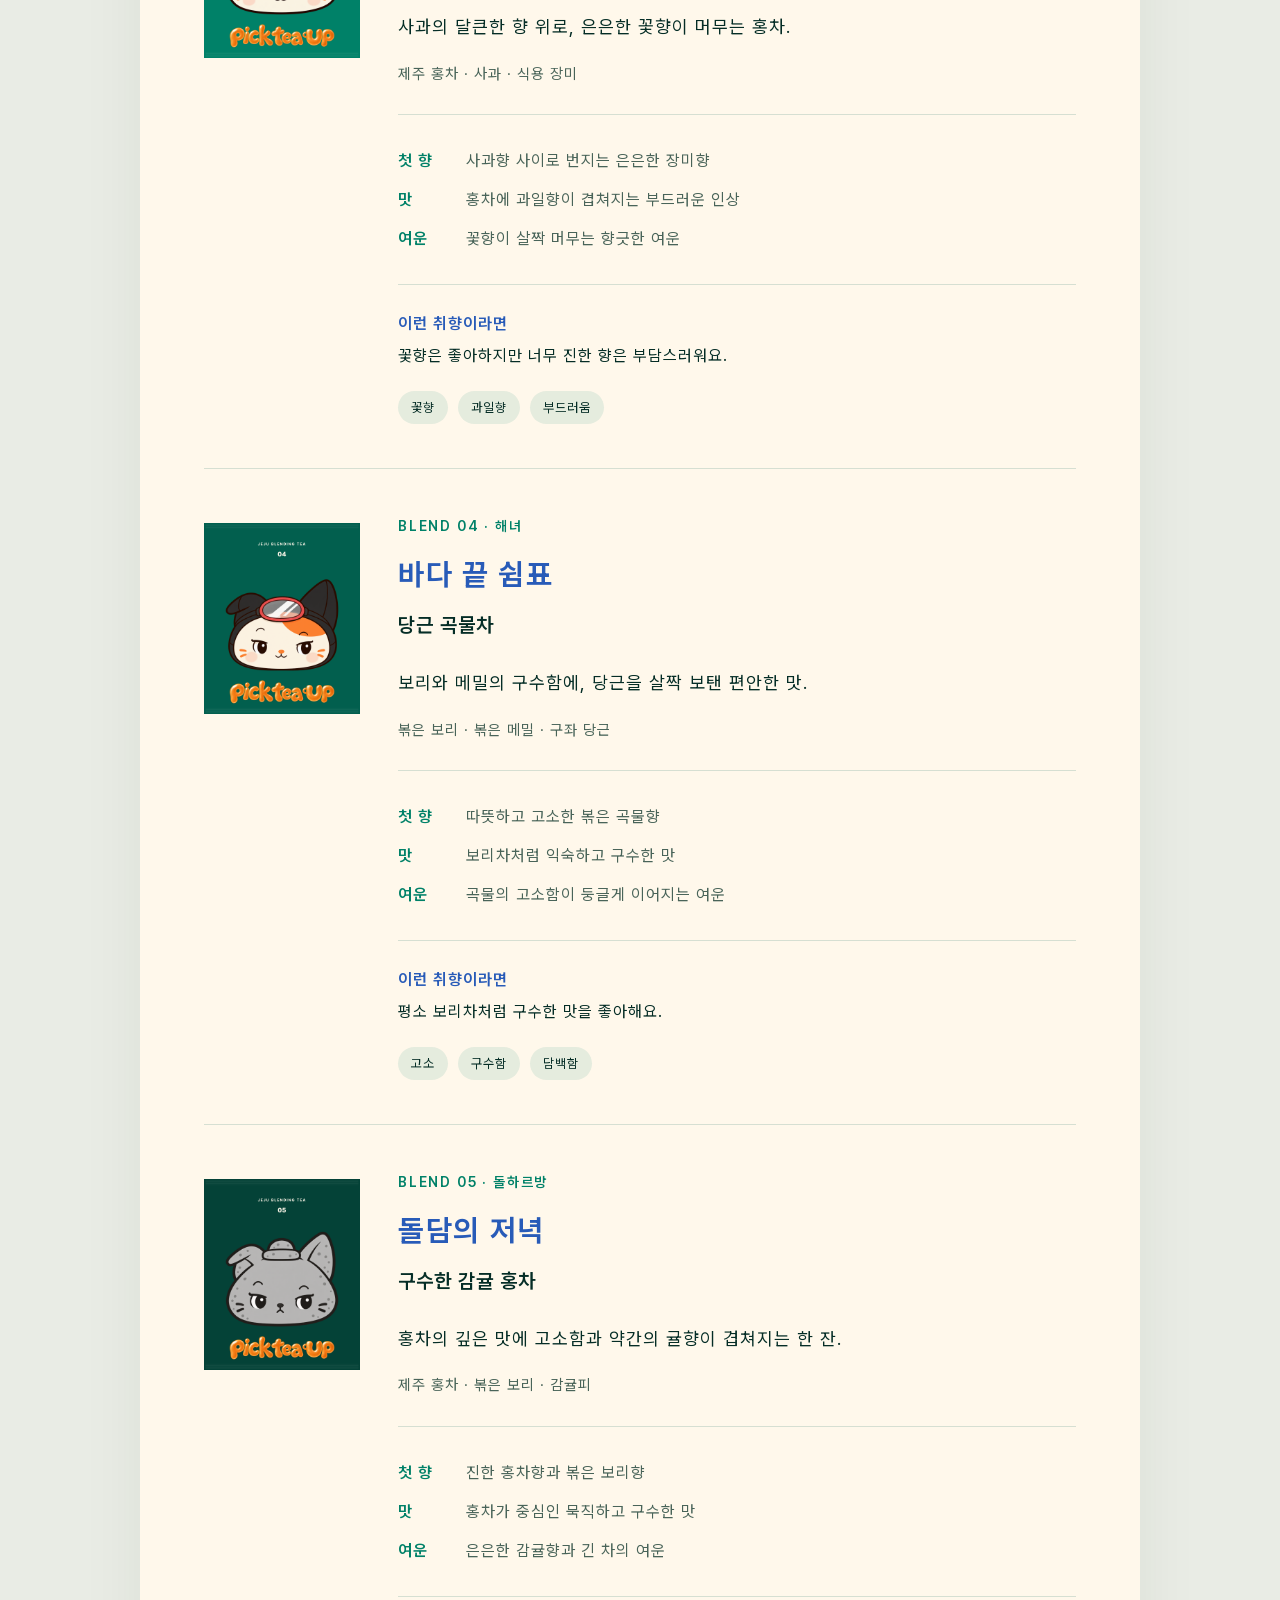
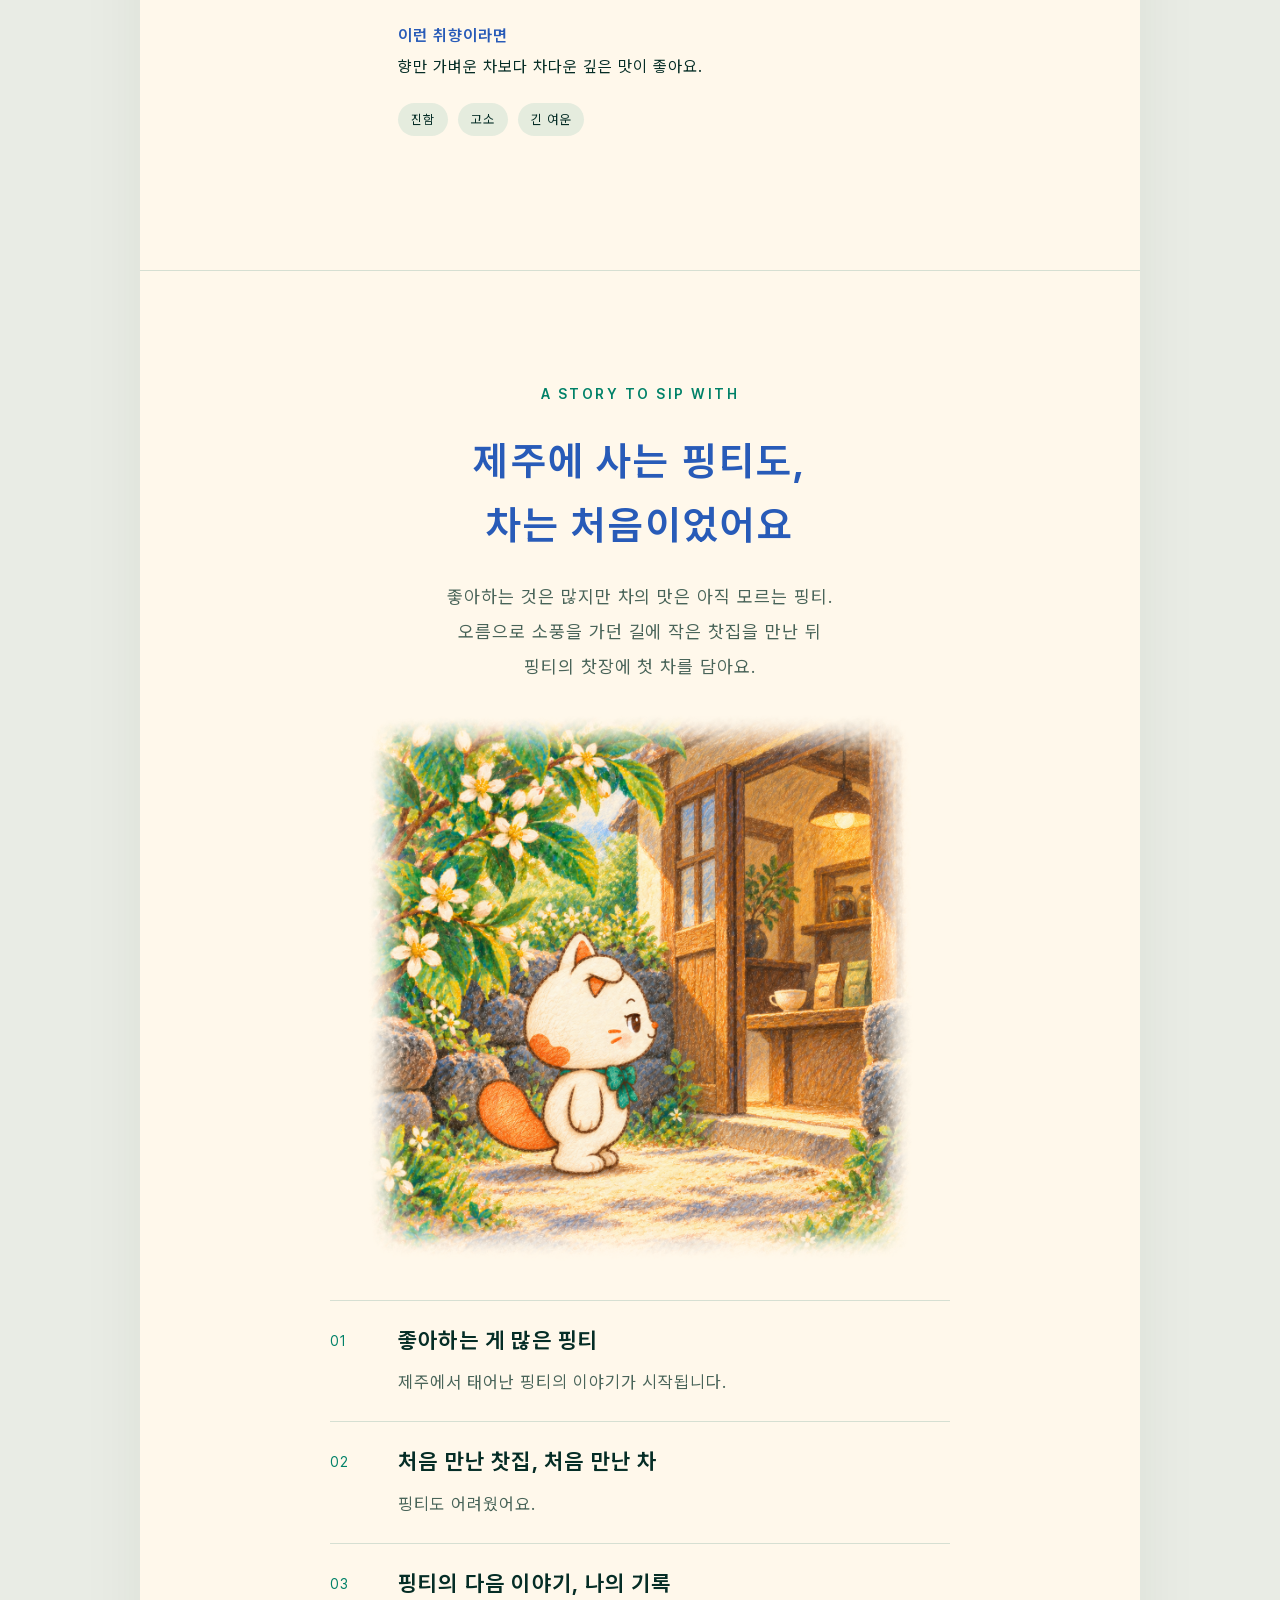
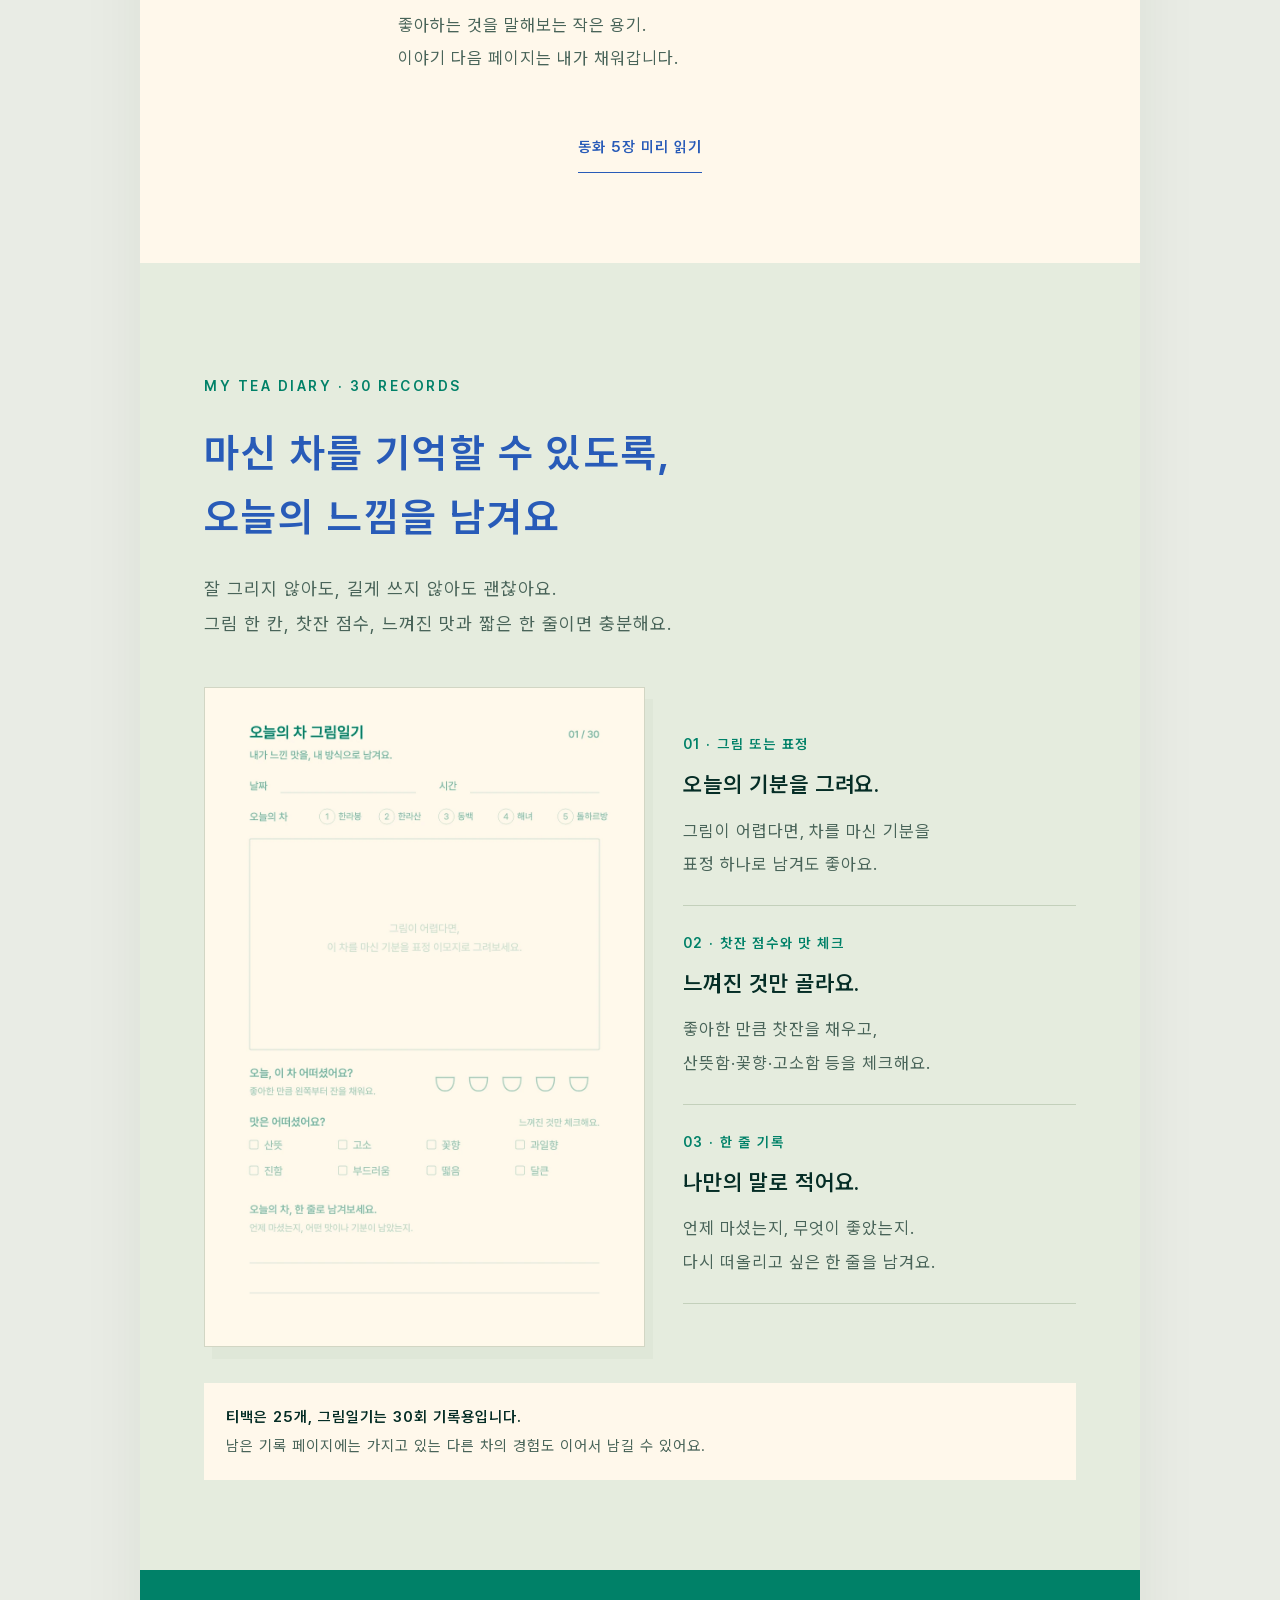
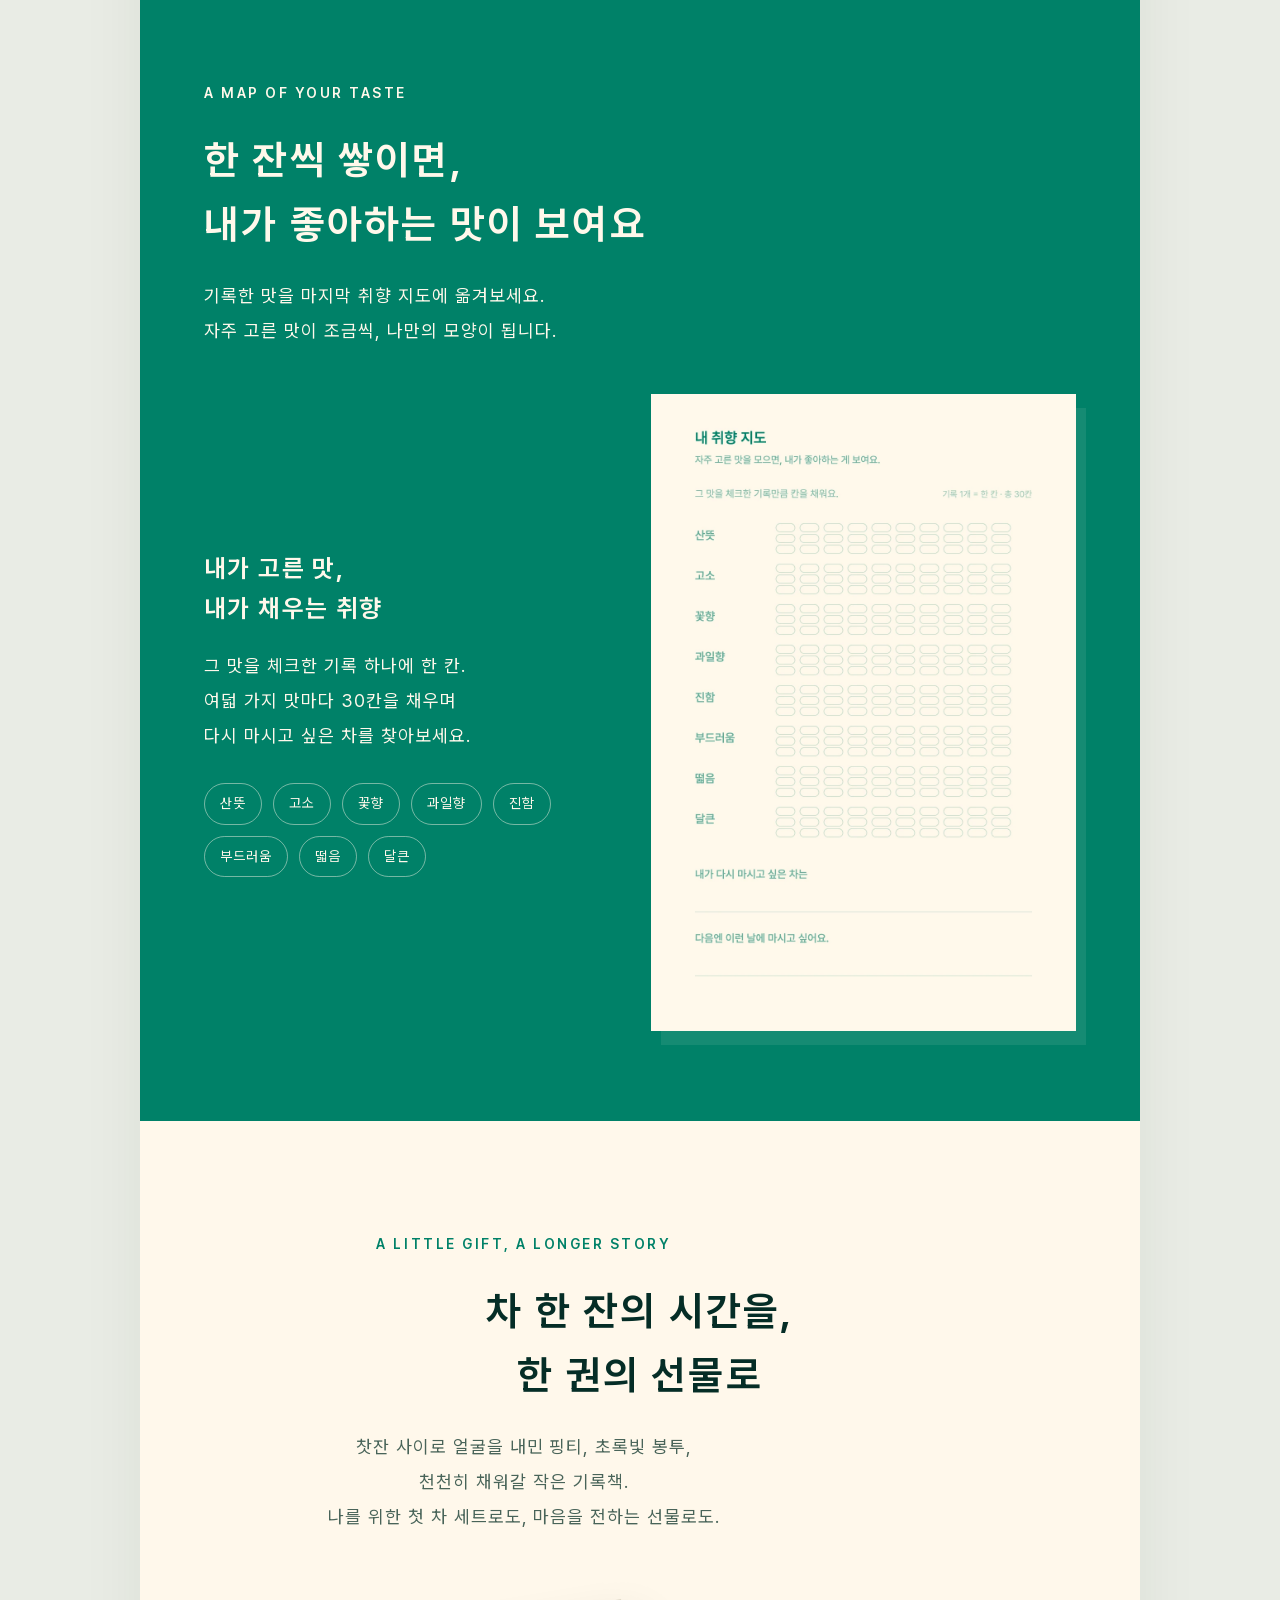
==== commit b5b34251: "Refine responsive layouts and signature copy" ====
--- a/signature/index.html
+++ b/signature/index.html
@@ -19,13 +19,13 @@
 <meta name="twitter:image:alt" content="픽티업 Pick tea Up 로고">
 <link rel="stylesheet" href="../navigation.css"><link rel="stylesheet" href="../baseline-no-motion.css"><link rel="stylesheet" href="dawn-preview.css"></head><body><a class="skip-link" href="#hero">본문으로 이동</a><main class="page" id="top">
 <header class="site-header product-navigation"><a class="brand-link" href="../index.html" aria-label="픽티업 홈"><img src="../assets/brand/logo.png" alt="픽티업 Pick tea up" width="2172" height="724" decoding="async"></a><nav aria-label="상품 메뉴"><a class="signature-nav" href="../signature/" aria-current="page"><span>픽티북</span> <span>시그니처</span></a><a class="" href="../blends.html">블렌딩 티</a><a class="" href="../book.html">찻장북</a></nav><a class="brand-story-link" href="../brand.html">픽티업 이야기</a></header>
-<section class="hero" id="hero" data-export="01-처음-펼치는-픽티북"><p class="eyebrow">픽티북 시그니처 · 차와 기록의 첫 세트</p><h1>한 잔씩 펼치는,<br><span>나의 차 이야기</span></h1><p class="lead">다섯 가지 차를 만나고,<br class="mobile-break">좋아하는 맛을 발견하는 시간.<br>핑티와 함께 나만의 찻장을 채워보세요.</p><div class="hero-product"><div class="product-orbit"></div><div class="book-object " role="img" aria-label="찻잔과 핑티가 그려진 책 모양 픽티북 패키지 디자인 시안"><div class="book-spine"><img src="../assets/packaging/package-spine.webp" alt="" width="192" height="1440"></div><div class="book-cover"><img src="../assets/packaging/package-front.webp" alt="" width="1104" height="1440"></div></div><img class="hero-sachet" src="../assets/packaging/blend-01.webp" alt="한라봉 모티프의 01번 개별 티백 봉투" width="900" height="1100"><span class="hero-side">A LITTLE BOOK OF TEA & YOU</span></div><div class="facts-ribbon"><div><strong>25개</strong><span>5종 블렌딩 티백</span></div><div><strong>5장</strong><span>핑티의 제주 동화</span></div><div><strong>30회</strong><span>나의 차 그림일기</span></div></div><div class="signature-purchase"><button class="purchase-status" type="button" disabled>판매 준비 중</button></div><a class="text-link screen-only" href="#inside">한 권 안을 펼쳐보기 <span aria-hidden="true">↓</span></a></section>
-<section class="section intro center" data-export="02-차를-몰라도-괜찮아요"><div class="section-head"><p class="eyebrow">YOUR FIRST TEA STORY</p><h2>차는 아직 잘 몰라도,<br><em>좋아하는 건 말할 수 있으니까</em></h2><p>향이 좋았는지, 어떤 기분이 들었는지.<br>어려운 말 대신 내가 느낀 것부터 시작해요.<br>픽티북은 그 작은 발견을 한 권에 모읍니다.</p></div><img class="intro-art" src="../assets/storybook/scene-04.webp" width="1536" height="1536" loading="lazy" alt="제주 풍경을 바라보며 자신이 좋아하는 것을 떠올리는 핑티"><p class="quote">“내가 좋아하는 건 말할 수 있어!”</p><p class="caption">핑티의 제주 이야기 중에서</p></section>
-<section class="section package-details" id="package-details" data-export="02b-선반과-책등"><div class="section-head center"><p class="eyebrow">A TEA BOOK TO KEEP</p><h2>책처럼 곁에 두는,<br>나만의 작은 찻장</h2><p>앞면의 다정한 그림, 책등의 이름,<br>뒷면에 담긴 나의 차 이야기.<br>종이 지함의 모습을 천천히 살펴보세요.</p></div><figure class="product-photo"><img src="../assets/photos/carton-shelf-v1.webp" width="1536" height="1024" loading="lazy" alt="책장 선반에 세워 둔 픽티북 종이 지함의 앞면과 책등"><figcaption>선반 위에 세워 둔 픽티북</figcaption></figure><figure class="product-photo"><img src="../assets/photos/carton-back-spine-v1.webp" width="1536" height="1024" loading="lazy" alt="픽티북 종이 지함의 뒷면, 책등, 종이 모서리와 두께를 보여주는 가까운 장면"><figcaption>뒷면과 책등 · 한 권으로 이어지는 그림</figcaption></figure><div class="photo-zoom screen-only"><button class="plain-button" data-photo="carton-shelf-v1" data-title="선반 위의 픽티북">선반 컷 크게 보기</button><button class="plain-button" data-photo="carton-back-spine-v1" data-title="픽티북 뒷면과 책등">뒷면·책등 크게 보기</button></div></section><section class="section open" id="inside" data-export="03-한-권-안에-담긴-것들"><div class="section-head center"><p class="eyebrow">OPEN YOUR LITTLE TEA CABINET</p><h2>책을 펼치면,<br>나만의 작은 찻장이 열려요</h2><p>한쪽에는 읽고 기록하는 작은 책.<br>다른 쪽에는 오늘의 차를 고르는 다섯 빛깔의 봉투.</p></div><figure class="open-figure"><img src="../assets/packaging/package-open.webp" width="2400" height="1600" loading="lazy" alt="왼쪽에 동화와 기록책, 오른쪽에 5종 티백이 각각 5개씩 수납된 픽티북 펼침 디자인 시안"><figcaption class="caption">픽티북을 펼쳤을 때의 구성</figcaption></figure><div class="open-explain"><div><p class="number-label">LEFT · 읽고, 기록하기</p><h3 class="mini-title">찻장북 · 이야기와 나의 기록</h3><p>제주에서 시작된 동화를 읽고,<br>차 그림일기에 내 이야기를 이어가요.</p></div><div><p class="number-label">RIGHT · 고르고, 맛보기</p><h3 class="mini-title">다섯 종류, 총 스물다섯 개</h3><p>마음이 가는 봉투 하나를 고르고,<br>한 잔씩 천천히 만나보세요.</p></div></div><div class="process"><div><p class="step">01</p><h3>고르고</h3><p>오늘 마음이 가는 차 한 봉투.</p></div><div><p class="step">02</p><h3>읽고</h3><p>차와 함께 펼치는 핑티의 이야기.</p></div><div><p class="step">03</p><h3>남기고</h3><p>나만의 말과 그림으로 쌓는 취향.</p></div></div></section>
-<section class="section brewing" id="brewing" data-export="03b-머그에서-우러나는-차"><div class="section-head center"><p class="eyebrow">ONE TEA BAG, YOUR TEA MOMENT</p><h2>봉투 하나,<br>찻장 하나</h2><p>핑티와 함께 나만의 찻장을 채워나가요.</p></div><figure class="product-photo"><img src="../assets/photos/tea-brewing-tagged-v1.webp" width="1536" height="1024" loading="lazy" alt="에메랄드 손잡이의 크림색 머그에서 차가 우러나고, 한라봉 핑티가 인쇄된 티백 태그가 찻잔 옆에 놓인 장면"></figure></section><section class="section blends" data-export="04-다섯-빛깔의-티백"><div class="section-head center"><p class="eyebrow">FIVE BLENDS, FIVE JEJU MOTIFS</p><h2>오늘은 어떤 핑티가<br>마음에 들어오나요?</h2><p>싱그러운 감귤향, 맑은 녹차, 은은한 꽃향,<br>익숙한 곡물의 고소함과 깊은 홍차의 여운.<br>다섯 가지 맛에서 내 취향을 찾아보세요.</p></div><div class="blend-list"><figure class="blend-item"><img src="../assets/packaging/blend-01.webp" width="900" height="1100" loading="lazy" alt="한라봉 모티프의 01번 티백 봉투 앞면"><figcaption><p class="blend-index">BLEND 01</p><h3>한라봉</h3><p>티백 5개</p></figcaption></figure><figure class="blend-item"><img src="../assets/packaging/blend-02.webp" width="900" height="1100" loading="lazy" alt="한라산 모티프의 02번 티백 봉투 앞면"><figcaption><p class="blend-index">BLEND 02</p><h3>한라산</h3><p>티백 5개</p></figcaption></figure><figure class="blend-item"><img src="../assets/packaging/blend-03.webp" width="900" height="1100" loading="lazy" alt="동백 모티프의 03번 티백 봉투 앞면"><figcaption><p class="blend-index">BLEND 03</p><h3>동백</h3><p>티백 5개</p></figcaption></figure><figure class="blend-item"><img src="../assets/packaging/blend-04.webp" width="900" height="1100" loading="lazy" alt="해녀 모티프의 04번 티백 봉투 앞면"><figcaption><p class="blend-index">BLEND 04</p><h3>해녀</h3><p>티백 5개</p></figcaption></figure><figure class="blend-item"><img src="../assets/packaging/blend-05.webp" width="900" height="1100" loading="lazy" alt="돌하르방 모티프의 05번 티백 봉투 앞면"><figcaption><p class="blend-index">BLEND 05</p><h3>돌하르방</h3><p>티백 5개</p></figcaption></figure></div><div class="green-spectrum" aria-hidden="true"><i></i><i></i><i></i><i></i><i></i></div><div class="spectrum-labels"><span>01 · 산뜻한 시작</span><span>05 · 깊은 여운</span></div><p class="blend-note">가볍고 향긋한 한 잔부터, 구수하고 깊은 한 잔까지.<br>각 블렌드가 5개씩 담겨 있어 다시 마시며 비교할 수 있어요.</p></section><section class="section flavor-section" id="taste" data-export="04b-맛별-큐레이션"><div class="section-head"><p class="eyebrow">PICK BY YOUR TASTE</p><h2>향으로 만나고,<br>맛으로 기억하는 다섯 잔</h2></div><div class="flavor-curation"><nav class="flavor-nav" aria-label="원하는 맛으로 이동"><a href="#flavor-1">감귤 녹차</a><a href="#flavor-2">보리 녹차</a><a href="#flavor-3">사과 꽃향 홍차</a><a href="#flavor-4">당근 곡물차</a><a href="#flavor-5">구수한 감귤 홍차</a></nav><article class="taste-card" id="flavor-1" tabindex="0" aria-label="귤빛 새벽: 카드에 커서를 올리거나 손가락을 대면 새벽빛이 나타납니다"><figure><img src="../assets/packaging/blend-01.webp" alt="한라봉 모티프의 1번 티백 봉투" width="900" height="1100" loading="lazy"></figure><div class="taste-copy"><p class="number-label">BLEND 01 · 한라봉</p><h3>귤빛 새벽</h3><p class="taste-family">감귤 녹차</p><p class="taste-pitch">싱그러운 귤향으로 시작해, 녹차의 산뜻함으로 마무리.</p><p class="taste-ingredients">제주 녹차 · 한라봉 · 감귤피</p><dl><div><dt>첫 향</dt><dd>한라봉을 닮은 밝은 감귤향</dd></div><div><dt>맛</dt><dd>가볍고 산뜻한 녹차 맛</dd></div><div><dt>여운</dt><dd>입안에 은은하게 남는 귤향</dd></div></dl><p class="taste-pick"><strong>이런 취향이라면</strong><br>과일향이 있는 가벼운 차가 좋아요.</p><div class="flavor-tags"><span>과일향</span><span>산뜻</span><span>가벼움</span></div></div></article><article class="taste-card" id="flavor-2"><figure><img src="../assets/packaging/blend-02.webp" alt="한라산 모티프의 2번 티백 봉투" width="900" height="1100" loading="lazy"></figure><div class="taste-copy"><p class="number-label">BLEND 02 · 한라산</p><h3>오름의 아침</h3><p class="taste-family">보리 녹차</p><p class="taste-pitch">맑은 녹차에 보리의 고소함을 살짝 더한, 담백한 한 잔.</p><p class="taste-ingredients">제주 녹차 · 볶은 보리</p><dl><div><dt>첫 향</dt><dd>풋풋한 찻잎과 은은한 보리향</dd></div><div><dt>맛</dt><dd>녹차가 중심인 맑고 담백한 맛</dd></div><div><dt>여운</dt><dd>고소함이 가볍게 남는 깔끔한 끝맛</dd></div></dl><p class="taste-pick"><strong>이런 취향이라면</strong><br>향이 과하지 않은 담백한 차가 좋아요.</p><div class="flavor-tags"><span>맑음</span><span>고소</span><span>깔끔함</span></div></div></article><article class="taste-card" id="flavor-3"><figure><img src="../assets/packaging/blend-03.webp" alt="동백 모티프의 3번 티백 봉투" width="900" height="1100" loading="lazy"></figure><div class="taste-copy"><p class="number-label">BLEND 03 · 동백</p><h3>꽃이 머문 오후</h3><p class="taste-family">사과 꽃향 홍차</p><p class="taste-pitch">사과의 달큰한 향 위로, 은은한 꽃향이 머무는 홍차.</p><p class="taste-ingredients">제주 홍차 · 사과 · 식용 장미</p><dl><div><dt>첫 향</dt><dd>사과향 사이로 번지는 은은한 장미향</dd></div><div><dt>맛</dt><dd>홍차에 과일향이 겹쳐지는 부드러운 인상</dd></div><div><dt>여운</dt><dd>꽃향이 살짝 머무는 향긋한 여운</dd></div></dl><p class="taste-pick"><strong>이런 취향이라면</strong><br>꽃향은 좋아하지만 너무 진한 향은 부담스러워요.</p><div class="flavor-tags"><span>꽃향</span><span>과일향</span><span>부드러움</span></div></div></article><article class="taste-card" id="flavor-4"><figure><img src="../assets/packaging/blend-04.webp" alt="해녀 모티프의 4번 티백 봉투" width="900" height="1100" loading="lazy"></figure><div class="taste-copy"><p class="number-label">BLEND 04 · 해녀</p><h3>바다 끝 쉼표</h3><p class="taste-family">당근 곡물차</p><p class="taste-pitch">보리와 메밀의 구수함에, 당근을 살짝 보탠 편안한 맛.</p><p class="taste-ingredients">볶은 보리 · 볶은 메밀 · 구좌 당근</p><dl><div><dt>첫 향</dt><dd>따뜻하고 고소한 볶은 곡물향</dd></div><div><dt>맛</dt><dd>보리차처럼 익숙하고 구수한 맛</dd></div><div><dt>여운</dt><dd>곡물의 고소함이 둥글게 이어지는 여운</dd></div></dl><p class="taste-pick"><strong>이런 취향이라면</strong><br>평소 보리차처럼 구수한 맛을 좋아해요.</p><div class="flavor-tags"><span>고소</span><span>구수함</span><span>담백함</span></div></div></article><article class="taste-card" id="flavor-5"><figure><img src="../assets/packaging/blend-05.webp" alt="돌하르방 모티프의 5번 티백 봉투" width="900" height="1100" loading="lazy"></figure><div class="taste-copy"><p class="number-label">BLEND 05 · 돌하르방</p><h3>돌담의 저녁</h3><p class="taste-family">구수한 감귤 홍차</p><p class="taste-pitch">홍차의 깊은 맛에 고소함과 약간의 귤향이 겹쳐지는 한 잔.</p><p class="taste-ingredients">제주 홍차 · 볶은 보리 · 감귤피</p><dl><div><dt>첫 향</dt><dd>진한 홍차향과 볶은 보리향</dd></div><div><dt>맛</dt><dd>홍차가 중심인 묵직하고 구수한 맛</dd></div><div><dt>여운</dt><dd>은은한 감귤향과 긴 차의 여운</dd></div></dl><p class="taste-pick"><strong>이런 취향이라면</strong><br>향만 가벼운 차보다 차다운 깊은 맛이 좋아요.</p><div class="flavor-tags"><span>진함</span><span>고소</span><span>긴 여운</span></div></div></article></div></section>
-<section class="section story center" id="story" data-export="05-핑티의-제주-이야기"><div class="section-head"><p class="eyebrow">A STORY TO SIP WITH</p><h2>제주에 사는 핑티도,<br>차는 처음이었어요</h2><p>좋아하는 것은 많지만 차의 맛은 아직 모르는 핑티.<br>오름으로 소풍을 가던 길, 작은 찻집을 만나면서<br>자기 취향에 한 걸음 가까워집니다.</p></div><img class="story-art" src="../assets/storybook/scene-02.webp" width="1536" height="1536" loading="lazy" alt="오름으로 향하던 길에 돌담 끝의 작은 찻집을 발견한 핑티"><ol class="story-points"><li><span class="chapter">01</span><div><h3>좋아하는 게 많은 핑티</h3><p>귤꽃 냄새, 구좌 당근, 바다와 오름.<br>익숙한 제주에서 이야기가 시작됩니다.</p></div></li><li><span class="chapter">02</span><div><h3>처음 만난 찻집, 처음 만난 차</h3><p>이름은 들어봤지만 맛은 모르는 차들.<br>핑티에게도 낯선 시작이 있어요.</p></div></li><li><span class="chapter">03</span><div><h3>핑티의 다음 이야기, 나의 기록</h3><p>좋아하는 것을 말해보는 작은 용기.<br>이야기 다음 페이지는 내가 채워갑니다.</p></div></li></ol><button class="plain-button screen-only" data-view="story">동화 5장 미리 읽기</button></section>
-<section class="section diary" id="diary" data-export="06-나의-차-그림일기"><div class="section-head"><p class="eyebrow">MY TEA DIARY · 30 RECORDS</p><h2>마신 차를 기억할 수 있도록,<br>오늘의 느낌을 남겨요</h2><p>잘 그리지 않아도, 길게 쓰지 않아도 괜찮아요.<br>그림 한 칸, 찻잔 점수, 느껴진 맛과 짧은 한 줄이면 충분해요.</p></div><div class="diary-layout"><figure class="paper-page"><img class="" src="../assets/journal/diary.webp" alt="그림 칸, 찻잔 점수, 여덟 가지 맛 체크와 한 줄 기록이 있는 실제 차 그림일기 페이지" width="1024" height="1536" loading="lazy"></figure><ol class="diary-steps"><li><span class="number-label">01 · 그림 또는 표정</span><strong>오늘의 기분을 그려요.</strong><p>그림이 어렵다면, 차를 마신 기분을<br>표정 하나로 남겨도 좋아요.</p></li><li><span class="number-label">02 · 찻잔 점수와 맛 체크</span><strong>느껴진 것만 골라요.</strong><p>좋아한 만큼 찻잔을 채우고,<br>산뜻함·꽃향·고소함 등을 체크해요.</p></li><li><span class="number-label">03 · 한 줄 기록</span><strong>나만의 말로 적어요.</strong><p>언제 마셨는지, 무엇이 좋았는지.<br>다시 떠올리고 싶은 한 줄을 남겨요.</p></li><li class="screen-only"><button class="plain-button" data-view="diary">그림일기 페이지 크게 보기</button></li></ol></div><p class="record-note"><strong>티백은 25개, 그림일기는 30회 기록용입니다.</strong><br>남은 기록 페이지에는 가지고 있는 다른 차의 경험도 이어서 남길 수 있어요.</p></section>
-<section class="section map" data-export="07-취향이-보이는-지도"><div class="section-head"><p class="eyebrow">A MAP OF YOUR TASTE</p><h2>한 잔씩 쌓이면,<br>내가 좋아하는 맛이 보여요</h2><p>기록한 맛을 마지막 취향 지도에 옮겨보세요.<br>자주 고른 맛이 조금씩, 나만의 모양이 됩니다.</p></div><div class="map-layout"><div class="map-copy"><h3>내가 고른 맛,<br>내가 채우는 취향</h3><p>그 맛을 체크한 기록 하나에 한 칸.<br>여덟 가지 맛마다 30칸을 채우며<br>다시 마시고 싶은 차를 찾아보세요.</p><div class="taste-tags" aria-label="취향 지도 맛 항목"><span>산뜻</span><span>고소</span><span>꽃향</span><span>과일향</span><span>진함</span><span>부드러움</span><span>떫음</span><span>달큰</span></div><button class="plain-button screen-only" data-view="map">취향 지도 크게 보기</button></div><figure class="paper-page"><img class="" src="../assets/journal/taste-map.webp" alt="여덟 가지 맛마다 30칸을 채우는 실제 내 취향 지도 페이지" width="1024" height="1536" loading="lazy"></figure></div></section>
+<section class="hero" id="hero" data-export="01-처음-펼치는-픽티북"><p class="eyebrow">픽티북 시그니처 · 차와 기록의 첫 세트</p><h1>한 잔씩 펼치는<br><span>나의 차 이야기</span></h1><p class="lead">다섯 가지 차를 만나고<br class="mobile-break"> 좋아하는 맛을 발견하는 시간<br>핑티와 함께 나만의 찻장을 채워보세요.</p><div class="hero-product"><div class="product-orbit"></div><div class="book-object " role="img" aria-label="찻잔과 핑티가 그려진 책 모양 픽티북 패키지 디자인 시안"><div class="book-spine"><img src="../assets/packaging/package-spine.webp" alt="" width="192" height="1440"></div><div class="book-cover"><img src="../assets/packaging/package-front.webp" alt="" width="1104" height="1440"></div></div><img class="hero-sachet" src="../assets/packaging/blend-01.webp" alt="한라봉 모티프의 01번 개별 티백 봉투" width="900" height="1100"><span class="hero-side">A LITTLE BOOK OF TEA & YOU</span></div><div class="facts-ribbon"><div><strong>25개</strong><span>5종 블렌딩 티백</span></div><div><strong>5장</strong><span>핑티의 제주 동화</span></div><div><strong>30회</strong><span>나의 차 그림일기</span></div></div><div class="signature-purchase"><button class="purchase-status" type="button" disabled>판매 준비 중</button></div><a class="text-link screen-only" href="#inside">한 권 안을 펼쳐보기 <span aria-hidden="true">↓</span></a></section>
+<section class="section intro center" data-export="02-차를-몰라도-괜찮아요"><div class="section-head"><p class="eyebrow">YOUR FIRST TEA STORY</p><h2>차는 아직 잘 몰라도,<br><em>좋아하는 건 말할 수 있으니까</em></h2><p>향이 좋았는지, 어떤 기분이 들었는지.<br>어려운 차 말고 나의 기분에서 시작하는 차 기록.<br>픽티북은 그 작은 발견을 한 권에 모읍니다.</p></div><img class="intro-art" src="../assets/storybook/scene-04.webp" width="1536" height="1536" loading="lazy" alt="제주 풍경을 바라보며 자신이 좋아하는 것을 떠올리는 핑티"><p class="quote">“내가 좋아하는 건 말할 수 있어!”</p><p class="caption">핑티의 제주 이야기 중에서</p></section>
+<section class="section package-details" id="package-details" data-export="02b-선반과-책등"><div class="section-head center"><p class="eyebrow">A TEA BOOK TO KEEP</p><h2>책처럼 곁에 두는,<br>나만의 작은 찻장</h2><p>책을 펼치듯 열어보세요<br>그 안에 차와 이야기가 담겨 있어요</p></div><figure class="product-photo"><img src="../assets/photos/carton-shelf-v1.webp" width="1536" height="1024" loading="lazy" alt="책장 선반에 세워 둔 픽티북 종이 지함의 앞면과 책등"></figure><figure class="product-photo"><img src="../assets/photos/carton-back-spine-v1.webp" width="1536" height="1024" loading="lazy" alt="픽티북 종이 지함의 뒷면, 책등, 종이 모서리와 두께를 보여주는 가까운 장면"></figure></section><section class="section open" id="inside" data-export="03-한-권-안에-담긴-것들"><div class="section-head center"><p class="eyebrow">OPEN YOUR LITTLE TEA CABINET</p><h2>책을 펼치면<br>나만의 작은 찻장이 열려요</h2><p>한쪽에는 읽고 기록하는 작은 책<br>다른 쪽에는 오늘의 차를 고르는 다섯 빛깔의 봉투</p></div><figure class="open-figure"><img src="../assets/packaging/package-open.webp" width="2400" height="1600" loading="lazy" alt="왼쪽에 동화와 기록책, 오른쪽에 5종 티백이 각각 5개씩 수납된 픽티북 펼침 디자인 시안"><figcaption class="caption">픽티북 내부 구성</figcaption></figure><div class="open-explain"><div><p class="number-label">LEFT · 읽고, 기록하기</p><h3 class="mini-title">찻장북. 핑티와 나의 기록</h3><p>제주에서 시작된 핑티의 동화를 읽고<br>한 잔의 맛과 기분을 그림과 글로 남겨요.</p></div><div><p class="number-label">RIGHT · 고르고, 맛보기</p><h3 class="mini-title">다섯 종류, 총 스물다섯 개</h3><p>마음이 가는 봉투 하나를 고르고,<br>한 잔씩 천천히 만나보세요.</p></div></div><div class="process"><div><p class="step">01</p><h3>고르고</h3><p>오늘 끌리는 티백 하나</p></div><div><p class="step">02</p><h3>읽고</h3><p>차와 함께 펼치는 핑티와 나의 이야기</p></div><div><p class="step">03</p><h3>남기고</h3><p>나만의 이야기로 쌓아가는 취향 찻장</p></div></div></section>
+<section class="section brewing" id="brewing" data-export="03b-머그에서-우러나는-차"><div class="section-head center"><p class="eyebrow">ONE TEA BAG, YOUR TEA MOMENT</p><h2>티백 하나<br>찻장 하나</h2><p>핑티와 함께 나만의 찻장을 채워나가요.</p></div><figure class="product-photo"><img src="../assets/photos/tea-brewing-tagged-v1.webp" width="1536" height="1024" loading="lazy" alt="에메랄드 손잡이의 크림색 머그에서 차가 우러나고, 한라봉 핑티가 인쇄된 티백 태그가 찻잔 옆에 놓인 장면"></figure></section><section class="section blends" data-export="04-다섯-빛깔의-티백"><div class="section-head center"><p class="eyebrow">FIVE BLENDS, FIVE JEJU MOTIFS</p><h2>오늘은 어떤 핑티가<br>마음에 들어오나요?</h2><p>싱그러운 감귤향, 맑은 녹차, 은은한 꽃향,<br>익숙한 곡물의 고소함과 깊은 홍차의 여운.<br>다섯 가지 맛에서 내 취향을 찾아보세요.</p></div><div class="blend-list"><figure class="blend-item"><img src="../assets/packaging/blend-01.webp" width="900" height="1100" loading="lazy" alt="한라봉 모티프의 01번 티백 봉투 앞면"><figcaption><p class="blend-index">BLEND 01</p><h3>한라봉</h3><p>티백 5개</p></figcaption></figure><figure class="blend-item"><img src="../assets/packaging/blend-02.webp" width="900" height="1100" loading="lazy" alt="한라산 모티프의 02번 티백 봉투 앞면"><figcaption><p class="blend-index">BLEND 02</p><h3>한라산</h3><p>티백 5개</p></figcaption></figure><figure class="blend-item"><img src="../assets/packaging/blend-03.webp" width="900" height="1100" loading="lazy" alt="동백 모티프의 03번 티백 봉투 앞면"><figcaption><p class="blend-index">BLEND 03</p><h3>동백</h3><p>티백 5개</p></figcaption></figure><figure class="blend-item"><img src="../assets/packaging/blend-04.webp" width="900" height="1100" loading="lazy" alt="해녀 모티프의 04번 티백 봉투 앞면"><figcaption><p class="blend-index">BLEND 04</p><h3>해녀</h3><p>티백 5개</p></figcaption></figure><figure class="blend-item"><img src="../assets/packaging/blend-05.webp" width="900" height="1100" loading="lazy" alt="돌하르방 모티프의 05번 티백 봉투 앞면"><figcaption><p class="blend-index">BLEND 05</p><h3>돌하르방</h3><p>티백 5개</p></figcaption></figure></div><div class="green-spectrum" aria-hidden="true"><i></i><i></i><i></i><i></i><i></i></div><div class="spectrum-labels"><span>01 · 산뜻한 시작</span><span>05 · 깊은 여운</span></div><p class="blend-note">가볍고 향긋한 한 잔부터, 구수하고 깊은 한 잔까지.<br>각 블렌드가 5개씩 담겨 있어 다시 마시며 비교할 수 있어요.</p></section><section class="section flavor-section" id="taste" data-export="04b-맛별-큐레이션"><div class="section-head"><p class="eyebrow">PICK BY YOUR TASTE</p><h2>향으로 만나고,<br>맛으로 기억하는 다섯 잔</h2></div><div class="flavor-curation"><nav class="flavor-nav" aria-label="원하는 맛으로 이동"><a href="#flavor-1">감귤 녹차</a><a href="#flavor-2">보리 녹차</a><a href="#flavor-3">사과 꽃향 홍차</a><a href="#flavor-4">당근 곡물차</a><a href="#flavor-5">구수한 감귤 홍차</a></nav><article class="taste-card" id="flavor-1" tabindex="0" aria-label="귤빛 새벽: 카드에 커서를 올리거나 손가락을 대면 새벽빛이 나타납니다"><figure><img src="../assets/packaging/blend-01.webp" alt="한라봉 모티프의 1번 티백 봉투" width="900" height="1100" loading="lazy"></figure><div class="taste-copy"><p class="number-label">BLEND 01 · 한라봉</p><h3>귤빛 새벽</h3><p class="taste-family">감귤 녹차</p><p class="taste-pitch">싱그러운 귤향으로 시작해, 녹차의 산뜻함으로 마무리.</p><p class="taste-ingredients">제주 녹차 · 한라봉 · 감귤피</p><dl><div><dt>첫 향</dt><dd>한라봉을 닮은 밝은 감귤향</dd></div><div><dt>맛</dt><dd>가볍고 산뜻한 녹차 맛</dd></div><div><dt>여운</dt><dd>입안에 은은하게 남는 귤향</dd></div></dl><p class="taste-pick"><strong>이런 취향이라면</strong><br>과일향이 있는 가벼운 차가 좋아요.</p><div class="flavor-tags"><span>과일향</span><span>산뜻</span><span>가벼움</span></div></div></article><article class="taste-card" id="flavor-2"><figure><img src="../assets/packaging/blend-02.webp" alt="한라산 모티프의 2번 티백 봉투" width="900" height="1100" loading="lazy"></figure><div class="taste-copy"><p class="number-label">BLEND 02 · 한라산</p><h3>오름의 아침</h3><p class="taste-family">보리 녹차</p><p class="taste-pitch">맑은 녹차에 보리의 고소함을 살짝 더한, 담백한 한 잔.</p><p class="taste-ingredients">제주 녹차 · 볶은 보리</p><dl><div><dt>첫 향</dt><dd>풋풋한 찻잎과 은은한 보리향</dd></div><div><dt>맛</dt><dd>녹차가 중심인 맑고 담백한 맛</dd></div><div><dt>여운</dt><dd>고소함이 가볍게 남는 깔끔한 끝맛</dd></div></dl><p class="taste-pick"><strong>이런 취향이라면</strong><br>향이 과하지 않은 담백한 차가 좋아요.</p><div class="flavor-tags"><span>맑음</span><span>고소</span><span>깔끔함</span></div></div></article><article class="taste-card" id="flavor-3"><figure><img src="../assets/packaging/blend-03.webp" alt="동백 모티프의 3번 티백 봉투" width="900" height="1100" loading="lazy"></figure><div class="taste-copy"><p class="number-label">BLEND 03 · 동백</p><h3>꽃이 머문 오후</h3><p class="taste-family">사과 꽃향 홍차</p><p class="taste-pitch">사과의 달큰한 향 위로, 은은한 꽃향이 머무는 홍차.</p><p class="taste-ingredients">제주 홍차 · 사과 · 식용 장미</p><dl><div><dt>첫 향</dt><dd>사과향 사이로 번지는 은은한 장미향</dd></div><div><dt>맛</dt><dd>홍차에 과일향이 겹쳐지는 부드러운 인상</dd></div><div><dt>여운</dt><dd>꽃향이 살짝 머무는 향긋한 여운</dd></div></dl><p class="taste-pick"><strong>이런 취향이라면</strong><br>꽃향은 좋아하지만 너무 진한 향은 부담스러워요.</p><div class="flavor-tags"><span>꽃향</span><span>과일향</span><span>부드러움</span></div></div></article><article class="taste-card" id="flavor-4"><figure><img src="../assets/packaging/blend-04.webp" alt="해녀 모티프의 4번 티백 봉투" width="900" height="1100" loading="lazy"></figure><div class="taste-copy"><p class="number-label">BLEND 04 · 해녀</p><h3>바다 끝 쉼표</h3><p class="taste-family">당근 곡물차</p><p class="taste-pitch">보리와 메밀의 구수함에, 당근을 살짝 보탠 편안한 맛.</p><p class="taste-ingredients">볶은 보리 · 볶은 메밀 · 구좌 당근</p><dl><div><dt>첫 향</dt><dd>따뜻하고 고소한 볶은 곡물향</dd></div><div><dt>맛</dt><dd>보리차처럼 익숙하고 구수한 맛</dd></div><div><dt>여운</dt><dd>곡물의 고소함이 둥글게 이어지는 여운</dd></div></dl><p class="taste-pick"><strong>이런 취향이라면</strong><br>평소 보리차처럼 구수한 맛을 좋아해요.</p><div class="flavor-tags"><span>고소</span><span>구수함</span><span>담백함</span></div></div></article><article class="taste-card" id="flavor-5"><figure><img src="../assets/packaging/blend-05.webp" alt="돌하르방 모티프의 5번 티백 봉투" width="900" height="1100" loading="lazy"></figure><div class="taste-copy"><p class="number-label">BLEND 05 · 돌하르방</p><h3>돌담의 저녁</h3><p class="taste-family">구수한 감귤 홍차</p><p class="taste-pitch">홍차의 깊은 맛에 고소함과 약간의 귤향이 겹쳐지는 한 잔.</p><p class="taste-ingredients">제주 홍차 · 볶은 보리 · 감귤피</p><dl><div><dt>첫 향</dt><dd>진한 홍차향과 볶은 보리향</dd></div><div><dt>맛</dt><dd>홍차가 중심인 묵직하고 구수한 맛</dd></div><div><dt>여운</dt><dd>은은한 감귤향과 긴 차의 여운</dd></div></dl><p class="taste-pick"><strong>이런 취향이라면</strong><br>향만 가벼운 차보다 차다운 깊은 맛이 좋아요.</p><div class="flavor-tags"><span>진함</span><span>고소</span><span>긴 여운</span></div></div></article></div></section>
+<section class="section story center" id="story" data-export="05-핑티의-제주-이야기"><div class="section-head"><p class="eyebrow">A STORY TO SIP WITH</p><h2>제주에 사는 핑티도,<br>차는 처음이었어요</h2><p>좋아하는 것은 많지만 차의 맛은 아직 모르는 핑티.<br>오름으로 소풍을 가던 길에 작은 찻집을 만난 뒤<br>핑티의 찻장에 첫 차를 담아요.</p></div><img class="story-art" src="../assets/storybook/scene-02.webp" width="1536" height="1536" loading="lazy" alt="오름으로 향하던 길에 돌담 끝의 작은 찻집을 발견한 핑티"><ol class="story-points"><li><span class="chapter">01</span><div><h3>좋아하는 게 많은 핑티</h3><p>제주에서 태어난 핑티의 이야기가 시작됩니다.</p></div></li><li><span class="chapter">02</span><div><h3>처음 만난 찻집, 처음 만난 차</h3><p>핑티도 어려웠어요.</p></div></li><li><span class="chapter">03</span><div><h3>핑티의 다음 이야기, 나의 기록</h3><p>좋아하는 것을 말해보는 작은 용기.<br>이야기 다음 페이지는 내가 채워갑니다.</p></div></li></ol><button class="plain-button screen-only" data-view="story">동화 5장 미리 읽기</button></section>
+<section class="section diary" id="diary" data-export="06-나의-차-그림일기"><div class="section-head"><p class="eyebrow">MY TEA DIARY · 30 RECORDS</p><h2>마신 차를 기억할 수 있도록,<br>오늘의 느낌을 남겨요</h2><p>잘 그리지 않아도, 길게 쓰지 않아도 괜찮아요.<br>그림 한 칸, 찻잔 점수, 느껴진 맛과 짧은 한 줄이면 충분해요.</p></div><div class="diary-layout"><figure class="paper-page"><img class="" src="../assets/journal/diary.webp" alt="그림 칸, 찻잔 점수, 여덟 가지 맛 체크와 한 줄 기록이 있는 실제 차 그림일기 페이지" width="1024" height="1536" loading="lazy"></figure><ol class="diary-steps"><li><span class="number-label">01 · 그림 또는 표정</span><strong>오늘의 기분을 그려요.</strong><p>그림이 어렵다면, 차를 마신 기분을<br>표정 하나로 남겨도 좋아요.</p></li><li><span class="number-label">02 · 찻잔 점수와 맛 체크</span><strong>느껴진 것만 골라요.</strong><p>좋아한 만큼 찻잔을 채우고,<br>산뜻함·꽃향·고소함 등을 체크해요.</p></li><li><span class="number-label">03 · 한 줄 기록</span><strong>나만의 말로 적어요.</strong><p>언제 마셨는지, 무엇이 좋았는지.<br>다시 떠올리고 싶은 한 줄을 남겨요.</p></li></ol></div><p class="record-note"><strong>티백은 25개, 그림일기는 30회 기록용입니다.</strong><br>남은 기록 페이지에는 가지고 있는 다른 차의 경험도 이어서 남길 수 있어요.</p></section>
+<section class="section map" data-export="07-취향이-보이는-지도"><div class="section-head"><p class="eyebrow">A MAP OF YOUR TASTE</p><h2>한 잔씩 쌓이면,<br>내가 좋아하는 맛이 보여요</h2><p>기록한 맛을 마지막 취향 지도에 옮겨보세요.<br>자주 고른 맛이 조금씩, 나만의 모양이 됩니다.</p></div><div class="map-layout"><div class="map-copy"><h3>내가 고른 맛,<br>내가 채우는 취향</h3><p>그 맛을 체크한 기록 하나에 한 칸.<br>여덟 가지 맛마다 30칸을 채우며<br>다시 마시고 싶은 차를 찾아보세요.</p><div class="taste-tags" aria-label="취향 지도 맛 항목"><span>산뜻</span><span>고소</span><span>꽃향</span><span>과일향</span><span>진함</span><span>부드러움</span><span>떫음</span><span>달큰</span></div></div><figure class="paper-page"><img class="" src="../assets/journal/taste-map.webp" alt="여덟 가지 맛마다 30칸을 채우는 실제 내 취향 지도 페이지" width="1024" height="1536" loading="lazy"></figure></div></section>
 <section class="section gift" data-export="08-선물하고-싶은-한-권"><div class="section-head"><p class="eyebrow">A LITTLE GIFT, A LONGER STORY</p><h2>차 한 잔의 시간을,<br>한 권의 선물로</h2><p>찻잔 사이로 얼굴을 내민 핑티, 초록빛 봉투,<br>천천히 채워갈 작은 기록책.<br>나를 위한 첫 차 세트로도, 마음을 전하는 선물로도.</p></div><div class="gift-art"><div class="book-object " role="img" aria-label="찻잔과 핑티가 그려진 책 모양 픽티북 패키지 디자인 시안"><div class="book-spine"><img src="../assets/packaging/package-spine.webp" alt="" width="192" height="1440"></div><div class="book-cover"><img src="../assets/packaging/package-front.webp" alt="" width="1104" height="1440"></div></div><img class="gift-booklet" src="../assets/book/book-back.webp" alt="핑티가 작은 오두막에서 자기 찻장을 채우는 기록책 뒷표지" width="1024" height="1536" loading="lazy"></div><p class="gift-message">“너는 어떤 차를 좋아하게 될까?”</p></section>
 <section class="section product-menu" id="product-menu" data-export="08b-나에게-맞는-구성"><div class="section-head"><p class="eyebrow">KEEP YOUR FAVORITE</p><h2>처음은 한 권으로,<br>그다음은 내 취향대로</h2><p>다섯 가지 맛을 만나는 시그니처 세트부터,<br>좋아하는 맛만 다시 고르는 일상의 차까지.</p></div><div class="menu-options"><article><span class="number-label">SIGNATURE</span><h3>픽티북 시그니처</h3><p class="menu-core">블렌딩 티백 25개 + 찻장북 1권</p><p>다섯 가지 맛, 핑티의 이야기와 나의 기록.<br>차를 만나고 취향을 찾아가는 경험을 한 세트에.</p></article><article><span class="number-label">BOOK ONLY</span><h3>찻장북 단품</h3><p class="menu-core">스토리텔링 + 차 그림일기 + 취향 지도</p><p>가지고 있는 차와 함께 이야기를 읽고,<br>내가 좋아하는 맛을 한 권에 모으고 싶을 때.</p></article><article><span class="number-label">ONE BLEND · 10 TEA BAGS</span><h3>맛별 티백 10개입</h3><p class="menu-core">한 가지 블렌드 · 상자 포장</p><p>픽티북에서 찾은 좋아하는 맛을 다시.<br>다섯 가지 중 한 맛을 골라 가볍게 즐겨보세요.</p></article></div></section><section class="section contents" id="contents" data-export="09-제품-구성"><div class="section-head"><p class="eyebrow">WHAT'S IN THE BOOK</p><h2>픽티북, 한눈에 보기</h2></div><table class="content-table"><caption style="position:absolute;width:1px;height:1px;overflow:hidden;clip-path:inset(50%)">픽티북 블렌딩 티백 세트 구성</caption><tbody><tr><th scope="row">제품</th><td>픽티북 시그니처 · 블렌딩 티백 세트</td></tr><tr><th scope="row">블렌딩 티백</th><td>5종 × 각 5개 · 총 25개</td></tr><tr><th scope="row">봉투 모티프</th><td>01 한라봉 · 02 한라산 · 03 동백<br>04 해녀 · 05 돌하르방</td></tr><tr><th scope="row">찻장북</th><td>1권 · 아래 콘텐츠를 함께 담은 책</td></tr><tr><th scope="row">핑티의 제주 동화</th><td>이야기 5장</td></tr><tr><th scope="row">차 그림일기</th><td>30회 기록용</td></tr><tr><th scope="row">내 취향 지도</th><td>8가지 맛 · 항목마다 30칸</td></tr></tbody></table><p class="small-note"></p></section>
 <section class="section faq" data-export="10-궁금한-점"><h2>시작하기 전에 궁금한 것</h2><details open><summary>차를 잘 몰라도 사용할 수 있나요?</summary><p>네. 전문적인 표현을 찾기보다 내가 느낀 맛과 기분을 기록하도록 구성했습니다. 그림 대신 표정을 그리거나, 짧은 한 줄부터 시작해보세요.</p></details><details open><summary>30일치 차가 들어 있나요?</summary><p>티백은 5종이 각각 5개씩, 총 25개입니다. 그림일기는 30회 기록용이며 티백 수와는 다릅니다. 날짜를 정해 매일 쓰거나, 차를 마신 날에만 기록해도 좋아요.</p></details><details open><summary>봉투 이름과 맛은 어떻게 연결되나요?</summary><p>제주의 풍경과 그때의 기분을 맛의 방향에 연결했습니다. 한라봉은 밝은 감귤향, 한라산은 맑은 녹차, 동백은 은은한 꽃향, 해녀는 구수한 곡물, 돌하르방은 깊은 홍차를 표현합니다.</p></details><details open><summary>어떤 맛부터 시작하면 좋을까요?</summary><p>가볍고 향긋한 차를 찾는다면 01 한라봉부터, 담백한 녹차를 좋아한다면 02 한라산부터 시작해보세요. 꽃향은 03 동백, 구수한 곡물은 04 해녀, 깊은 홍차는 05 돌하르방을 골라보세요.</p></details></section>
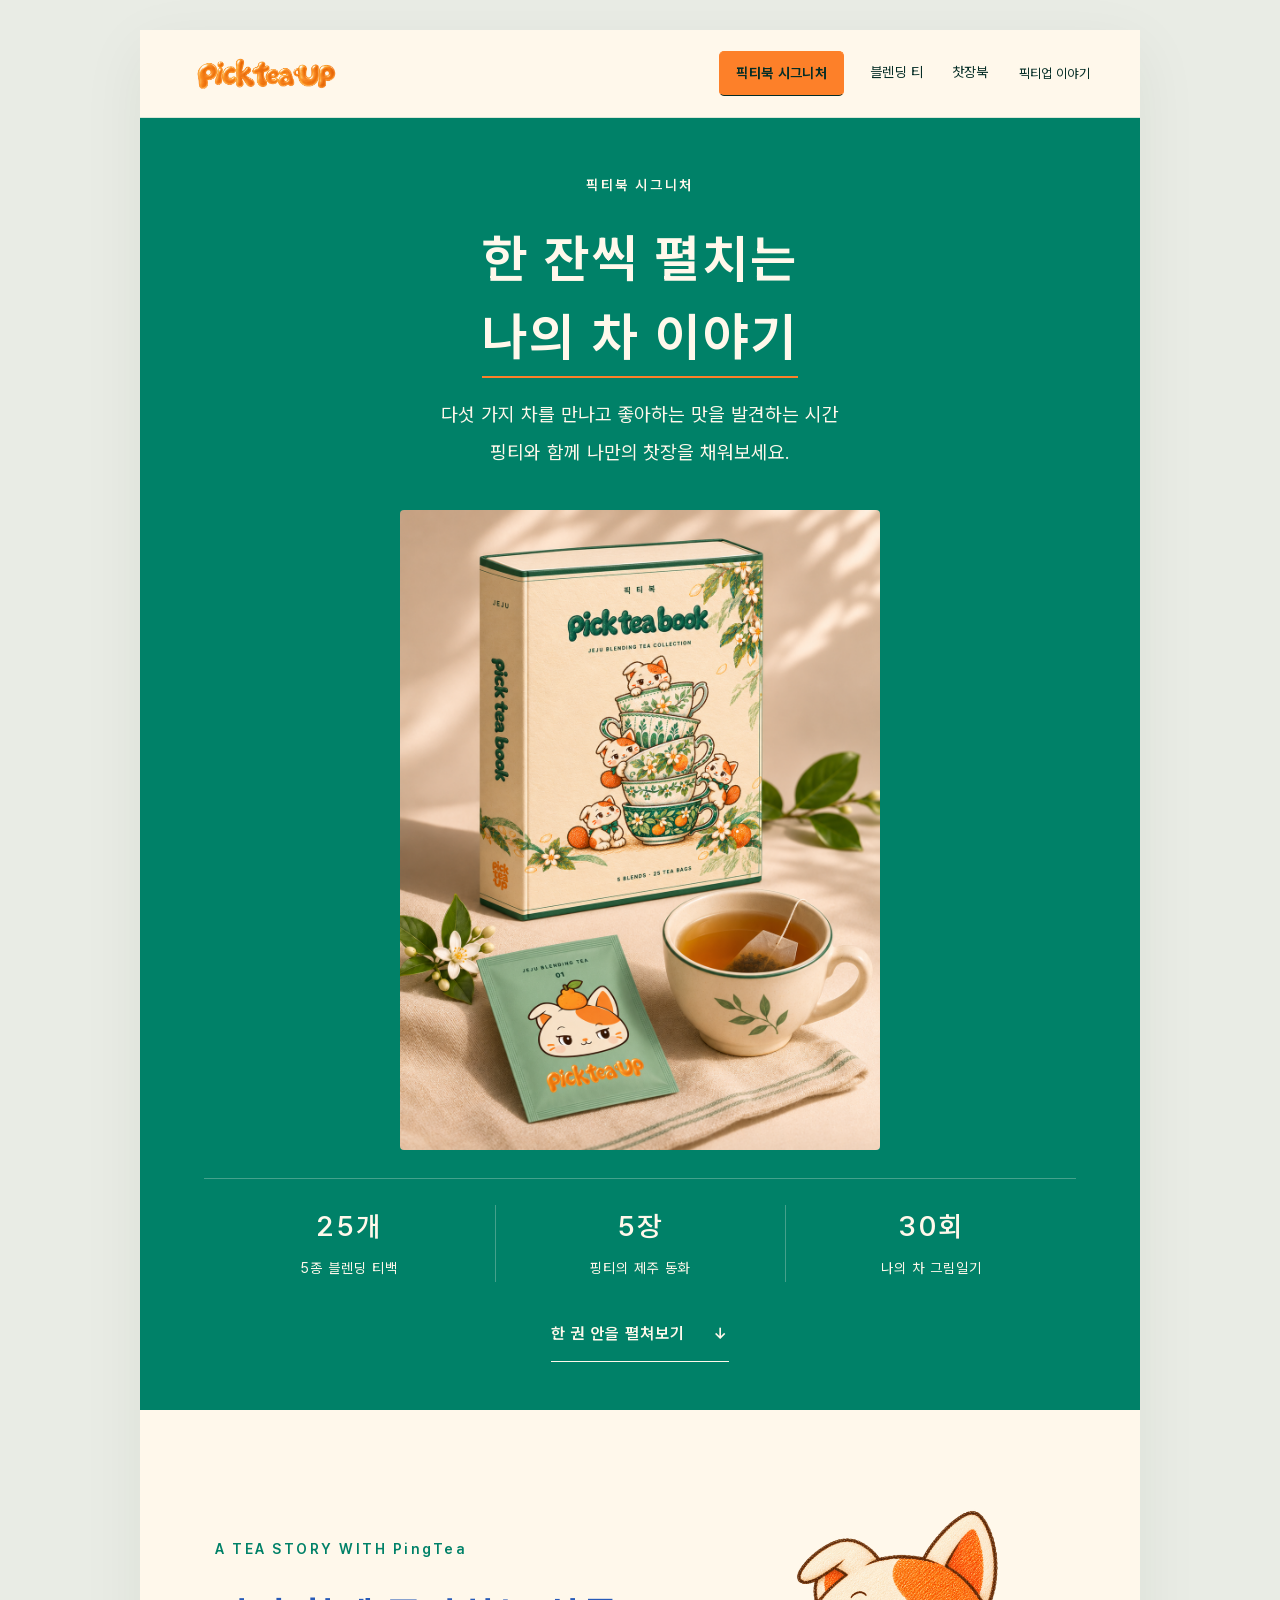
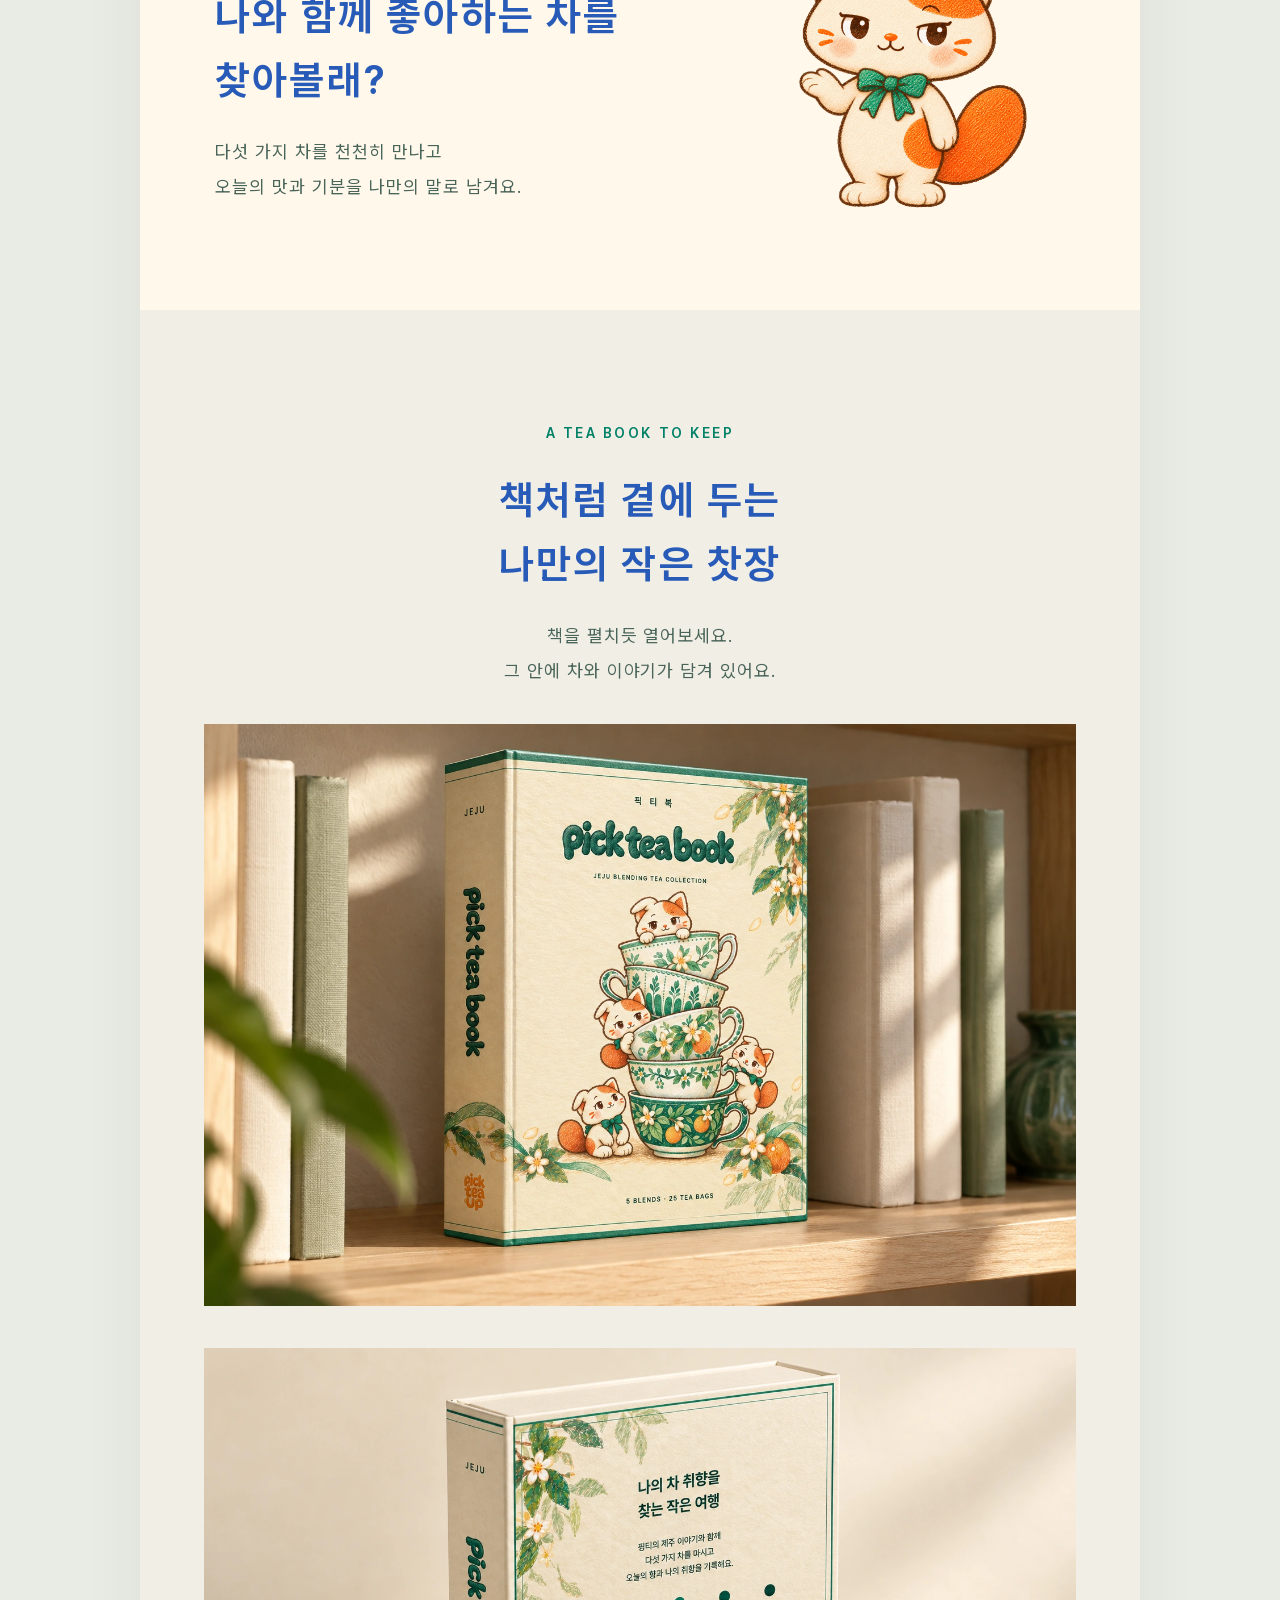
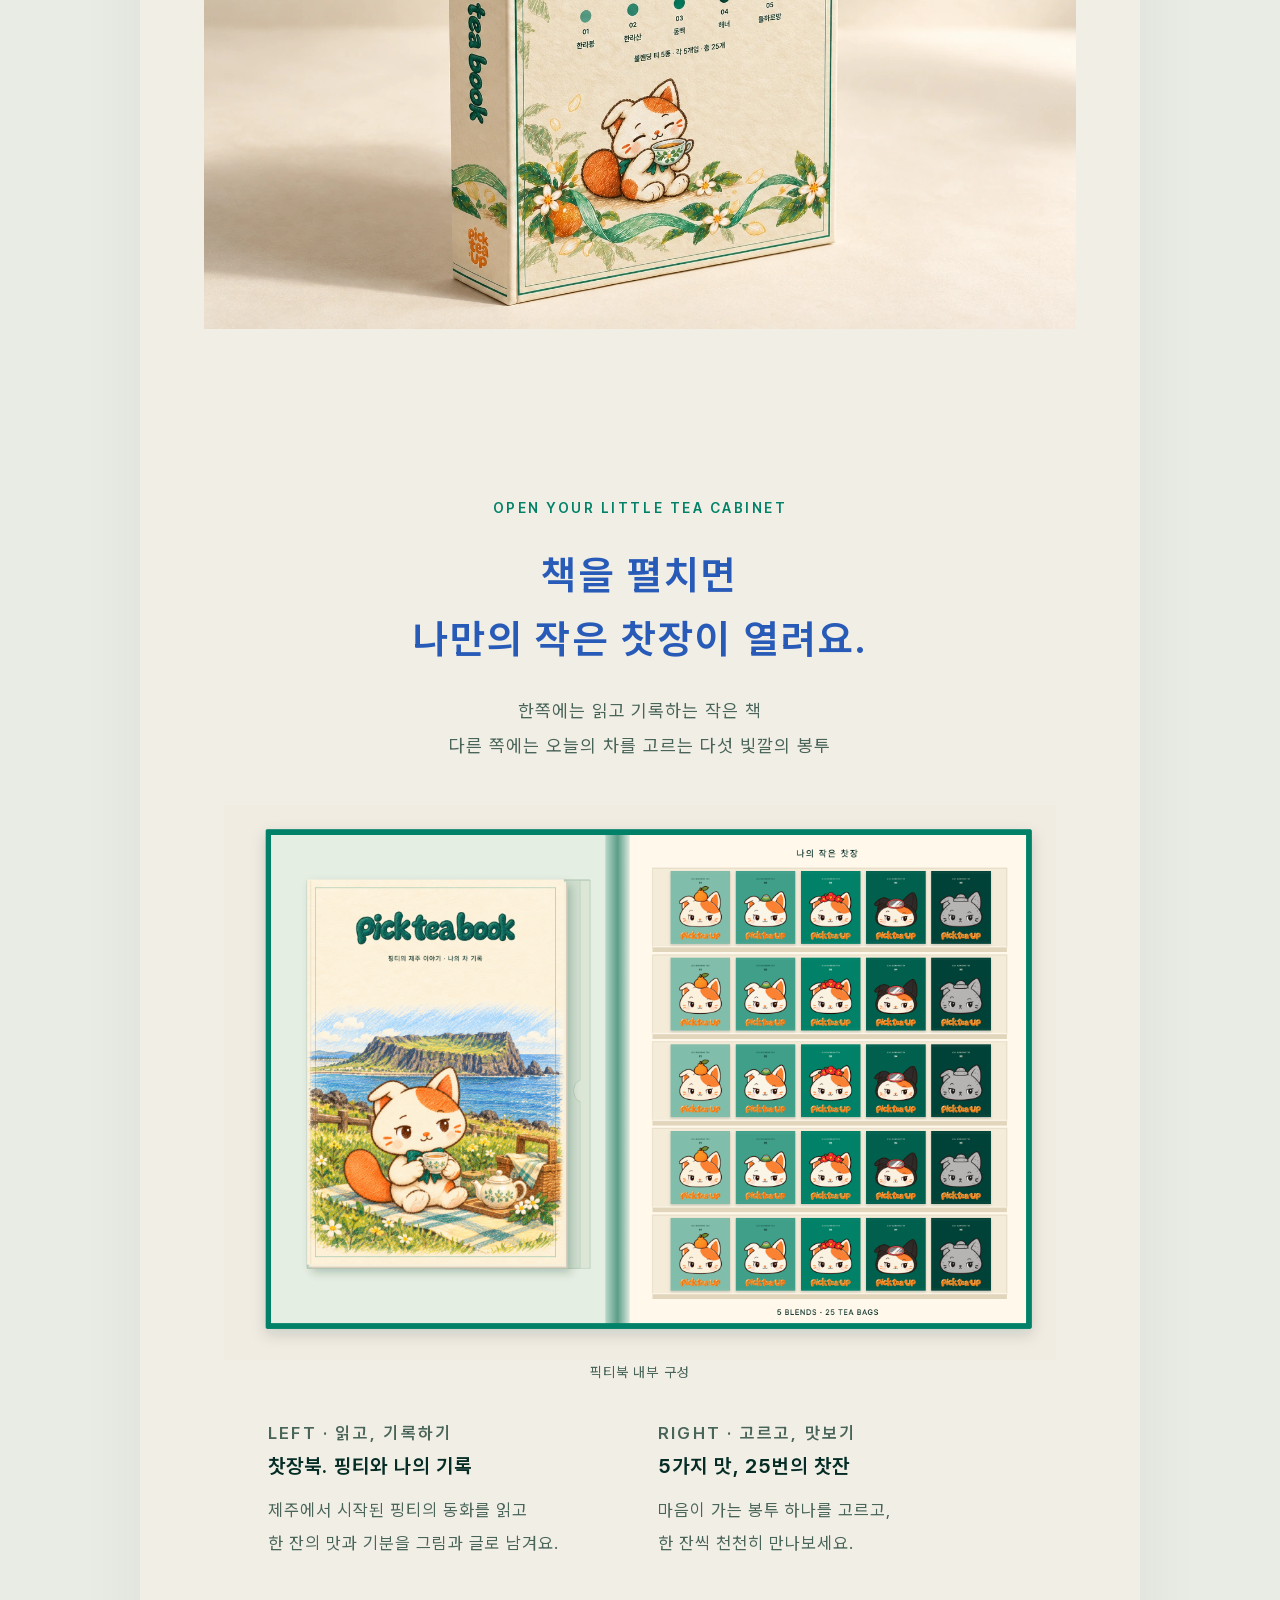
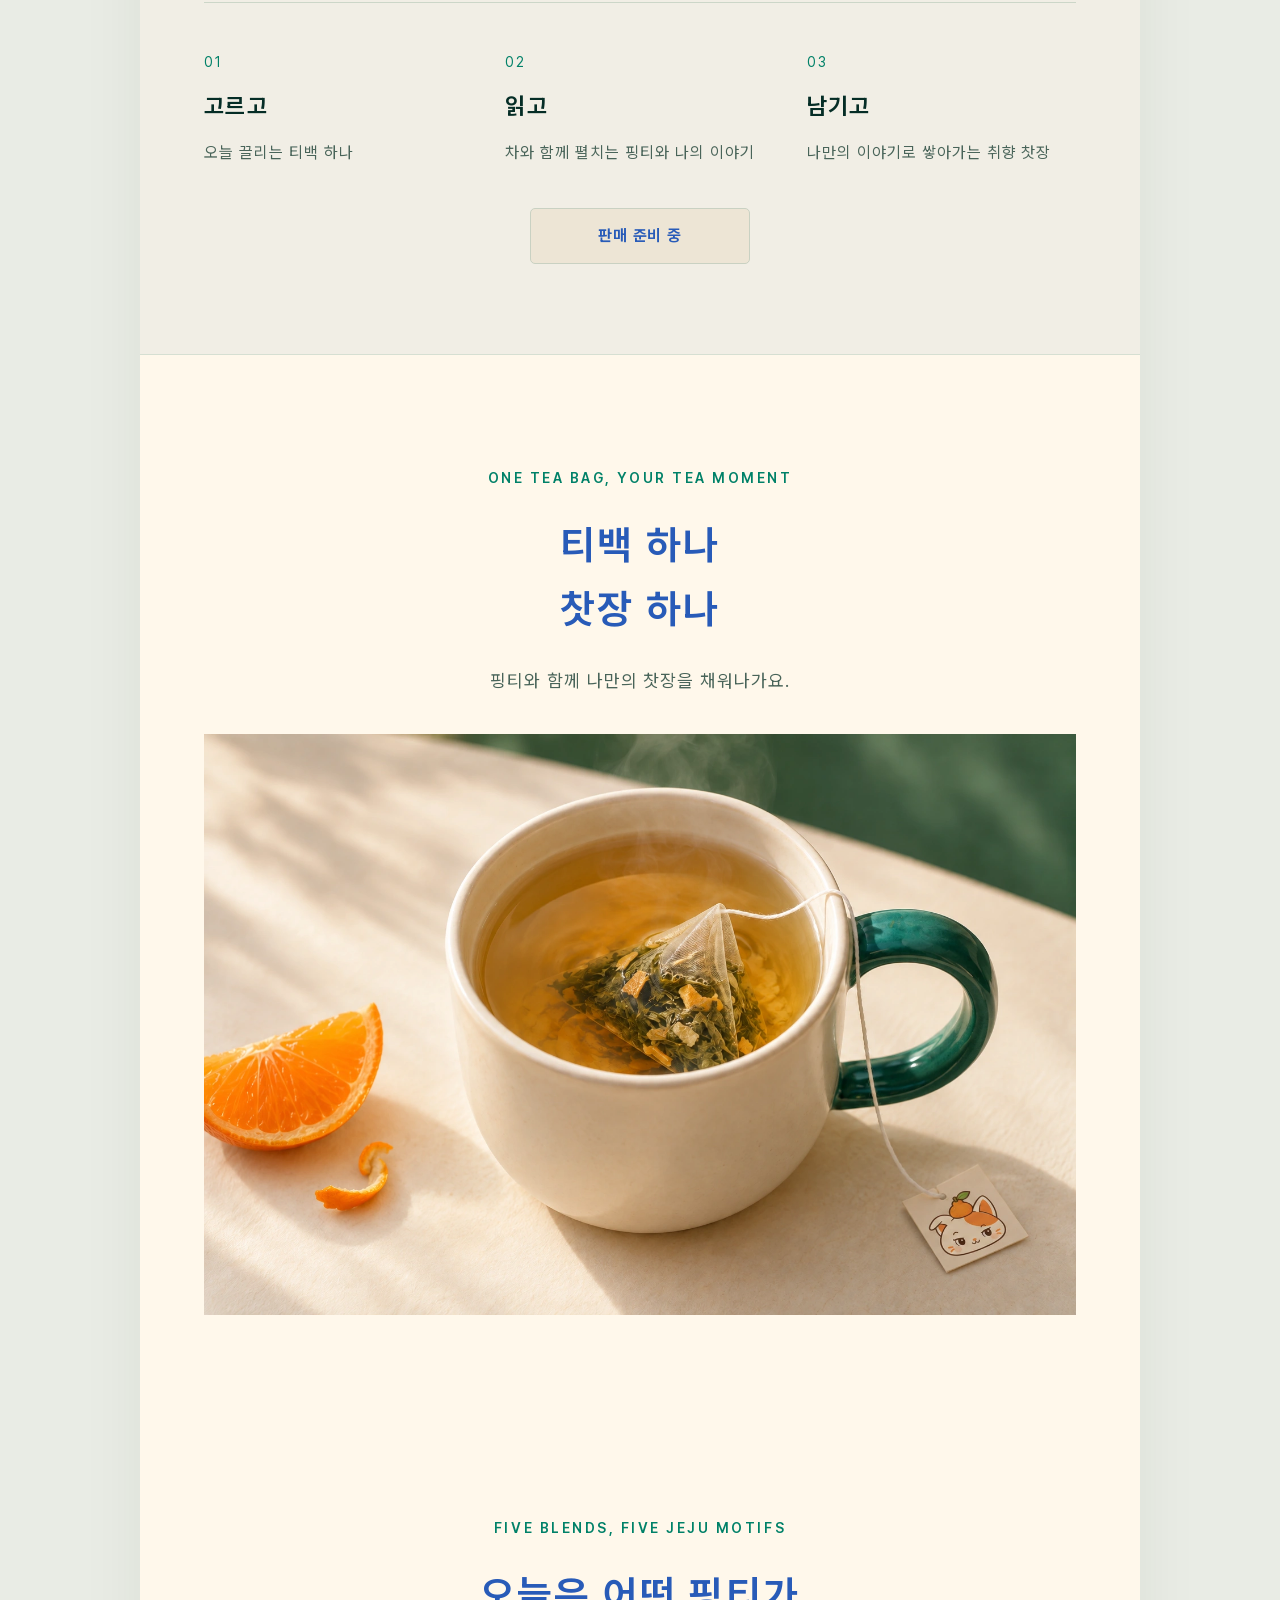
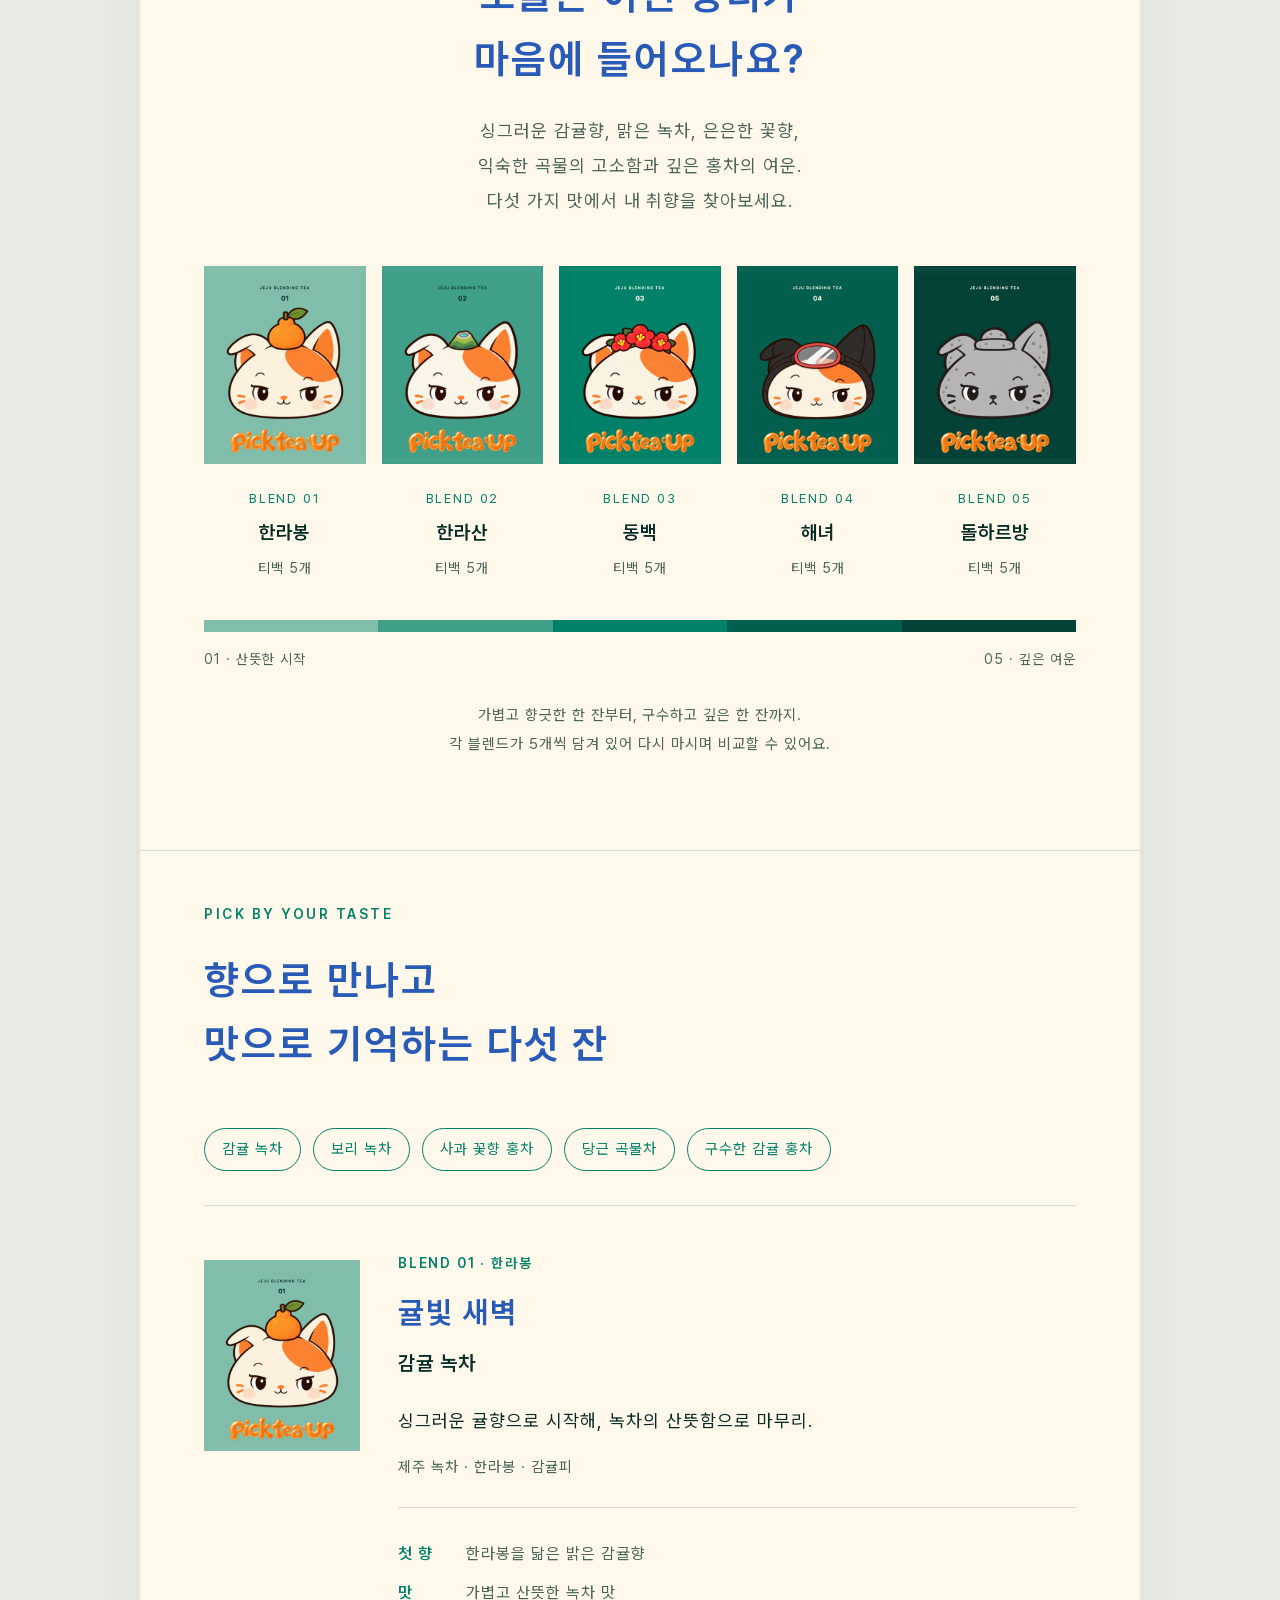
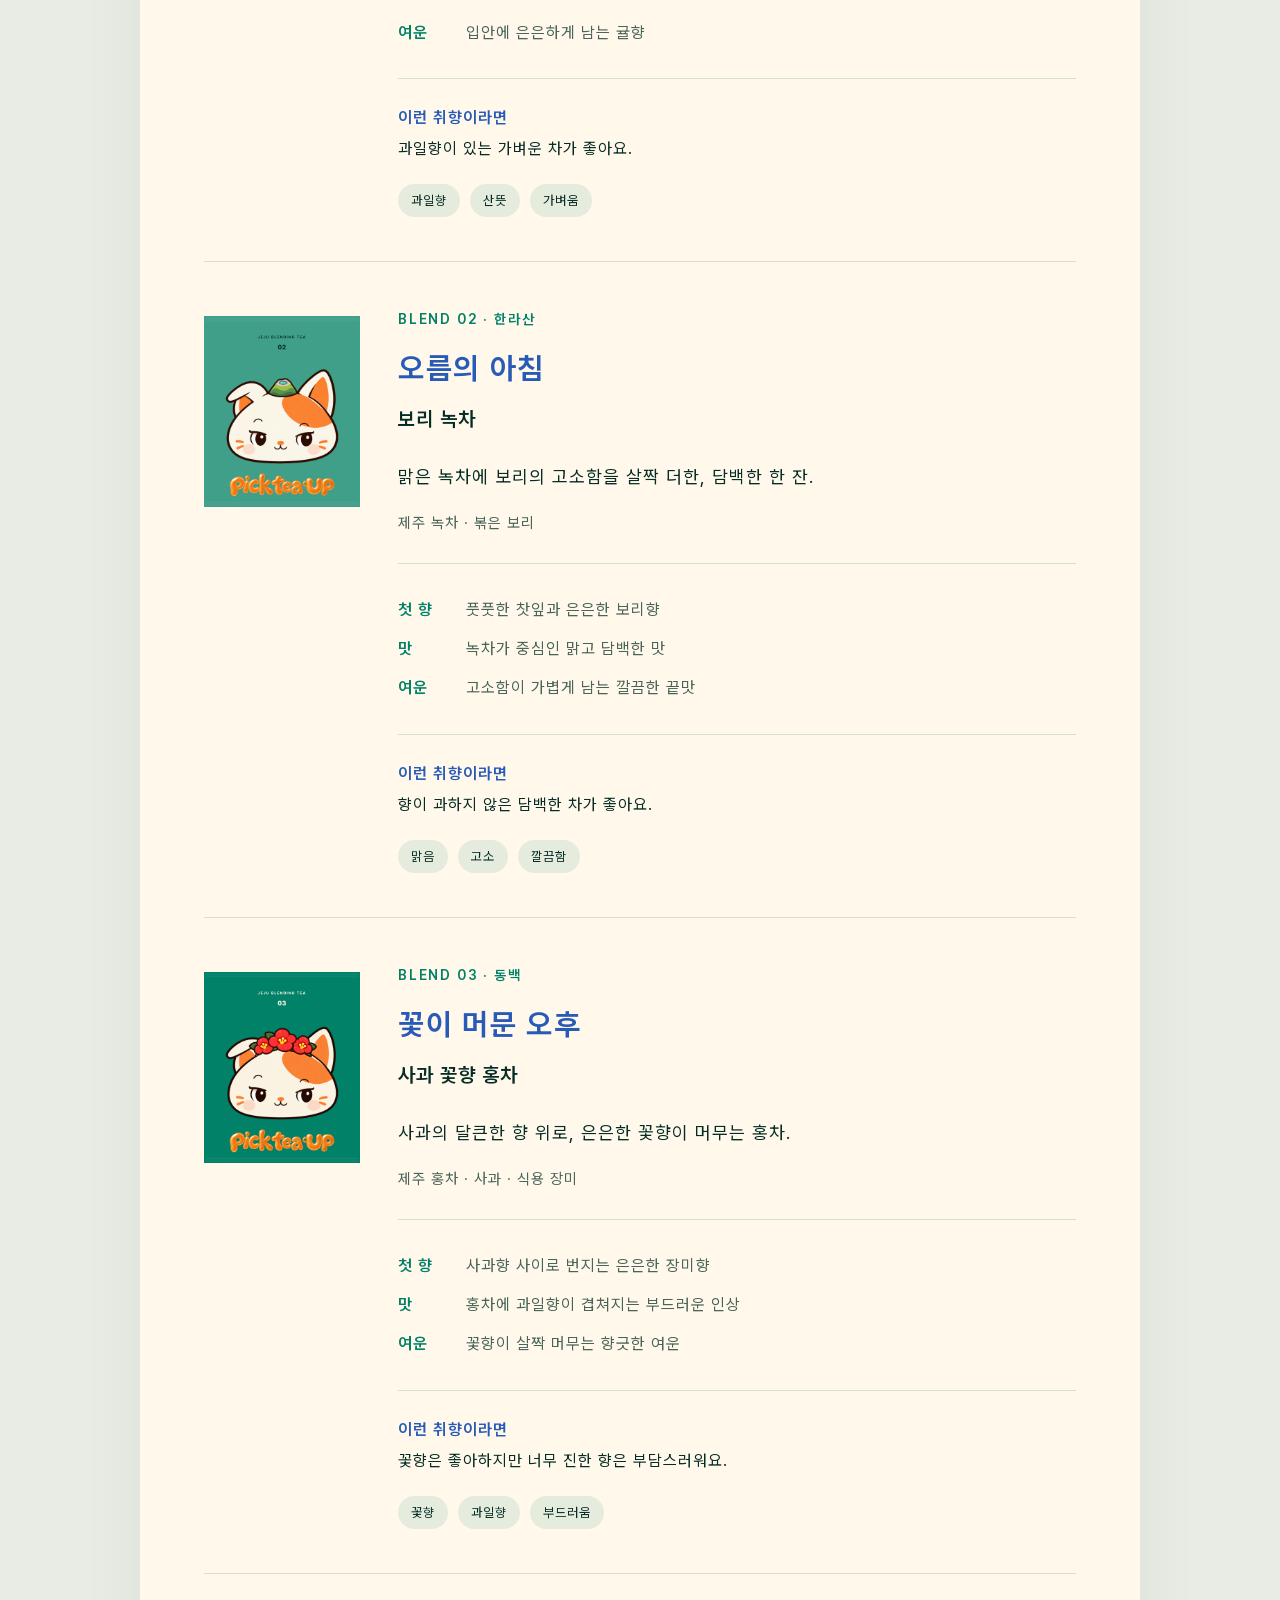
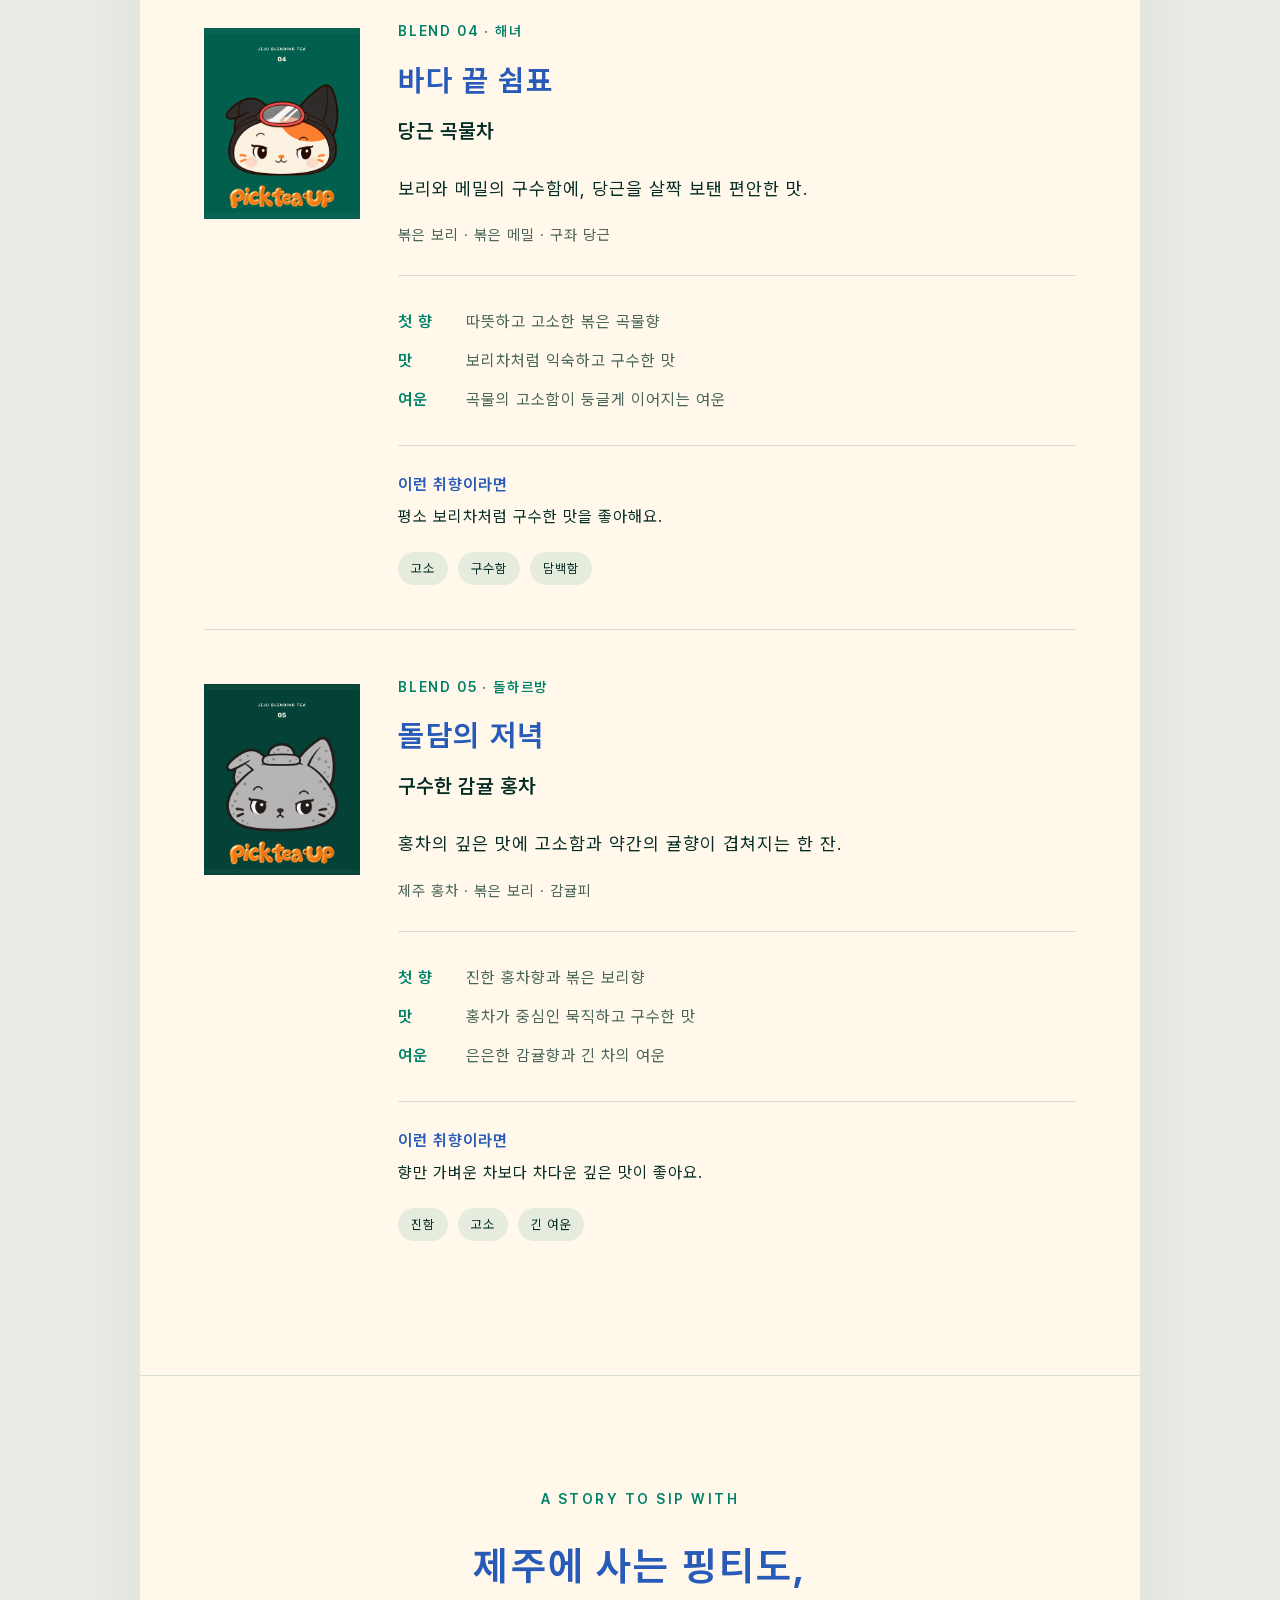
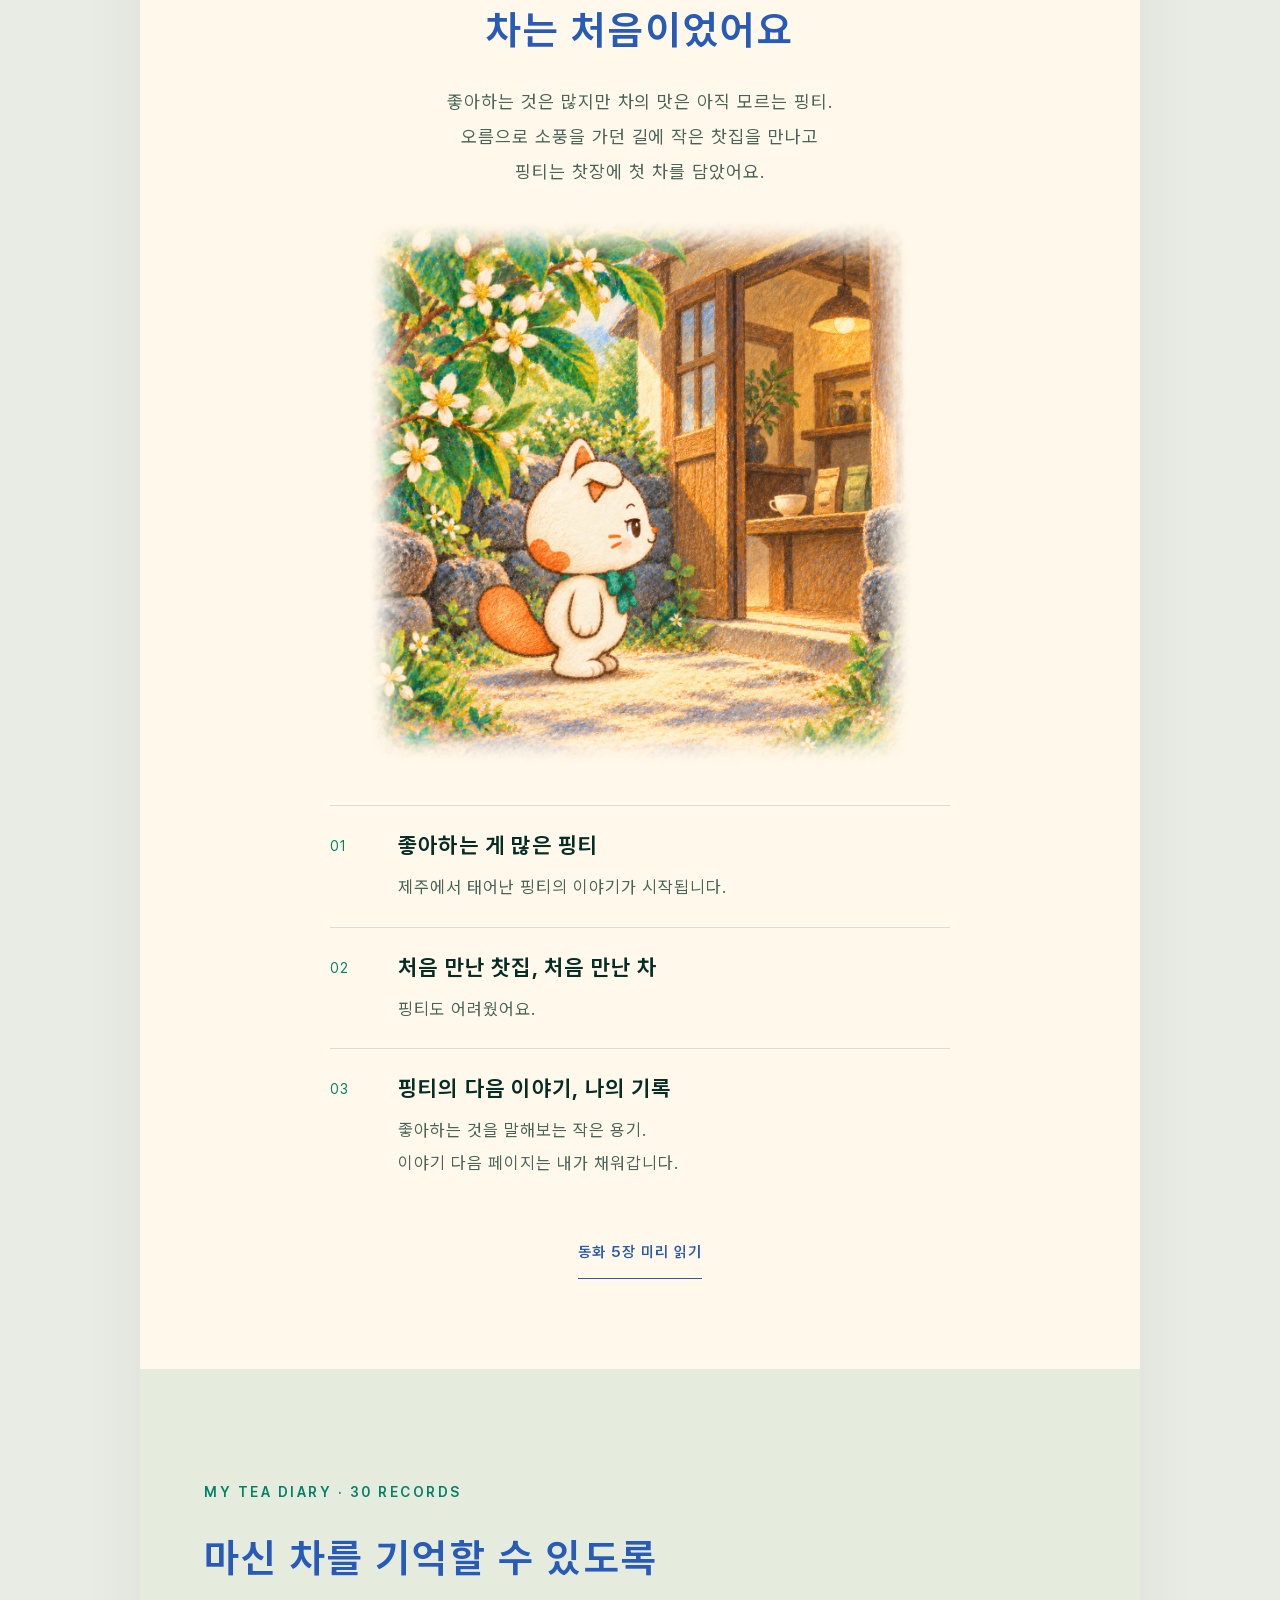
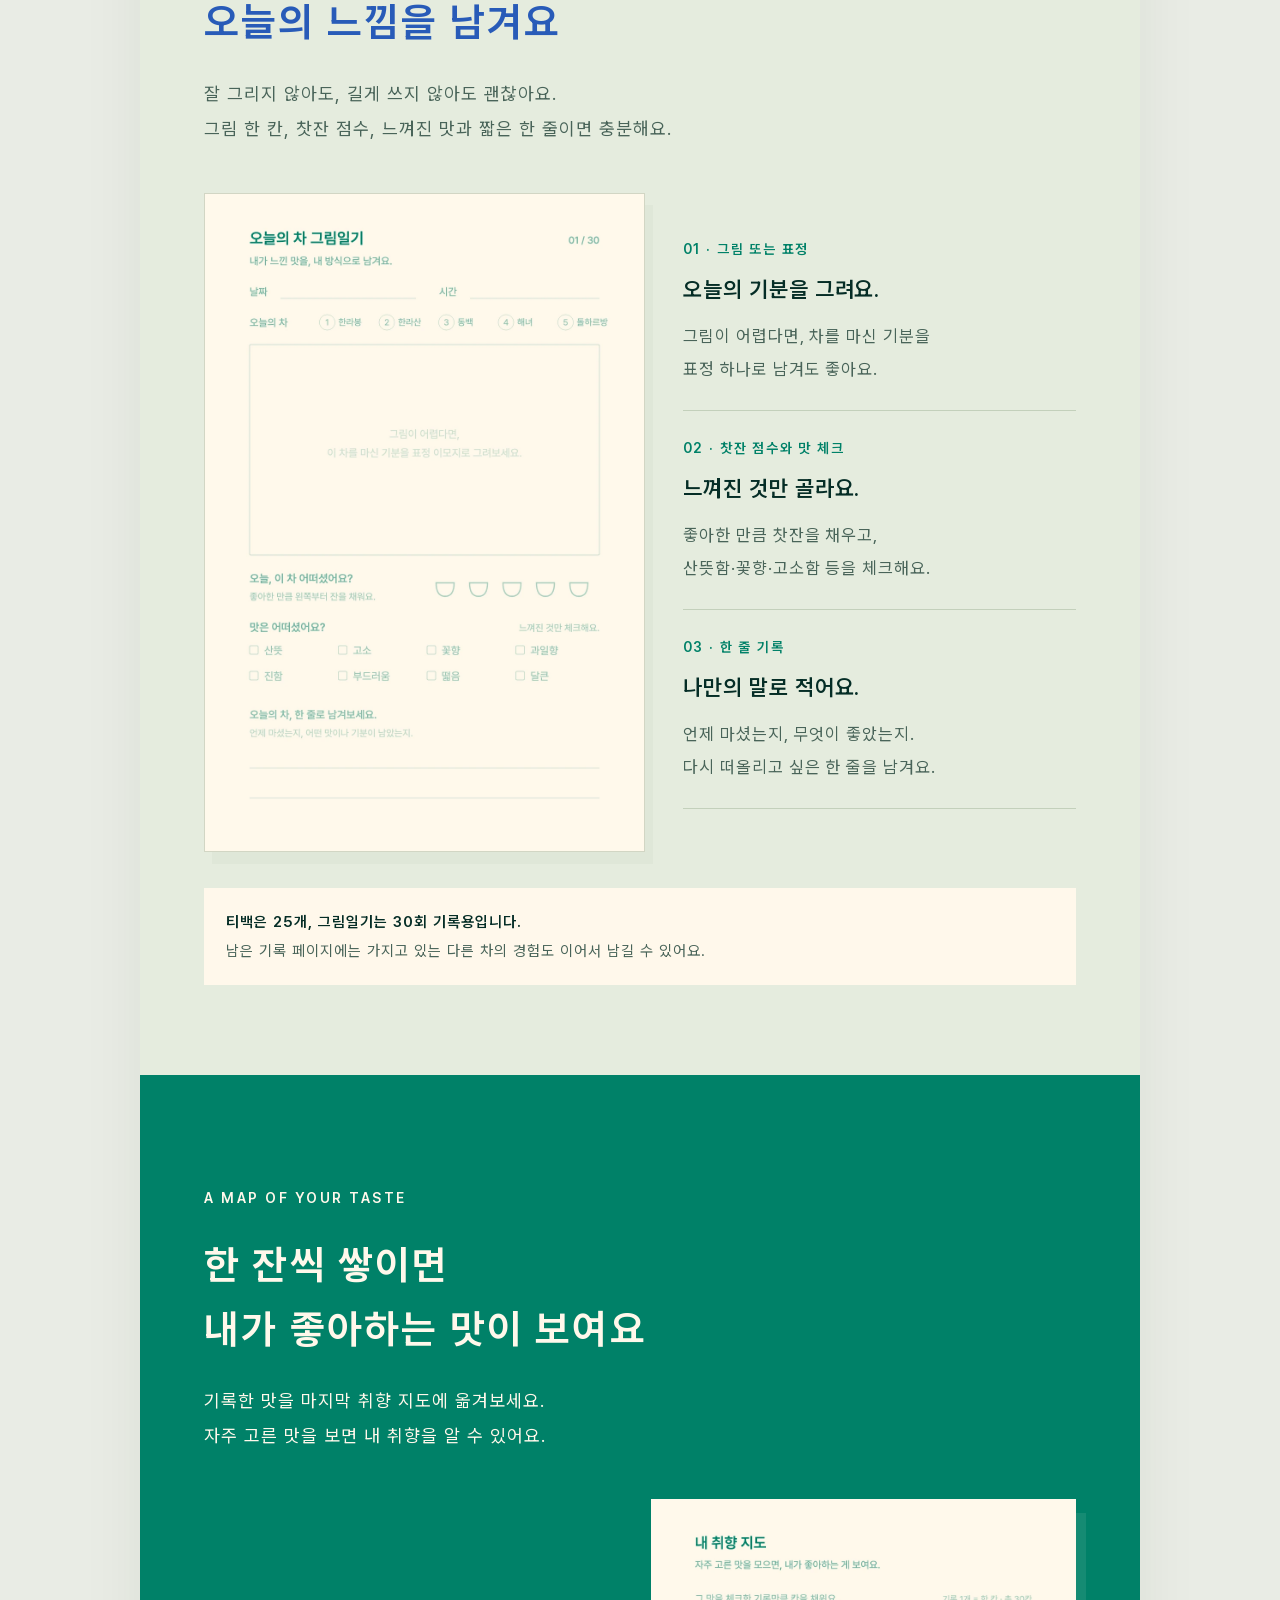
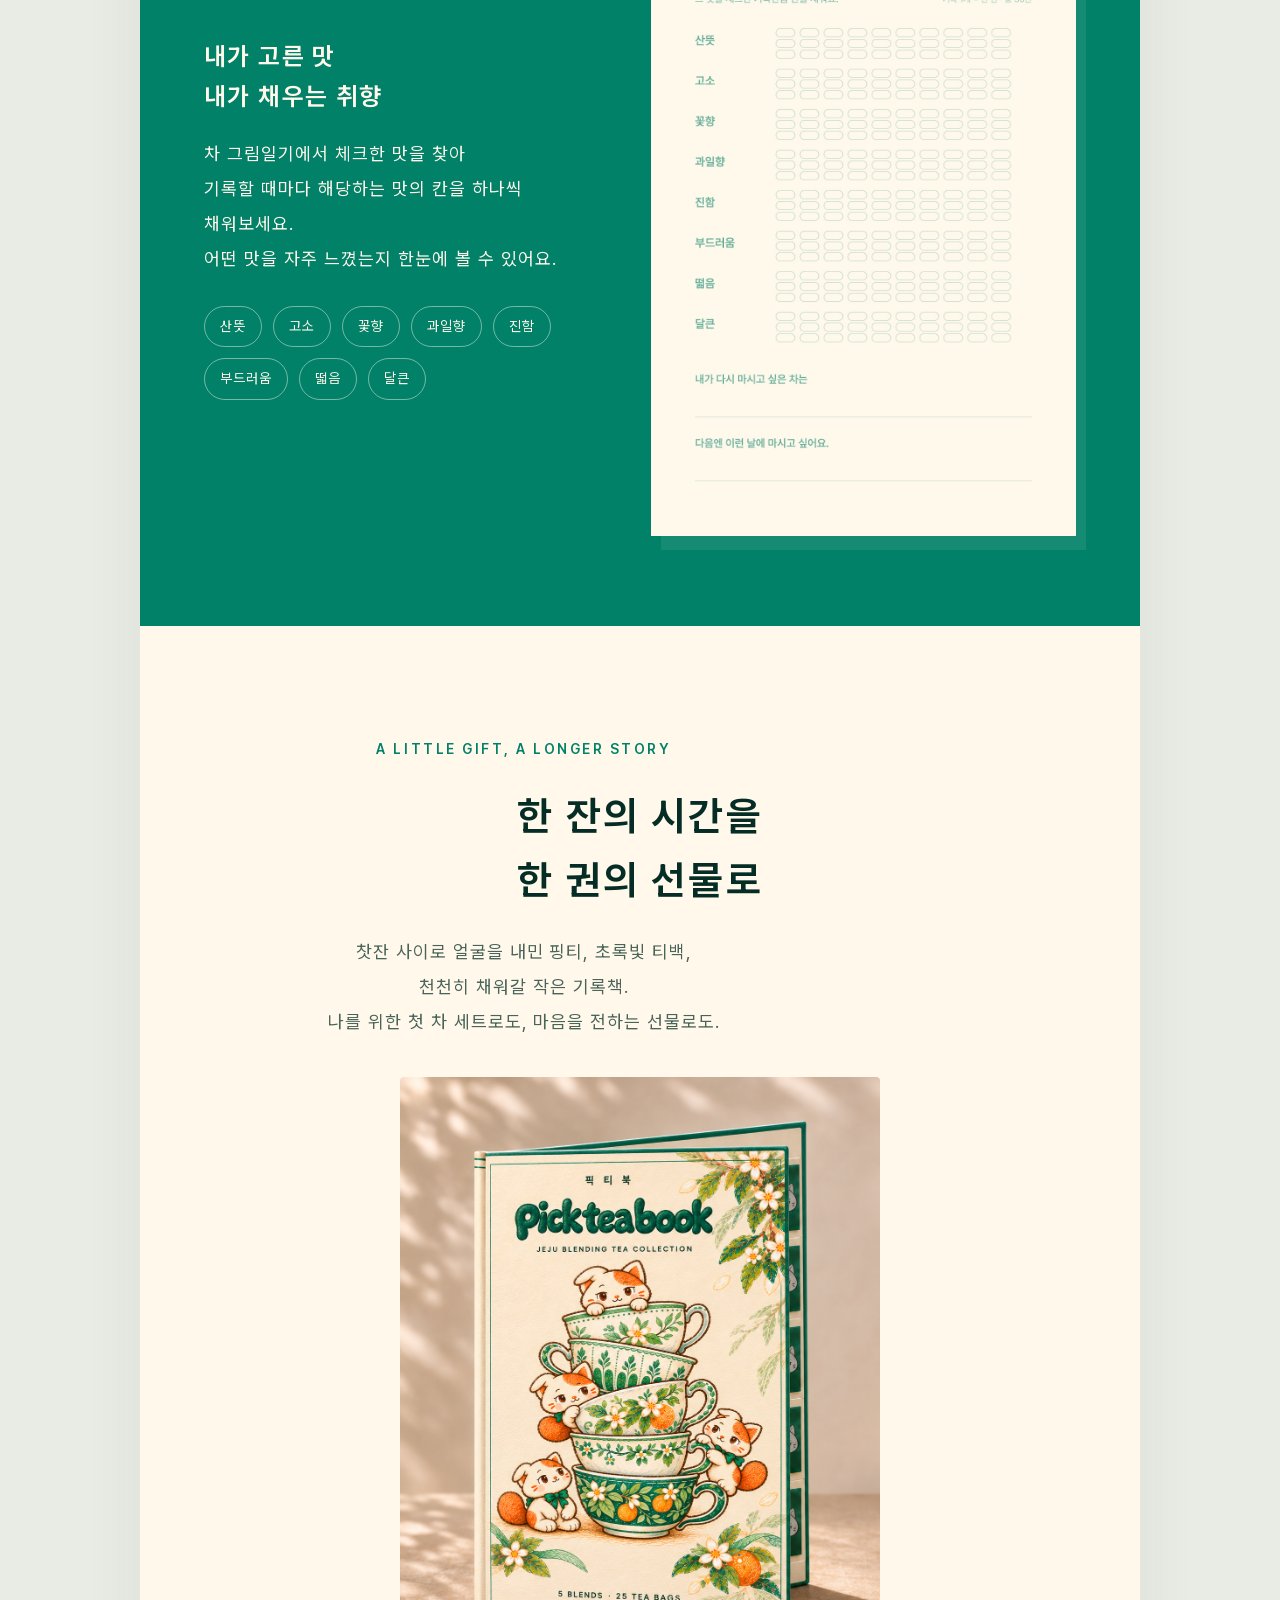
==== commit a3b358f4: "261106 changes" ====
--- a/signature/index.html
+++ b/signature/index.html
@@ -1,4 +1,4 @@
-<!doctype html><html lang="ko"><head><meta charset="utf-8"><meta name="viewport" content="width=device-width,initial-scale=1"><meta name="theme-color" content="#008168"><title>픽티북 — 한 잔씩 펼치는 나의 차 이야기 | 픽티업</title><meta name="description" content="다섯 가지 블렌딩 티백 25개, 핑티의 제주 동화, 30회 차 그림일기와 취향 지도. 픽티북으로 나만의 차 이야기를 시작하세요."><link rel="stylesheet" href="styles.css"><link rel="icon" type="image/svg+xml" href="data:image/svg+xml,%3Csvg%20xmlns%3D%22http%3A%2F%2Fwww.w3.org%2F2000%2Fsvg%22%20viewBox%3D%220%200%2064%2064%22%3E%3Crect%20width%3D%2264%22%20height%3D%2264%22%20rx%3D%2214%22%20fill%3D%22%23008168%22%2F%3E%3Cpath%20d%3D%22M16%2022h29v21c0%207-29%207-29%200Z%22%20fill%3D%22%23FFF8EB%22%2F%3E%3Cpath%20d%3D%22M45%2026h5c8%200%208%2014%200%2014h-5%22%20fill%3D%22none%22%20stroke%3D%22%23FFF8EB%22%20stroke-width%3D%224%22%2F%3E%3Cpath%20d%3D%22M28%2010c-8%208%209%205%201%2012%22%20fill%3D%22none%22%20stroke%3D%22%23FD8029%22%20stroke-width%3D%224%22%20stroke-linecap%3D%22round%22%2F%3E%3C%2Fsvg%3E">
+<!doctype html><html lang="ko"><head><meta charset="utf-8"><meta name="viewport" content="width=device-width,initial-scale=1"><meta name="theme-color" content="#008168"><title>픽티북 — 한 잔씩 펼치는 나의 차 이야기 | 픽티업</title><meta name="description" content="다섯 가지 블렌딩 티백 25개, 핑티의 제주 동화, 30회 차 그림일기와 취향 지도. 픽티북으로 나만의 차 이야기를 시작하세요."><link rel="stylesheet" href="styles.css?v=contents-groups-v2"><link rel="icon" type="image/svg+xml" href="data:image/svg+xml,%3Csvg%20xmlns%3D%22http%3A%2F%2Fwww.w3.org%2F2000%2Fsvg%22%20viewBox%3D%220%200%2064%2064%22%3E%3Crect%20width%3D%2264%22%20height%3D%2264%22%20rx%3D%2214%22%20fill%3D%22%23008168%22%2F%3E%3Cpath%20d%3D%22M16%2022h29v21c0%207-29%207-29%200Z%22%20fill%3D%22%23FFF8EB%22%2F%3E%3Cpath%20d%3D%22M45%2026h5c8%200%208%2014%200%2014h-5%22%20fill%3D%22none%22%20stroke%3D%22%23FFF8EB%22%20stroke-width%3D%224%22%2F%3E%3Cpath%20d%3D%22M28%2010c-8%208%209%205%201%2012%22%20fill%3D%22none%22%20stroke%3D%22%23FD8029%22%20stroke-width%3D%224%22%20stroke-linecap%3D%22round%22%2F%3E%3C%2Fsvg%3E">
 <!-- Shared preview: dedicated image with generous crop-safe margins -->
 <meta property="og:type" content="website">
 <meta property="og:locale" content="ko_KR">
@@ -17,17 +17,17 @@
 <meta name="twitter:description" content="다섯 가지 블렌딩 티백 25개, 핑티의 제주 동화, 30회 차 그림일기와 취향 지도. 픽티북으로 나만의 차 이야기를 시작하세요.">
 <meta name="twitter:image" content="https://emma-neway-coder.github.io/pickteaup-jeju/assets/brand/share-preview-v1.png">
 <meta name="twitter:image:alt" content="픽티업 Pick tea Up 로고">
-<link rel="stylesheet" href="../navigation.css"><link rel="stylesheet" href="../baseline-no-motion.css"><link rel="stylesheet" href="dawn-preview.css"></head><body><a class="skip-link" href="#hero">본문으로 이동</a><main class="page" id="top">
+<link rel="stylesheet" href="../navigation.css?v=4"><link rel="stylesheet" href="../baseline-no-motion.css"><link rel="stylesheet" href="dawn-preview.css"></head><body><a class="skip-link" href="#hero">본문으로 이동</a><main class="page" id="top">
 <header class="site-header product-navigation"><a class="brand-link" href="../index.html" aria-label="픽티업 홈"><img src="../assets/brand/logo.png" alt="픽티업 Pick tea up" width="2172" height="724" decoding="async"></a><nav aria-label="상품 메뉴"><a class="signature-nav" href="../signature/" aria-current="page"><span>픽티북</span> <span>시그니처</span></a><a class="" href="../blends.html">블렌딩 티</a><a class="" href="../book.html">찻장북</a></nav><a class="brand-story-link" href="../brand.html">픽티업 이야기</a></header>
-<section class="hero" id="hero" data-export="01-처음-펼치는-픽티북"><p class="eyebrow">픽티북 시그니처 · 차와 기록의 첫 세트</p><h1>한 잔씩 펼치는<br><span>나의 차 이야기</span></h1><p class="lead">다섯 가지 차를 만나고<br class="mobile-break"> 좋아하는 맛을 발견하는 시간<br>핑티와 함께 나만의 찻장을 채워보세요.</p><div class="hero-product"><div class="product-orbit"></div><div class="book-object " role="img" aria-label="찻잔과 핑티가 그려진 책 모양 픽티북 패키지 디자인 시안"><div class="book-spine"><img src="../assets/packaging/package-spine.webp" alt="" width="192" height="1440"></div><div class="book-cover"><img src="../assets/packaging/package-front.webp" alt="" width="1104" height="1440"></div></div><img class="hero-sachet" src="../assets/packaging/blend-01.webp" alt="한라봉 모티프의 01번 개별 티백 봉투" width="900" height="1100"><span class="hero-side">A LITTLE BOOK OF TEA & YOU</span></div><div class="facts-ribbon"><div><strong>25개</strong><span>5종 블렌딩 티백</span></div><div><strong>5장</strong><span>핑티의 제주 동화</span></div><div><strong>30회</strong><span>나의 차 그림일기</span></div></div><div class="signature-purchase"><button class="purchase-status" type="button" disabled>판매 준비 중</button></div><a class="text-link screen-only" href="#inside">한 권 안을 펼쳐보기 <span aria-hidden="true">↓</span></a></section>
-<section class="section intro center" data-export="02-차를-몰라도-괜찮아요"><div class="section-head"><p class="eyebrow">YOUR FIRST TEA STORY</p><h2>차는 아직 잘 몰라도,<br><em>좋아하는 건 말할 수 있으니까</em></h2><p>향이 좋았는지, 어떤 기분이 들었는지.<br>어려운 차 말고 나의 기분에서 시작하는 차 기록.<br>픽티북은 그 작은 발견을 한 권에 모읍니다.</p></div><img class="intro-art" src="../assets/storybook/scene-04.webp" width="1536" height="1536" loading="lazy" alt="제주 풍경을 바라보며 자신이 좋아하는 것을 떠올리는 핑티"><p class="quote">“내가 좋아하는 건 말할 수 있어!”</p><p class="caption">핑티의 제주 이야기 중에서</p></section>
-<section class="section package-details" id="package-details" data-export="02b-선반과-책등"><div class="section-head center"><p class="eyebrow">A TEA BOOK TO KEEP</p><h2>책처럼 곁에 두는,<br>나만의 작은 찻장</h2><p>책을 펼치듯 열어보세요<br>그 안에 차와 이야기가 담겨 있어요</p></div><figure class="product-photo"><img src="../assets/photos/carton-shelf-v1.webp" width="1536" height="1024" loading="lazy" alt="책장 선반에 세워 둔 픽티북 종이 지함의 앞면과 책등"></figure><figure class="product-photo"><img src="../assets/photos/carton-back-spine-v1.webp" width="1536" height="1024" loading="lazy" alt="픽티북 종이 지함의 뒷면, 책등, 종이 모서리와 두께를 보여주는 가까운 장면"></figure></section><section class="section open" id="inside" data-export="03-한-권-안에-담긴-것들"><div class="section-head center"><p class="eyebrow">OPEN YOUR LITTLE TEA CABINET</p><h2>책을 펼치면<br>나만의 작은 찻장이 열려요</h2><p>한쪽에는 읽고 기록하는 작은 책<br>다른 쪽에는 오늘의 차를 고르는 다섯 빛깔의 봉투</p></div><figure class="open-figure"><img src="../assets/packaging/package-open.webp" width="2400" height="1600" loading="lazy" alt="왼쪽에 동화와 기록책, 오른쪽에 5종 티백이 각각 5개씩 수납된 픽티북 펼침 디자인 시안"><figcaption class="caption">픽티북 내부 구성</figcaption></figure><div class="open-explain"><div><p class="number-label">LEFT · 읽고, 기록하기</p><h3 class="mini-title">찻장북. 핑티와 나의 기록</h3><p>제주에서 시작된 핑티의 동화를 읽고<br>한 잔의 맛과 기분을 그림과 글로 남겨요.</p></div><div><p class="number-label">RIGHT · 고르고, 맛보기</p><h3 class="mini-title">다섯 종류, 총 스물다섯 개</h3><p>마음이 가는 봉투 하나를 고르고,<br>한 잔씩 천천히 만나보세요.</p></div></div><div class="process"><div><p class="step">01</p><h3>고르고</h3><p>오늘 끌리는 티백 하나</p></div><div><p class="step">02</p><h3>읽고</h3><p>차와 함께 펼치는 핑티와 나의 이야기</p></div><div><p class="step">03</p><h3>남기고</h3><p>나만의 이야기로 쌓아가는 취향 찻장</p></div></div></section>
-<section class="section brewing" id="brewing" data-export="03b-머그에서-우러나는-차"><div class="section-head center"><p class="eyebrow">ONE TEA BAG, YOUR TEA MOMENT</p><h2>티백 하나<br>찻장 하나</h2><p>핑티와 함께 나만의 찻장을 채워나가요.</p></div><figure class="product-photo"><img src="../assets/photos/tea-brewing-tagged-v1.webp" width="1536" height="1024" loading="lazy" alt="에메랄드 손잡이의 크림색 머그에서 차가 우러나고, 한라봉 핑티가 인쇄된 티백 태그가 찻잔 옆에 놓인 장면"></figure></section><section class="section blends" data-export="04-다섯-빛깔의-티백"><div class="section-head center"><p class="eyebrow">FIVE BLENDS, FIVE JEJU MOTIFS</p><h2>오늘은 어떤 핑티가<br>마음에 들어오나요?</h2><p>싱그러운 감귤향, 맑은 녹차, 은은한 꽃향,<br>익숙한 곡물의 고소함과 깊은 홍차의 여운.<br>다섯 가지 맛에서 내 취향을 찾아보세요.</p></div><div class="blend-list"><figure class="blend-item"><img src="../assets/packaging/blend-01.webp" width="900" height="1100" loading="lazy" alt="한라봉 모티프의 01번 티백 봉투 앞면"><figcaption><p class="blend-index">BLEND 01</p><h3>한라봉</h3><p>티백 5개</p></figcaption></figure><figure class="blend-item"><img src="../assets/packaging/blend-02.webp" width="900" height="1100" loading="lazy" alt="한라산 모티프의 02번 티백 봉투 앞면"><figcaption><p class="blend-index">BLEND 02</p><h3>한라산</h3><p>티백 5개</p></figcaption></figure><figure class="blend-item"><img src="../assets/packaging/blend-03.webp" width="900" height="1100" loading="lazy" alt="동백 모티프의 03번 티백 봉투 앞면"><figcaption><p class="blend-index">BLEND 03</p><h3>동백</h3><p>티백 5개</p></figcaption></figure><figure class="blend-item"><img src="../assets/packaging/blend-04.webp" width="900" height="1100" loading="lazy" alt="해녀 모티프의 04번 티백 봉투 앞면"><figcaption><p class="blend-index">BLEND 04</p><h3>해녀</h3><p>티백 5개</p></figcaption></figure><figure class="blend-item"><img src="../assets/packaging/blend-05.webp" width="900" height="1100" loading="lazy" alt="돌하르방 모티프의 05번 티백 봉투 앞면"><figcaption><p class="blend-index">BLEND 05</p><h3>돌하르방</h3><p>티백 5개</p></figcaption></figure></div><div class="green-spectrum" aria-hidden="true"><i></i><i></i><i></i><i></i><i></i></div><div class="spectrum-labels"><span>01 · 산뜻한 시작</span><span>05 · 깊은 여운</span></div><p class="blend-note">가볍고 향긋한 한 잔부터, 구수하고 깊은 한 잔까지.<br>각 블렌드가 5개씩 담겨 있어 다시 마시며 비교할 수 있어요.</p></section><section class="section flavor-section" id="taste" data-export="04b-맛별-큐레이션"><div class="section-head"><p class="eyebrow">PICK BY YOUR TASTE</p><h2>향으로 만나고,<br>맛으로 기억하는 다섯 잔</h2></div><div class="flavor-curation"><nav class="flavor-nav" aria-label="원하는 맛으로 이동"><a href="#flavor-1">감귤 녹차</a><a href="#flavor-2">보리 녹차</a><a href="#flavor-3">사과 꽃향 홍차</a><a href="#flavor-4">당근 곡물차</a><a href="#flavor-5">구수한 감귤 홍차</a></nav><article class="taste-card" id="flavor-1" tabindex="0" aria-label="귤빛 새벽: 카드에 커서를 올리거나 손가락을 대면 새벽빛이 나타납니다"><figure><img src="../assets/packaging/blend-01.webp" alt="한라봉 모티프의 1번 티백 봉투" width="900" height="1100" loading="lazy"></figure><div class="taste-copy"><p class="number-label">BLEND 01 · 한라봉</p><h3>귤빛 새벽</h3><p class="taste-family">감귤 녹차</p><p class="taste-pitch">싱그러운 귤향으로 시작해, 녹차의 산뜻함으로 마무리.</p><p class="taste-ingredients">제주 녹차 · 한라봉 · 감귤피</p><dl><div><dt>첫 향</dt><dd>한라봉을 닮은 밝은 감귤향</dd></div><div><dt>맛</dt><dd>가볍고 산뜻한 녹차 맛</dd></div><div><dt>여운</dt><dd>입안에 은은하게 남는 귤향</dd></div></dl><p class="taste-pick"><strong>이런 취향이라면</strong><br>과일향이 있는 가벼운 차가 좋아요.</p><div class="flavor-tags"><span>과일향</span><span>산뜻</span><span>가벼움</span></div></div></article><article class="taste-card" id="flavor-2"><figure><img src="../assets/packaging/blend-02.webp" alt="한라산 모티프의 2번 티백 봉투" width="900" height="1100" loading="lazy"></figure><div class="taste-copy"><p class="number-label">BLEND 02 · 한라산</p><h3>오름의 아침</h3><p class="taste-family">보리 녹차</p><p class="taste-pitch">맑은 녹차에 보리의 고소함을 살짝 더한, 담백한 한 잔.</p><p class="taste-ingredients">제주 녹차 · 볶은 보리</p><dl><div><dt>첫 향</dt><dd>풋풋한 찻잎과 은은한 보리향</dd></div><div><dt>맛</dt><dd>녹차가 중심인 맑고 담백한 맛</dd></div><div><dt>여운</dt><dd>고소함이 가볍게 남는 깔끔한 끝맛</dd></div></dl><p class="taste-pick"><strong>이런 취향이라면</strong><br>향이 과하지 않은 담백한 차가 좋아요.</p><div class="flavor-tags"><span>맑음</span><span>고소</span><span>깔끔함</span></div></div></article><article class="taste-card" id="flavor-3"><figure><img src="../assets/packaging/blend-03.webp" alt="동백 모티프의 3번 티백 봉투" width="900" height="1100" loading="lazy"></figure><div class="taste-copy"><p class="number-label">BLEND 03 · 동백</p><h3>꽃이 머문 오후</h3><p class="taste-family">사과 꽃향 홍차</p><p class="taste-pitch">사과의 달큰한 향 위로, 은은한 꽃향이 머무는 홍차.</p><p class="taste-ingredients">제주 홍차 · 사과 · 식용 장미</p><dl><div><dt>첫 향</dt><dd>사과향 사이로 번지는 은은한 장미향</dd></div><div><dt>맛</dt><dd>홍차에 과일향이 겹쳐지는 부드러운 인상</dd></div><div><dt>여운</dt><dd>꽃향이 살짝 머무는 향긋한 여운</dd></div></dl><p class="taste-pick"><strong>이런 취향이라면</strong><br>꽃향은 좋아하지만 너무 진한 향은 부담스러워요.</p><div class="flavor-tags"><span>꽃향</span><span>과일향</span><span>부드러움</span></div></div></article><article class="taste-card" id="flavor-4"><figure><img src="../assets/packaging/blend-04.webp" alt="해녀 모티프의 4번 티백 봉투" width="900" height="1100" loading="lazy"></figure><div class="taste-copy"><p class="number-label">BLEND 04 · 해녀</p><h3>바다 끝 쉼표</h3><p class="taste-family">당근 곡물차</p><p class="taste-pitch">보리와 메밀의 구수함에, 당근을 살짝 보탠 편안한 맛.</p><p class="taste-ingredients">볶은 보리 · 볶은 메밀 · 구좌 당근</p><dl><div><dt>첫 향</dt><dd>따뜻하고 고소한 볶은 곡물향</dd></div><div><dt>맛</dt><dd>보리차처럼 익숙하고 구수한 맛</dd></div><div><dt>여운</dt><dd>곡물의 고소함이 둥글게 이어지는 여운</dd></div></dl><p class="taste-pick"><strong>이런 취향이라면</strong><br>평소 보리차처럼 구수한 맛을 좋아해요.</p><div class="flavor-tags"><span>고소</span><span>구수함</span><span>담백함</span></div></div></article><article class="taste-card" id="flavor-5"><figure><img src="../assets/packaging/blend-05.webp" alt="돌하르방 모티프의 5번 티백 봉투" width="900" height="1100" loading="lazy"></figure><div class="taste-copy"><p class="number-label">BLEND 05 · 돌하르방</p><h3>돌담의 저녁</h3><p class="taste-family">구수한 감귤 홍차</p><p class="taste-pitch">홍차의 깊은 맛에 고소함과 약간의 귤향이 겹쳐지는 한 잔.</p><p class="taste-ingredients">제주 홍차 · 볶은 보리 · 감귤피</p><dl><div><dt>첫 향</dt><dd>진한 홍차향과 볶은 보리향</dd></div><div><dt>맛</dt><dd>홍차가 중심인 묵직하고 구수한 맛</dd></div><div><dt>여운</dt><dd>은은한 감귤향과 긴 차의 여운</dd></div></dl><p class="taste-pick"><strong>이런 취향이라면</strong><br>향만 가벼운 차보다 차다운 깊은 맛이 좋아요.</p><div class="flavor-tags"><span>진함</span><span>고소</span><span>긴 여운</span></div></div></article></div></section>
-<section class="section story center" id="story" data-export="05-핑티의-제주-이야기"><div class="section-head"><p class="eyebrow">A STORY TO SIP WITH</p><h2>제주에 사는 핑티도,<br>차는 처음이었어요</h2><p>좋아하는 것은 많지만 차의 맛은 아직 모르는 핑티.<br>오름으로 소풍을 가던 길에 작은 찻집을 만난 뒤<br>핑티의 찻장에 첫 차를 담아요.</p></div><img class="story-art" src="../assets/storybook/scene-02.webp" width="1536" height="1536" loading="lazy" alt="오름으로 향하던 길에 돌담 끝의 작은 찻집을 발견한 핑티"><ol class="story-points"><li><span class="chapter">01</span><div><h3>좋아하는 게 많은 핑티</h3><p>제주에서 태어난 핑티의 이야기가 시작됩니다.</p></div></li><li><span class="chapter">02</span><div><h3>처음 만난 찻집, 처음 만난 차</h3><p>핑티도 어려웠어요.</p></div></li><li><span class="chapter">03</span><div><h3>핑티의 다음 이야기, 나의 기록</h3><p>좋아하는 것을 말해보는 작은 용기.<br>이야기 다음 페이지는 내가 채워갑니다.</p></div></li></ol><button class="plain-button screen-only" data-view="story">동화 5장 미리 읽기</button></section>
-<section class="section diary" id="diary" data-export="06-나의-차-그림일기"><div class="section-head"><p class="eyebrow">MY TEA DIARY · 30 RECORDS</p><h2>마신 차를 기억할 수 있도록,<br>오늘의 느낌을 남겨요</h2><p>잘 그리지 않아도, 길게 쓰지 않아도 괜찮아요.<br>그림 한 칸, 찻잔 점수, 느껴진 맛과 짧은 한 줄이면 충분해요.</p></div><div class="diary-layout"><figure class="paper-page"><img class="" src="../assets/journal/diary.webp" alt="그림 칸, 찻잔 점수, 여덟 가지 맛 체크와 한 줄 기록이 있는 실제 차 그림일기 페이지" width="1024" height="1536" loading="lazy"></figure><ol class="diary-steps"><li><span class="number-label">01 · 그림 또는 표정</span><strong>오늘의 기분을 그려요.</strong><p>그림이 어렵다면, 차를 마신 기분을<br>표정 하나로 남겨도 좋아요.</p></li><li><span class="number-label">02 · 찻잔 점수와 맛 체크</span><strong>느껴진 것만 골라요.</strong><p>좋아한 만큼 찻잔을 채우고,<br>산뜻함·꽃향·고소함 등을 체크해요.</p></li><li><span class="number-label">03 · 한 줄 기록</span><strong>나만의 말로 적어요.</strong><p>언제 마셨는지, 무엇이 좋았는지.<br>다시 떠올리고 싶은 한 줄을 남겨요.</p></li></ol></div><p class="record-note"><strong>티백은 25개, 그림일기는 30회 기록용입니다.</strong><br>남은 기록 페이지에는 가지고 있는 다른 차의 경험도 이어서 남길 수 있어요.</p></section>
-<section class="section map" data-export="07-취향이-보이는-지도"><div class="section-head"><p class="eyebrow">A MAP OF YOUR TASTE</p><h2>한 잔씩 쌓이면,<br>내가 좋아하는 맛이 보여요</h2><p>기록한 맛을 마지막 취향 지도에 옮겨보세요.<br>자주 고른 맛이 조금씩, 나만의 모양이 됩니다.</p></div><div class="map-layout"><div class="map-copy"><h3>내가 고른 맛,<br>내가 채우는 취향</h3><p>그 맛을 체크한 기록 하나에 한 칸.<br>여덟 가지 맛마다 30칸을 채우며<br>다시 마시고 싶은 차를 찾아보세요.</p><div class="taste-tags" aria-label="취향 지도 맛 항목"><span>산뜻</span><span>고소</span><span>꽃향</span><span>과일향</span><span>진함</span><span>부드러움</span><span>떫음</span><span>달큰</span></div></div><figure class="paper-page"><img class="" src="../assets/journal/taste-map.webp" alt="여덟 가지 맛마다 30칸을 채우는 실제 내 취향 지도 페이지" width="1024" height="1536" loading="lazy"></figure></div></section>
-<section class="section gift" data-export="08-선물하고-싶은-한-권"><div class="section-head"><p class="eyebrow">A LITTLE GIFT, A LONGER STORY</p><h2>차 한 잔의 시간을,<br>한 권의 선물로</h2><p>찻잔 사이로 얼굴을 내민 핑티, 초록빛 봉투,<br>천천히 채워갈 작은 기록책.<br>나를 위한 첫 차 세트로도, 마음을 전하는 선물로도.</p></div><div class="gift-art"><div class="book-object " role="img" aria-label="찻잔과 핑티가 그려진 책 모양 픽티북 패키지 디자인 시안"><div class="book-spine"><img src="../assets/packaging/package-spine.webp" alt="" width="192" height="1440"></div><div class="book-cover"><img src="../assets/packaging/package-front.webp" alt="" width="1104" height="1440"></div></div><img class="gift-booklet" src="../assets/book/book-back.webp" alt="핑티가 작은 오두막에서 자기 찻장을 채우는 기록책 뒷표지" width="1024" height="1536" loading="lazy"></div><p class="gift-message">“너는 어떤 차를 좋아하게 될까?”</p></section>
-<section class="section product-menu" id="product-menu" data-export="08b-나에게-맞는-구성"><div class="section-head"><p class="eyebrow">KEEP YOUR FAVORITE</p><h2>처음은 한 권으로,<br>그다음은 내 취향대로</h2><p>다섯 가지 맛을 만나는 시그니처 세트부터,<br>좋아하는 맛만 다시 고르는 일상의 차까지.</p></div><div class="menu-options"><article><span class="number-label">SIGNATURE</span><h3>픽티북 시그니처</h3><p class="menu-core">블렌딩 티백 25개 + 찻장북 1권</p><p>다섯 가지 맛, 핑티의 이야기와 나의 기록.<br>차를 만나고 취향을 찾아가는 경험을 한 세트에.</p></article><article><span class="number-label">BOOK ONLY</span><h3>찻장북 단품</h3><p class="menu-core">스토리텔링 + 차 그림일기 + 취향 지도</p><p>가지고 있는 차와 함께 이야기를 읽고,<br>내가 좋아하는 맛을 한 권에 모으고 싶을 때.</p></article><article><span class="number-label">ONE BLEND · 10 TEA BAGS</span><h3>맛별 티백 10개입</h3><p class="menu-core">한 가지 블렌드 · 상자 포장</p><p>픽티북에서 찾은 좋아하는 맛을 다시.<br>다섯 가지 중 한 맛을 골라 가볍게 즐겨보세요.</p></article></div></section><section class="section contents" id="contents" data-export="09-제품-구성"><div class="section-head"><p class="eyebrow">WHAT'S IN THE BOOK</p><h2>픽티북, 한눈에 보기</h2></div><table class="content-table"><caption style="position:absolute;width:1px;height:1px;overflow:hidden;clip-path:inset(50%)">픽티북 블렌딩 티백 세트 구성</caption><tbody><tr><th scope="row">제품</th><td>픽티북 시그니처 · 블렌딩 티백 세트</td></tr><tr><th scope="row">블렌딩 티백</th><td>5종 × 각 5개 · 총 25개</td></tr><tr><th scope="row">봉투 모티프</th><td>01 한라봉 · 02 한라산 · 03 동백<br>04 해녀 · 05 돌하르방</td></tr><tr><th scope="row">찻장북</th><td>1권 · 아래 콘텐츠를 함께 담은 책</td></tr><tr><th scope="row">핑티의 제주 동화</th><td>이야기 5장</td></tr><tr><th scope="row">차 그림일기</th><td>30회 기록용</td></tr><tr><th scope="row">내 취향 지도</th><td>8가지 맛 · 항목마다 30칸</td></tr></tbody></table><p class="small-note"></p></section>
-<section class="section faq" data-export="10-궁금한-점"><h2>시작하기 전에 궁금한 것</h2><details open><summary>차를 잘 몰라도 사용할 수 있나요?</summary><p>네. 전문적인 표현을 찾기보다 내가 느낀 맛과 기분을 기록하도록 구성했습니다. 그림 대신 표정을 그리거나, 짧은 한 줄부터 시작해보세요.</p></details><details open><summary>30일치 차가 들어 있나요?</summary><p>티백은 5종이 각각 5개씩, 총 25개입니다. 그림일기는 30회 기록용이며 티백 수와는 다릅니다. 날짜를 정해 매일 쓰거나, 차를 마신 날에만 기록해도 좋아요.</p></details><details open><summary>봉투 이름과 맛은 어떻게 연결되나요?</summary><p>제주의 풍경과 그때의 기분을 맛의 방향에 연결했습니다. 한라봉은 밝은 감귤향, 한라산은 맑은 녹차, 동백은 은은한 꽃향, 해녀는 구수한 곡물, 돌하르방은 깊은 홍차를 표현합니다.</p></details><details open><summary>어떤 맛부터 시작하면 좋을까요?</summary><p>가볍고 향긋한 차를 찾는다면 01 한라봉부터, 담백한 녹차를 좋아한다면 02 한라산부터 시작해보세요. 꽃향은 03 동백, 구수한 곡물은 04 해녀, 깊은 홍차는 05 돌하르방을 골라보세요.</p></details></section>
-<footer class="closing" data-export="11-나만의-찻장"><p class="eyebrow">PICK YOUR TEA. KEEP YOUR STORY.</p><h2>오늘의 한 잔으로,<br>나만의 찻장을 채워요</h2><img class="logo" src="../assets/brand/logo.png" width="2172" height="724" alt="픽티업 Pick tea up"><p>픽티북 · 블렌딩 티백 세트</p><a class="text-link screen-only" href="#top">처음으로 돌아가기 ↑</a></footer>
+<section class="hero" id="hero" data-export="01-처음-펼치는-픽티북"><p class="eyebrow">픽티북 시그니처</p><h1>한 잔씩 펼치는<br><span>나의 차 이야기</span></h1><p class="lead">다섯 가지 차를 만나고<br class="mobile-break"> 좋아하는 맛을 발견하는 시간<br>핑티와 함께 나만의 찻장을 채워보세요.</p><figure class="hero-product-visual"><img src="../assets/signature-hero-product-concept-v2.png" width="1086" height="1448" alt="픽티북 지함과 개별 포장, 차 한 잔을 함께 놓은 연출 시안"></figure><div class="facts-ribbon"><div><strong>25개</strong><span>5종 블렌딩 티백</span></div><div><strong>5장</strong><span>핑티의 제주 동화</span></div><div><strong>30회</strong><span>나의 차 그림일기</span></div></div><a class="text-link screen-only" href="#inside">한 권 안을 펼쳐보기 <span aria-hidden="true">↓</span></a></section>
+<section class="section intro narrator-intro" data-export="02-핑티의-초대"><div class="narrator-layout"><div class="section-head narrator-copy"><p class="eyebrow">A TEA STORY WITH PingTea</p><h2>나와 함께 좋아하는 차를<br>찾아볼래?</h2><p>다섯 가지 차를 천천히 만나고<br>오늘의 맛과 기분을 나만의 말로 남겨요.</p></div><img class="narrator-pingtea" src="../assets/storybook/pingti-narrator-concept-v1.png" width="1254" height="1254" alt="방문자에게 인사하며 차 이야기를 건네는 핑티"></div></section>
+<section class="section package-details" id="package-details" data-export="02b-선반과-책등"><div class="section-head center"><p class="eyebrow">A TEA BOOK TO KEEP</p><h2>책처럼 곁에 두는<br>나만의 작은 찻장</h2><p>책을 펼치듯 열어보세요.<br>그 안에 차와 이야기가 담겨 있어요.</p></div><figure class="product-photo"><img src="../assets/photos/carton-shelf-v1.webp" width="1536" height="1024" loading="lazy" alt="책장 선반에 세워 둔 픽티북 종이 지함의 앞면과 책등"></figure><figure class="product-photo"><img src="../assets/photos/carton-back-spine-v1.webp" width="1536" height="1024" loading="lazy" alt="픽티북 종이 지함의 뒷면, 책등, 종이 모서리와 두께를 보여주는 가까운 장면"></figure></section><section class="section open" id="inside" data-export="03-한-권-안에-담긴-것들"><div class="section-head center"><p class="eyebrow">OPEN YOUR LITTLE TEA CABINET</p><h2>책을 펼치면<br>나만의 작은 찻장이 열려요.</h2><p>한쪽에는 읽고 기록하는 작은 책<br>다른 쪽에는 오늘의 차를 고르는 다섯 빛깔의 봉투</p></div><figure class="open-figure"><img src="../assets/packaging/package-open.webp" width="2400" height="1600" loading="lazy" alt="왼쪽에 동화와 기록책, 오른쪽에 5종 티백이 각각 5개씩 수납된 픽티북 펼침 디자인 시안"><figcaption class="caption">픽티북 내부 구성</figcaption></figure><div class="open-explain"><div><p class="number-label">LEFT · 읽고, 기록하기</p><h3 class="mini-title">찻장북. 핑티와 나의 기록</h3><p>제주에서 시작된 핑티의 동화를 읽고<br>한 잔의 맛과 기분을 그림과 글로 남겨요.</p></div><div><p class="number-label">RIGHT · 고르고, 맛보기</p><h3 class="mini-title">5가지 맛, 25번의 찻잔</h3><p>마음이 가는 봉투 하나를 고르고,<br>한 잔씩 천천히 만나보세요.</p></div></div><div class="process"><div><p class="step">01</p><h3>고르고</h3><p>오늘 끌리는 티백 하나</p></div><div><p class="step">02</p><h3>읽고</h3><p>차와 함께 펼치는 핑티와 나의 이야기</p></div><div><p class="step">03</p><h3>남기고</h3><p>나만의 이야기로 쌓아가는 취향 찻장</p></div></div><div class="purchase-placement"><button class="purchase-status" type="button" disabled>판매 준비 중</button></div></section>
+<section class="section brewing" id="brewing" data-export="03b-머그에서-우러나는-차"><div class="section-head center"><p class="eyebrow">ONE TEA BAG, YOUR TEA MOMENT</p><h2>티백 하나<br>찻장 하나</h2><p>핑티와 함께 나만의 찻장을 채워나가요.</p></div><figure class="product-photo"><img src="../assets/photos/tea-brewing-tagged-v1.webp" width="1536" height="1024" loading="lazy" alt="에메랄드 손잡이의 크림색 머그에서 차가 우러나고, 한라봉 핑티가 인쇄된 티백 태그가 찻잔 옆에 놓인 장면"></figure></section><section class="section blends" data-export="04-다섯-빛깔의-티백"><div class="section-head center"><p class="eyebrow">FIVE BLENDS, FIVE JEJU MOTIFS</p><h2>오늘은 어떤 핑티가<br>마음에 들어오나요?</h2><p>싱그러운 감귤향, 맑은 녹차, 은은한 꽃향,<br>익숙한 곡물의 고소함과 깊은 홍차의 여운.<br>다섯 가지 맛에서 내 취향을 찾아보세요.</p></div><div class="blend-list"><figure class="blend-item"><img src="../assets/packaging/blend-01.webp" width="900" height="1100" loading="lazy" alt="한라봉 모티프의 01번 티백 봉투 앞면"><figcaption><p class="blend-index">BLEND 01</p><h3>한라봉</h3><p>티백 5개</p></figcaption></figure><figure class="blend-item"><img src="../assets/packaging/blend-02.webp" width="900" height="1100" loading="lazy" alt="한라산 모티프의 02번 티백 봉투 앞면"><figcaption><p class="blend-index">BLEND 02</p><h3>한라산</h3><p>티백 5개</p></figcaption></figure><figure class="blend-item"><img src="../assets/packaging/blend-03.webp" width="900" height="1100" loading="lazy" alt="동백 모티프의 03번 티백 봉투 앞면"><figcaption><p class="blend-index">BLEND 03</p><h3>동백</h3><p>티백 5개</p></figcaption></figure><figure class="blend-item"><img src="../assets/packaging/blend-04.webp" width="900" height="1100" loading="lazy" alt="해녀 모티프의 04번 티백 봉투 앞면"><figcaption><p class="blend-index">BLEND 04</p><h3>해녀</h3><p>티백 5개</p></figcaption></figure><figure class="blend-item"><img src="../assets/packaging/blend-05.webp" width="900" height="1100" loading="lazy" alt="돌하르방 모티프의 05번 티백 봉투 앞면"><figcaption><p class="blend-index">BLEND 05</p><h3>돌하르방</h3><p>티백 5개</p></figcaption></figure></div><div class="green-spectrum" aria-hidden="true"><i></i><i></i><i></i><i></i><i></i></div><div class="spectrum-labels"><span>01 · 산뜻한 시작</span><span>05 · 깊은 여운</span></div><p class="blend-note">가볍고 향긋한 한 잔부터, 구수하고 깊은 한 잔까지.<br>각 블렌드가 5개씩 담겨 있어 다시 마시며 비교할 수 있어요.</p></section><section class="section flavor-section" id="taste" data-export="04b-맛별-큐레이션"><div class="section-head"><p class="eyebrow">PICK BY YOUR TASTE</p><h2>향으로 만나고<br>맛으로 기억하는 다섯 잔</h2></div><div class="flavor-curation"><nav class="flavor-nav" aria-label="원하는 맛으로 이동"><a href="#flavor-1">감귤 녹차</a><a href="#flavor-2">보리 녹차</a><a href="#flavor-3">사과 꽃향 홍차</a><a href="#flavor-4">당근 곡물차</a><a href="#flavor-5">구수한 감귤 홍차</a></nav><article class="taste-card" id="flavor-1" tabindex="0" aria-label="귤빛 새벽: 카드에 커서를 올리거나 손가락을 대면 새벽빛이 나타납니다"><figure><img src="../assets/packaging/blend-01.webp" alt="한라봉 모티프의 1번 티백 봉투" width="900" height="1100" loading="lazy"></figure><div class="taste-copy"><p class="number-label">BLEND 01 · 한라봉</p><h3>귤빛 새벽</h3><p class="taste-family">감귤 녹차</p><p class="taste-pitch">싱그러운 귤향으로 시작해, 녹차의 산뜻함으로 마무리.</p><p class="taste-ingredients">제주 녹차 · 한라봉 · 감귤피</p><dl><div><dt>첫 향</dt><dd>한라봉을 닮은 밝은 감귤향</dd></div><div><dt>맛</dt><dd>가볍고 산뜻한 녹차 맛</dd></div><div><dt>여운</dt><dd>입안에 은은하게 남는 귤향</dd></div></dl><p class="taste-pick"><strong>이런 취향이라면</strong><br>과일향이 있는 가벼운 차가 좋아요.</p><div class="flavor-tags"><span>과일향</span><span>산뜻</span><span>가벼움</span></div></div></article><article class="taste-card" id="flavor-2"><figure><img src="../assets/packaging/blend-02.webp" alt="한라산 모티프의 2번 티백 봉투" width="900" height="1100" loading="lazy"></figure><div class="taste-copy"><p class="number-label">BLEND 02 · 한라산</p><h3>오름의 아침</h3><p class="taste-family">보리 녹차</p><p class="taste-pitch">맑은 녹차에 보리의 고소함을 살짝 더한, 담백한 한 잔.</p><p class="taste-ingredients">제주 녹차 · 볶은 보리</p><dl><div><dt>첫 향</dt><dd>풋풋한 찻잎과 은은한 보리향</dd></div><div><dt>맛</dt><dd>녹차가 중심인 맑고 담백한 맛</dd></div><div><dt>여운</dt><dd>고소함이 가볍게 남는 깔끔한 끝맛</dd></div></dl><p class="taste-pick"><strong>이런 취향이라면</strong><br>향이 과하지 않은 담백한 차가 좋아요.</p><div class="flavor-tags"><span>맑음</span><span>고소</span><span>깔끔함</span></div></div></article><article class="taste-card" id="flavor-3"><figure><img src="../assets/packaging/blend-03.webp" alt="동백 모티프의 3번 티백 봉투" width="900" height="1100" loading="lazy"></figure><div class="taste-copy"><p class="number-label">BLEND 03 · 동백</p><h3>꽃이 머문 오후</h3><p class="taste-family">사과 꽃향 홍차</p><p class="taste-pitch">사과의 달큰한 향 위로, 은은한 꽃향이 머무는 홍차.</p><p class="taste-ingredients">제주 홍차 · 사과 · 식용 장미</p><dl><div><dt>첫 향</dt><dd>사과향 사이로 번지는 은은한 장미향</dd></div><div><dt>맛</dt><dd>홍차에 과일향이 겹쳐지는 부드러운 인상</dd></div><div><dt>여운</dt><dd>꽃향이 살짝 머무는 향긋한 여운</dd></div></dl><p class="taste-pick"><strong>이런 취향이라면</strong><br>꽃향은 좋아하지만 너무 진한 향은 부담스러워요.</p><div class="flavor-tags"><span>꽃향</span><span>과일향</span><span>부드러움</span></div></div></article><article class="taste-card" id="flavor-4"><figure><img src="../assets/packaging/blend-04.webp" alt="해녀 모티프의 4번 티백 봉투" width="900" height="1100" loading="lazy"></figure><div class="taste-copy"><p class="number-label">BLEND 04 · 해녀</p><h3>바다 끝 쉼표</h3><p class="taste-family">당근 곡물차</p><p class="taste-pitch">보리와 메밀의 구수함에, 당근을 살짝 보탠 편안한 맛.</p><p class="taste-ingredients">볶은 보리 · 볶은 메밀 · 구좌 당근</p><dl><div><dt>첫 향</dt><dd>따뜻하고 고소한 볶은 곡물향</dd></div><div><dt>맛</dt><dd>보리차처럼 익숙하고 구수한 맛</dd></div><div><dt>여운</dt><dd>곡물의 고소함이 둥글게 이어지는 여운</dd></div></dl><p class="taste-pick"><strong>이런 취향이라면</strong><br>평소 보리차처럼 구수한 맛을 좋아해요.</p><div class="flavor-tags"><span>고소</span><span>구수함</span><span>담백함</span></div></div></article><article class="taste-card" id="flavor-5"><figure><img src="../assets/packaging/blend-05.webp" alt="돌하르방 모티프의 5번 티백 봉투" width="900" height="1100" loading="lazy"></figure><div class="taste-copy"><p class="number-label">BLEND 05 · 돌하르방</p><h3>돌담의 저녁</h3><p class="taste-family">구수한 감귤 홍차</p><p class="taste-pitch">홍차의 깊은 맛에 고소함과 약간의 귤향이 겹쳐지는 한 잔.</p><p class="taste-ingredients">제주 홍차 · 볶은 보리 · 감귤피</p><dl><div><dt>첫 향</dt><dd>진한 홍차향과 볶은 보리향</dd></div><div><dt>맛</dt><dd>홍차가 중심인 묵직하고 구수한 맛</dd></div><div><dt>여운</dt><dd>은은한 감귤향과 긴 차의 여운</dd></div></dl><p class="taste-pick"><strong>이런 취향이라면</strong><br>향만 가벼운 차보다 차다운 깊은 맛이 좋아요.</p><div class="flavor-tags"><span>진함</span><span>고소</span><span>긴 여운</span></div></div></article></div></section>
+<section class="section story center" id="story" data-export="05-핑티의-제주-이야기"><div class="section-head"><p class="eyebrow">A STORY TO SIP WITH</p><h2>제주에 사는 핑티도,<br>차는 처음이었어요</h2><p>좋아하는 것은 많지만 차의 맛은 아직 모르는 핑티.<br>오름으로 소풍을 가던 길에 작은 찻집을 만나고<br>핑티는 찻장에 첫 차를 담았어요.</p></div><img class="story-art" src="../assets/storybook/scene-02.webp" width="1536" height="1536" loading="lazy" alt="오름으로 향하던 길에 돌담 끝의 작은 찻집을 발견한 핑티"><ol class="story-points"><li><span class="chapter">01</span><div><h3>좋아하는 게 많은 핑티</h3><p>제주에서 태어난 핑티의 이야기가 시작됩니다.</p></div></li><li><span class="chapter">02</span><div><h3>처음 만난 찻집, 처음 만난 차</h3><p>핑티도 어려웠어요.</p></div></li><li><span class="chapter">03</span><div><h3>핑티의 다음 이야기, 나의 기록</h3><p>좋아하는 것을 말해보는 작은 용기.<br>이야기 다음 페이지는 내가 채워갑니다.</p></div></li></ol><button class="plain-button screen-only" data-view="story">동화 5장 미리 읽기</button></section>
+<section class="section diary" id="diary" data-export="06-나의-차-그림일기"><div class="section-head"><p class="eyebrow">MY TEA DIARY · 30 RECORDS</p><h2>마신 차를 기억할 수 있도록<br>오늘의 느낌을 남겨요</h2><p>잘 그리지 않아도, 길게 쓰지 않아도 괜찮아요.<br>그림 한 칸, 찻잔 점수, 느껴진 맛과 짧은 한 줄이면 충분해요.</p></div><div class="diary-layout"><figure class="paper-page"><img class="" src="../assets/journal/diary.webp" alt="그림 칸, 찻잔 점수, 여덟 가지 맛 체크와 한 줄 기록이 있는 실제 차 그림일기 페이지" width="1024" height="1536" loading="lazy"></figure><ol class="diary-steps"><li><span class="number-label">01 · 그림 또는 표정</span><strong>오늘의 기분을 그려요.</strong><p>그림이 어렵다면, 차를 마신 기분을<br>표정 하나로 남겨도 좋아요.</p></li><li><span class="number-label">02 · 찻잔 점수와 맛 체크</span><strong>느껴진 것만 골라요.</strong><p>좋아한 만큼 찻잔을 채우고,<br>산뜻함·꽃향·고소함 등을 체크해요.</p></li><li><span class="number-label">03 · 한 줄 기록</span><strong>나만의 말로 적어요.</strong><p>언제 마셨는지, 무엇이 좋았는지.<br>다시 떠올리고 싶은 한 줄을 남겨요.</p></li></ol></div><p class="record-note"><strong>티백은 25개, 그림일기는 30회 기록용입니다.</strong><br>남은 기록 페이지에는 가지고 있는 다른 차의 경험도 이어서 남길 수 있어요.</p></section>
+<section class="section map" data-export="07-취향이-보이는-지도"><div class="section-head"><p class="eyebrow">A MAP OF YOUR TASTE</p><h2>한 잔씩 쌓이면<br>내가 좋아하는 맛이 보여요</h2><p>기록한 맛을 마지막 취향 지도에 옮겨보세요.<br>자주 고른 맛을 보면 내 취향을 알 수 있어요.</p></div><div class="map-layout"><div class="map-copy"><h3>내가 고른 맛<br>내가 채우는 취향</h3><p>차 그림일기에서 체크한 맛을 찾아<br>기록할 때마다 해당하는 맛의 칸을 하나씩 채워보세요.<br>어떤 맛을 자주 느꼈는지 한눈에 볼 수 있어요.</p><div class="taste-tags" aria-label="취향 지도 맛 항목"><span>산뜻</span><span>고소</span><span>꽃향</span><span>과일향</span><span>진함</span><span>부드러움</span><span>떫음</span><span>달큰</span></div></div><figure class="paper-page"><img class="" src="../assets/journal/taste-map.webp" alt="여덟 가지 맛마다 30칸을 채우는 실제 내 취향 지도 페이지" width="1024" height="1536" loading="lazy"></figure></div></section>
+<section class="section gift" data-export="08-선물하고-싶은-한-권"><div class="section-head"><p class="eyebrow">A LITTLE GIFT, A LONGER STORY</p><h2>한 잔의 시간을<br>한 권의 선물로</h2><p>찻잔 사이로 얼굴을 내민 핑티, 초록빛 티백,<br>천천히 채워갈 작은 기록책.<br>나를 위한 첫 차 세트로도, 마음을 전하는 선물로도.</p></div><figure class="gift-product-visual"><img src="../assets/signature-open-still-concept-v1.png" width="1098" height="1433" alt="표지가 살짝 열린 책 모양 픽티북 시그니처"></figure><p class="gift-message">“너는 어떤 차를 좋아하게 될까?”</p></section>
+<section class="section product-menu" id="product-menu" data-export="08b-나에게-맞는-구성"><div class="section-head"><p class="eyebrow">KEEP YOUR FAVORITE</p><h2>처음은 한 권으로<br>그다음은 내 취향대로</h2><p>다섯 가지 맛을 만나는 시그니처 세트부터,<br>좋아하는 맛만 다시 고르는 일상의 차까지.</p></div><div class="menu-options"><article><span class="number-label">SIGNATURE</span><h3>픽티북 시그니처</h3><p class="menu-core">블렌딩 티백 25개 + 찻장북 1권</p><p>다섯 가지 맛을 각각 다섯 번씩 만나고<br>핑티의 이야기와 나의 기록을 한 권에.</p></article><article><span class="number-label">BOOK ONLY</span><h3>찻장북 단품</h3><p class="menu-core">스토리텔링 + 차 그림일기 + 취향 지도</p><p>가지고 있는 차와 함께 이야기를 읽고<br>내가 좋아하는 맛을 한 권에 모으고 싶을 때.</p></article><article><span class="number-label">ONE BLEND · 10 TEA BAGS</span><h3>맛별 티백 10개입</h3><p class="menu-core">한 가지 블렌드 · 상자 포장</p><p>다섯 가지 중 마음에 드는 한 가지를 골라<br>일상의 차로 즐겨보세요.</p></article></div></section><section class="section contents" id="contents" data-export="09-제품-구성"><div class="section-head"><p class="eyebrow">WHAT'S IN THE BOOK</p><h2>픽티북, 한눈에 보기</h2></div><h3 class="contents-subhead">픽티북 시그니처 구성</h3><table class="content-table"><caption class="visually-hidden">픽티북 시그니처 구성</caption><tbody><tr><th scope="row">블렌딩 티백</th><td>5종 × 각 5개 · 총 25개</td></tr><tr><th scope="row">픽티업 블렌드</th><td><span class="blend-name">01 귤빛 새벽</span> · <span class="blend-name">02 오름의 아침</span> · <span class="blend-name">03 꽃이 머문 오후</span> · <span class="blend-name">04 바다 끝 쉼표</span> · <span class="blend-name">05 돌담의 저녁</span></td></tr><tr><th scope="row">찻장북</th><td>1권</td></tr></tbody></table><h3 class="contents-subhead contents-subhead-book">찻장북 안에는</h3><table class="content-table"><caption class="visually-hidden">찻장북 안에 담긴 콘텐츠</caption><tbody><tr><th scope="row">핑티의 제주 동화</th><td>이야기 5장</td></tr><tr><th scope="row">차 그림일기</th><td>30회 기록용</td></tr><tr><th scope="row">내 취향 지도</th><td>8가지 맛 · 항목마다 30칸</td></tr></tbody></table><p class="small-note"></p></section>
+<section class="section faq" data-export="10-궁금한-점"><h2>자주 묻는 질문</h2><details><summary>차를 잘 몰라도 사용할 수 있나요?</summary><p>네. 차에 대해 잘 몰라도 괜찮아요. 그림이 어렵다면 이모지처럼 간단한 표정을 그리고, 여러 줄을 쓰기 어렵다면 오늘의 느낌을 한 줄로 남겨보세요.</p></details><details><summary>30일치 차가 들어 있나요?</summary><p>티백은 5종이 각각 5개씩, 총 25개입니다. 그림일기는 30회 기록용이며 티백 수와는 다릅니다. 날짜를 정해 매일 쓰거나, 차를 마신 날에만 기록해도 좋아요.</p></details><details><summary>봉투 이름과 맛은 어떻게 연결되나요?</summary><p>픽티업이 만난 제주의 아름다운 풍경을 블렌딩 티로 구현했어요. 한라봉은 밝은 감귤향, 한라산은 맑은 녹차, 동백은 은은한 꽃향, 해녀는 구수한 곡물, 돌하르방은 깊은 홍차로 표현했습니다.</p></details><details><summary>어떤 맛부터 시작하면 좋을까요?</summary><p>가볍고 향긋한 차를 좋아한다면 01 한라봉부터 시작해보세요. 02 한라산의 담백한 녹차와 03 동백의 은은한 꽃향을 지나, 04 해녀의 구수한 곡물차와 05 돌하르방의 깊은 홍차까지 만나볼 수 있어요. 뒤로 갈수록 구수하고 깊은 맛을 즐길 수 있습니다.</p></details></section>
+<footer class="closing" data-export="11-나만의-찻장"><p class="eyebrow">PICK YOUR TEA. KEEP YOUR STORY.</p><h2>오늘의 한 잔으로<br>나만의 찻장을 채워요</h2><img class="logo" src="../assets/brand/logo.png" width="2172" height="724" alt="픽티업 Pick tea up"><p>픽티북 시그니처</p><a class="text-link screen-only" href="#top">처음으로 돌아가기 ↑</a></footer>
 </main><dialog class="lightbox" aria-labelledby="dialog-title"><div class="dialog-top"><h2 id="dialog-title">페이지 미리 보기</h2><button class="dialog-close" aria-label="미리 보기 닫기">닫기 ×</button></div><img class="dialog-image" src="../assets/storybook/story-01.webp" alt="" width="1024" height="1536"><div class="dialog-controls"><button id="previous">← 이전</button><span id="page-count" aria-live="polite"></span><button id="next">다음 →</button></div></dialog><script src="page.js"></script><script src="dawn-preview.js"></script></body></html>
--- a/signature/styles.css
+++ b/signature/styles.css
@@ -19,3 +19,19 @@
 .package-details{background:#f1eee5}.product-photo{margin-top:36px}.product-photo img{width:100%;height:auto}.product-photo figcaption{text-align:center;font-size:14px;color:var(--muted);margin-top:18px}.product-photo+.product-photo{margin-top:42px}.photo-zoom{gap:32px;justify-content:center;width:100%}.brewing{border-top:1px solid var(--line)}.brewing>.plain-button{display:block;margin:22px auto 0}.export .brewing>.screen-only{display:none!important}.tag-details{margin-top:64px;padding-top:46px;border-top:1px solid var(--line)}.tag-details h2{font-size:32px}.tag-fronts{display:grid;grid-template-columns:repeat(5,1fr);gap:24px;margin-top:38px}.paper-tag{width:112px;max-width:100%;aspect-ratio:1/1.13;background:var(--cream);border:1px solid #c7ccb9;position:relative;display:flex;align-items:center;justify-content:center;padding:18px 10px 8px;margin:auto}.paper-tag i{position:absolute;top:8px;left:calc(50% - 3px);width:6px;height:6px;border-radius:50%;background:#849285}.paper-tag img{width:100%;height:auto;object-fit:contain}.tag-fronts figcaption{text-align:center;font-size:13px;color:var(--muted);margin-top:12px;letter-spacing:.025em}.tag-back{margin-top:34px;display:flex;align-items:center;justify-content:center;gap:26px}.tag-back .paper-tag{width:112px;flex-shrink:0;margin:0}.tag-back img{width:82%}.tag-back p{font-size:15px;color:var(--muted)}.product-menu{background:#e5ecde}.menu-options{margin-top:36px}.menu-options article{padding:28px 0;border-top:1px solid #c3d0bb}.menu-options h3{font-size:25px;margin-top:12px;color:var(--blue)}.menu-options p{font-size:17px;margin-top:15px;color:var(--muted)}.menu-options .menu-core{font-size:18px;font-weight:600;color:var(--ink)}.flavor-section{padding-top:30px;border-top:1px solid var(--line)}
 @media(max-width:650px){.product-photo{margin-top:28px;margin-left:-10px;margin-right:-10px}.product-photo+.product-photo{margin-top:30px}.product-photo figcaption{font-size:12px}.photo-zoom{gap:16px;flex-wrap:wrap}.photo-zoom .plain-button{font-size:13px}.tag-details{margin-top:44px;padding-top:34px}.tag-details h2{font-size:25px}.tag-fronts{grid-template-columns:repeat(6,1fr);gap:25px 17px;margin-top:30px}.tag-fronts figure{grid-column:span 2}.tag-fronts figure:nth-child(4){grid-column:2 / span 2}.tag-fronts figure:nth-child(5){grid-column:4 / span 2}.paper-tag{width:90px;padding-top:17px}.tag-fronts figcaption{font-size:12px}.tag-back{margin-top:28px;gap:22px}.tag-back .paper-tag{width:90px}.tag-back p{font-size:13px}.menu-options h3{font-size:23px}.menu-options p{font-size:15px}.menu-options .menu-core{font-size:16px}.flavor-section{padding-top:36px}}
 @media(min-width:651px){.export .product-photo{margin:42px -28px 0}.export .product-photo+.product-photo{margin-top:48px}.export .product-photo figcaption{font-size:25px;margin-top:22px}.export .tag-details{margin-top:60px;padding-top:50px}.export .tag-details h2{font-size:44px}.export .tag-fronts{gap:22px;margin-top:46px}.export .paper-tag{width:128px;padding:24px 12px 10px}.export .paper-tag i{width:8px;height:8px;top:10px;left:calc(50% - 4px)}.export .tag-fronts figcaption{font-size:24px;letter-spacing:0}.export .tag-back{margin-top:40px;gap:34px}.export .tag-back .paper-tag{width:144px}.export .tag-back p{font-size:27px}.export .menu-options{margin-top:42px}.export .menu-options article{padding:38px 0}.export .menu-options h3{font-size:36px}.export .menu-options p{font-size:29px}.export .menu-options .menu-core{font-size:30px}.export .flavor-section{padding-top:54px}}
+
+/* Signature hero product visual */
+.hero-product-visual{width:min(100%,480px);margin:38px auto 28px}.hero-product-visual img{width:100%;height:auto;border-radius:4px}@media(max-width:600px){.hero-product-visual{width:min(100%,420px);margin:28px auto 22px}}
+
+.intro-mobile-break{display:none}@media(max-width:600px){.intro-mobile-break{display:block}}
+
+/* PingTea welcomes visitors; center the copy and character as a pair. */
+.narrator-intro{padding-top:90px;padding-bottom:90px}.narrator-layout{display:grid;grid-template-columns:minmax(0,1fr) minmax(0,320px);align-items:center;gap:38px;max-width:850px;margin:auto}.narrator-copy h2{color:var(--blue)}.narrator-copy p:not(.eyebrow){max-width:100%}.narrator-pingtea{width:100%;height:auto;display:block}@media(max-width:650px){.narrator-intro{padding-top:64px;padding-bottom:64px}.narrator-layout{grid-template-columns:1fr;gap:22px;text-align:center}.narrator-copy p{margin-left:auto;margin-right:auto}.narrator-pingtea{width:min(70%,230px);margin:0 auto}}
+
+.narrator-copy .eyebrow{text-transform:none}
+
+.gift-product-visual{width:min(100%,480px);margin:38px auto 24px}.gift-product-visual img{display:block;width:100%;height:auto;border-radius:4px}@media(max-width:650px){.gift-product-visual{width:min(100%,420px);margin:30px auto 22px}}
+
+.contents-subhead{color:var(--ink);font-size:21px;line-height:1.5;margin:32px 0 0}.contents-subhead-book{margin-top:42px}.visually-hidden{position:absolute;width:1px;height:1px;padding:0;margin:-1px;overflow:hidden;clip:rect(0,0,0,0);white-space:nowrap;border:0}@media(max-width:650px){.contents-subhead{font-size:19px;margin-top:28px}.contents-subhead-book{margin-top:34px}}
+
+.content-table .blend-name{white-space:nowrap}
--- a/navigation.css
+++ b/navigation.css
@@ -152,10 +152,10 @@
   min-height: 52px;
   min-width: 190px;
   padding: 14px 26px;
-  border: 1px solid #c96a28;
+  border: 1px solid #c9d1c2;
   border-radius: 5px;
-  background: #f6d1af;
-  color: #56351f;
+  background: #ede5d5;
+  color: #285bb8;
   font: inherit;
   font-size: 16px;
   font-weight: 650;
@@ -186,3 +186,19 @@
   color: #285bb8;
 }
 .skip-link:focus { top: 12px; }
+
+/* Product availability uses the same dimensions on every product page. */
+.purchase-status,
+.product-hero .purchase-status,
+.signature-purchase .purchase-status {
+  width: min(100%, 220px);
+  min-width: 0;
+  min-height: 52px;
+  margin: 0;
+}
+.signature-purchase { margin: 24px auto 0; }
+.listing-hero > .purchase-status { margin-top: 0; }
+.flavor-hero .purchase-status { margin-top: 18px; }
+.purchase-actions { display: flex; flex-wrap: wrap; align-items: center; gap: 14px; }
+.purchase-placement { margin: 40px auto 0; padding: 0 24px; text-align: center; }
+.purchase-placement .purchase-status { width: min(100%, 220px); margin: 0; }
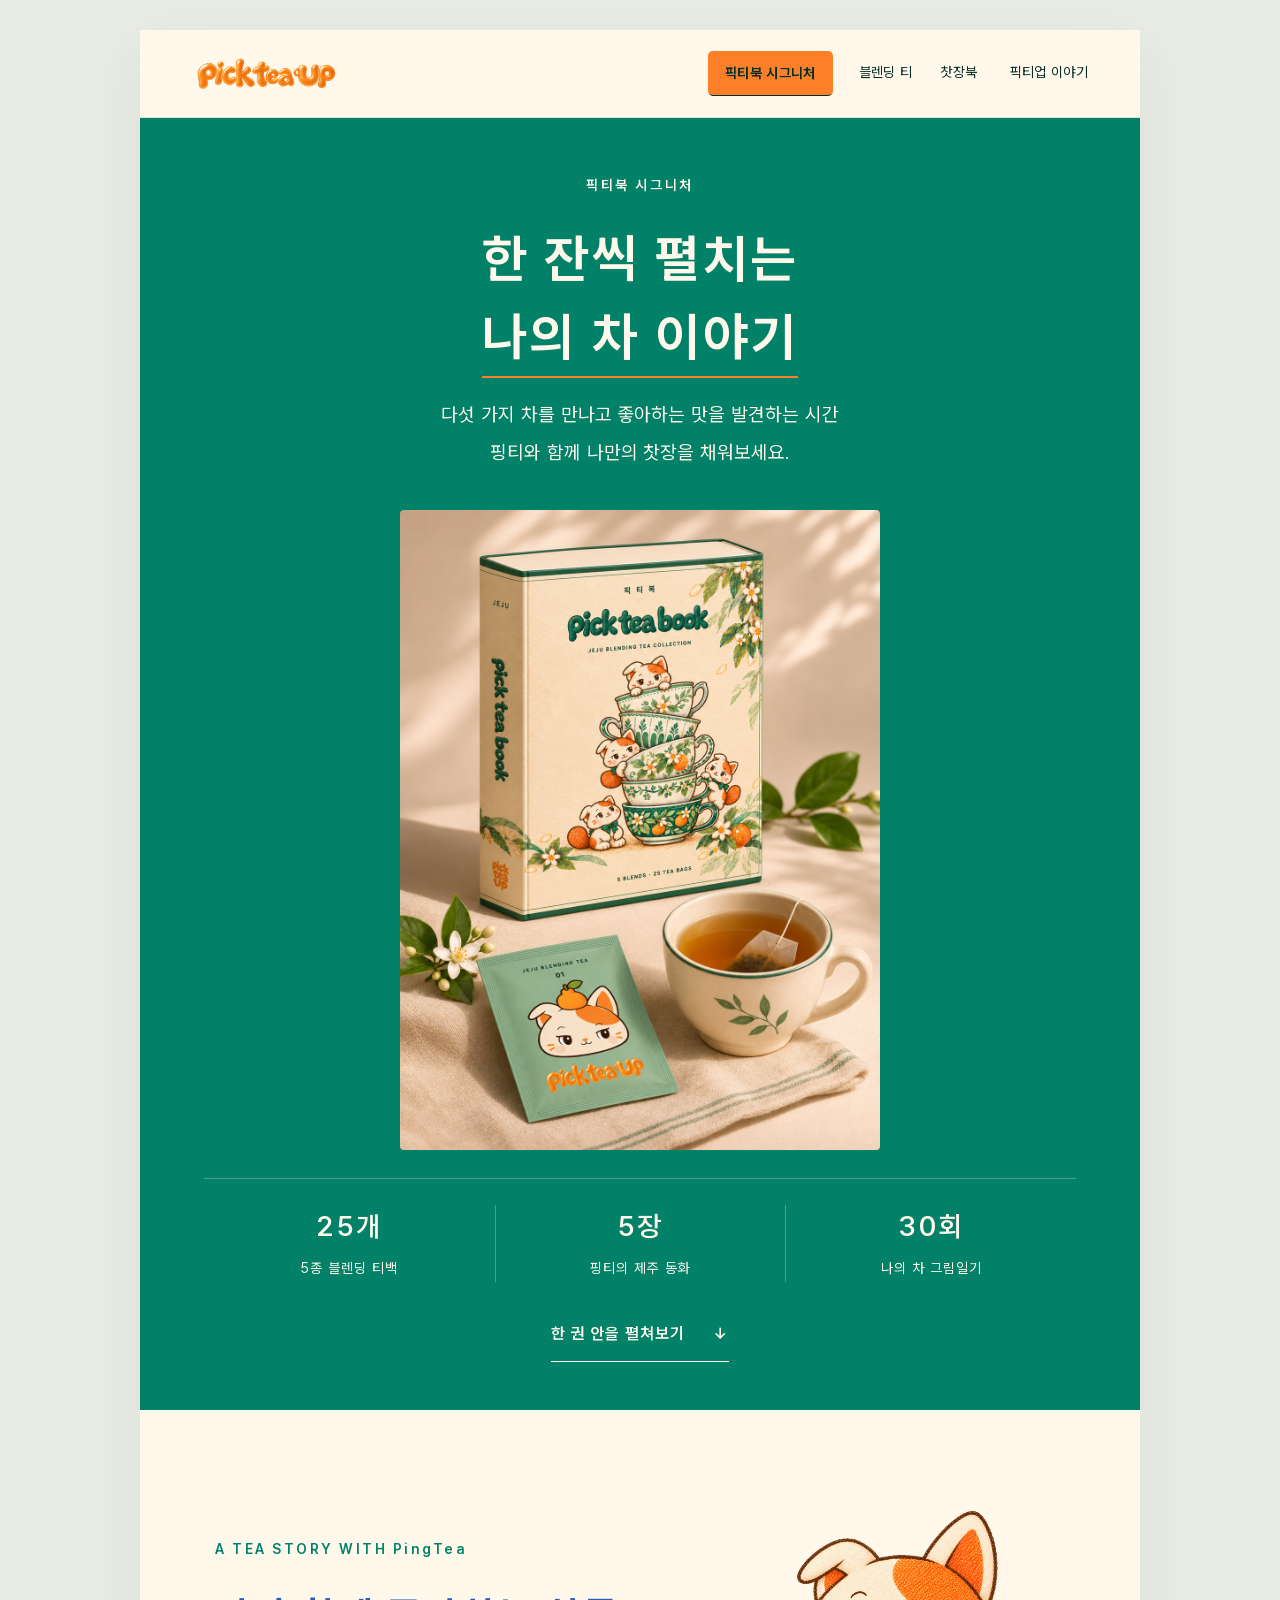
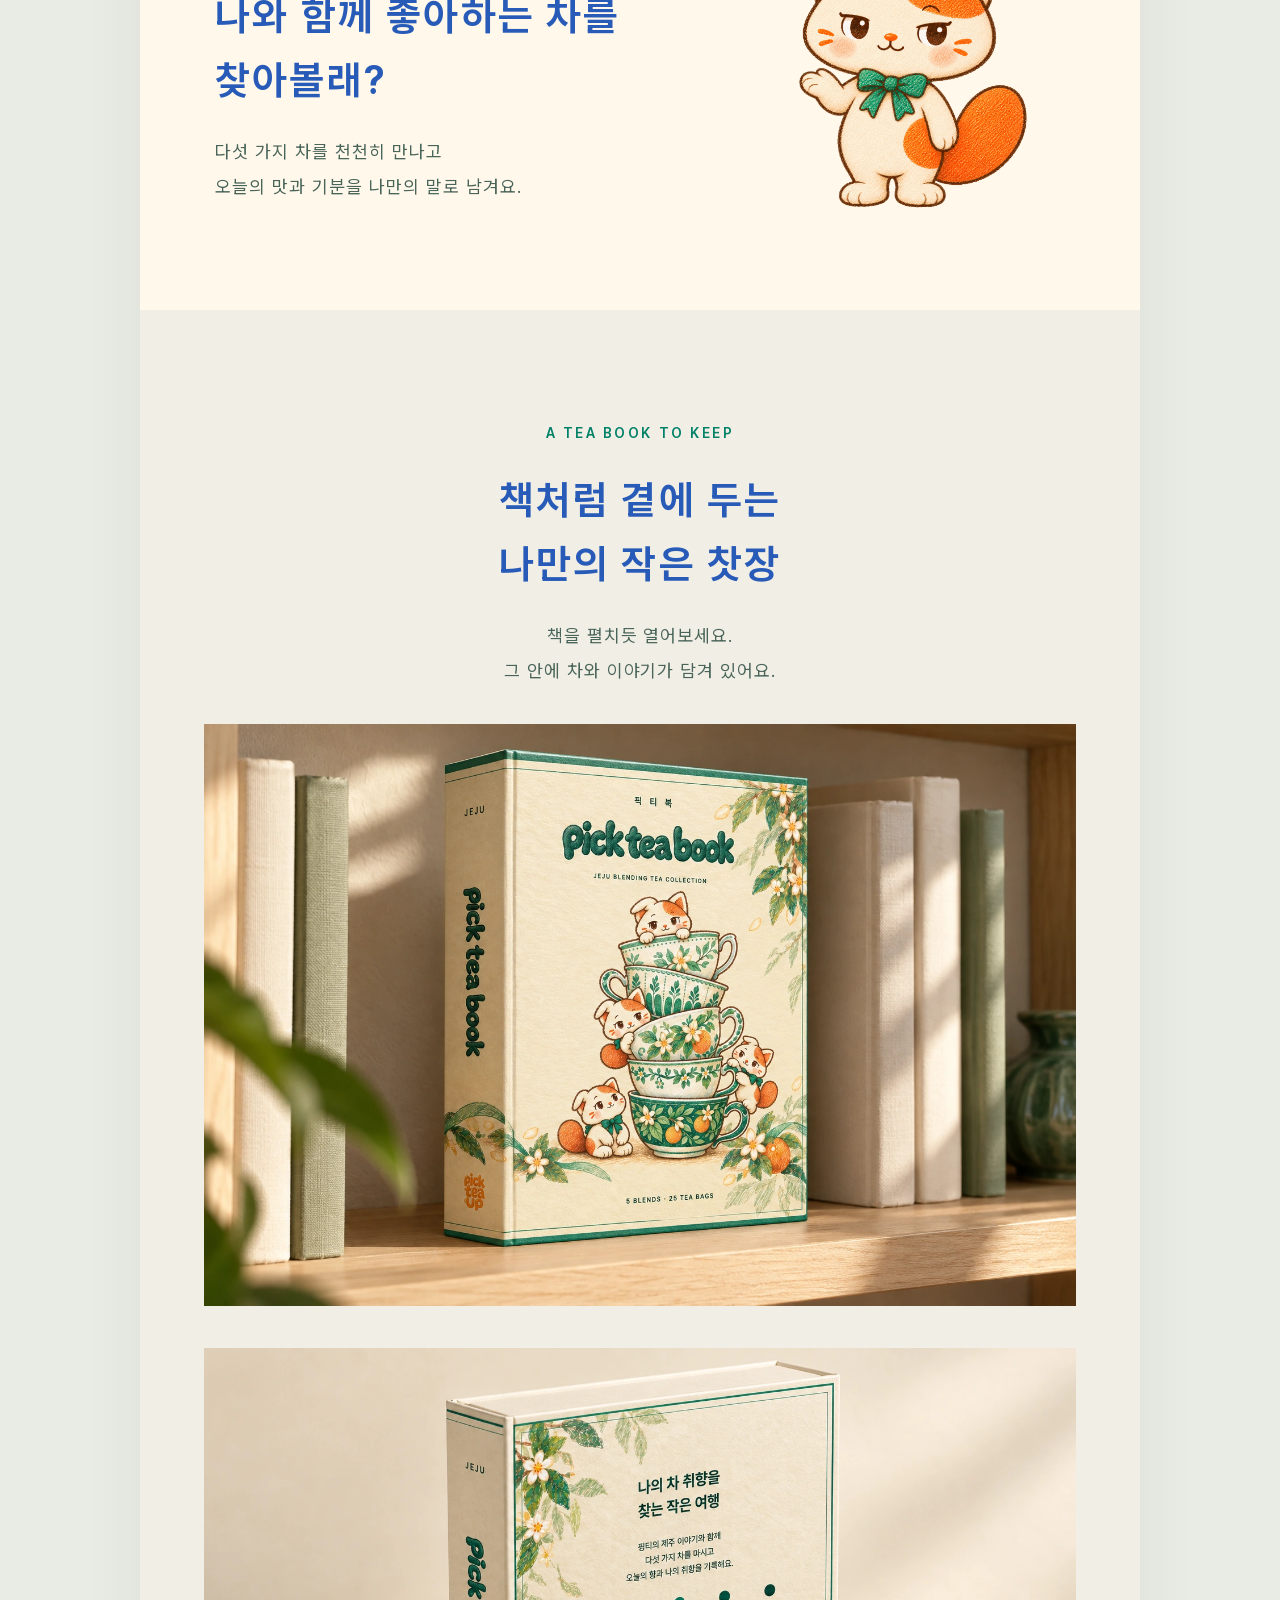
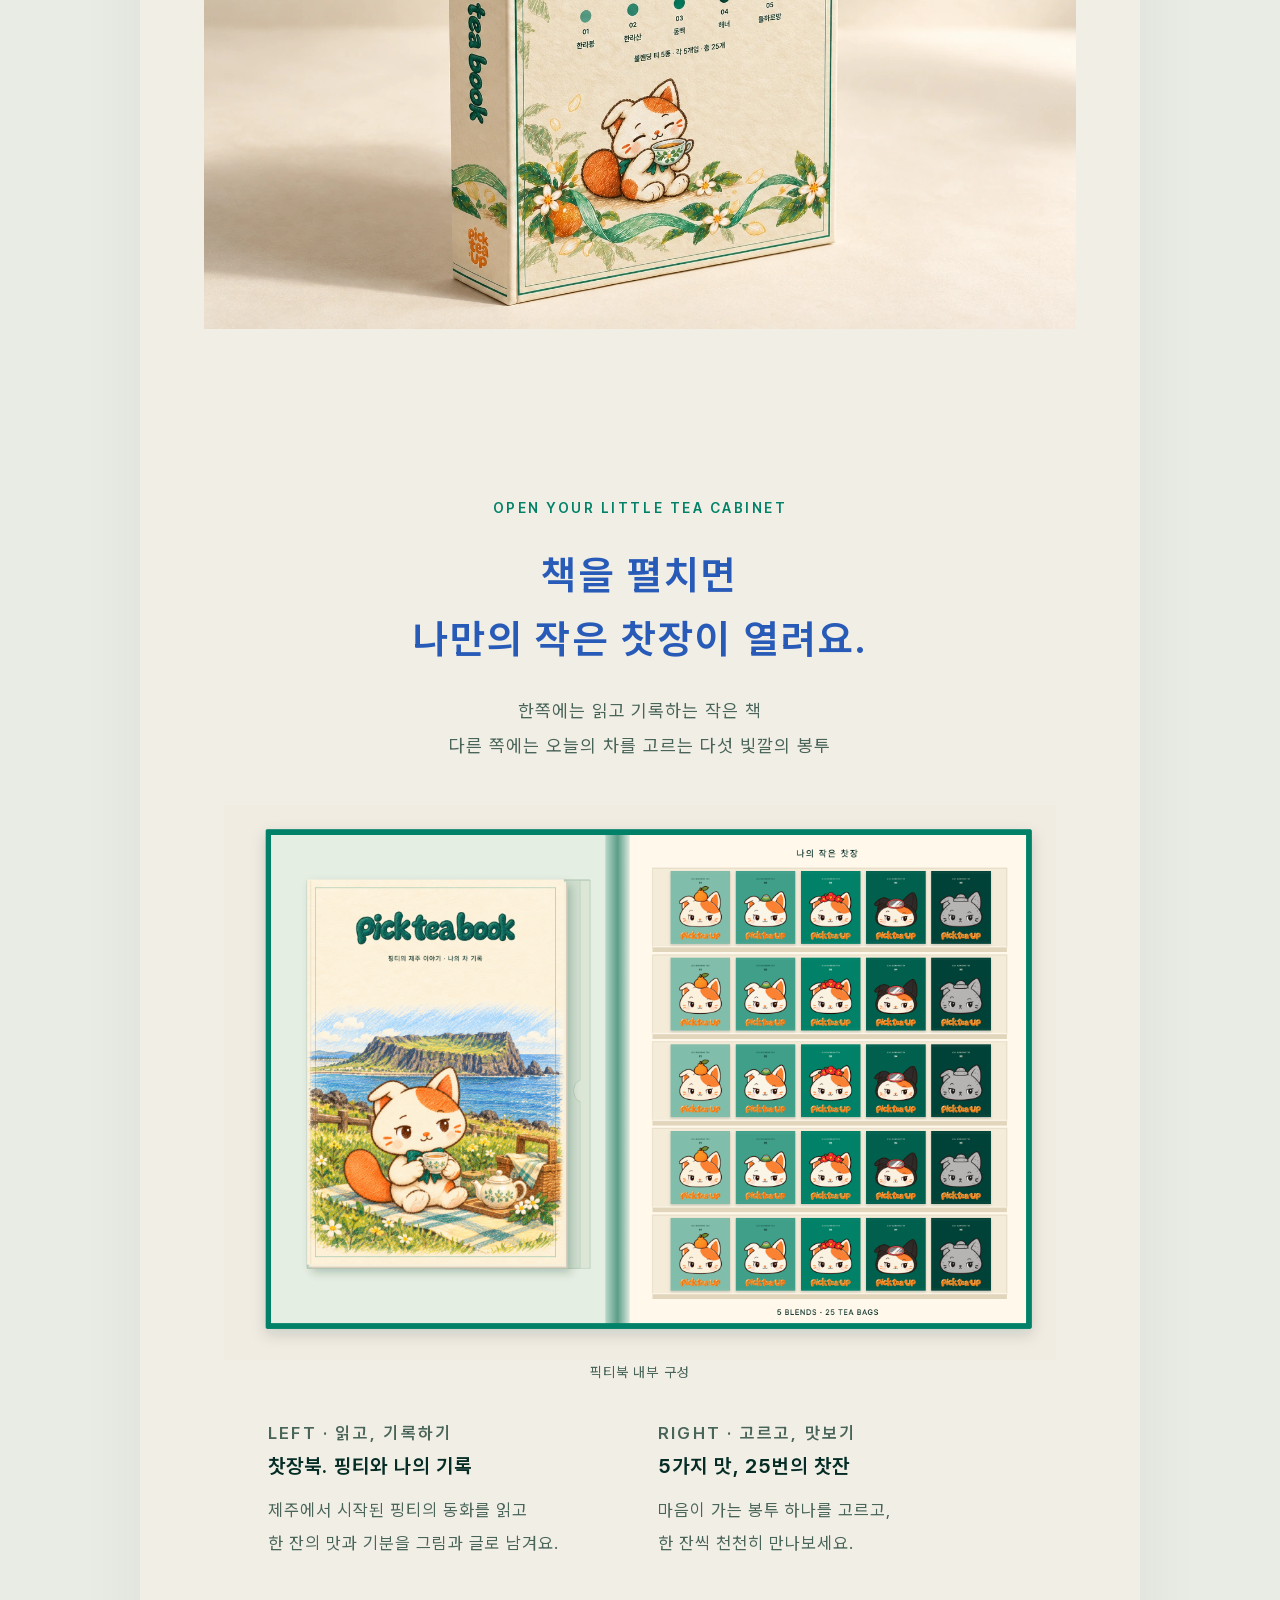
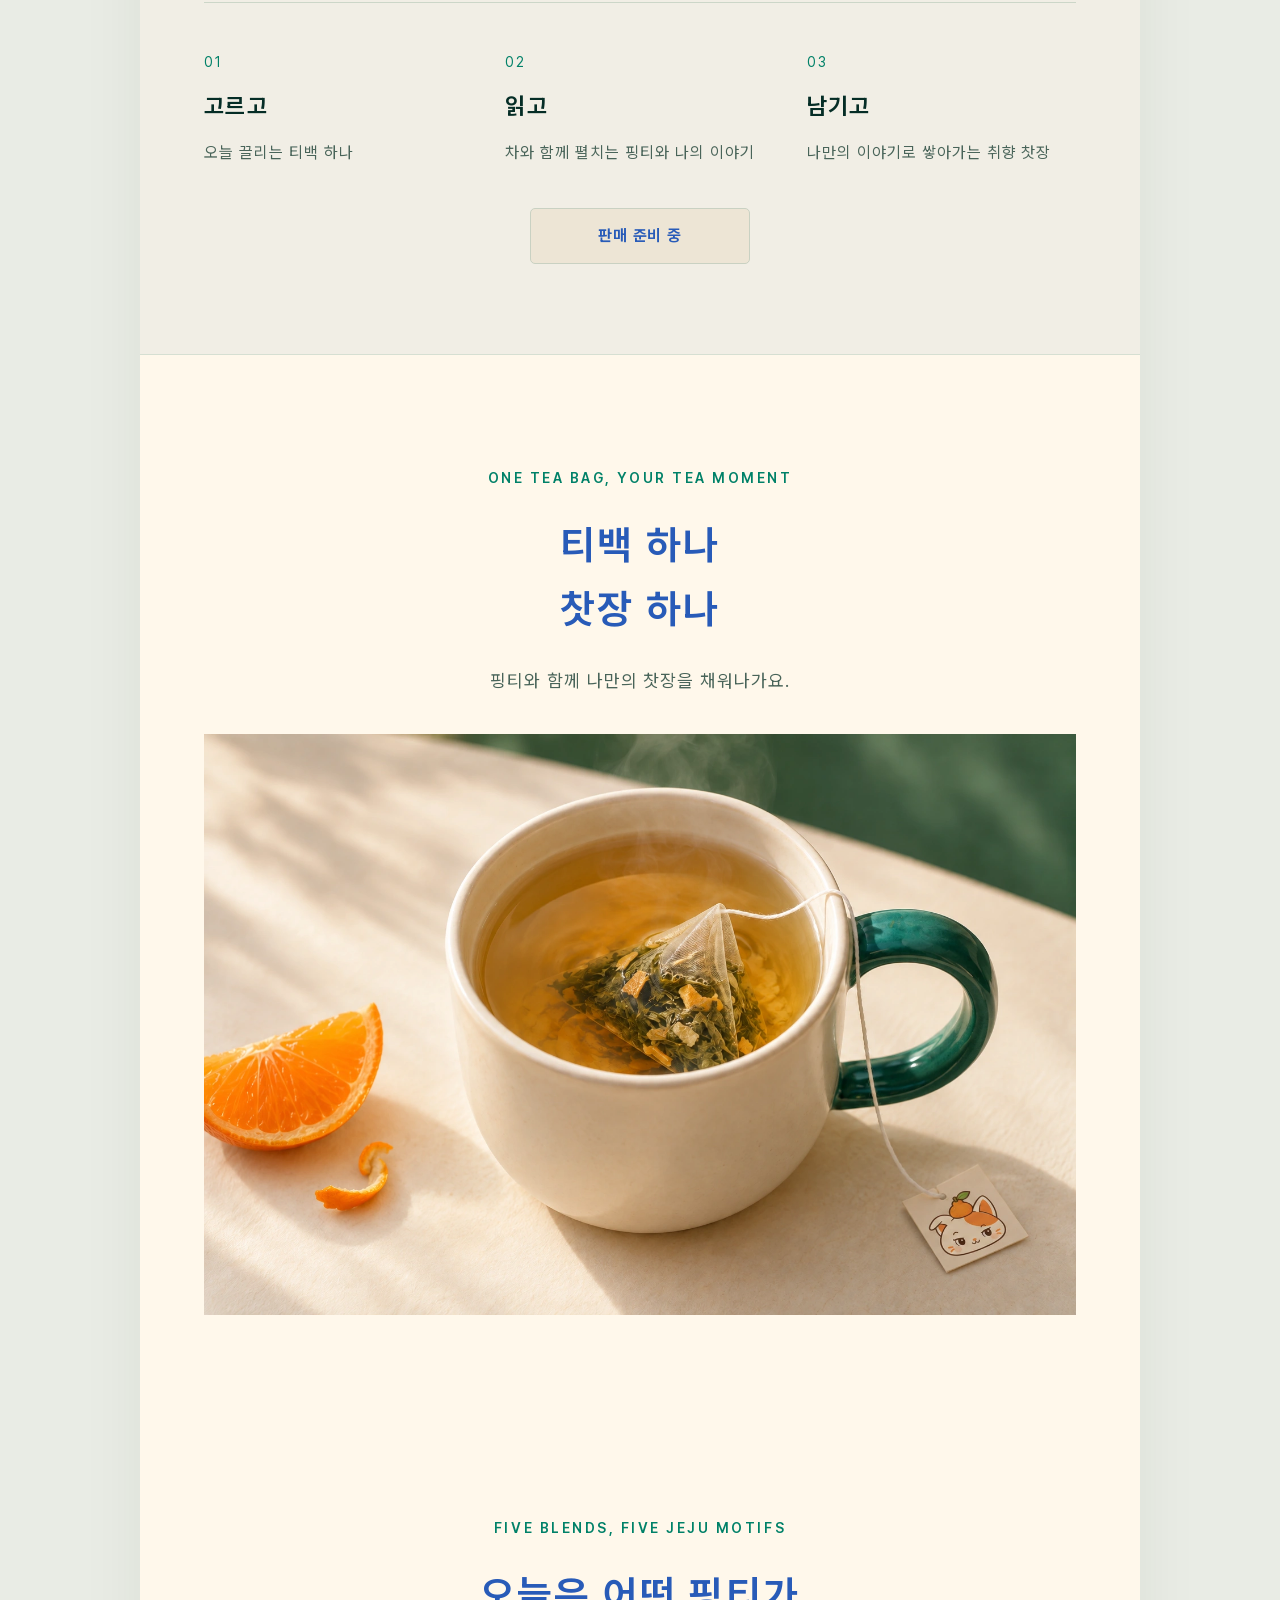
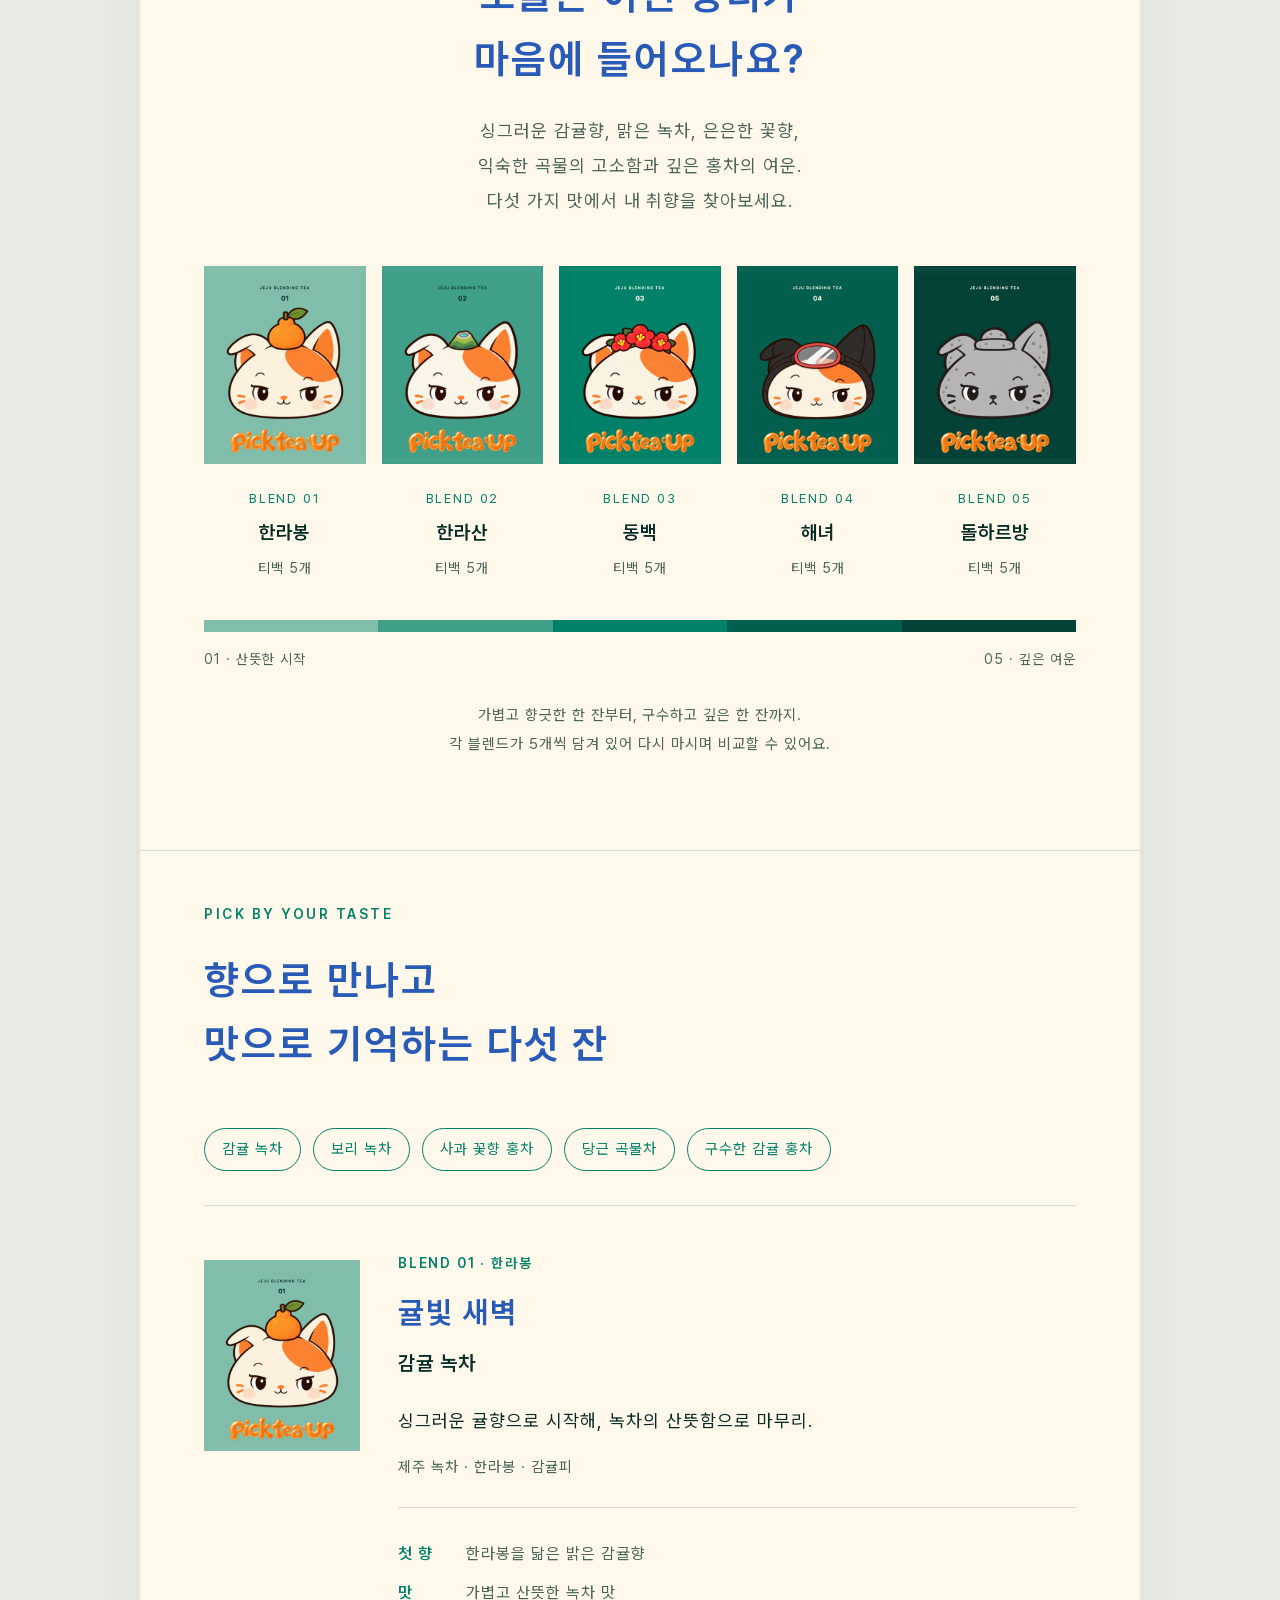
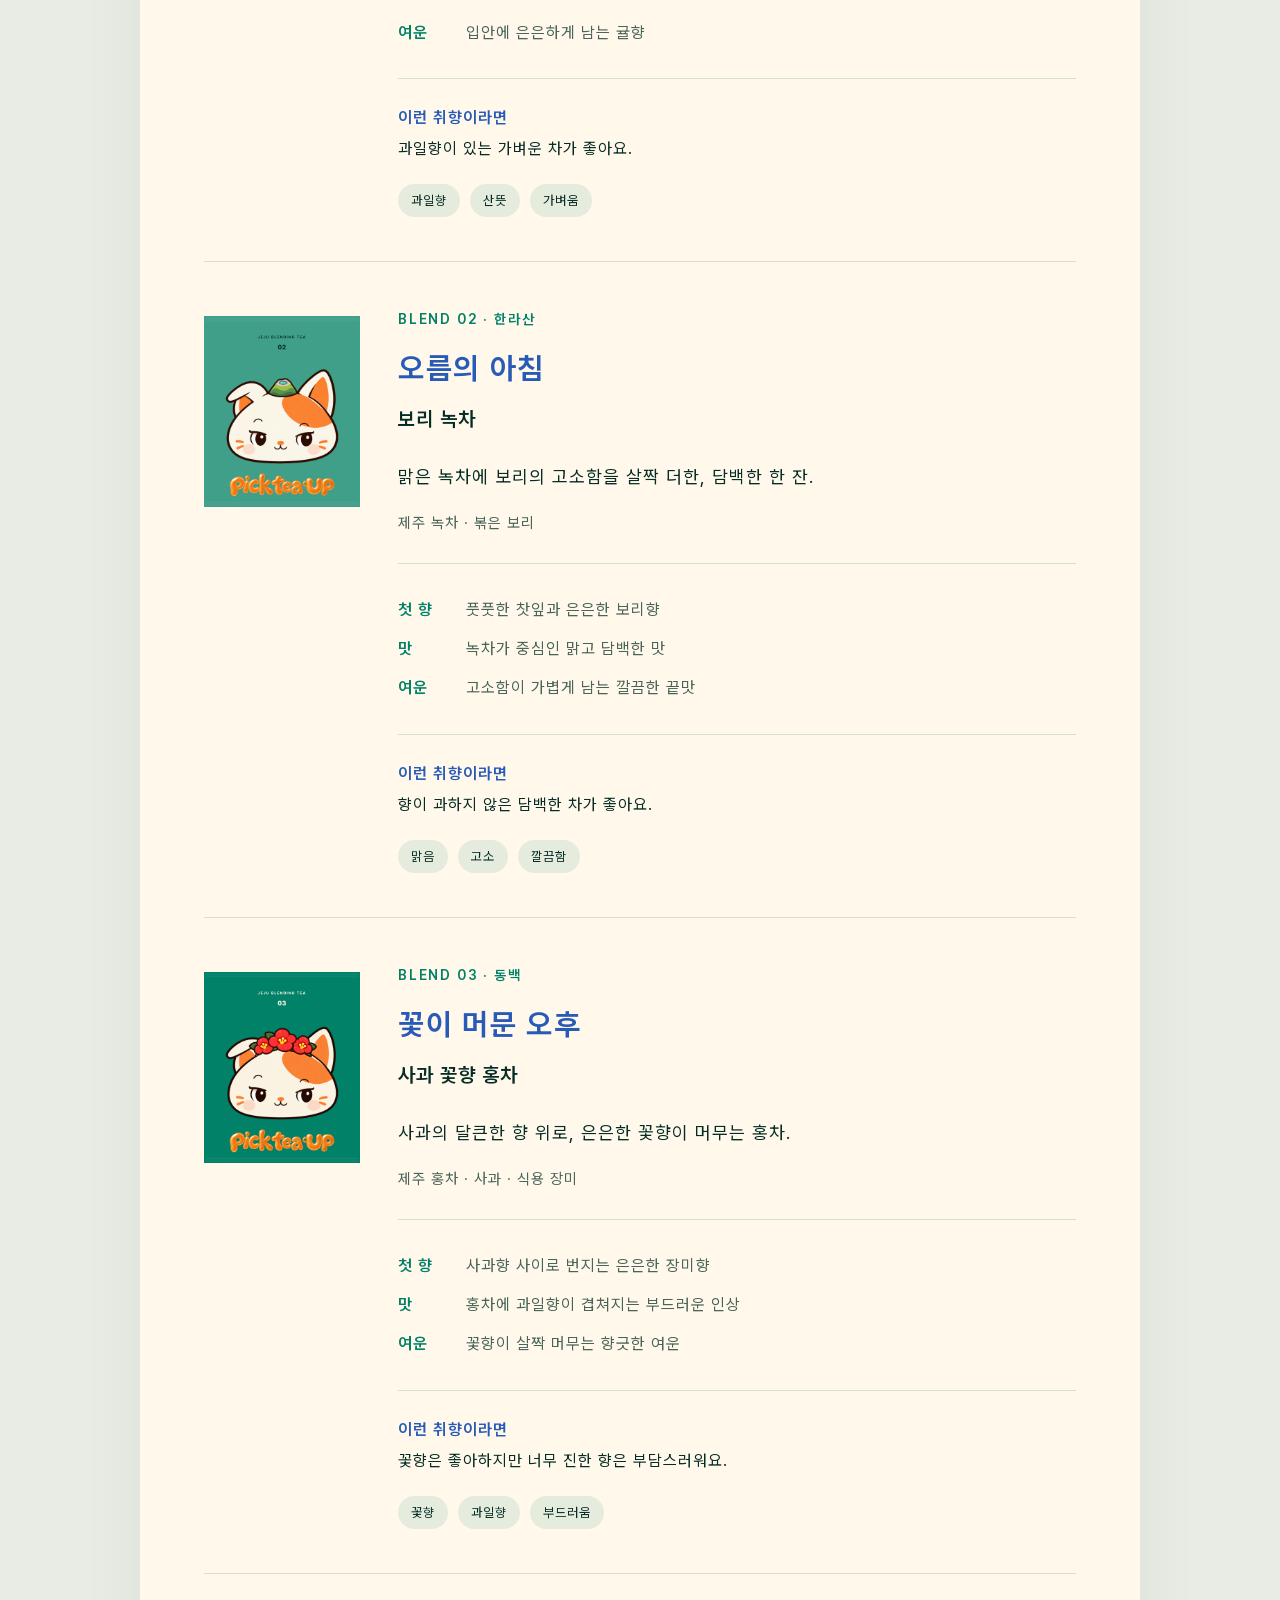
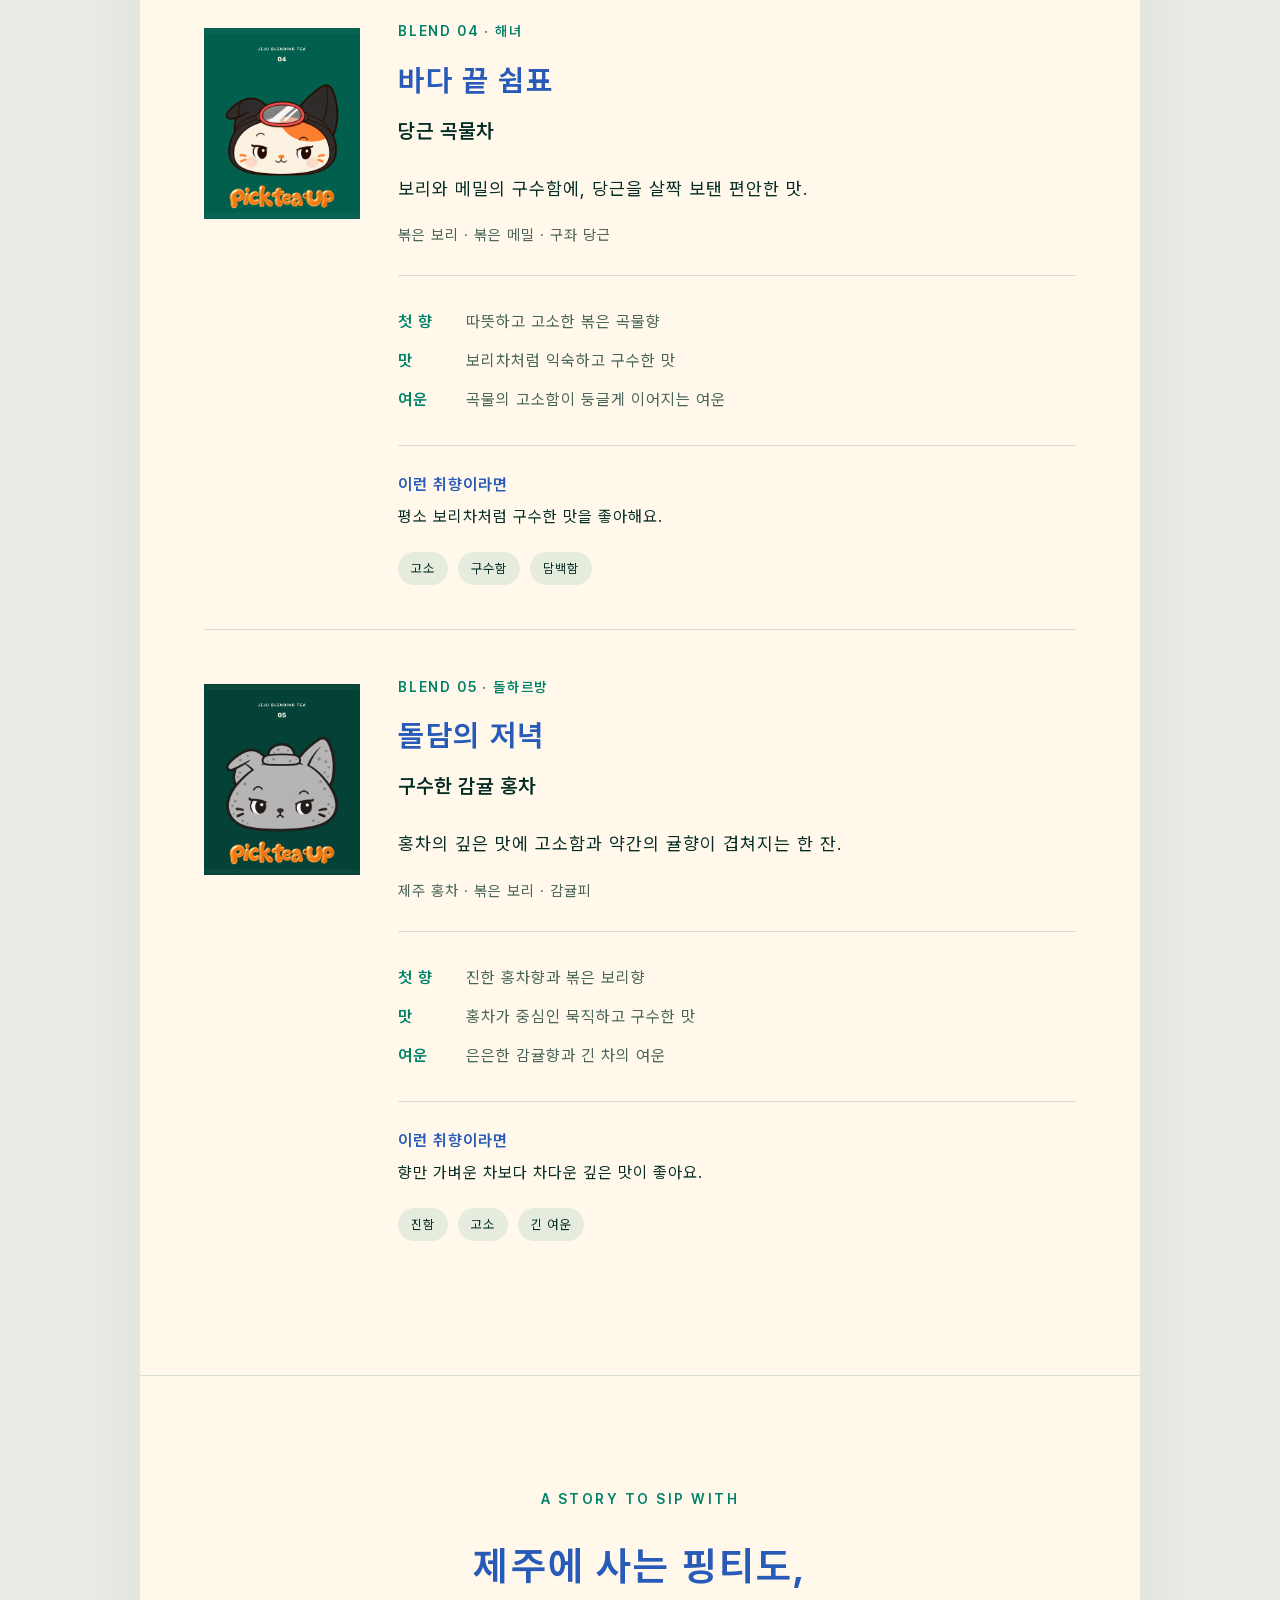
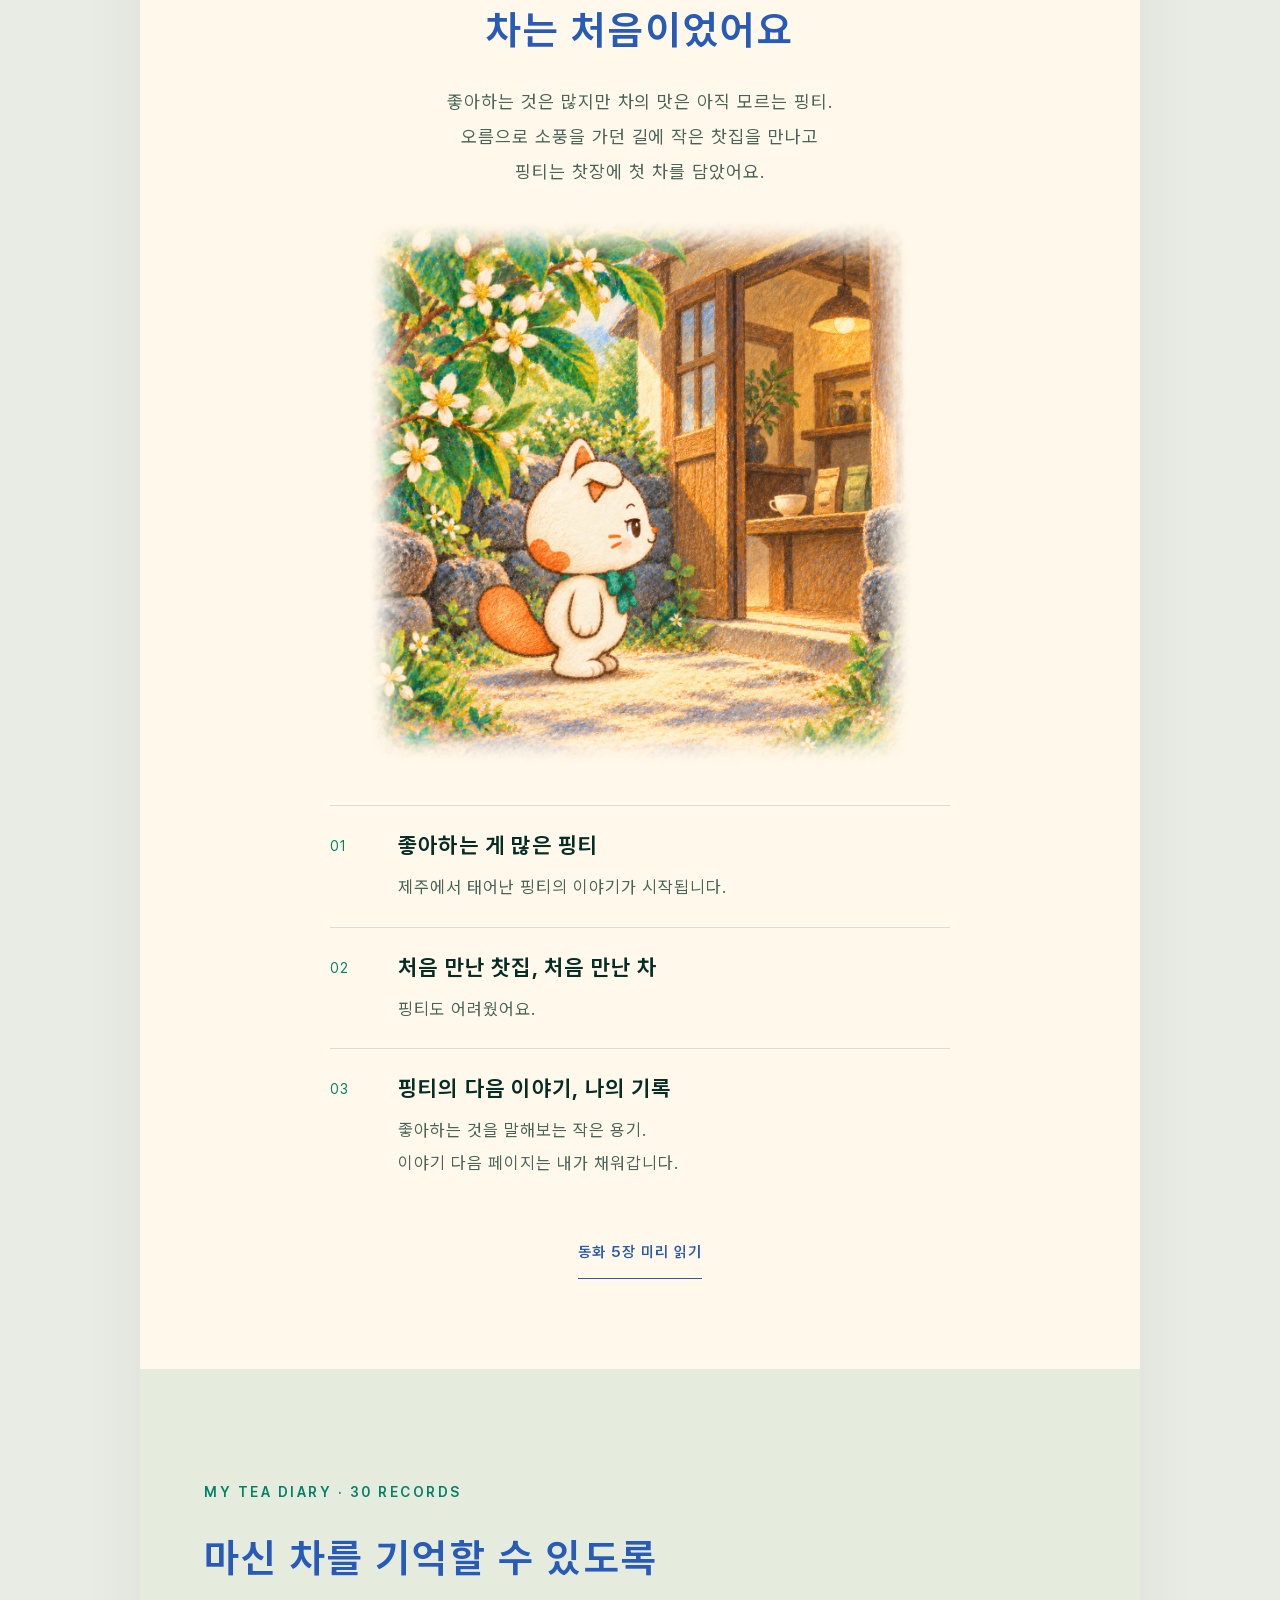
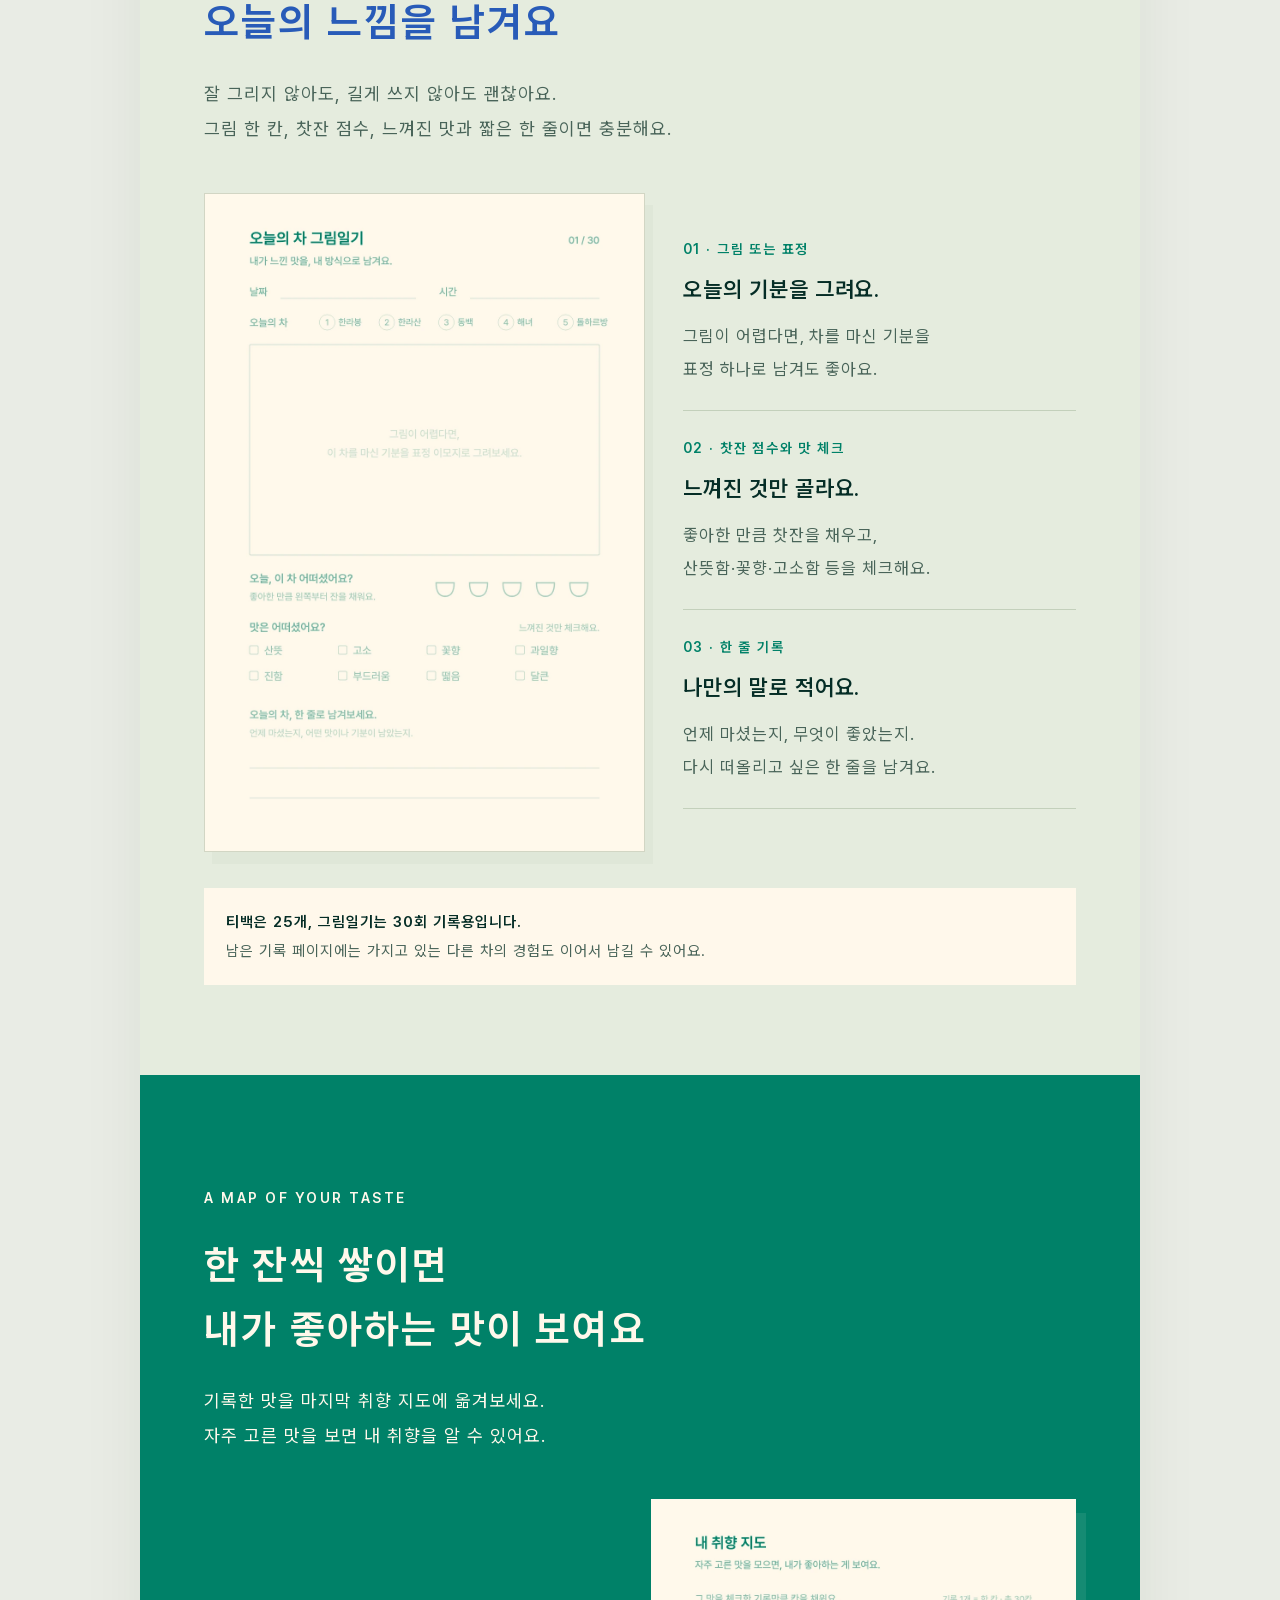
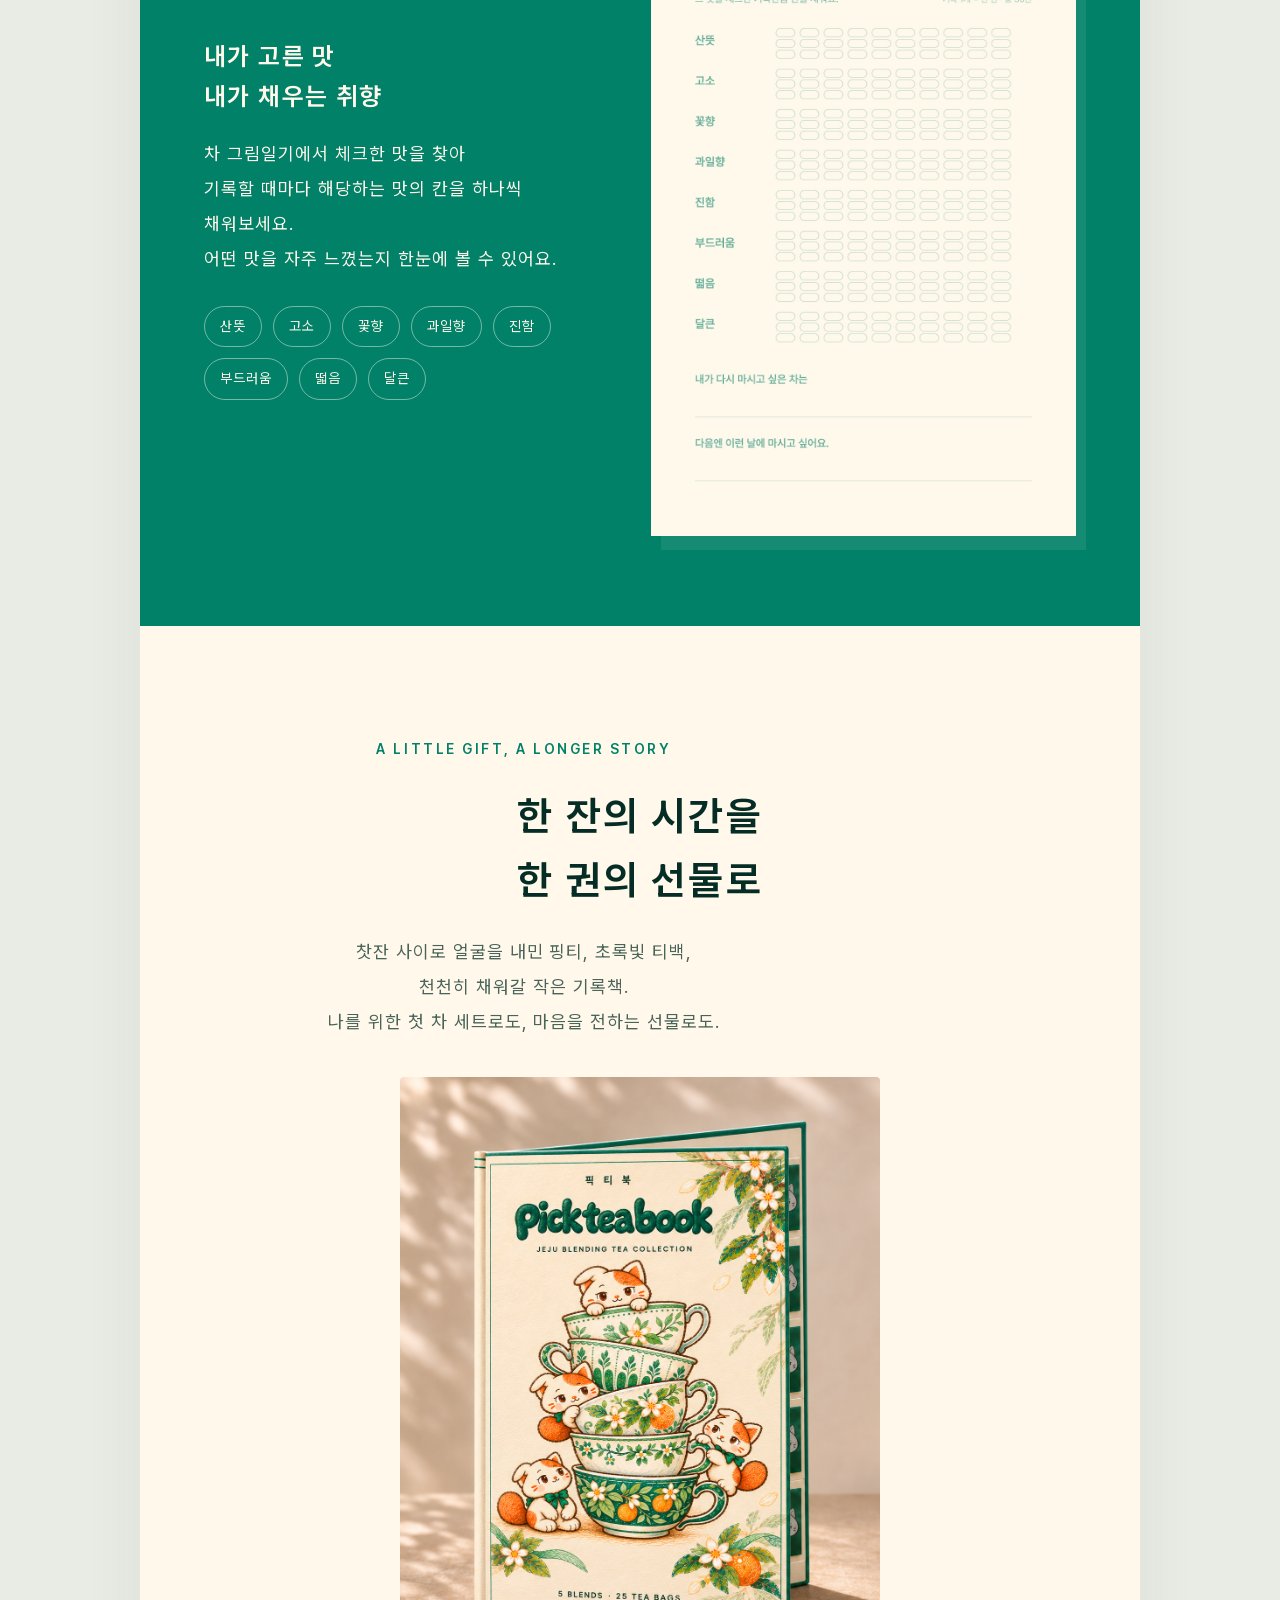
==== commit 43c60c3c: "1125 commits" ====
--- a/signature/index.html
+++ b/signature/index.html
@@ -17,7 +17,7 @@
 <meta name="twitter:description" content="다섯 가지 블렌딩 티백 25개, 핑티의 제주 동화, 30회 차 그림일기와 취향 지도. 픽티북으로 나만의 차 이야기를 시작하세요.">
 <meta name="twitter:image" content="https://emma-neway-coder.github.io/pickteaup-jeju/assets/brand/share-preview-v1.png">
 <meta name="twitter:image:alt" content="픽티업 Pick tea Up 로고">
-<link rel="stylesheet" href="../navigation.css?v=4"><link rel="stylesheet" href="../baseline-no-motion.css"><link rel="stylesheet" href="dawn-preview.css"></head><body><a class="skip-link" href="#hero">본문으로 이동</a><main class="page" id="top">
+<link rel="stylesheet" href="../navigation.css?v=6"><link rel="stylesheet" href="../baseline-no-motion.css"><link rel="stylesheet" href="dawn-preview.css"></head><body><a class="skip-link" href="#hero">본문으로 이동</a><main class="page" id="top">
 <header class="site-header product-navigation"><a class="brand-link" href="../index.html" aria-label="픽티업 홈"><img src="../assets/brand/logo.png" alt="픽티업 Pick tea up" width="2172" height="724" decoding="async"></a><nav aria-label="상품 메뉴"><a class="signature-nav" href="../signature/" aria-current="page"><span>픽티북</span> <span>시그니처</span></a><a class="" href="../blends.html">블렌딩 티</a><a class="" href="../book.html">찻장북</a></nav><a class="brand-story-link" href="../brand.html">픽티업 이야기</a></header>
 <section class="hero" id="hero" data-export="01-처음-펼치는-픽티북"><p class="eyebrow">픽티북 시그니처</p><h1>한 잔씩 펼치는<br><span>나의 차 이야기</span></h1><p class="lead">다섯 가지 차를 만나고<br class="mobile-break"> 좋아하는 맛을 발견하는 시간<br>핑티와 함께 나만의 찻장을 채워보세요.</p><figure class="hero-product-visual"><img src="../assets/signature-hero-product-concept-v2.png" width="1086" height="1448" alt="픽티북 지함과 개별 포장, 차 한 잔을 함께 놓은 연출 시안"></figure><div class="facts-ribbon"><div><strong>25개</strong><span>5종 블렌딩 티백</span></div><div><strong>5장</strong><span>핑티의 제주 동화</span></div><div><strong>30회</strong><span>나의 차 그림일기</span></div></div><a class="text-link screen-only" href="#inside">한 권 안을 펼쳐보기 <span aria-hidden="true">↓</span></a></section>
 <section class="section intro narrator-intro" data-export="02-핑티의-초대"><div class="narrator-layout"><div class="section-head narrator-copy"><p class="eyebrow">A TEA STORY WITH PingTea</p><h2>나와 함께 좋아하는 차를<br>찾아볼래?</h2><p>다섯 가지 차를 천천히 만나고<br>오늘의 맛과 기분을 나만의 말로 남겨요.</p></div><img class="narrator-pingtea" src="../assets/storybook/pingti-narrator-concept-v1.png" width="1254" height="1254" alt="방문자에게 인사하며 차 이야기를 건네는 핑티"></div></section>
@@ -29,5 +29,5 @@
 <section class="section gift" data-export="08-선물하고-싶은-한-권"><div class="section-head"><p class="eyebrow">A LITTLE GIFT, A LONGER STORY</p><h2>한 잔의 시간을<br>한 권의 선물로</h2><p>찻잔 사이로 얼굴을 내민 핑티, 초록빛 티백,<br>천천히 채워갈 작은 기록책.<br>나를 위한 첫 차 세트로도, 마음을 전하는 선물로도.</p></div><figure class="gift-product-visual"><img src="../assets/signature-open-still-concept-v1.png" width="1098" height="1433" alt="표지가 살짝 열린 책 모양 픽티북 시그니처"></figure><p class="gift-message">“너는 어떤 차를 좋아하게 될까?”</p></section>
 <section class="section product-menu" id="product-menu" data-export="08b-나에게-맞는-구성"><div class="section-head"><p class="eyebrow">KEEP YOUR FAVORITE</p><h2>처음은 한 권으로<br>그다음은 내 취향대로</h2><p>다섯 가지 맛을 만나는 시그니처 세트부터,<br>좋아하는 맛만 다시 고르는 일상의 차까지.</p></div><div class="menu-options"><article><span class="number-label">SIGNATURE</span><h3>픽티북 시그니처</h3><p class="menu-core">블렌딩 티백 25개 + 찻장북 1권</p><p>다섯 가지 맛을 각각 다섯 번씩 만나고<br>핑티의 이야기와 나의 기록을 한 권에.</p></article><article><span class="number-label">BOOK ONLY</span><h3>찻장북 단품</h3><p class="menu-core">스토리텔링 + 차 그림일기 + 취향 지도</p><p>가지고 있는 차와 함께 이야기를 읽고<br>내가 좋아하는 맛을 한 권에 모으고 싶을 때.</p></article><article><span class="number-label">ONE BLEND · 10 TEA BAGS</span><h3>맛별 티백 10개입</h3><p class="menu-core">한 가지 블렌드 · 상자 포장</p><p>다섯 가지 중 마음에 드는 한 가지를 골라<br>일상의 차로 즐겨보세요.</p></article></div></section><section class="section contents" id="contents" data-export="09-제품-구성"><div class="section-head"><p class="eyebrow">WHAT'S IN THE BOOK</p><h2>픽티북, 한눈에 보기</h2></div><h3 class="contents-subhead">픽티북 시그니처 구성</h3><table class="content-table"><caption class="visually-hidden">픽티북 시그니처 구성</caption><tbody><tr><th scope="row">블렌딩 티백</th><td>5종 × 각 5개 · 총 25개</td></tr><tr><th scope="row">픽티업 블렌드</th><td><span class="blend-name">01 귤빛 새벽</span> · <span class="blend-name">02 오름의 아침</span> · <span class="blend-name">03 꽃이 머문 오후</span> · <span class="blend-name">04 바다 끝 쉼표</span> · <span class="blend-name">05 돌담의 저녁</span></td></tr><tr><th scope="row">찻장북</th><td>1권</td></tr></tbody></table><h3 class="contents-subhead contents-subhead-book">찻장북 안에는</h3><table class="content-table"><caption class="visually-hidden">찻장북 안에 담긴 콘텐츠</caption><tbody><tr><th scope="row">핑티의 제주 동화</th><td>이야기 5장</td></tr><tr><th scope="row">차 그림일기</th><td>30회 기록용</td></tr><tr><th scope="row">내 취향 지도</th><td>8가지 맛 · 항목마다 30칸</td></tr></tbody></table><p class="small-note"></p></section>
 <section class="section faq" data-export="10-궁금한-점"><h2>자주 묻는 질문</h2><details><summary>차를 잘 몰라도 사용할 수 있나요?</summary><p>네. 차에 대해 잘 몰라도 괜찮아요. 그림이 어렵다면 이모지처럼 간단한 표정을 그리고, 여러 줄을 쓰기 어렵다면 오늘의 느낌을 한 줄로 남겨보세요.</p></details><details><summary>30일치 차가 들어 있나요?</summary><p>티백은 5종이 각각 5개씩, 총 25개입니다. 그림일기는 30회 기록용이며 티백 수와는 다릅니다. 날짜를 정해 매일 쓰거나, 차를 마신 날에만 기록해도 좋아요.</p></details><details><summary>봉투 이름과 맛은 어떻게 연결되나요?</summary><p>픽티업이 만난 제주의 아름다운 풍경을 블렌딩 티로 구현했어요. 한라봉은 밝은 감귤향, 한라산은 맑은 녹차, 동백은 은은한 꽃향, 해녀는 구수한 곡물, 돌하르방은 깊은 홍차로 표현했습니다.</p></details><details><summary>어떤 맛부터 시작하면 좋을까요?</summary><p>가볍고 향긋한 차를 좋아한다면 01 한라봉부터 시작해보세요. 02 한라산의 담백한 녹차와 03 동백의 은은한 꽃향을 지나, 04 해녀의 구수한 곡물차와 05 돌하르방의 깊은 홍차까지 만나볼 수 있어요. 뒤로 갈수록 구수하고 깊은 맛을 즐길 수 있습니다.</p></details></section>
-<footer class="closing" data-export="11-나만의-찻장"><p class="eyebrow">PICK YOUR TEA. KEEP YOUR STORY.</p><h2>오늘의 한 잔으로<br>나만의 찻장을 채워요</h2><img class="logo" src="../assets/brand/logo.png" width="2172" height="724" alt="픽티업 Pick tea up"><p>픽티북 시그니처</p><a class="text-link screen-only" href="#top">처음으로 돌아가기 ↑</a></footer>
+<footer class="closing" data-export="11-나만의-찻장"><p class="eyebrow">PICK YOUR TEA. KEEP YOUR STORY.</p><h2>오늘의 한 잔으로<br>나만의 찻장을 채워요</h2><img class="logo" src="../assets/brand/logo.png" width="2172" height="724" alt="픽티업 Pick tea up"><p>픽티북 시그니처</p><a class="text-link screen-only" href="#top">처음으로 돌아가기 ↑</a><div class="footer-credit"><p>© 2026 Pick tea Up</p><p>Designed &amp; built by <strong>EMMA MOON · 문경주</strong><span class="credit-sep" aria-hidden="true"> · </span><a href="tel:+821027510706" aria-label="문경주에게 전화하기 010-2751-0706">010-2751-0706</a></p></div></footer>
 </main><dialog class="lightbox" aria-labelledby="dialog-title"><div class="dialog-top"><h2 id="dialog-title">페이지 미리 보기</h2><button class="dialog-close" aria-label="미리 보기 닫기">닫기 ×</button></div><img class="dialog-image" src="../assets/storybook/story-01.webp" alt="" width="1024" height="1536"><div class="dialog-controls"><button id="previous">← 이전</button><span id="page-count" aria-live="polite"></span><button id="next">다음 →</button></div></dialog><script src="page.js"></script><script src="dawn-preview.js"></script></body></html>
--- a/navigation.css
+++ b/navigation.css
@@ -47,6 +47,19 @@
 .site-header.product-navigation .brand-story-link { font-size: 13px; padding: 10px 0; white-space: nowrap; }
 .site-header.product-navigation .brand-story-link[aria-current="page"] { color: #285BB8; text-decoration: underline; }
 .product-navigation a:focus-visible { outline: 3px solid #285BB8; outline-offset: 4px; }
+
+@media (width > 700px) {
+  .site-header.product-navigation .brand-story-link {
+    padding: 10px 2px;
+    border-bottom: 2px solid transparent;
+    font-size: 14px;
+    line-height: 1.6;
+  }
+  .site-header.product-navigation .brand-story-link[aria-current="page"] {
+    border-bottom-color: #285BB8;
+    text-decoration: none;
+  }
+}
 
 .signature-home-hero .hero-grid { grid-template-columns: 1.15fr .85fr; min-height: 590px; padding-top: 54px; padding-bottom: 54px; gap: 50px; }
 .signature-home-hero h1 { font-size: clamp(34px, 4vw, 53px); letter-spacing: .025em; }
@@ -202,3 +215,19 @@
 .purchase-actions { display: flex; flex-wrap: wrap; align-items: center; gap: 14px; }
 .purchase-placement { margin: 40px auto 0; padding: 0 24px; text-align: center; }
 .purchase-placement .purchase-status { width: min(100%, 220px); margin: 0; }
+
+/* 제작자 크레딧 (모든 페이지 하단) */
+.footer-credit { display: flex; flex-wrap: wrap; justify-content: space-between; align-items: center; gap: 4px 24px; margin-top: 36px; padding-top: 20px; border-top: 1px solid var(--line, #cedacf); font-size: 13px; line-height: 1.8; letter-spacing: .06em; color: var(--muted, #496459); }
+.footer-credit p { margin: 0; font-size: inherit; color: inherit; }
+.footer-credit strong { color: var(--ink, #052D26); font-weight: 650; }
+.footer-credit a { display: inline-flex; align-items: center; min-height: 44px; color: var(--blue, #285BB8); text-decoration: underline; text-underline-offset: 4px; }
+.closing .footer-credit { justify-content: center; flex-direction: column; margin-top: 40px; border-top-color: #fff8eb45; color: #fff8ebcc; font-size: 13px; }
+.closing .footer-credit p { margin-top: 0; font-size: 13px; }
+.closing .footer-credit strong { color: var(--cream, #FFF8EB); }
+.closing .footer-credit a { color: var(--cream, #FFF8EB); }
+@media (max-width: 700px) {
+  .footer-credit { flex-direction: column; align-items: flex-start; font-size: 12px; }
+  .footer-credit .credit-sep { display: none; }
+  .footer-credit p:last-child { display: flex; flex-direction: column; }
+  .closing .footer-credit { align-items: center; }
+}
